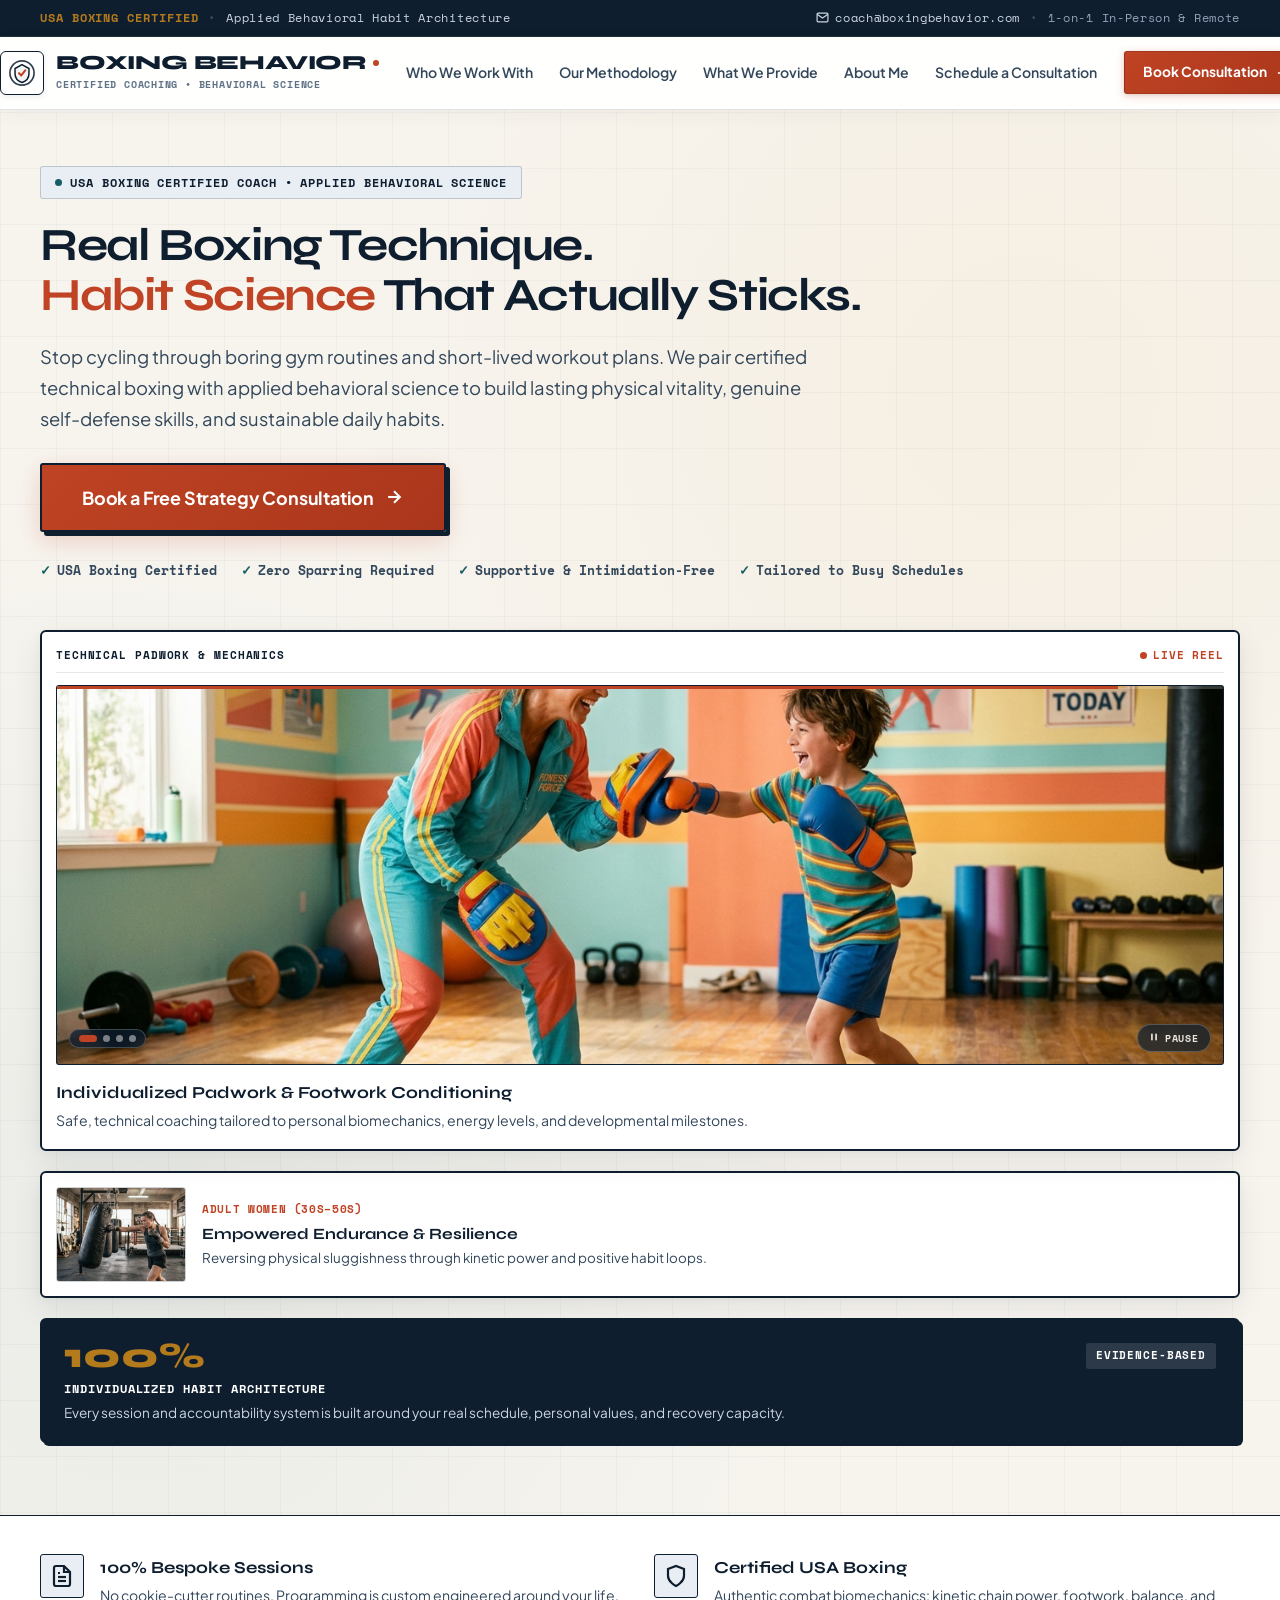
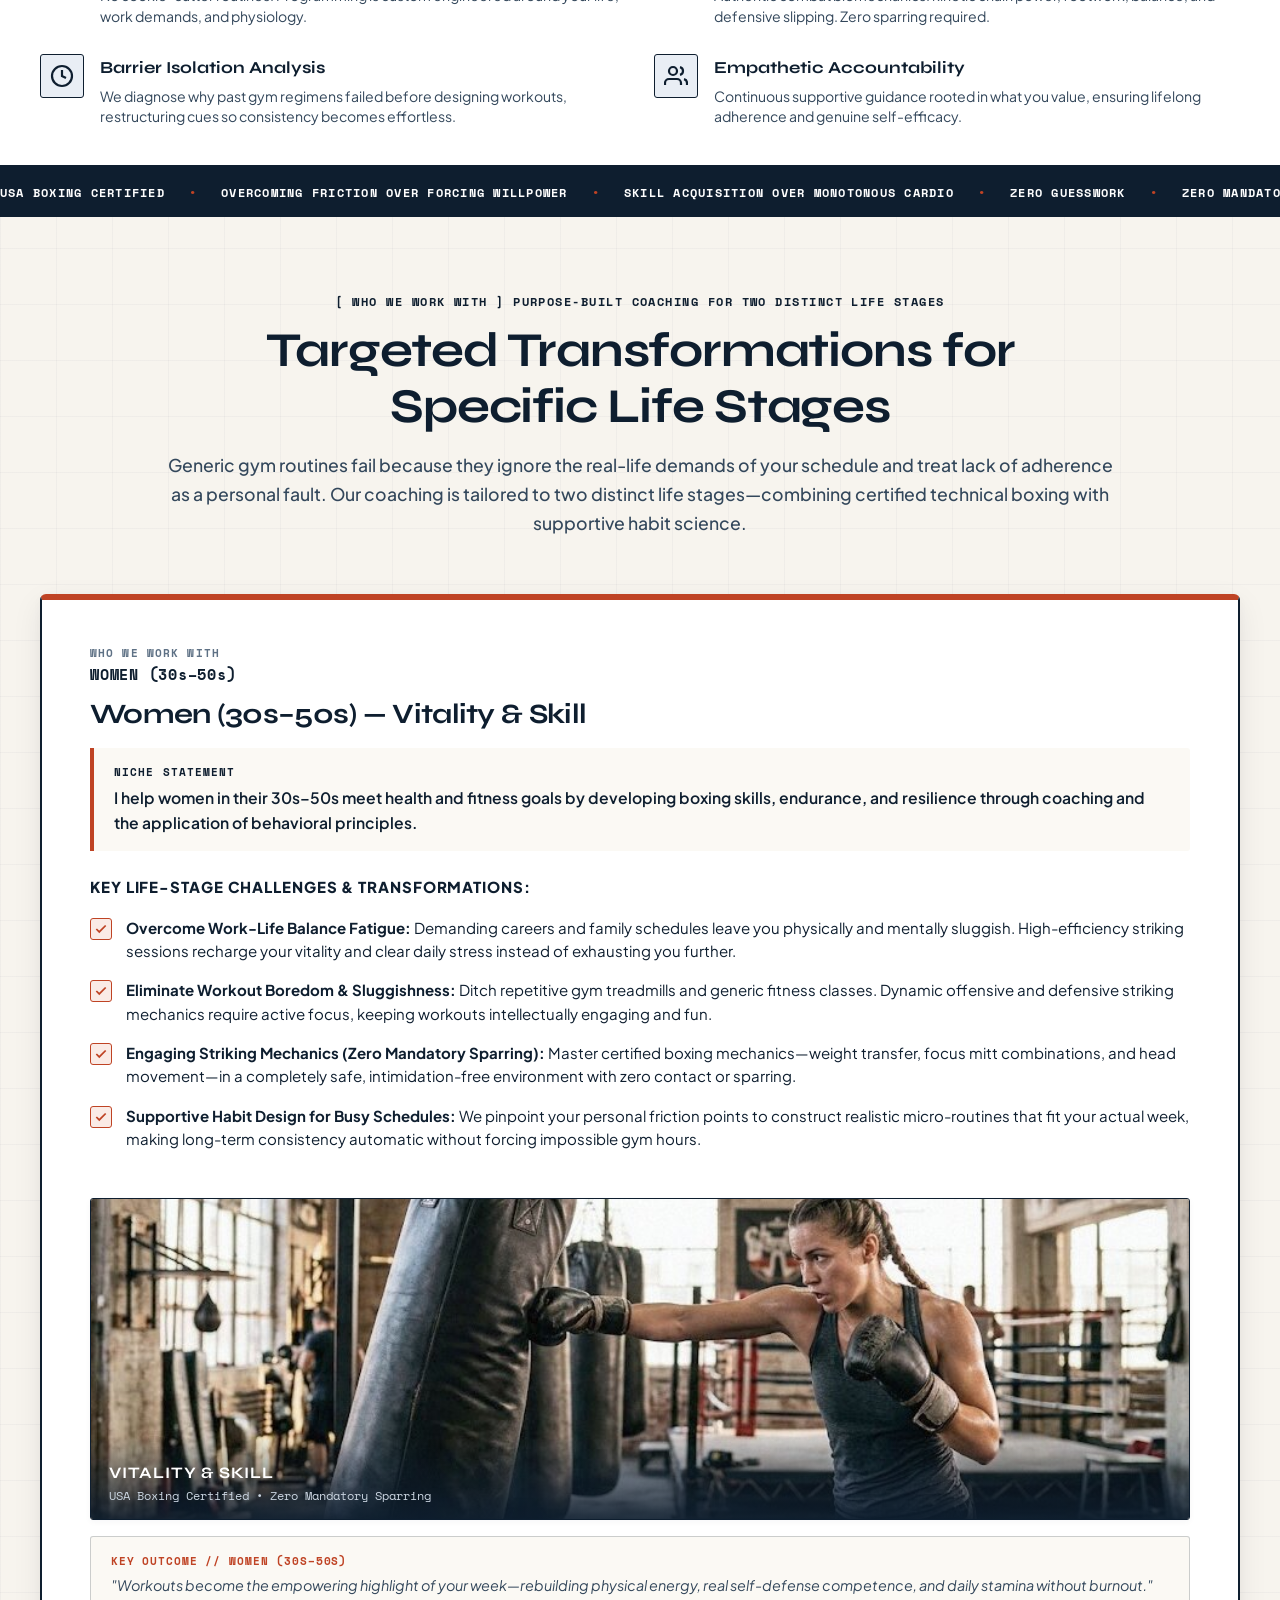
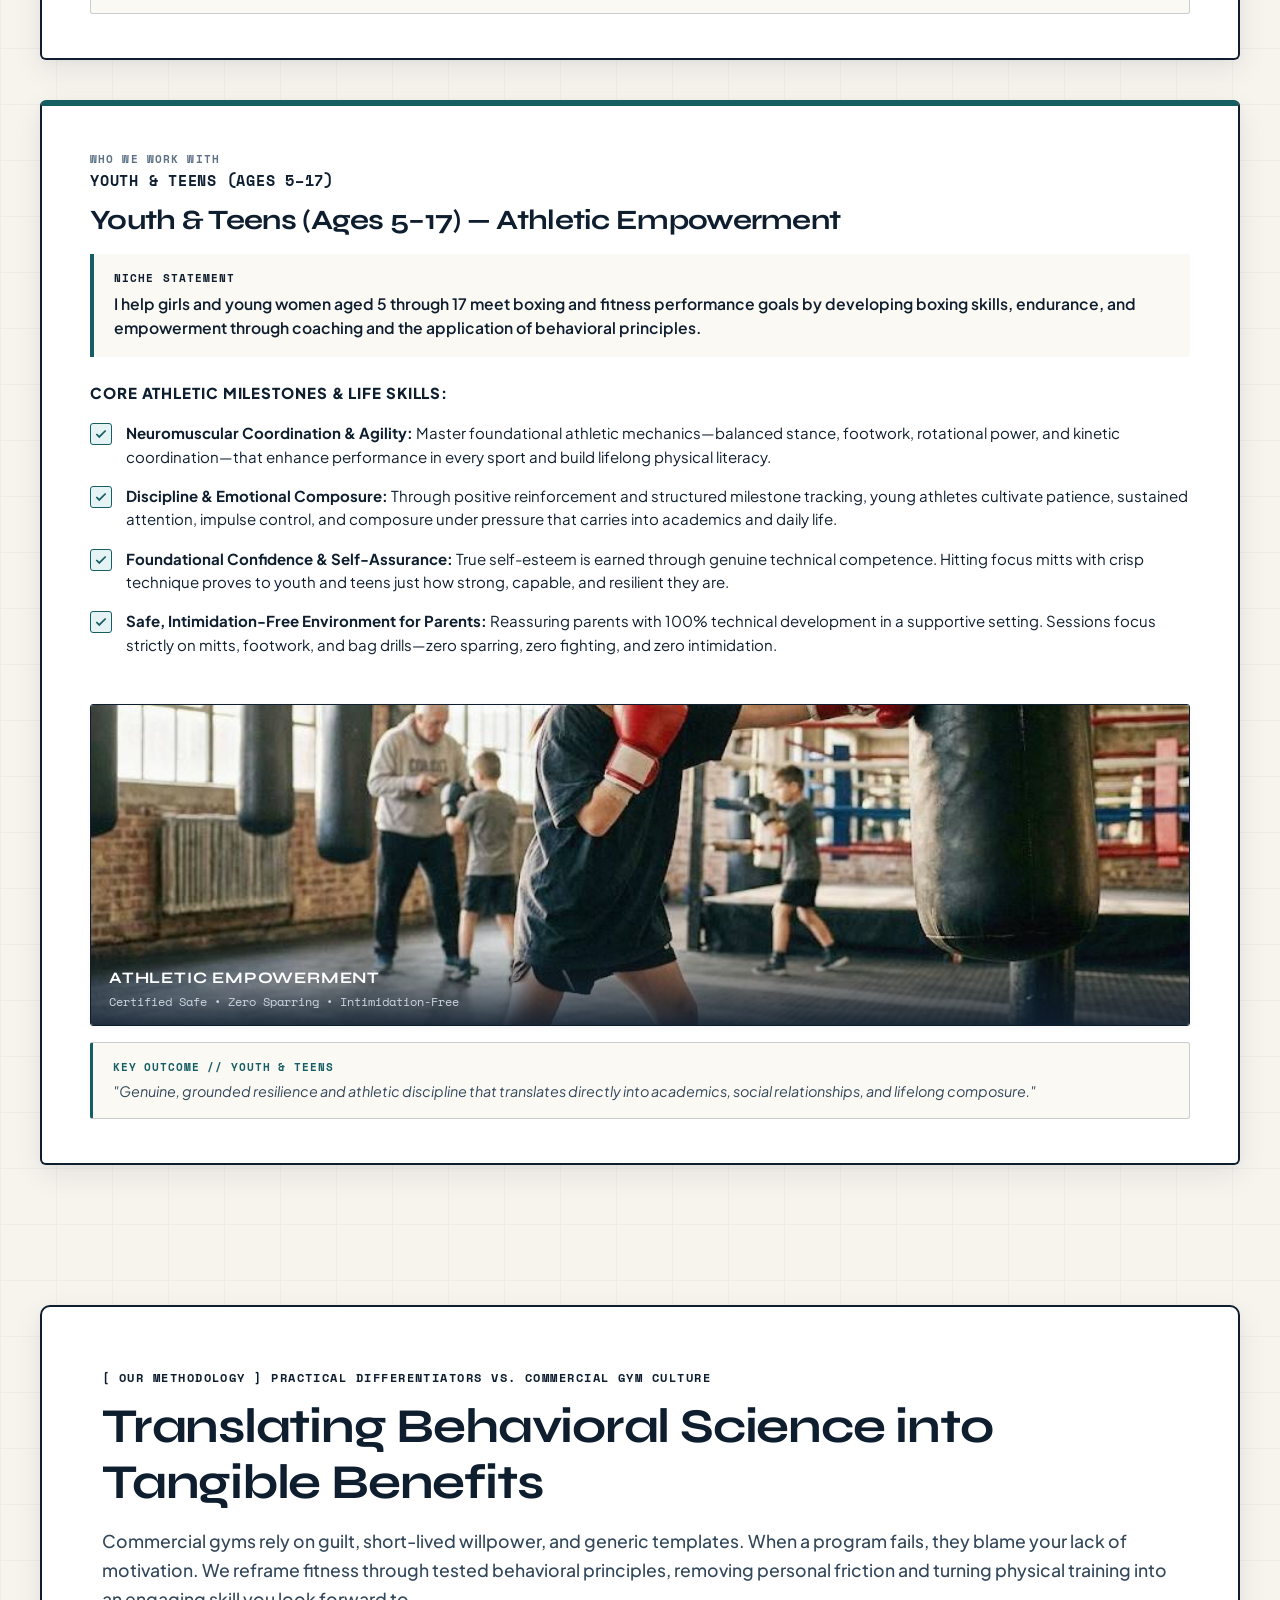
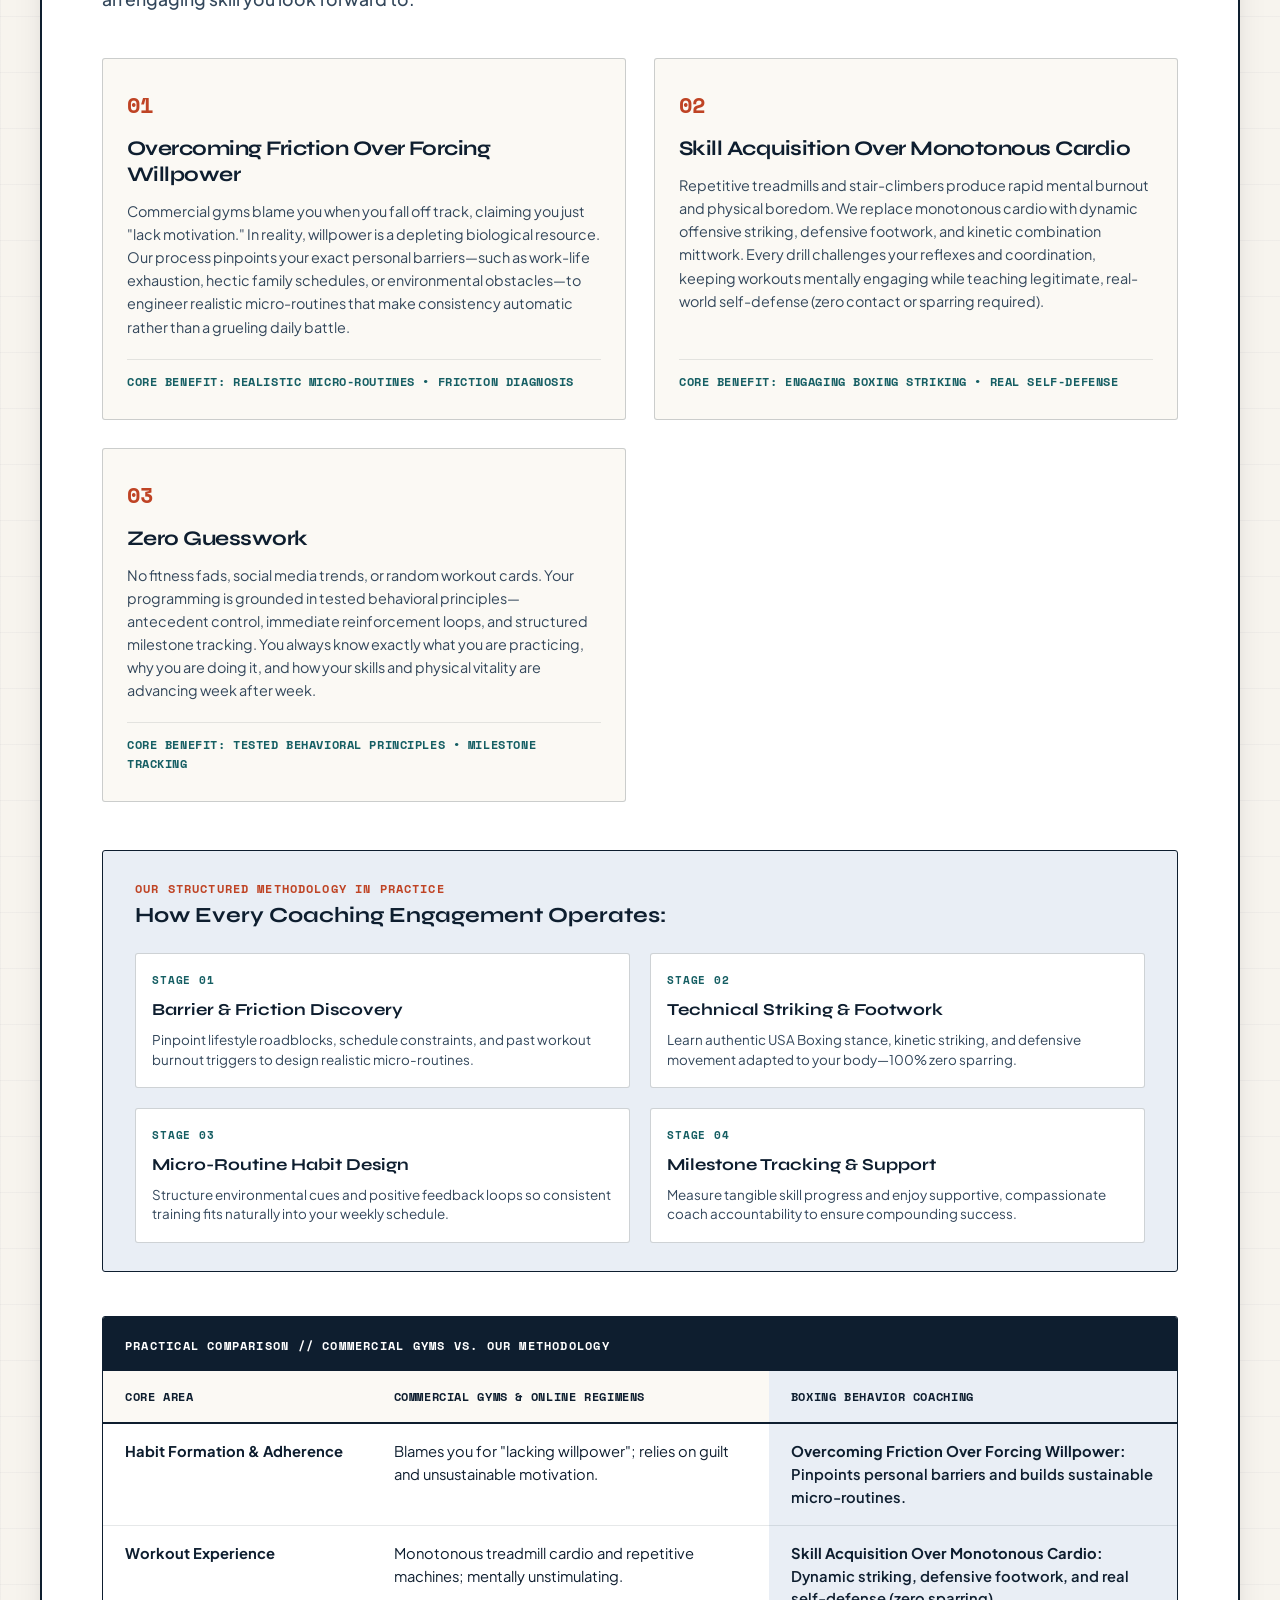
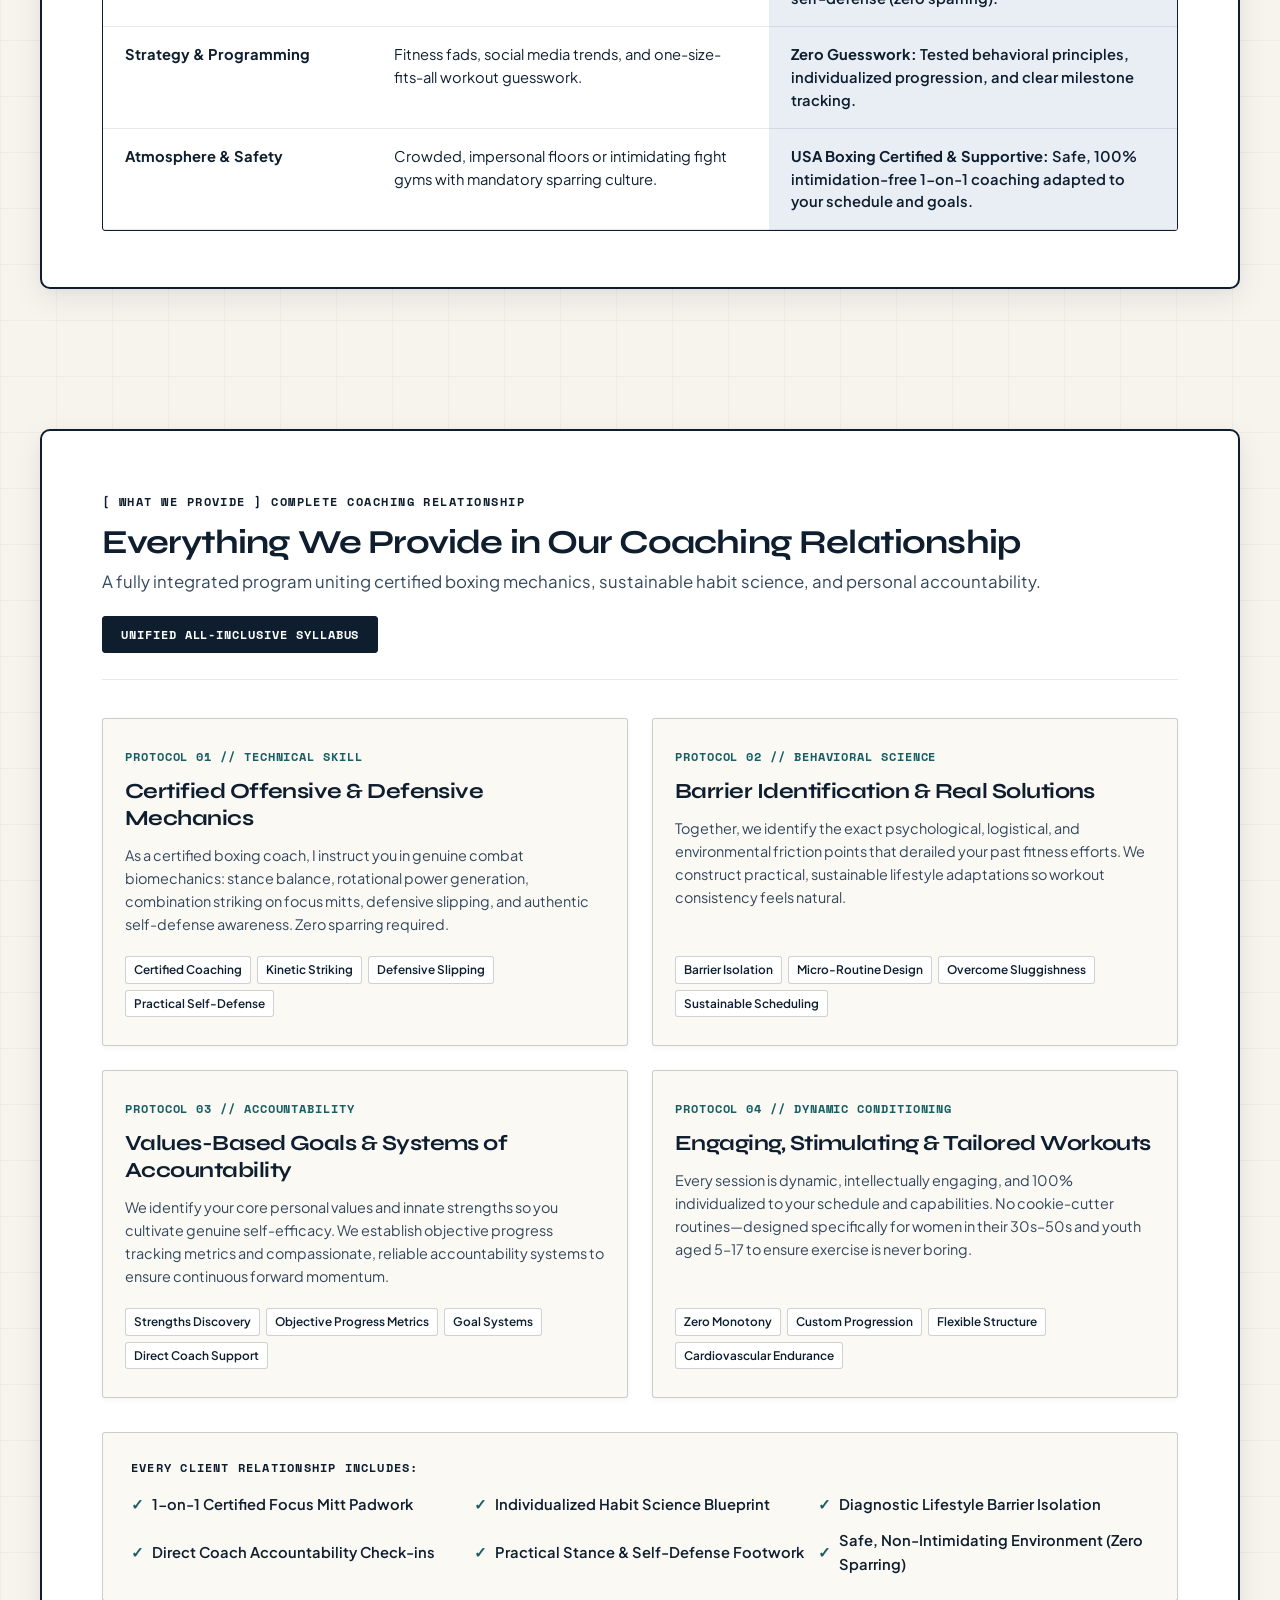
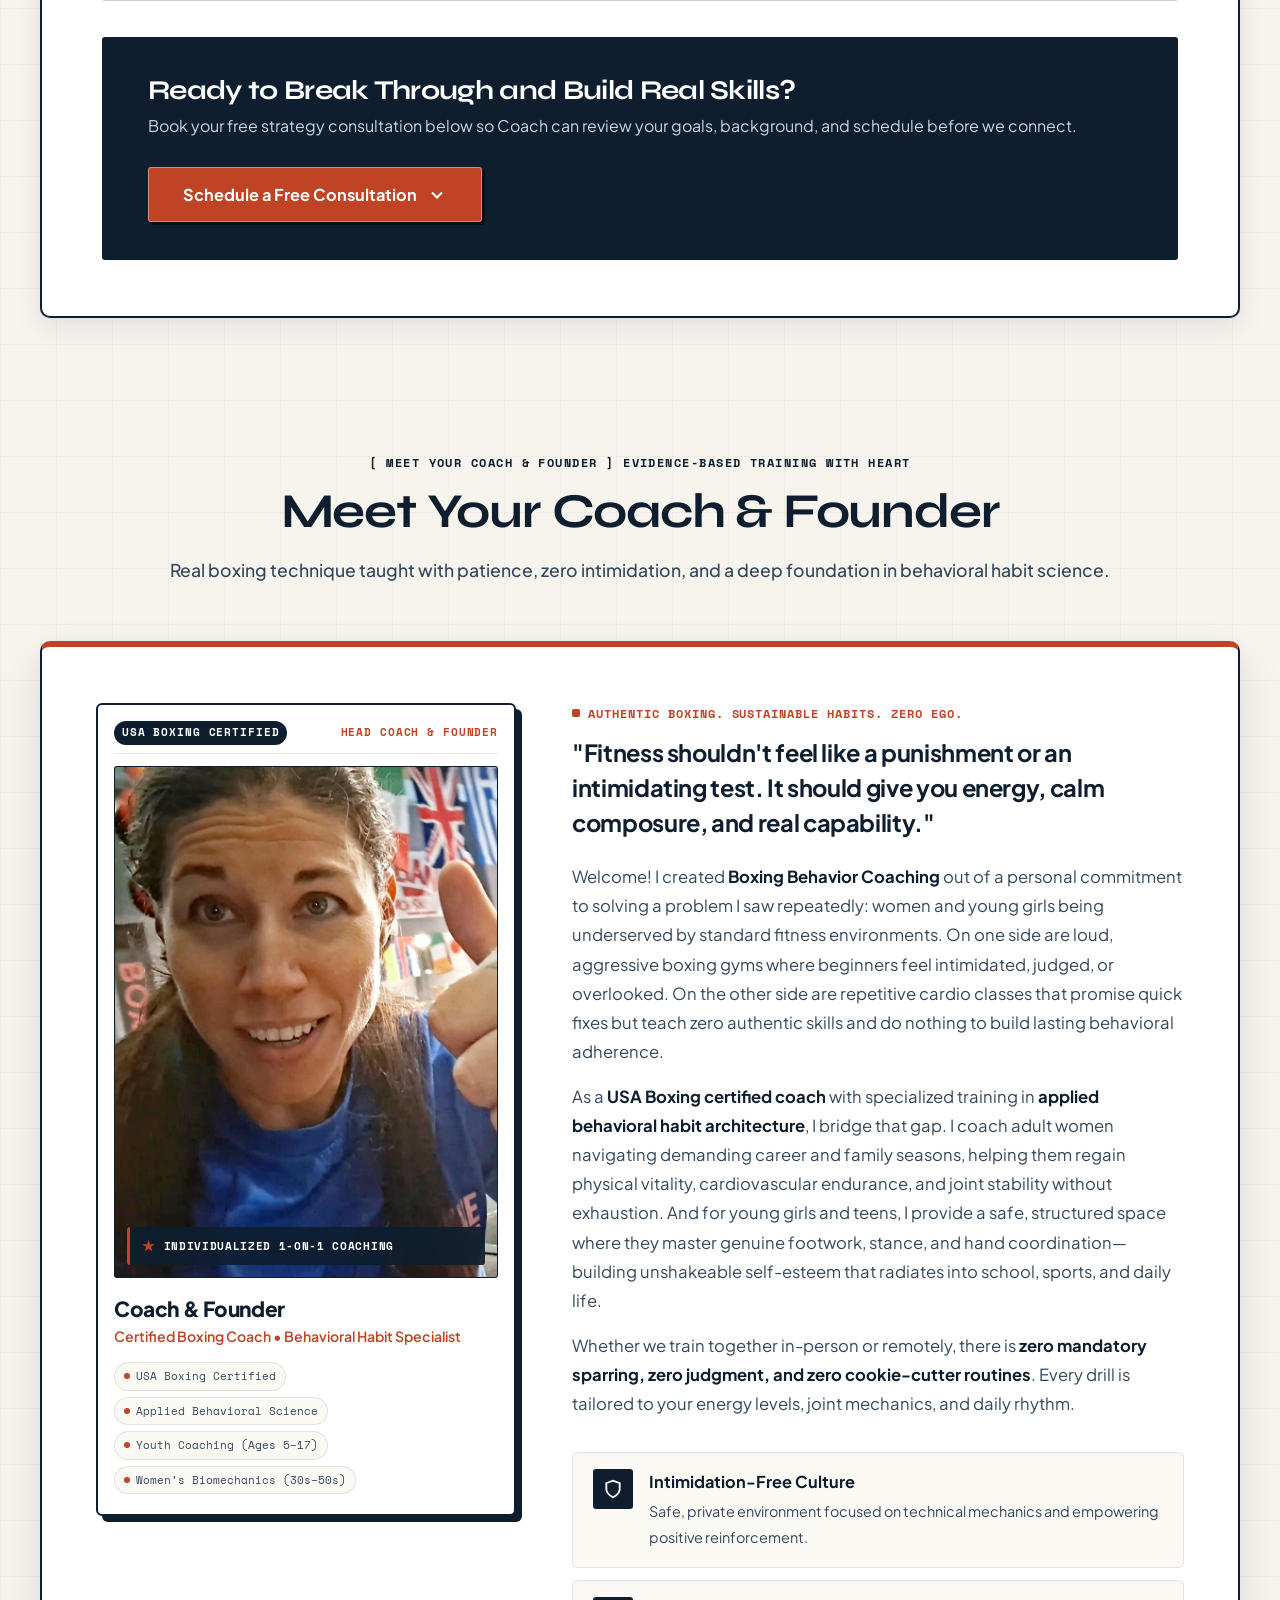
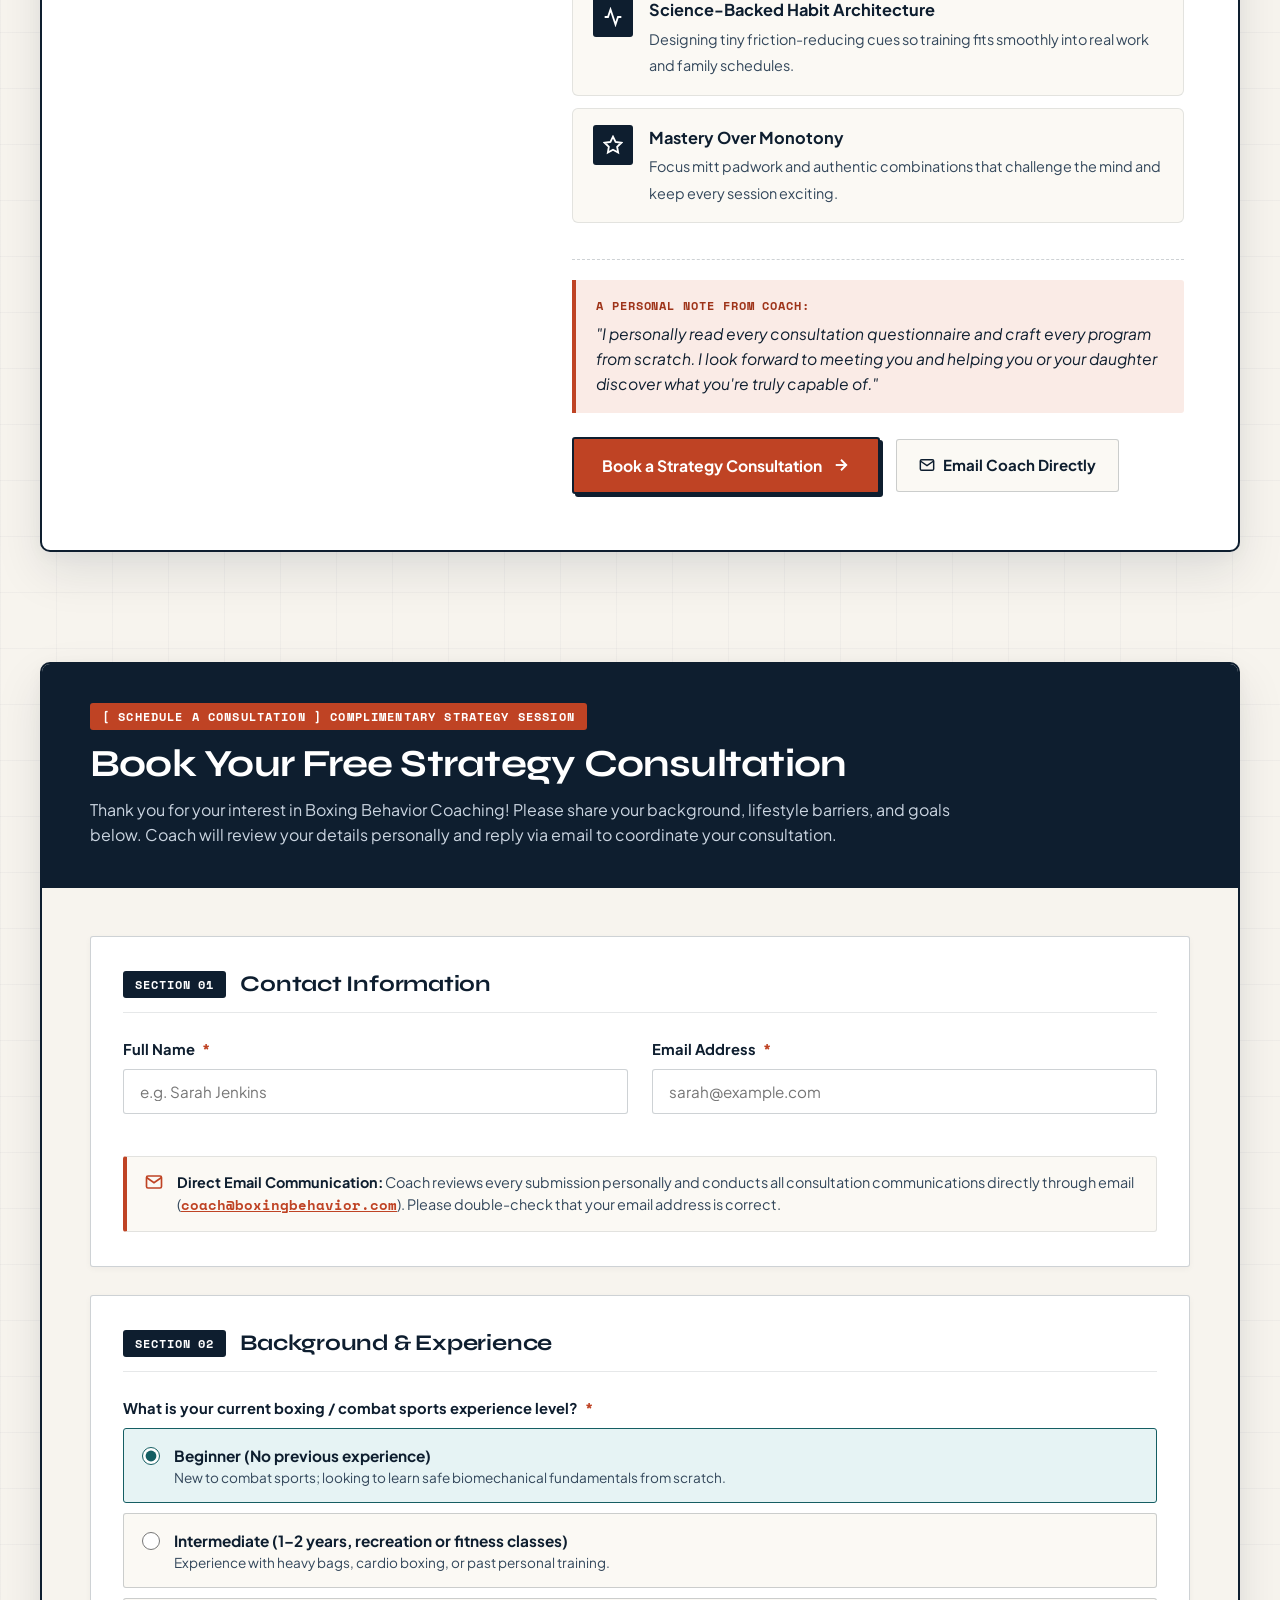
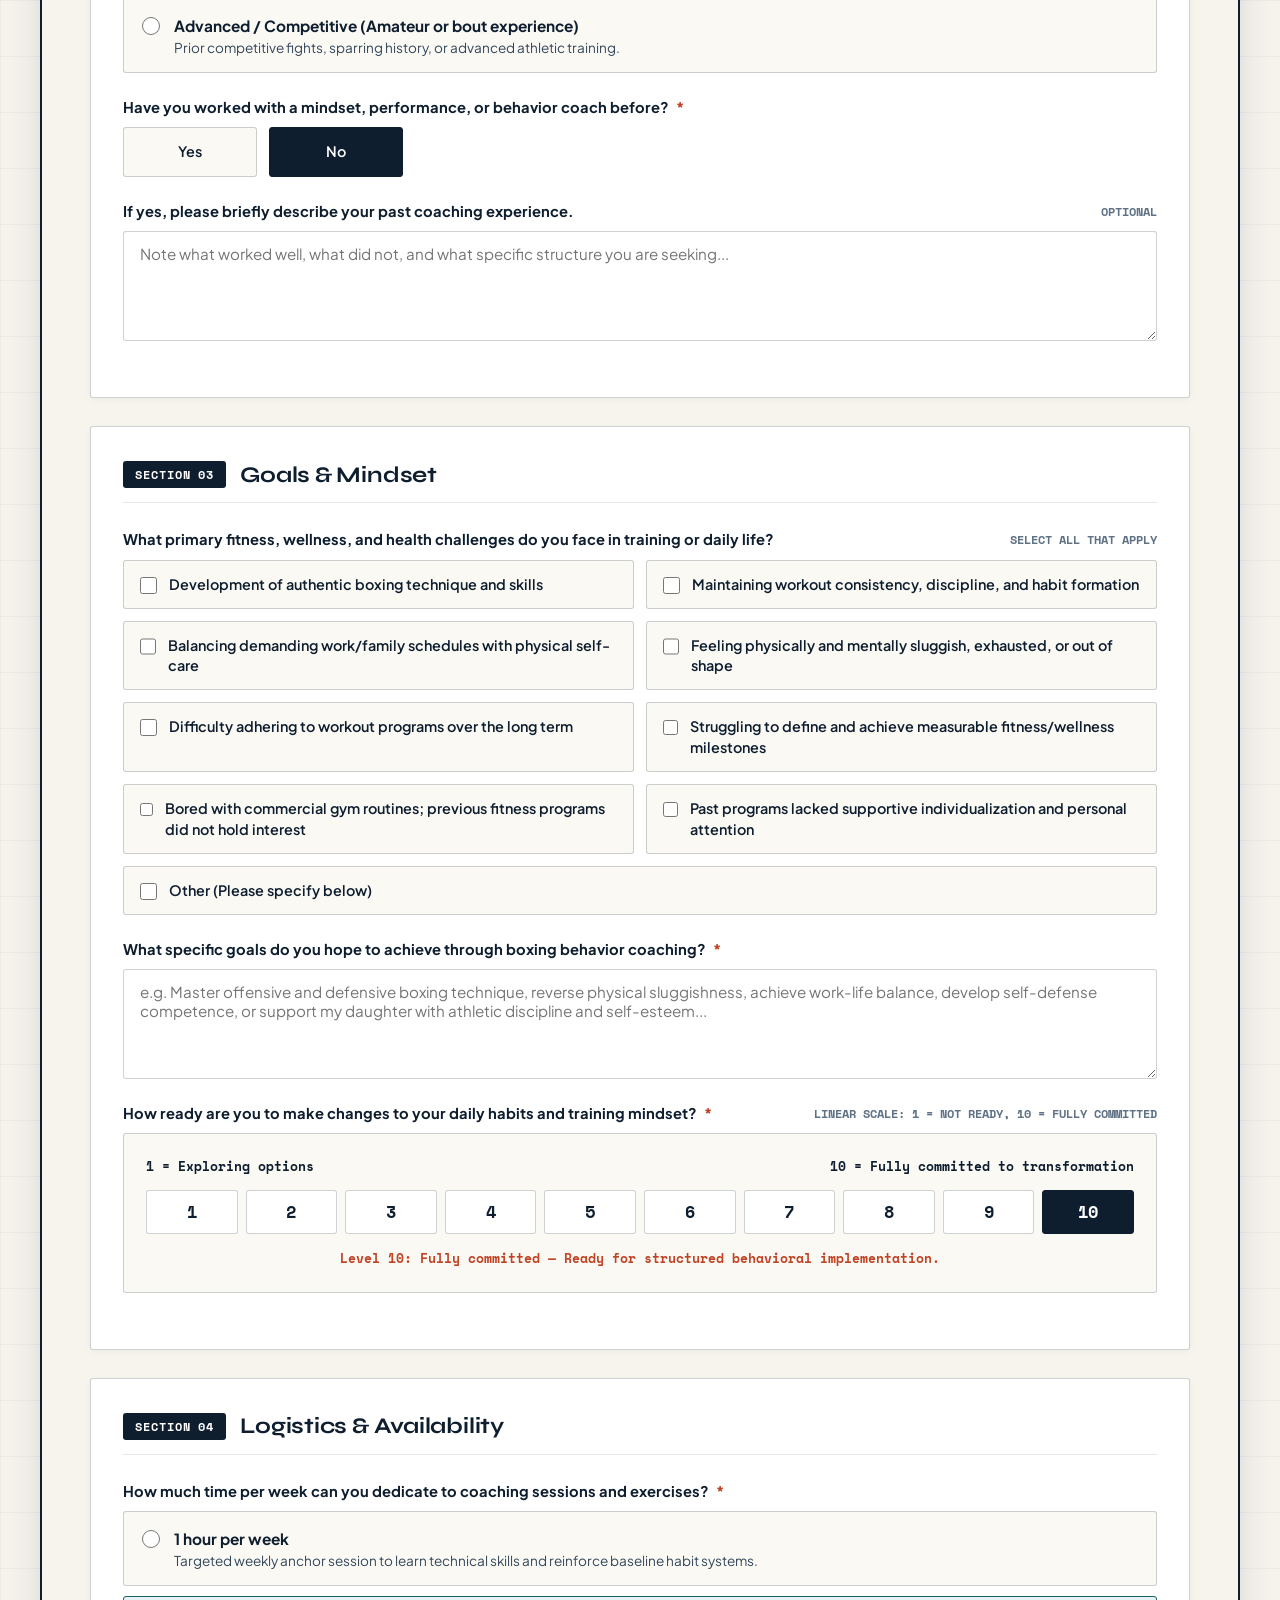
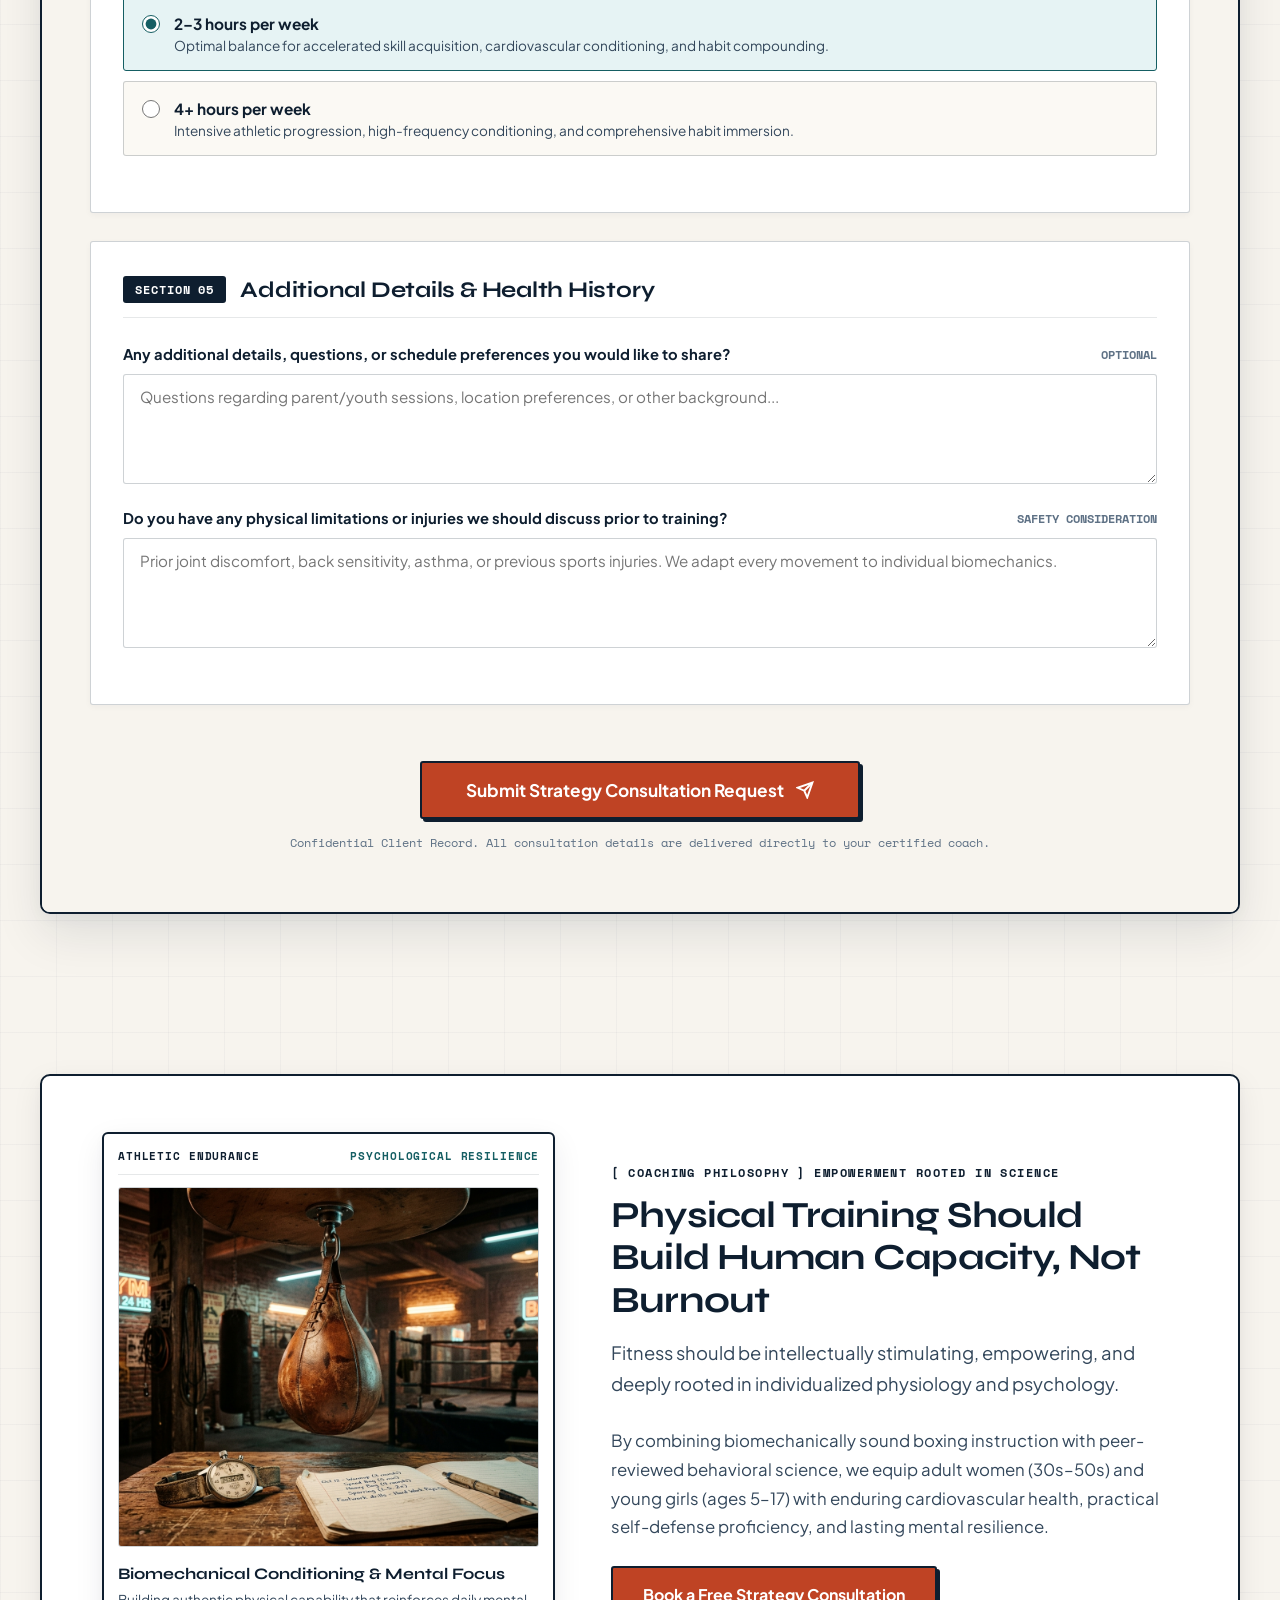
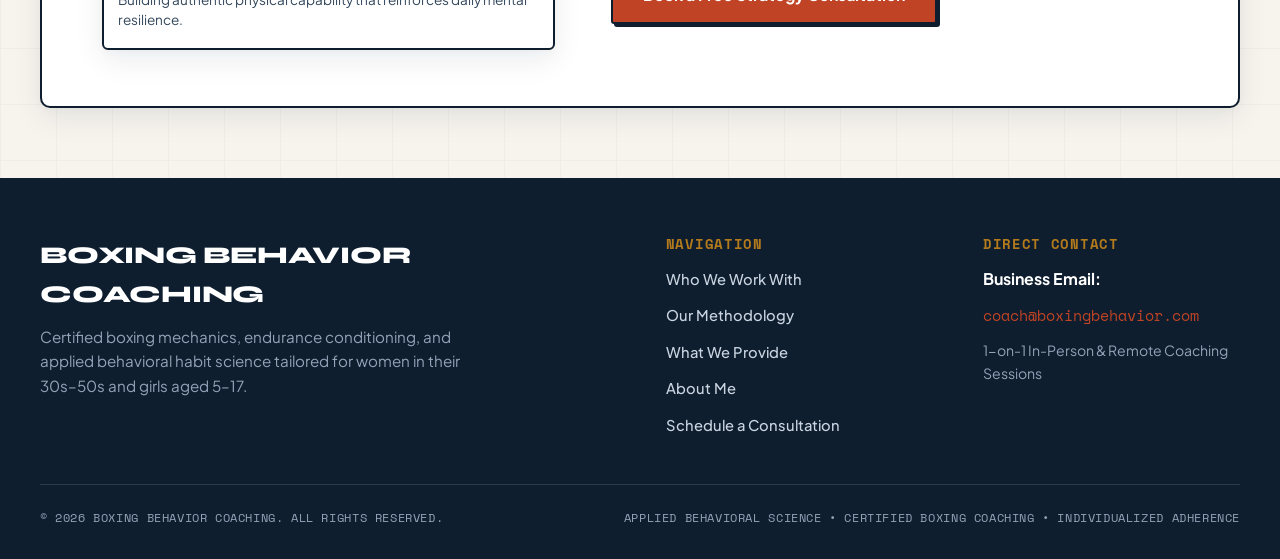
==== index.html @ 4d0643a0 "Initial commit" ====
<!DOCTYPE html>
<html lang="en">

<head>
  <meta charset="UTF-8">
  <meta name="viewport" content="width=device-width, initial-scale=1.0">
  <title>Boxing Behavior Coaching | Applied Behavioral Science & Certified Boxing</title>
  <meta name="description"
    content="Certified boxing coaching and applied behavioral habit science tailored for women (30s-50s) and girls (ages 5-17). Build authentic boxing technique, physical endurance, self-defense, and lasting behavioral resilience.">
  <meta name="keywords"
    content="boxing behavior coaching, women boxing 30s 40s 50s, girls boxing coaching, youth boxing performance, behavioral fitness, habit architecture, certified boxing coach">

  <!-- Open Graph -->
  <meta property="og:title" content="Boxing Behavior Coaching | Evidence-Based Boxing & Habit Architecture">
  <meta property="og:description"
    content="Individualized boxing skills, endurance, and behavioral habit science for women in their 30s-50s and girls aged 5-17.">
  <meta property="og:image" content="assets/images/retro_mom_kid.jpg">

  <!-- Google Fonts: Syne (Authoritative Modern Display), Plus Jakarta Sans (Editorial Body), Space Mono (Scientific Data/Labels) -->
  <link rel="preconnect" href="https://fonts.googleapis.com">
  <link rel="preconnect" href="https://fonts.gstatic.com" crossorigin>
  <link
    href="https://fonts.googleapis.com/css2?family=Plus+Jakarta+Sans:wght@400;500;600;700;800&family=Space+Mono:ital,wght@0,400;0,700;1,400&family=Syne:wght@700;800&display=swap"
    rel="stylesheet">

  <link rel="stylesheet" href="css/styles.css">
</head>

<body>

  <!-- Top Credential & Utility Strip -->
  <div class="top-credential-strip" aria-label="Official Practice Credentials">
    <div class="container top-strip-inner">
      <div class="top-strip-left">
        <span class="strip-badge-pill">USA BOXING CERTIFIED</span>
        <span class="strip-divider">&bull;</span>
        <span class="strip-text">Applied Behavioral Habit Architecture</span>
        <span class="strip-divider strip-detail-hide">&bull;</span>
        <span class="strip-text strip-detail-hide">Adult Women (30s–50s) &amp; Youth (5–17)</span>
      </div>
      <div class="top-strip-right">
        <a href="mailto:coach@boxingbehavior.com" class="top-strip-link">
          <svg width="13" height="13" viewBox="0 0 24 24" fill="none" stroke="currentColor" stroke-width="2.2">
            <path d="M4 4h16c1.1 0 2 .9 2 2v12c0 1.1-.9 2-2 2H4c-1.1 0-2-.9-2-2V6c0-1.1.9-2 2-2z" />
            <polyline points="22,6 12,13 2,6" />
          </svg>
          <span>coach@boxingbehavior.com</span>
        </a>
        <span class="strip-divider">&bull;</span>
        <span class="top-strip-format">1-on-1 In-Person &amp; Remote</span>
      </div>
    </div>
  </div>

  <!-- Main Site Navigation -->
  <header class="site-header">
    <div class="container nav-wrap">
      <a href="#hero" class="brand-badge-link" aria-label="Boxing Behavior Coaching Home">
        <div class="brand-insignia">
          <svg width="26" height="26" viewBox="0 0 28 28" fill="none">
            <circle cx="14" cy="14" r="13" stroke="currentColor" stroke-width="1.8" opacity="0.85" />
            <path d="M14 5L21.5 9.2V14.8C21.5 19.4 18.2 22.8 14 24.2C9.8 22.8 6.5 19.4 6.5 14.8V9.2L14 5Z"
              stroke="currentColor" stroke-width="1.6" fill="rgba(14, 30, 47, 0.05)" />
            <path d="M10.8 14.2L13.2 16.6L17.5 11.2" stroke="#bf4324" stroke-width="2.2" stroke-linecap="round"
              stroke-linejoin="round" />
          </svg>
        </div>
        <div class="brand-text-group">
          <div class="brand-primary-name">
            <span>BOXING BEHAVIOR</span>
            <span class="brand-tag-dot"></span>
          </div>
          <div class="brand-credential-caption">CERTIFIED COACHING &bull; BEHAVIORAL SCIENCE</div>
        </div>
      </a>

      <nav aria-label="Main Navigation" class="nav-container-box">
        <ul class="nav-menu" id="nav-menu">
          <li><a href="#who-we-work-with" class="nav-item-link">Who We Work With</a></li>
          <li><a href="#our-methodology" class="nav-item-link">Our Methodology</a></li>
          <li><a href="#everything-we-offer" class="nav-item-link">What We Provide</a></li>
          <li><a href="#about-me" class="nav-item-link">About Me</a></li>
          <li><a href="#consultation-questionnaire-section" class="nav-item-link">Schedule a Consultation</a></li>
        </ul>
      </nav>

      <div class="nav-right-actions">
        <div class="nav-status-badge">
          <span class="live-dot-pulse"></span>
          <span class="status-badge-text">ACCEPTING CONSULTATIONS</span>
        </div>
        <a href="#consultation-questionnaire-section" class="nav-cta-btn" id="nav-consultation-btn">
          <span>Book Consultation</span>
          <svg width="14" height="14" viewBox="0 0 24 24" fill="none" stroke="currentColor" stroke-width="2.5">
            <line x1="5" y1="12" x2="19" y2="12"></line>
            <polyline points="12 5 19 12 12 19"></polyline>
          </svg>
        </a>
        <button class="nav-mobile-toggle" id="nav-mobile-toggle" aria-label="Toggle navigation menu"
          aria-expanded="false">
          <span class="hamburger-bar"></span>
          <span class="hamburger-bar"></span>
          <span class="hamburger-bar"></span>
        </button>
      </div>
    </div>
  </header>

  <main>
    <!-- HERO SECTION (IMMERSIVE FULL-WIDTH EDITORIAL PRESENTATION) -->
    <section class="hero-retro-section" id="hero">
      <div class="container">
        <div class="hero-main-layout">

          <!-- Left Content Block -->
          <div class="hero-text-block">
            <div class="hero-status-tag">
              <span class="status-indicator-dot"></span>
              <span>USA BOXING CERTIFIED COACH &bull; APPLIED BEHAVIORAL SCIENCE</span>
            </div>

            <h1 class="hero-title-main">
              Real Boxing Technique.<br>
              <span class="hero-title-highlight">Habit Science</span> That Actually Sticks.
            </h1>

            <p class="hero-lead-text">
              Stop cycling through boring gym routines and short-lived workout plans. We pair certified technical boxing
              with applied behavioral science to build lasting physical vitality, genuine self-defense skills, and
              sustainable daily habits.
            </p>

            <!-- Unified Primary CTA -->
            <div class="hero-actions-row">
              <a href="#consultation-questionnaire-section" class="btn-retro-main btn-hero-primary" id="hero-btn-start">
                <span>Book a Free Strategy Consultation</span>
                <svg width="20" height="20" viewBox="0 0 24 24" fill="none" stroke="currentColor" stroke-width="2.5">
                  <line x1="5" y1="12" x2="19" y2="12"></line>
                  <polyline points="12 5 19 12 12 19"></polyline>
                </svg>
              </a>
            </div>

            <!-- Micro-Reassurance Indicators Disarming Intimidation -->
            <div class="hero-reassurance-bar">
              <span class="reassurance-item"><span class="check-icon">✓</span> USA Boxing Certified</span>
              <span class="reassurance-item"><span class="check-icon">✓</span> Zero Sparring Required</span>
              <span class="reassurance-item"><span class="check-icon">✓</span> Supportive &amp; Intimidation-Free</span>
              <span class="reassurance-item"><span class="check-icon">✓</span> Tailored to Busy Schedules</span>
            </div>
          </div>

          <!-- Right Visual Composition (Rich, Multi-Layered Showcase) -->
          <div class="hero-visual-composition">

            <!-- Primary Action Cinematic Showcase Card -->
            <div class="hero-primary-photo-card" id="hero-action-card">
              <div class="photo-card-top-bar">
                <span class="photo-tag-badge" id="hero-slide-tag">TECHNICAL PADWORK &amp; MECHANICS</span>
                <span class="photo-cred-badge photo-motion-badge">
                  <span class="motion-pulse-dot"></span>
                  <span>LIVE REEL</span>
                </span>
              </div>
              <div class="photo-wrapper hero-slideshow-wrapper">
                <!-- Smooth Crossfading Slides with Cinematic Ken-Burns Motion -->
                <div class="hero-slideshow" id="hero-slideshow" aria-label="Live coaching reel">
                  <div class="hero-slide is-active" data-title="Individualized Padwork &amp; Footwork Conditioning"
                    data-desc="Safe, technical coaching tailored to personal biomechanics, energy levels, and developmental milestones."
                    data-tag="TECHNICAL PADWORK &amp; MECHANICS">
                    <img src="assets/images/retro_mom_kid.jpg"
                      alt="Certified boxing coach training a woman and young girl with focus mitts in an athletic studio"
                      width="700" height="525" fetchpriority="high">
                  </div>
                  <div class="hero-slide" data-title="Precision Biomechanics &amp; Stance Architecture"
                    data-desc="Step-by-step guidance ensuring safe joint alignment, balanced weight transfer, and injury prevention."
                    data-tag="STANCE &amp; BIOMECHANICS">
                    <img src="assets/images/coaching.jpg" alt="1-on-1 technical boxing coaching mechanics session"
                      width="700" height="525" loading="lazy">
                  </div>
                  <div class="hero-slide" data-title="Empowered Heavy Bag Endurance"
                    data-desc="High-efficiency striking combinations that melt work-week fatigue and build cardiovascular vitality."
                    data-tag="ENDURANCE &amp; VITALITY">
                    <img src="assets/images/retro_empowerment.jpg"
                      alt="Woman training on heavy bag with athletic focus and confidence" width="700" height="525"
                      loading="lazy">
                  </div>
                  <div class="hero-slide" data-title="Mindset Composure &amp; Habit Conditioning"
                    data-desc="Calm focus and scientific behavioral reinforcement building habits that endure for years."
                    data-tag="MINDSET &amp; COMPOSURE">
                    <img src="assets/images/mindset.jpg"
                      alt="Woman preparing handwraps with athletic focus and composure" width="700" height="525"
                      loading="lazy">
                  </div>
                </div>

                <!-- Slim Cinematic Progress Bar -->
                <div class="slideshow-progress-track">
                  <div class="slideshow-progress-bar" id="slide-progress-bar"></div>
                </div>

                <!-- Bottom Indicator Strip & Pause/Resume Control -->
                <div class="slideshow-controls-overlay">
                  <div class="slide-dots-strip" id="hero-slide-dots" aria-label="Slideshow navigation">
                    <button type="button" class="slide-dot is-active" data-index="0"
                      aria-label="View slide 1: Padwork &amp; Mechanics"></button>
                    <button type="button" class="slide-dot" data-index="1"
                      aria-label="View slide 2: Stance &amp; Biomechanics"></button>
                    <button type="button" class="slide-dot" data-index="2"
                      aria-label="View slide 3: Heavy Bag Endurance"></button>
                    <button type="button" class="slide-dot" data-index="3"
                      aria-label="View slide 4: Mindset &amp; Composure"></button>
                  </div>

                  <button type="button" class="video-control-pill" id="slideshow-toggle-btn"
                    aria-label="Pause slideshow reel" title="Pause or resume auto-motion">
                    <span class="control-icon icon-pause" aria-hidden="true">
                      <svg width="10" height="10" viewBox="0 0 24 24" fill="currentColor">
                        <rect x="5" y="4" width="4" height="16" />
                        <rect x="15" y="4" width="4" height="16" />
                      </svg>
                    </span>
                    <span class="control-icon icon-play" aria-hidden="true" style="display:none;">
                      <svg width="10" height="10" viewBox="0 0 24 24" fill="currentColor">
                        <polygon points="6 4 20 12 6 20 6 4" />
                      </svg>
                    </span>
                    <span class="control-text">PAUSE</span>
                  </button>
                </div>
              </div>

              <!-- Synced Animated Captions -->
              <div class="photo-card-bottom-info" id="hero-slide-info">
                <div class="bottom-title" id="hero-slide-title">Individualized Padwork &amp; Footwork Conditioning</div>
                <div class="bottom-desc" id="hero-slide-desc">Safe, technical coaching tailored to personal
                  biomechanics, energy levels, and developmental milestones.</div>
              </div>
            </div>

            <!-- Secondary Layered Visual Card (Women's Conditioning) -->
            <div class="hero-secondary-card">
              <div class="secondary-card-img">
                <img src="assets/images/retro_empowerment.jpg"
                  alt="Woman training on heavy bag with athletic focus and confidence" width="300" height="225">
              </div>
              <div class="secondary-card-content">
                <span class="secondary-tag">ADULT WOMEN (30s–50s)</span>
                <div class="secondary-title">Empowered Endurance &amp; Resilience</div>
                <p class="secondary-text">Reversing physical sluggishness through kinetic power and positive habit
                  loops.</p>
              </div>
            </div>

            <!-- Floating Data Proof Badge -->
            <div class="hero-floating-stat-card">
              <div class="stat-number-row">
                <span class="stat-big-number">100%</span>
                <span class="stat-badge-pill">EVIDENCE-BASED</span>
              </div>
              <div class="stat-label">INDIVIDUALIZED HABIT ARCHITECTURE</div>
              <p class="stat-subtext">Every session and accountability system is built around your real schedule,
                personal values, and recovery capacity.</p>
            </div>

          </div>

        </div>
      </div>
    </section>

    <!-- FULL-WIDTH ATHLETIC CREDIBILITY STRIP -->
    <section class="credibility-strip-section" aria-label="Key Program Highlights">
      <div class="container">
        <div class="credibility-grid">

          <div class="credibility-item">
            <div class="credibility-icon-box">
              <svg width="24" height="24" viewBox="0 0 24 24" fill="none" stroke="currentColor" stroke-width="2.2">
                <path d="M14 2H6a2 2 0 0 0-2 2v16a2 2 0 0 0 2 2h12a2 2 0 0 0 2-2V8z" />
                <polyline points="14 2 14 8 20 8" />
                <line x1="16" y1="13" x2="8" y2="13" />
                <line x1="16" y1="17" x2="8" y2="17" />
                <polyline points="10 9 9 9 8 9" />
              </svg>
            </div>
            <div class="credibility-text">
              <span class="credibility-title">100% Bespoke Sessions</span>
              <p class="credibility-desc">No cookie-cutter routines. Programming is custom engineered around your life,
                work demands, and physiology.</p>
            </div>
          </div>

          <div class="credibility-item">
            <div class="credibility-icon-box">
              <svg width="24" height="24" viewBox="0 0 24 24" fill="none" stroke="currentColor" stroke-width="2.2">
                <path d="M12 22s8-4 8-10V5l-8-3-8 3v7c0 6 8 10 8 10z" />
              </svg>
            </div>
            <div class="credibility-text">
              <span class="credibility-title">Certified USA Boxing</span>
              <p class="credibility-desc">Authentic combat biomechanics: kinetic chain power, footwork, balance, and
                defensive slipping. Zero sparring required.</p>
            </div>
          </div>

          <div class="credibility-item">
            <div class="credibility-icon-box">
              <svg width="24" height="24" viewBox="0 0 24 24" fill="none" stroke="currentColor" stroke-width="2.2">
                <circle cx="12" cy="12" r="10" />
                <path d="M12 6v6l4 2" />
              </svg>
            </div>
            <div class="credibility-text">
              <span class="credibility-title">Barrier Isolation Analysis</span>
              <p class="credibility-desc">We diagnose why past gym regimens failed before designing workouts,
                restructuring cues so consistency becomes effortless.</p>
            </div>
          </div>

          <div class="credibility-item">
            <div class="credibility-icon-box">
              <svg width="24" height="24" viewBox="0 0 24 24" fill="none" stroke="currentColor" stroke-width="2.2">
                <path d="M17 21v-2a4 4 0 0 0-4-4H5a4 4 0 0 0-4 4v2" />
                <circle cx="9" cy="7" r="4" />
                <path d="M23 21v-2a4 4 0 0 0-3-3.87" />
                <path d="M16 3.13a4 4 0 0 1 0 7.75" />
              </svg>
            </div>
            <div class="credibility-text">
              <span class="credibility-title">Empathetic Accountability</span>
              <p class="credibility-desc">Continuous supportive guidance rooted in what you value, ensuring lifelong
                adherence and genuine self-efficacy.</p>
            </div>
          </div>

        </div>
      </div>
    </section>

    <!-- ATHLETIC RUNNING MARQUEE TICKER -->
    <div class="athletic-marquee-wrap" aria-hidden="true">
      <div class="marquee-track">
        <span>USA BOXING CERTIFIED</span>
        <span class="marquee-sep">&bull;</span>
        <span>OVERCOMING FRICTION OVER FORCING WILLPOWER</span>
        <span class="marquee-sep">&bull;</span>
        <span>SKILL ACQUISITION OVER MONOTONOUS CARDIO</span>
        <span class="marquee-sep">&bull;</span>
        <span>ZERO GUESSWORK</span>
        <span class="marquee-sep">&bull;</span>
        <span>ZERO MANDATORY SPARRING</span>
        <span class="marquee-sep">&bull;</span>
        <span>WOMEN (30s–50s) VITALITY</span>
        <span class="marquee-sep">&bull;</span>
        <span>YOUTH &amp; TEENS (5–17) EMPOWERMENT</span>
        <span class="marquee-sep">&bull;</span>
        <span>SUSTAINABLE HABIT SCIENCE</span>
        <span class="marquee-sep">&bull;</span>
        <span>USA BOXING CERTIFIED</span>
        <span class="marquee-sep">&bull;</span>
        <span>OVERCOMING FRICTION OVER FORCING WILLPOWER</span>
        <span class="marquee-sep">&bull;</span>
        <span>SKILL ACQUISITION OVER MONOTONOUS CARDIO</span>
        <span class="marquee-sep">&bull;</span>
        <span>ZERO GUESSWORK</span>
        <span class="marquee-sep">&bull;</span>
        <span>ZERO MANDATORY SPARRING</span>
        <span class="marquee-sep">&bull;</span>
        <span>WOMEN (30s–50s) VITALITY</span>
        <span class="marquee-sep">&bull;</span>
        <span>YOUTH &amp; TEENS (5–17) EMPOWERMENT</span>
        <span class="marquee-sep">&bull;</span>
        <span>SUSTAINABLE HABIT SCIENCE</span>
      </div>
    </div>

    <!-- WHO WE WORK WITH & SPECIFIC LIFE-STAGE TRANSFORMATIONS -->
    <section class="section-poster" id="who-we-work-with">
      <span id="who-we-help" class="section-anchor-compat"></span>
      <div class="container">
        <div class="section-poster-header">
          <span class="section-kicker-tag">[ WHO WE WORK WITH ] PURPOSE-BUILT COACHING FOR TWO DISTINCT LIFE
            STAGES</span>
          <h2 class="section-title-retro">Targeted Transformations for Specific Life Stages</h2>
          <p class="section-subtitle-retro">
            Generic gym routines fail because they ignore the real-life demands of your schedule and treat lack of
            adherence as a personal fault. Our coaching is tailored to two distinct life stages—combining certified
            technical boxing with supportive habit science.
          </p>
        </div>

        <div class="duo-focus-grid-expanded">

          <!-- Women (30s-50s) Card with Embedded Photography -->
          <div class="editorial-focus-card women" id="focus-women-card">
            <div class="focus-card-inner-grid">

              <div class="focus-card-text-col">
                <div class="card-demographic-header">
                  <span class="demographic-indicator">WHO WE WORK WITH</span>
                  <span class="demographic-title">WOMEN (30s–50s)</span>
                </div>

                <h3 class="focus-card-title">Women (30s–50s) &mdash; Vitality &amp; Skill</h3>

                <div class="niche-statement-box">
                  <span class="niche-box-label">NICHE STATEMENT</span>
                  <p>
                    I help women in their 30s–50s meet health and fitness goals by developing boxing skills, endurance,
                    and resilience through coaching and the application of behavioral principles.
                  </p>
                </div>

                <div class="challenges-block-title">
                  Key Life-Stage Challenges &amp; Transformations:
                </div>

                <ul class="editorial-checklist">
                  <li>
                    <span class="editorial-check-icon">
                      <svg width="14" height="14" viewBox="0 0 24 24" fill="none" stroke="currentColor"
                        stroke-width="3">
                        <polyline points="20 6 9 17 4 12" />
                      </svg>
                    </span>
                    <div>
                      <strong>Overcome Work-Life Balance Fatigue:</strong> Demanding careers and family schedules leave
                      you physically and mentally sluggish. High-efficiency striking sessions recharge your vitality and
                      clear daily stress instead of exhausting you further.
                    </div>
                  </li>
                  <li>
                    <span class="editorial-check-icon">
                      <svg width="14" height="14" viewBox="0 0 24 24" fill="none" stroke="currentColor"
                        stroke-width="3">
                        <polyline points="20 6 9 17 4 12" />
                      </svg>
                    </span>
                    <div>
                      <strong>Eliminate Workout Boredom &amp; Sluggishness:</strong> Ditch repetitive gym treadmills and
                      generic fitness classes. Dynamic offensive and defensive striking mechanics require active focus,
                      keeping workouts intellectually engaging and fun.
                    </div>
                  </li>
                  <li>
                    <span class="editorial-check-icon">
                      <svg width="14" height="14" viewBox="0 0 24 24" fill="none" stroke="currentColor"
                        stroke-width="3">
                        <polyline points="20 6 9 17 4 12" />
                      </svg>
                    </span>
                    <div>
                      <strong>Engaging Striking Mechanics (Zero Mandatory Sparring):</strong> Master certified boxing
                      mechanics—weight transfer, focus mitt combinations, and head movement—in a completely safe,
                      intimidation-free environment with zero contact or sparring.
                    </div>
                  </li>
                  <li>
                    <span class="editorial-check-icon">
                      <svg width="14" height="14" viewBox="0 0 24 24" fill="none" stroke="currentColor"
                        stroke-width="3">
                        <polyline points="20 6 9 17 4 12" />
                      </svg>
                    </span>
                    <div>
                      <strong>Supportive Habit Design for Busy Schedules:</strong> We pinpoint your personal friction
                      points to construct realistic micro-routines that fit your actual week, making long-term
                      consistency automatic without forcing impossible gym hours.
                    </div>
                  </li>
                </ul>
              </div>

              <!-- Media Side Block -->
              <div class="focus-card-media-col">
                <div class="media-frame">
                  <img src="assets/images/retro_empowerment.jpg"
                    alt="Woman training on heavy bag with empowered athletic form" width="450" height="550">
                  <div class="media-overlay-badge">
                    <span class="badge-title">VITALITY &amp; SKILL</span>
                    <span class="badge-sub">USA Boxing Certified &bull; Zero Mandatory Sparring</span>
                  </div>
                </div>
                <div class="outcome-quote-box">
                  <span class="quote-kicker">KEY OUTCOME // WOMEN (30s–50s)</span>
                  <p>"Workouts become the empowering highlight of your week—rebuilding physical energy, real
                    self-defense competence, and daily stamina without burnout."</p>
                </div>
              </div>

            </div>
          </div>

          <!-- Youth & Teens (Ages 5–17) Card with Embedded Photography -->
          <div class="editorial-focus-card youth" id="focus-kids-card">
            <div class="focus-card-inner-grid">

              <div class="focus-card-text-col">
                <div class="card-demographic-header">
                  <span class="demographic-indicator">WHO WE WORK WITH</span>
                  <span class="demographic-title">YOUTH &amp; TEENS (AGES 5–17)</span>
                </div>

                <h3 class="focus-card-title">Youth &amp; Teens (Ages 5–17) &mdash; Athletic Empowerment</h3>

                <div class="niche-statement-box teal">
                  <span class="niche-box-label">NICHE STATEMENT</span>
                  <p>
                    I help girls and young women aged 5 through 17 meet boxing and fitness performance goals by
                    developing boxing skills, endurance, and empowerment through coaching and the application of
                    behavioral principles.
                  </p>
                </div>

                <div class="challenges-block-title">
                  Core Athletic Milestones &amp; Life Skills:
                </div>

                <ul class="editorial-checklist">
                  <li>
                    <span class="editorial-check-icon teal">
                      <svg width="14" height="14" viewBox="0 0 24 24" fill="none" stroke="currentColor"
                        stroke-width="3">
                        <polyline points="20 6 9 17 4 12" />
                      </svg>
                    </span>
                    <div>
                      <strong>Neuromuscular Coordination &amp; Agility:</strong> Master foundational athletic
                      mechanics—balanced stance, footwork, rotational power, and kinetic coordination—that enhance
                      performance in every sport and build lifelong physical literacy.
                    </div>
                  </li>
                  <li>
                    <span class="editorial-check-icon teal">
                      <svg width="14" height="14" viewBox="0 0 24 24" fill="none" stroke="currentColor"
                        stroke-width="3">
                        <polyline points="20 6 9 17 4 12" />
                      </svg>
                    </span>
                    <div>
                      <strong>Discipline &amp; Emotional Composure:</strong> Through positive reinforcement and
                      structured milestone tracking, young athletes cultivate patience, sustained attention, impulse
                      control, and composure under pressure that carries into academics and daily life.
                    </div>
                  </li>
                  <li>
                    <span class="editorial-check-icon teal">
                      <svg width="14" height="14" viewBox="0 0 24 24" fill="none" stroke="currentColor"
                        stroke-width="3">
                        <polyline points="20 6 9 17 4 12" />
                      </svg>
                    </span>
                    <div>
                      <strong>Foundational Confidence &amp; Self-Assurance:</strong> True self-esteem is earned through
                      genuine technical competence. Hitting focus mitts with crisp technique proves to youth and teens
                      just how strong, capable, and resilient they are.
                    </div>
                  </li>
                  <li>
                    <span class="editorial-check-icon teal">
                      <svg width="14" height="14" viewBox="0 0 24 24" fill="none" stroke="currentColor"
                        stroke-width="3">
                        <polyline points="20 6 9 17 4 12" />
                      </svg>
                    </span>
                    <div>
                      <strong>Safe, Intimidation-Free Environment for Parents:</strong> Reassuring parents with 100%
                      technical development in a supportive setting. Sessions focus strictly on mitts, footwork, and bag
                      drills—zero sparring, zero fighting, and zero intimidation.
                    </div>
                  </li>
                </ul>
              </div>

              <!-- Media Side Block -->
              <div class="focus-card-media-col">
                <div class="media-frame">
                  <img src="assets/images/coaching.jpg" alt="Boxing coach working focus mitts with student" width="450"
                    height="550">
                  <div class="media-overlay-badge teal">
                    <span class="badge-title">ATHLETIC EMPOWERMENT</span>
                    <span class="badge-sub">Certified Safe &bull; Zero Sparring &bull; Intimidation-Free</span>
                  </div>
                </div>
                <div class="outcome-quote-box teal">
                  <span class="quote-kicker">KEY OUTCOME // YOUTH &amp; TEENS</span>
                  <p>"Genuine, grounded resilience and athletic discipline that translates directly into academics,
                    social relationships, and lifelong composure."</p>
                </div>
              </div>

            </div>
          </div>

        </div>
      </div>
    </section>

    <!-- OUR METHODOLOGY: TRANSLATING BEHAVIORAL SCIENCE INTO TANGIBLE RESULTS -->
    <section class="section-poster" id="our-methodology">
      <span id="scientific-advantage" class="section-anchor-compat"></span>
      <div class="container">
        <div class="methodology-wrapper">

          <div class="methodology-header-block">
            <span class="section-kicker-tag">[ OUR METHODOLOGY ] PRACTICAL DIFFERENTIATORS VS. COMMERCIAL GYM
              CULTURE</span>
            <h2 class="section-title-retro">Translating Behavioral Science into Tangible Benefits</h2>
            <p class="section-subtitle-retro">
              Commercial gyms rely on guilt, short-lived willpower, and generic templates. When a program fails, they
              blame your lack of motivation. We reframe fitness through tested behavioral principles, removing personal
              friction and turning physical training into an engaging skill you look forward to.
            </p>
          </div>

          <!-- 3 Core Practical Differentiator Pillars -->
          <div class="pillars-grid methodology-3col">
            <div class="pillar-card">
              <span class="pillar-number">01</span>
              <h4 class="pillar-title">Overcoming Friction Over Forcing Willpower</h4>
              <p class="pillar-desc">
                Commercial gyms blame you when you fall off track, claiming you just "lack motivation." In reality,
                willpower is a depleting biological resource. Our process pinpoints your exact personal barriers—such as
                work-life exhaustion, hectic family schedules, or environmental obstacles—to engineer realistic
                micro-routines that make consistency automatic rather than a grueling daily battle.
              </p>
              <div class="pillar-meta">Core Benefit: Realistic Micro-Routines &bull; Friction Diagnosis</div>
            </div>

            <div class="pillar-card">
              <span class="pillar-number">02</span>
              <h4 class="pillar-title">Skill Acquisition Over Monotonous Cardio</h4>
              <p class="pillar-desc">
                Repetitive treadmills and stair-climbers produce rapid mental burnout and physical boredom. We replace
                monotonous cardio with dynamic offensive striking, defensive footwork, and kinetic combination mittwork.
                Every drill challenges your reflexes and coordination, keeping workouts mentally engaging while teaching
                legitimate, real-world self-defense (zero contact or sparring required).
              </p>
              <div class="pillar-meta">Core Benefit: Engaging Boxing Striking &bull; Real Self-Defense</div>
            </div>

            <div class="pillar-card">
              <span class="pillar-number">03</span>
              <h4 class="pillar-title">Zero Guesswork</h4>
              <p class="pillar-desc">
                No fitness fads, social media trends, or random workout cards. Your programming is grounded in tested
                behavioral principles—antecedent control, immediate reinforcement loops, and structured milestone
                tracking. You always know exactly what you are practicing, why you are doing it, and how your skills and
                physical vitality are advancing week after week.
              </p>
              <div class="pillar-meta">Core Benefit: Tested Behavioral Principles &bull; Milestone Tracking</div>
            </div>
          </div>

          <!-- 4-Stage Progressive Workflow -->
          <div class="session-protocol-strip">
            <div class="protocol-strip-header">
              <span class="strip-header-tag">OUR STRUCTURED METHODOLOGY IN PRACTICE</span>
              <span class="strip-header-title">How Every Coaching Engagement Operates:</span>
            </div>
            <div class="protocol-steps-grid">
              <div class="protocol-step-item">
                <div class="step-badge-node">STAGE 01</div>
                <div class="step-name">Barrier &amp; Friction Discovery</div>
                <div class="step-desc">Pinpoint lifestyle roadblocks, schedule constraints, and past workout burnout
                  triggers to design realistic micro-routines.</div>
              </div>
              <div class="protocol-step-item">
                <div class="step-badge-node">STAGE 02</div>
                <div class="step-name">Technical Striking &amp; Footwork</div>
                <div class="step-desc">Learn authentic USA Boxing stance, kinetic striking, and defensive movement
                  adapted to your body—100% zero sparring.</div>
              </div>
              <div class="protocol-step-item">
                <div class="step-badge-node">STAGE 03</div>
                <div class="step-name">Micro-Routine Habit Design</div>
                <div class="step-desc">Structure environmental cues and positive feedback loops so consistent training
                  fits naturally into your weekly schedule.</div>
              </div>
              <div class="protocol-step-item">
                <div class="step-badge-node">STAGE 04</div>
                <div class="step-name">Milestone Tracking &amp; Support</div>
                <div class="step-desc">Measure tangible skill progress and enjoy supportive, compassionate coach
                  accountability to ensure compounding success.</div>
              </div>
            </div>
          </div>

          <!-- Comparison Table: Commercial Gyms vs Our Methodology -->
          <div class="scientific-matrix-card">
            <div class="matrix-card-header">
              <span class="matrix-title">PRACTICAL COMPARISON // COMMERCIAL GYMS VS. OUR METHODOLOGY</span>
            </div>
            <div class="matrix-table-wrap">
              <table class="comparison-table">
                <thead>
                  <tr>
                    <th scope="col" style="width: 25%;">Core Area</th>
                    <th scope="col" style="width: 37%;">Commercial Gyms &amp; Online Regimens</th>
                    <th scope="col"
                      style="width: 38%; background: var(--accent-navy-subtle); color: var(--accent-navy);">Boxing
                      Behavior Coaching</th>
                  </tr>
                </thead>
                <tbody>
                  <tr>
                    <td><strong>Habit Formation &amp; Adherence</strong></td>
                    <td>Blames you for "lacking willpower"; relies on guilt and unsustainable motivation.</td>
                    <td class="matrix-highlight"><strong>Overcoming Friction Over Forcing Willpower:</strong> Pinpoints
                      personal barriers and builds sustainable micro-routines.</td>
                  </tr>
                  <tr>
                    <td><strong>Workout Experience</strong></td>
                    <td>Monotonous treadmill cardio and repetitive machines; mentally unstimulating.</td>
                    <td class="matrix-highlight"><strong>Skill Acquisition Over Monotonous Cardio:</strong> Dynamic
                      striking, defensive footwork, and real self-defense (zero sparring).</td>
                  </tr>
                  <tr>
                    <td><strong>Strategy &amp; Programming</strong></td>
                    <td>Fitness fads, social media trends, and one-size-fits-all workout guesswork.</td>
                    <td class="matrix-highlight"><strong>Zero Guesswork:</strong> Tested behavioral principles,
                      individualized progression, and clear milestone tracking.</td>
                  </tr>
                  <tr>
                    <td><strong>Atmosphere &amp; Safety</strong></td>
                    <td>Crowded, impersonal floors or intimidating fight gyms with mandatory sparring culture.</td>
                    <td class="matrix-highlight"><strong>USA Boxing Certified &amp; Supportive:</strong> Safe, 100%
                      intimidation-free 1-on-1 coaching adapted to your schedule and goals.</td>
                  </tr>
                </tbody>
              </table>
            </div>
          </div>

        </div>
      </div>
    </section>

    <!-- EVERYTHING WE PROVIDE (UNIFIED ALL-IN-ONE SHOWCASE) -->
    <section class="section-poster" id="everything-we-offer">
      <div class="container">

        <div class="all-in-one-wrapper">
          <div class="syllabus-header">
            <div>
              <span class="section-kicker-tag">[ WHAT WE PROVIDE ] COMPLETE COACHING RELATIONSHIP</span>
              <h3 class="syllabus-main-title">Everything We Provide in Our Coaching Relationship</h3>
              <p class="syllabus-subtitle">A fully integrated program uniting certified boxing mechanics, sustainable
                habit science, and personal accountability.</p>
            </div>
            <div class="syllabus-status-badge">
              <span>UNIFIED ALL-INCLUSIVE SYLLABUS</span>
            </div>
          </div>

          <!-- 4 Feature Boxes -->
          <div class="provide-boxes-grid">
            <div class="editorial-feature-box">
              <span class="feature-box-number">PROTOCOL 01 // TECHNICAL SKILL</span>
              <h4 class="feature-box-title">Certified Offensive &amp; Defensive Mechanics</h4>
              <p class="feature-box-desc">
                As a certified boxing coach, I instruct you in genuine combat biomechanics: stance balance, rotational
                power generation, combination striking on focus mitts, defensive slipping, and authentic self-defense
                awareness. Zero sparring required.
              </p>
              <div class="feature-pill-tags">
                <span class="feature-mini-pill">Certified Coaching</span>
                <span class="feature-mini-pill">Kinetic Striking</span>
                <span class="feature-mini-pill">Defensive Slipping</span>
                <span class="feature-mini-pill">Practical Self-Defense</span>
              </div>
            </div>

            <div class="editorial-feature-box">
              <span class="feature-box-number">PROTOCOL 02 // BEHAVIORAL SCIENCE</span>
              <h4 class="feature-box-title">Barrier Identification &amp; Real Solutions</h4>
              <p class="feature-box-desc">
                Together, we identify the exact psychological, logistical, and environmental friction points that
                derailed your past fitness efforts. We construct practical, sustainable lifestyle adaptations so workout
                consistency feels natural.
              </p>
              <div class="feature-pill-tags">
                <span class="feature-mini-pill">Barrier Isolation</span>
                <span class="feature-mini-pill">Micro-Routine Design</span>
                <span class="feature-mini-pill">Overcome Sluggishness</span>
                <span class="feature-mini-pill">Sustainable Scheduling</span>
              </div>
            </div>

            <div class="editorial-feature-box">
              <span class="feature-box-number">PROTOCOL 03 // ACCOUNTABILITY</span>
              <h4 class="feature-box-title">Values-Based Goals &amp; Systems of Accountability</h4>
              <p class="feature-box-desc">
                We identify your core personal values and innate strengths so you cultivate genuine self-efficacy. We
                establish objective progress tracking metrics and compassionate, reliable accountability systems to
                ensure continuous forward momentum.
              </p>
              <div class="feature-pill-tags">
                <span class="feature-mini-pill">Strengths Discovery</span>
                <span class="feature-mini-pill">Objective Progress Metrics</span>
                <span class="feature-mini-pill">Goal Systems</span>
                <span class="feature-mini-pill">Direct Coach Support</span>
              </div>
            </div>

            <div class="editorial-feature-box">
              <span class="feature-box-number">PROTOCOL 04 // DYNAMIC CONDITIONING</span>
              <h4 class="feature-box-title">Engaging, Stimulating &amp; Tailored Workouts</h4>
              <p class="feature-box-desc">
                Every session is dynamic, intellectually engaging, and 100% individualized to your schedule and
                capabilities. No cookie-cutter routines—designed specifically for women in their 30s–50s and youth aged
                5–17 to ensure exercise is never boring.
              </p>
              <div class="feature-pill-tags">
                <span class="feature-mini-pill">Zero Monotony</span>
                <span class="feature-mini-pill">Custom Progression</span>
                <span class="feature-mini-pill">Flexible Structure</span>
                <span class="feature-mini-pill">Cardiovascular Endurance</span>
              </div>
            </div>
          </div>

          <!-- Summary Checklist of All Inclusions -->
          <div class="inclusions-check-strip">
            <div class="inclusions-check-title">EVERY CLIENT RELATIONSHIP INCLUDES:</div>
            <div class="inclusions-grid">
              <div class="inc-item"><span class="inc-check">✓</span> 1-on-1 Certified Focus Mitt Padwork</div>
              <div class="inc-item"><span class="inc-check">✓</span> Individualized Habit Science Blueprint</div>
              <div class="inc-item"><span class="inc-check">✓</span> Diagnostic Lifestyle Barrier Isolation</div>
              <div class="inc-item"><span class="inc-check">✓</span> Direct Coach Accountability Check-ins</div>
              <div class="inc-item"><span class="inc-check">✓</span> Practical Stance &amp; Self-Defense Footwork</div>
              <div class="inc-item"><span class="inc-check">✓</span> Safe, Non-Intimidating Environment (Zero Sparring)
              </div>
            </div>
          </div>

          <!-- THE CALL TO ACTION BANNER THAT TRIGGERS THE QUESTIONNAIRE -->
          <div class="consultation-cta-banner">
            <div class="cta-banner-text">
              <h4>Ready to Break Through and Build Real Skills?</h4>
              <p>Book your free strategy consultation below so Coach can review your goals, background, and schedule
                before we connect.</p>
            </div>
            <div>
              <button class="btn-consultation-pulse" id="btn-trigger-questionnaire">
                <span>Schedule a Free Consultation</span>
                <svg width="20" height="20" viewBox="0 0 24 24" fill="none" stroke="currentColor" stroke-width="2.5">
                  <polyline points="6 9 12 15 18 9"></polyline>
                </svg>
              </button>
            </div>
          </div>

        </div>

      </div>
    </section>

    <!-- ABOUT ME / MEET YOUR COACH SECTION -->
    <section class="section-poster about-me-section" id="about-me">
      <span id="about-coach" class="section-anchor-compat"></span>
      <div class="container">

        <!-- Section Header -->
        <div class="section-poster-header">
          <span class="section-kicker-tag">[ MEET YOUR COACH &amp; FOUNDER ] EVIDENCE-BASED TRAINING WITH HEART</span>
          <h2 class="section-title-retro">Meet Your Coach &amp; Founder</h2>
          <p class="section-subtitle-retro">
            Real boxing technique taught with patience, zero intimidation, and a deep foundation in behavioral habit
            science.
          </p>
        </div>

        <div class="about-me-card">
          <div class="about-me-grid">

            <!-- Visual Column: Business Owner Portrait & Badges -->
            <div class="about-visual-col">
              <div class="owner-portrait-frame">
                <!-- Top Badge Strip -->
                <div class="portrait-header-bar">
                  <span class="portrait-pill-badge">USA BOXING CERTIFIED</span>
                  <span class="portrait-status-code">HEAD COACH &amp; FOUNDER</span>
                </div>

                <!-- Portrait Photo Box (Easy to customize) -->
                <div class="owner-photo-wrapper">
                  <!-- ============================================================== -->
                  <!-- BUSINESS OWNER PICTURE: Replace the src attribute below with   -->
                  <!-- your own photo file path (e.g. assets/images/my_photo.jpg)      -->
                  <!-- ============================================================== -->
                  <img src="assets/images/coach_portrait.jpg"
                    alt="Certified boxing coach and founder smiling warmly in athletic coaching apparel in a boutique studio"
                    class="owner-portrait-img" id="business-owner-photo" width="600" height="800" loading="lazy">
                  <div class="photo-overlay-stamp">
                    <span class="stamp-icon">★</span>
                    <span class="stamp-text">INDIVIDUALIZED 1-ON-1 COACHING</span>
                  </div>
                </div>

                <!-- Caption / Credentials Card -->
                <div class="portrait-caption-box">
                  <div class="owner-name-title">
                    <h3 class="owner-name">Coach &amp; Founder</h3>
                    <span class="owner-credential-title">Certified Boxing Coach &bull; Behavioral Habit
                      Specialist</span>
                  </div>

                  <div class="owner-credentials-pills">
                    <span class="cred-chip"><span class="chip-dot"></span> USA Boxing Certified</span>
                    <span class="cred-chip"><span class="chip-dot"></span> Applied Behavioral Science</span>
                    <span class="cred-chip"><span class="chip-dot"></span> Youth Coaching (Ages 5–17)</span>
                    <span class="cred-chip"><span class="chip-dot"></span> Women’s Biomechanics (30s–50s)</span>
                  </div>
                </div>
              </div>
            </div>

            <!-- Content Column: Bio, Story, Philosophy & Actions -->
            <div class="about-content-col">

              <div class="about-lead-kicker">
                <span class="kicker-bullet"></span>
                <span>AUTHENTIC BOXING. SUSTAINABLE HABITS. ZERO EGO.</span>
              </div>

              <h3 class="about-story-headline">
                "Fitness shouldn't feel like a punishment or an intimidating test. It should give you energy, calm
                composure, and real capability."
              </h3>

              <div class="about-bio-text">
                <p>
                  Welcome! I created <strong>Boxing Behavior Coaching</strong> out of a personal commitment to solving a
                  problem I saw repeatedly: women and young girls being underserved by standard fitness environments. On
                  one side are loud, aggressive boxing gyms where beginners feel intimidated, judged, or overlooked. On
                  the other side are repetitive cardio classes that promise quick fixes but teach zero authentic skills
                  and do nothing to build lasting behavioral adherence.
                </p>
                <p>
                  As a <strong>USA Boxing certified coach</strong> with specialized training in <strong>applied
                    behavioral habit architecture</strong>, I bridge that gap. I coach adult women navigating demanding
                  career and family seasons, helping them regain physical vitality, cardiovascular endurance, and joint
                  stability without exhaustion. And for young girls and teens, I provide a safe, structured space where
                  they master genuine footwork, stance, and hand coordination—building unshakeable self-esteem that
                  radiates into school, sports, and daily life.
                </p>
                <p>
                  Whether we train together in-person or remotely, there is <strong>zero mandatory sparring, zero
                    judgment, and zero cookie-cutter routines</strong>. Every drill is tailored to your energy levels,
                  joint mechanics, and daily rhythm.
                </p>
              </div>

              <!-- 3 Core Coaching Commitments -->
              <div class="about-commitments-grid">
                <div class="commitment-card">
                  <div class="commitment-icon" aria-hidden="true">
                    <svg width="20" height="20" viewBox="0 0 24 24" fill="none" stroke="currentColor"
                      stroke-width="2.2">
                      <path d="M12 22s8-4 8-10V5l-8-3-8 3v7c0 6 8 10 8 10z" />
                    </svg>
                  </div>
                  <div class="commitment-details">
                    <span class="commitment-title">Intimidation-Free Culture</span>
                    <span class="commitment-desc">Safe, private environment focused on technical mechanics and
                      empowering positive reinforcement.</span>
                  </div>
                </div>

                <div class="commitment-card">
                  <div class="commitment-icon" aria-hidden="true">
                    <svg width="20" height="20" viewBox="0 0 24 24" fill="none" stroke="currentColor"
                      stroke-width="2.2">
                      <path d="M22 12h-4l-3 9L9 3l-3 9H2" />
                    </svg>
                  </div>
                  <div class="commitment-details">
                    <span class="commitment-title">Science-Backed Habit Architecture</span>
                    <span class="commitment-desc">Designing tiny friction-reducing cues so training fits smoothly into
                      real work and family schedules.</span>
                  </div>
                </div>

                <div class="commitment-card">
                  <div class="commitment-icon" aria-hidden="true">
                    <svg width="20" height="20" viewBox="0 0 24 24" fill="none" stroke="currentColor"
                      stroke-width="2.2">
                      <polygon
                        points="12 2 15.09 8.26 22 9.27 17 14.14 18.18 21.02 12 17.77 5.82 21.02 7 14.14 2 9.27 8.91 8.26 12 2" />
                    </svg>
                  </div>
                  <div class="commitment-details">
                    <span class="commitment-title">Mastery Over Monotony</span>
                    <span class="commitment-desc">Focus mitt padwork and authentic combinations that challenge the mind
                      and keep every session exciting.</span>
                  </div>
                </div>
              </div>

              <!-- Coach Personal Note & Action Strip -->
              <div class="about-action-panel">
                <div class="coach-personal-note">
                  <span class="note-label">A PERSONAL NOTE FROM COACH:</span>
                  <p class="note-quote">
                    "I personally read every consultation questionnaire and craft every program from scratch. I look
                    forward to meeting you and helping you or your daughter discover what you're truly capable of."
                  </p>
                </div>

                <div class="about-action-buttons">
                  <a href="#consultation-questionnaire-section" class="btn-retro-main btn-about-cta">
                    <span>Book a Strategy Consultation</span>
                    <svg width="18" height="18" viewBox="0 0 24 24" fill="none" stroke="currentColor"
                      stroke-width="2.5">
                      <line x1="5" y1="12" x2="19" y2="12"></line>
                      <polyline points="12 5 19 12 12 19"></polyline>
                    </svg>
                  </a>
                  <a href="mailto:coach@boxingbehavior.com" class="btn-about-email">
                    <svg width="16" height="16" viewBox="0 0 24 24" fill="none" stroke="currentColor"
                      stroke-width="2.2">
                      <path d="M4 4h16c1.1 0 2 .9 2 2v12c0 1.1-.9 2-2 2H4c-1.1 0-2-.9-2-2V6c0-1.1.9-2 2-2z" />
                      <polyline points="22,6 12,13 2,6" />
                    </svg>
                    <span>Email Coach Directly</span>
                  </a>
                </div>
              </div>

            </div>

          </div>
        </div>

      </div>
    </section>

    <!-- CONSULTATION QUESTIONNAIRE SECTION -->
    <section class="questionnaire-section" id="consultation-questionnaire-section">
      <div class="container">

        <div class="intake-paper-card">
          <!-- Form Header -->
          <div class="intake-header-banner">
            <div class="intake-header-meta">
              <span class="form-tag-title">[ SCHEDULE A CONSULTATION ] COMPLIMENTARY STRATEGY SESSION</span>
            </div>
            <h2 class="form-title-h2">Book Your Free Strategy Consultation</h2>
            <p class="form-desc-p">
              Thank you for your interest in Boxing Behavior Coaching! Please share your background, lifestyle barriers,
              and goals below. Coach will review your details personally and reply via email to coordinate your
              consultation.
            </p>
          </div>

          <!-- Form Element -->
          <form id="retro-intake-form" class="intake-form-inner" novalidate>

            <!-- SECTION 1: Contact Information -->
            <div class="form-step-block">
              <div class="step-legend-bar">
                <span class="step-badge">SECTION 01</span>
                <h3 class="step-legend-title">Contact Information</h3>
              </div>

              <div class="input-row-duo">
                <div class="field-group">
                  <label for="client-name" class="field-label">
                    <span>Full Name <span class="req-star">*</span></span>
                  </label>
                  <input type="text" id="client-name" name="client_name" class="retro-input"
                    placeholder="e.g. Sarah Jenkins" required autocomplete="name">
                </div>

                <div class="field-group">
                  <label for="client-email" class="field-label">
                    <span>Email Address <span class="req-star">*</span></span>
                  </label>
                  <input type="email" id="client-email" name="client_email" class="retro-input"
                    placeholder="sarah@example.com" required autocomplete="email">
                </div>
              </div>

              <div class="contact-email-note-box">
                <div class="note-box-icon" aria-hidden="true">
                  <svg width="18" height="18" viewBox="0 0 24 24" fill="none" stroke="currentColor" stroke-width="2.2">
                    <path d="M4 4h16c1.1 0 2 .9 2 2v12c0 1.1-.9 2-2 2H4c-1.1 0-2-.9-2-2V6c0-1.1.9-2 2-2z" />
                    <polyline points="22,6 12,13 2,6" />
                  </svg>
                </div>
                <div class="note-box-text">
                  <strong>Direct Email Communication:</strong> Coach reviews every submission personally and conducts
                  all consultation communications directly through email (<a href="mailto:coach@boxingbehavior.com"
                    class="note-email-link">coach@boxingbehavior.com</a>). Please double-check that your email address
                  is correct.
                </div>
              </div>
            </div>

            <!-- SECTION 2: Background & Experience -->
            <div class="form-step-block">
              <div class="step-legend-bar">
                <span class="step-badge">SECTION 02</span>
                <h3 class="step-legend-title">Background &amp; Experience</h3>
              </div>

              <div class="field-group">
                <label class="field-label">
                  <span>What is your current boxing / combat sports experience level? <span
                      class="req-star">*</span></span>
                </label>
                <div class="retro-card-radios">
                  <label class="radio-card-choice">
                    <input type="radio" name="experience_level" value="Beginner (No experience)" checked>
                    <div>
                      <div class="radio-opt-title">Beginner (No previous experience)</div>
                      <div class="radio-opt-desc">New to combat sports; looking to learn safe biomechanical fundamentals
                        from scratch.</div>
                    </div>
                  </label>
                  <label class="radio-card-choice">
                    <input type="radio" name="experience_level" value="Intermediate (1–2 years, recreation/fitness)">
                    <div>
                      <div class="radio-opt-title">Intermediate (1–2 years, recreation or fitness classes)</div>
                      <div class="radio-opt-desc">Experience with heavy bags, cardio boxing, or past personal training.
                      </div>
                    </div>
                  </label>
                  <label class="radio-card-choice">
                    <input type="radio" name="experience_level" value="Advanced / Competitive (Bout experience)">
                    <div>
                      <div class="radio-opt-title">Advanced / Competitive (Amateur or bout experience)</div>
                      <div class="radio-opt-desc">Prior competitive fights, sparring history, or advanced athletic
                        training.</div>
                    </div>
                  </label>
                </div>
              </div>

              <div class="field-group">
                <label class="field-label">
                  <span>Have you worked with a mindset, performance, or behavior coach before? <span
                      class="req-star">*</span></span>
                </label>
                <div class="retro-pill-radios" style="max-width: 280px;">
                  <label class="radio-box-label">
                    <input type="radio" name="worked_with_coach" value="Yes" id="coach-before-yes">
                    <span>Yes</span>
                  </label>
                  <label class="radio-box-label">
                    <input type="radio" name="worked_with_coach" value="No" id="coach-before-no" checked>
                    <span>No</span>
                  </label>
                </div>
              </div>

              <div class="field-group" id="past-coach-desc-wrap">
                <label for="past-coach-desc" class="field-label">
                  <span>If yes, please briefly describe your past coaching experience.</span>
                  <span class="opt-pill">Optional</span>
                </label>
                <textarea id="past-coach-desc" name="past_coach_description" class="retro-textarea"
                  placeholder="Note what worked well, what did not, and what specific structure you are seeking..."></textarea>
              </div>
            </div>

            <!-- SECTION 3: Goals & Mindset -->
            <div class="form-step-block">
              <div class="step-legend-bar">
                <span class="step-badge">SECTION 03</span>
                <h3 class="step-legend-title">Goals &amp; Mindset</h3>
              </div>

              <div class="field-group">
                <label class="field-label">
                  <span>What primary fitness, wellness, and health challenges do you face in training or daily
                    life?</span>
                  <span class="opt-pill">Select all that apply</span>
                </label>
                <div class="challenges-checkbox-grid">
                  <label class="challenge-checkbox-item">
                    <input type="checkbox" name="challenges" value="Development of high level boxing skills">
                    <span class="challenge-text">Development of authentic boxing technique and skills</span>
                  </label>
                  <label class="challenge-checkbox-item">
                    <input type="checkbox" name="challenges"
                      value="Maintaining consistency, discipline, and habit building">
                    <span class="challenge-text">Maintaining workout consistency, discipline, and habit formation</span>
                  </label>
                  <label class="challenge-checkbox-item">
                    <input type="checkbox" name="challenges" value="Maintaining a work-life balance">
                    <span class="challenge-text">Balancing demanding work/family schedules with physical
                      self-care</span>
                  </label>
                  <label class="challenge-checkbox-item">
                    <input type="checkbox" name="challenges"
                      value="Feeling physically and mentally sluggish and out of shape">
                    <span class="challenge-text">Feeling physically and mentally sluggish, exhausted, or out of
                      shape</span>
                  </label>
                  <label class="challenge-checkbox-item">
                    <input type="checkbox" name="challenges"
                      value="Struggling to stick to a workout or wellness routine">
                    <span class="challenge-text">Difficulty adhering to workout programs over the long term</span>
                  </label>
                  <label class="challenge-checkbox-item">
                    <input type="checkbox" name="challenges" value="Struggling to meet fitness and wellness goals">
                    <span class="challenge-text">Struggling to define and achieve measurable fitness/wellness
                      milestones</span>
                  </label>
                  <label class="challenge-checkbox-item">
                    <input type="checkbox" name="challenges"
                      value="Bored with commercial gym workouts or failed at other fitness regiments">
                    <span class="challenge-text">Bored with commercial gym routines; previous fitness programs did not
                      hold interest</span>
                  </label>
                  <label class="challenge-checkbox-item">
                    <input type="checkbox" name="challenges"
                      value="Feeling that other fitness programs were not individualized to your personal needs">
                    <span class="challenge-text">Past programs lacked supportive individualization and personal
                      attention</span>
                  </label>
                  <label class="challenge-checkbox-item" id="other-checkbox-item">
                    <input type="checkbox" name="challenges" value="Other" id="challenge-other-cb">
                    <span class="challenge-text">Other (Please specify below)</span>
                  </label>
                  <div class="other-field-wrap" id="other-field-wrap">
                    <input type="text" id="other-challenge-input" class="retro-input"
                      placeholder="Specify your primary challenge here...">
                  </div>
                </div>
              </div>

              <div class="field-group">
                <label for="specific-goals" class="field-label">
                  <span>What specific goals do you hope to achieve through boxing behavior coaching? <span
                      class="req-star">*</span></span>
                </label>
                <textarea id="specific-goals" name="specific_goals" class="retro-textarea"
                  placeholder="e.g. Master offensive and defensive boxing technique, reverse physical sluggishness, achieve work-life balance, develop self-defense competence, or support my daughter with athletic discipline and self-esteem..."
                  required></textarea>
              </div>

              <div class="field-group">
                <label class="field-label">
                  <span>How ready are you to make changes to your daily habits and training mindset? <span
                      class="req-star">*</span></span>
                  <span class="opt-pill">Linear scale: 1 = Not ready, 10 = Fully committed</span>
                </label>
                <div class="scale-poster-box">
                  <div class="scale-legend-ends">
                    <span>1 = Exploring options</span>
                    <span>10 = Fully committed to transformation</span>
                  </div>
                  <div class="scale-buttons-strip" role="radiogroup" aria-label="Commitment Scale from 1 to 10">
                    <button type="button" class="scale-digit-btn" data-val="1">1</button>
                    <button type="button" class="scale-digit-btn" data-val="2">2</button>
                    <button type="button" class="scale-digit-btn" data-val="3">3</button>
                    <button type="button" class="scale-digit-btn" data-val="4">4</button>
                    <button type="button" class="scale-digit-btn" data-val="5">5</button>
                    <button type="button" class="scale-digit-btn" data-val="6">6</button>
                    <button type="button" class="scale-digit-btn" data-val="7">7</button>
                    <button type="button" class="scale-digit-btn" data-val="8">8</button>
                    <button type="button" class="scale-digit-btn" data-val="9">9</button>
                    <button type="button" class="scale-digit-btn selected" data-val="10">10</button>
                  </div>
                  <input type="hidden" name="readiness_scale" id="readiness-scale-val" value="10">
                  <div class="scale-feedback-text" id="scale-feedback-text">Level 10: Fully committed &mdash; Ready for
                    structured behavioral implementation.</div>
                </div>
              </div>
            </div>

            <!-- SECTION 4: Logistics & Availability -->
            <div class="form-step-block">
              <div class="step-legend-bar">
                <span class="step-badge">SECTION 04</span>
                <h3 class="step-legend-title">Logistics &amp; Availability</h3>
              </div>

              <div class="field-group">
                <label class="field-label">
                  <span>How much time per week can you dedicate to coaching sessions and exercises? <span
                      class="req-star">*</span></span>
                </label>
                <div class="retro-card-radios">
                  <label class="radio-card-choice">
                    <input type="radio" name="time_dedication" value="1 hour / week">
                    <div>
                      <div class="radio-opt-title">1 hour per week</div>
                      <div class="radio-opt-desc">Targeted weekly anchor session to learn technical skills and reinforce
                        baseline habit systems.</div>
                    </div>
                  </label>
                  <label class="radio-card-choice">
                    <input type="radio" name="time_dedication" value="2–3 hours / week" checked>
                    <div>
                      <div class="radio-opt-title">2–3 hours per week</div>
                      <div class="radio-opt-desc">Optimal balance for accelerated skill acquisition, cardiovascular
                        conditioning, and habit compounding.</div>
                    </div>
                  </label>
                  <label class="radio-card-choice">
                    <input type="radio" name="time_dedication" value="4+ hours / week">
                    <div>
                      <div class="radio-opt-title">4+ hours per week</div>
                      <div class="radio-opt-desc">Intensive athletic progression, high-frequency conditioning, and
                        comprehensive habit immersion.</div>
                    </div>
                  </label>
                </div>
              </div>
            </div>

            <!-- SECTION 5: Additional Details -->
            <div class="form-step-block">
              <div class="step-legend-bar">
                <span class="step-badge">SECTION 05</span>
                <h3 class="step-legend-title">Additional Details &amp; Health History</h3>
              </div>

              <div class="field-group">
                <label for="additional-details" class="field-label">
                  <span>Any additional details, questions, or schedule preferences you would like to share?</span>
                  <span class="opt-pill">Optional</span>
                </label>
                <textarea id="additional-details" name="additional_details" class="retro-textarea"
                  placeholder="Questions regarding parent/youth sessions, location preferences, or other background..."></textarea>
              </div>

              <div class="field-group">
                <label for="physical-limitations" class="field-label">
                  <span>Do you have any physical limitations or injuries we should discuss prior to training?</span>
                  <span class="opt-pill">Safety Consideration</span>
                </label>
                <textarea id="physical-limitations" name="physical_limitations" class="retro-textarea"
                  placeholder="Prior joint discomfort, back sensitivity, asthma, or previous sports injuries. We adapt every movement to individual biomechanics."></textarea>
              </div>
            </div>

            <!-- Submit Button Area -->
            <div class="form-submit-panel">
              <button type="submit" class="btn-send-questionnaire" id="btn-submit-questionnaire">
                <span>Submit Strategy Consultation Request</span>
                <svg width="18" height="18" viewBox="0 0 24 24" fill="none" stroke="currentColor" stroke-width="2.5">
                  <line x1="22" y1="2" x2="11" y2="13"></line>
                  <polygon points="22 2 15 22 11 13 2 9 22 2"></polygon>
                </svg>
              </button>
              <div class="privacy-stamp">
                Confidential Client Record. All consultation details are delivered directly to your certified coach.
              </div>
            </div>

          </form>
        </div>

      </div>
    </section>

    <!-- PHILOSOPHY SHOWCASE -->
    <section class="section-poster" id="about-philosophy">
      <div class="container">
        <div class="philosophy-layout-box">
          <div class="philosophy-grid">

            <div class="philosophy-visual-col">
              <div class="hero-editorial-frame">
                <div class="frame-credential-bar">
                  <span class="credential-pill">ATHLETIC ENDURANCE</span>
                  <span class="credential-code">PSYCHOLOGICAL RESILIENCE</span>
                </div>
                <img src="assets/images/mindset.jpg" alt="Woman preparing handwraps with athletic focus and composure"
                  width="700" height="525">
                <div class="frame-caption-box">
                  <span class="caption-title">Biomechanical Conditioning &amp; Mental Focus</span>
                  <p class="caption-sub">Building authentic physical capability that reinforces daily mental resilience.
                  </p>
                </div>
              </div>
            </div>

            <div class="philosophy-text-col">
              <span class="section-kicker-tag">[ COACHING PHILOSOPHY ] EMPOWERMENT ROOTED IN SCIENCE</span>
              <h2 class="section-title-retro" style="font-size: 2.3rem;">Physical Training Should Build Human Capacity,
                Not Burnout</h2>
              <p class="hero-lead-text">
                Fitness should be intellectually stimulating, empowering, and deeply rooted in individualized physiology
                and psychology.
              </p>
              <p style="margin-bottom: 24px; color: var(--ink-secondary); font-size: 1.05rem; line-height: 1.7;">
                By combining biomechanically sound boxing instruction with peer-reviewed behavioral science, we equip
                adult women (30s–50s) and young girls (ages 5–17) with enduring cardiovascular health, practical
                self-defense proficiency, and lasting mental resilience.
              </p>
              <a href="#consultation-questionnaire-section" class="btn-retro-main"
                style="font-size: 1rem; padding: 14px 30px;">
                <span>Book a Free Strategy Consultation</span>
              </a>
            </div>

          </div>
        </div>
      </div>
    </section>

  </main>

  <!-- FOOTER -->
  <footer class="retro-footer">
    <div class="container">
      <div class="footer-inner-grid">
        <div>
          <div class="footer-brand-title">BOXING BEHAVIOR COACHING</div>
          <p style="color: #94a3b8; font-size: 0.95rem; line-height: 1.6; max-width: 440px;">
            Certified boxing mechanics, endurance conditioning, and applied behavioral habit science tailored for women
            in their 30s–50s and girls aged 5–17.
          </p>
        </div>

        <div>
          <h4 class="footer-col-title">Navigation</h4>
          <ul class="footer-links-list">
            <li><a href="#who-we-work-with">Who We Work With</a></li>
            <li><a href="#our-methodology">Our Methodology</a></li>
            <li><a href="#everything-we-offer">What We Provide</a></li>
            <li><a href="#about-me">About Me</a></li>
            <li><a href="#consultation-questionnaire-section">Schedule a Consultation</a></li>
          </ul>
        </div>

        <div>
          <h4 class="footer-col-title">Direct Contact</h4>
          <ul class="footer-links-list">
            <li><strong style="color: #ffffff;">Business Email:</strong></li>
            <li><a href="mailto:coach@boxingbehavior.com"
                style="color: var(--accent-terracotta); font-family: var(--font-mono);">coach@boxingbehavior.com</a>
            </li>
            <li style="margin-top: 10px; color: #94a3b8; font-size: 0.88rem;">1-on-1 In-Person &amp; Remote Coaching
              Sessions</li>
          </ul>
        </div>
      </div>

      <div class="footer-bottom-bar">
        <span>&copy; 2026 BOXING BEHAVIOR COACHING. ALL RIGHTS RESERVED.</span>
        <span>APPLIED BEHAVIORAL SCIENCE &bull; CERTIFIED BOXING COACHING &bull; INDIVIDUALIZED ADHERENCE</span>
      </div>
    </div>
  </footer>

  <!-- SUBMISSION CONFIRMATION MODAL -->
  <div class="modal-backdrop-retro" id="retro-modal" role="dialog" aria-modal="true" aria-labelledby="modal-head-title">
    <div class="modal-poster-card">
      <div class="modal-header-retro">
        <h3 id="modal-head-title">Strategy Consultation Request Prepared</h3>
        <button class="modal-close-x" id="modal-close-x" aria-label="Close dialog">&times;</button>
      </div>

      <div class="modal-body-retro">
        <p style="font-size: 1rem; color: var(--ink-primary); font-weight: 600;">
          Your consultation request has been formatted into an official client dossier ready for transmission to:
          <span style="color: var(--accent-terracotta); font-family: var(--font-mono);">coach@boxingbehavior.com</span>
        </p>
        <p style="font-size: 0.9rem; color: var(--ink-secondary); margin-top: 6px;">
          Click below to open your email client with all responses pre-filled, or copy the formatted text to your
          clipboard.
        </p>

        <div class="email-body-preview" id="email-preview-area" tabindex="0"></div>

        <div class="modal-button-strip">
          <a href="#" class="btn-open-email" id="btn-open-email-client">
            <span>Open Email Client to Send</span>
            <svg width="16" height="16" viewBox="0 0 24 24" fill="none" stroke="currentColor" stroke-width="2.5">
              <line x1="22" y1="2" x2="11" y2="13"></line>
              <polygon points="22 2 15 22 11 13 2 9 22 2"></polygon>
            </svg>
          </a>
          <button type="button" class="btn-copy-clip" id="btn-copy-questionnaire">
            <span>Copy Consultation Request to Clipboard</span>
          </button>
        </div>
      </div>
    </div>
  </div>

  <!-- TOAST -->
  <div class="retro-toast" id="retro-toast" role="status">
    <span>Consultation request copied to clipboard.</span>
  </div>

  <script src="js/app.js"></script>
</body>

</html>
---- css/styles.css ----
/* ==========================================================================
   BOXING BEHAVIOR COACHING — EXPANSIVE EDITORIAL ATHLETIC SYSTEM
   Rigorous, Evidence-Based, Authoritative, Dynamic & Visually Rich
   Engineered for Adult Women (30s–50s) & Youth (5–17)
   ========================================================================== */

:root {
  /* Warm Professional Editorial Canvas */
  --bg-cream: #f7f4ee;
  --bg-canvas: #ede7dc;
  --bg-card: #ffffff;
  --bg-card-muted: #fbf9f4;
  --bg-card-alt: #f3eee3;

  /* Sophisticated Athletic Discipline Palette */
  --accent-navy: #0e1e2f;
  --accent-navy-dark: #07101a;
  --accent-navy-subtle: #e9eef5;

  --accent-terracotta: #bf4324;
  --accent-terracotta-dark: #9e3319;
  --accent-terracotta-subtle: #faebe6;

  --accent-teal: #155e63;
  --accent-teal-dark: #0d4246;
  --accent-teal-subtle: #e6f3f4;

  --accent-ochre: #b47b1c;
  --accent-ochre-dark: #8c5d10;
  --accent-ochre-subtle: #fcf4e3;

  /* Editorial Inks */
  --ink-primary: #0e1e2f;
  --ink-secondary: #33475b;
  --ink-muted: #5e7185;
  --ink-subtle: #899cb0;
  --ink-white: #ffffff;

  /* Crisp Architectural Borders */
  --border-strong: #0e1e2f;
  --border-medium: rgba(14, 30, 47, 0.2);
  --border-subtle: rgba(14, 30, 47, 0.1);

  /* Typography Tokens */
  --font-display: 'Syne', 'Plus Jakarta Sans', -apple-system, sans-serif;
  --font-body: 'Plus Jakarta Sans', -apple-system, sans-serif;
  --font-mono: 'Space Mono', monospace;

  /* Measured Elevation Shadows */
  --shadow-sm: 0 2px 6px rgba(14, 30, 47, 0.04);
  --shadow-md: 0 10px 30px rgba(14, 30, 47, 0.08), 0 2px 8px rgba(14, 30, 47, 0.03);
  --shadow-lg: 0 20px 48px rgba(14, 30, 47, 0.1), 0 4px 16px rgba(14, 30, 47, 0.04);
  --shadow-tactile: 3px 3px 0px var(--border-strong);

  --radius-xs: 3px;
  --radius-sm: 6px;
  --radius-md: 10px;
  --radius-lg: 14px;
  --radius-pill: 999px;

  --transition: all 0.22s cubic-bezier(0.16, 1, 0.3, 1);
}

/* ==========================================================================
   BASE & RESET
   ========================================================================== */
*,
*::before,
*::after {
  box-sizing: border-box;
  margin: 0;
  padding: 0;
}

html {
  scroll-behavior: smooth;
  font-size: 16px;
  overflow-x: hidden;
}

img,
picture,
video {
  max-width: 100%;
  height: auto;
}

body {
  background-color: var(--bg-cream);
  color: var(--ink-primary);
  font-family: var(--font-body);
  line-height: 1.65;
  position: relative;
  overflow-x: hidden;
  background-image:
    linear-gradient(to right, rgba(14, 30, 47, 0.03) 1px, transparent 1px),
    linear-gradient(to bottom, rgba(14, 30, 47, 0.03) 1px, transparent 1px);
  background-size: 56px 56px;
}

/* Typography Defaults */
h1,
h2,
h3,
h4,
h5 {
  font-family: var(--font-display);
  color: var(--ink-primary);
  font-weight: 700;
  letter-spacing: -0.025em;
  line-height: 1.15;
}

p {
  color: var(--ink-secondary);
}

/* Master Centered Layout Container with Safe Margins */
.container {
  max-width: 1360px;
  width: 100%;
  margin: 0 auto;
  padding: 0 40px;
  position: relative;
  box-sizing: border-box;
}

.section-kicker-tag {
  display: inline-block;
  font-family: var(--font-mono);
  font-size: 0.76rem;
  font-weight: 700;
  letter-spacing: 0.12em;
  text-transform: uppercase;
  color: var(--accent-navy);
  margin-bottom: 12px;
}

/* ==========================================================================
   TOP CREDENTIAL & UTILITY STRIP
   ========================================================================== */
.top-credential-strip {
  background: var(--accent-navy);
  color: #94a3b8;
  font-family: var(--font-mono);
  font-size: 0.72rem;
  letter-spacing: 0.06em;
  border-bottom: 1px solid rgba(255, 255, 255, 0.08);
  padding: 8px 0;
}

.top-strip-inner {
  display: flex;
  align-items: center;
  justify-content: space-between;
  flex-wrap: nowrap;
  gap: 16px;
}

.top-strip-left,
.top-strip-right {
  display: flex;
  align-items: center;
  gap: 10px;
  white-space: nowrap;
  flex-shrink: 0;
}

.strip-badge-pill {
  color: var(--accent-ochre);
  font-weight: 700;
  letter-spacing: 0.08em;
}

.strip-divider {
  color: rgba(255, 255, 255, 0.2);
  font-size: 0.75rem;
}

.strip-text {
  color: #cbd5e1;
}

.top-strip-link {
  color: #cbd5e1;
  text-decoration: none;
  display: inline-flex;
  align-items: center;
  gap: 6px;
  transition: var(--transition);
}

.top-strip-link:hover {
  color: var(--accent-terracotta);
}

.top-strip-format {
  color: #94a3b8;
}

/* ==========================================================================
   MAIN SITE NAVIGATION (EXECUTIVE EDITORIAL AESTHETIC)
   ========================================================================== */
.site-header {
  background: rgba(255, 255, 255, 0.94);
  backdrop-filter: blur(14px);
  -webkit-backdrop-filter: blur(14px);
  border-bottom: 1px solid rgba(14, 30, 47, 0.12);
  position: sticky;
  top: 0;
  z-index: 1000;
  box-shadow: 0 4px 20px rgba(14, 30, 47, 0.04);
  transition: var(--transition);
}

.nav-wrap {
  display: flex;
  align-items: center;
  justify-content: space-between;
  padding: 14px 0;
  gap: 16px;
}

/* Brand Insignia & Typographic Lockup */
.brand-badge-link {
  display: flex;
  align-items: center;
  gap: 12px;
  text-decoration: none;
  color: var(--ink-primary);
  transition: opacity 0.2s ease;
  flex-shrink: 0;
  white-space: nowrap;
}

.brand-badge-link:hover {
  opacity: 0.92;
}

.brand-insignia {
  width: 44px;
  height: 44px;
  background: #ffffff;
  border: 1.5px solid var(--border-strong);
  border-radius: var(--radius-sm);
  display: flex;
  align-items: center;
  justify-content: center;
  color: var(--accent-navy);
  box-shadow: 0 2px 6px rgba(14, 30, 47, 0.08);
  flex-shrink: 0;
  transition: var(--transition);
}

.brand-badge-link:hover .brand-insignia {
  border-color: var(--accent-terracotta);
  box-shadow: 0 3px 10px rgba(191, 67, 36, 0.18);
}

.brand-text-group {
  display: flex;
  flex-direction: column;
  white-space: nowrap;
  flex-shrink: 0;
}

.brand-primary-name {
  font-family: var(--font-display);
  font-size: 1.25rem;
  font-weight: 800;
  color: var(--accent-navy);
  letter-spacing: -0.01em;
  line-height: 1.1;
  display: flex;
  align-items: center;
  gap: 6px;
  white-space: nowrap;
}

.brand-tag-dot {
  width: 6px;
  height: 6px;
  border-radius: 50%;
  background: var(--accent-terracotta);
  display: inline-block;
}

.brand-credential-caption {
  font-family: var(--font-mono);
  font-size: 0.62rem;
  letter-spacing: 0.08em;
  color: var(--ink-muted);
  font-weight: 700;
  text-transform: uppercase;
  margin-top: 3px;
  white-space: nowrap;
}

/* Nav Menu Links */
.nav-container-box {
  display: flex;
  align-items: center;
}

.nav-menu {
  display: flex;
  align-items: center;
  gap: 4px;
  list-style: none;
  white-space: nowrap;
}

.nav-item-link {
  font-family: var(--font-body);
  font-size: 0.88rem;
  font-weight: 600;
  color: var(--ink-secondary);
  text-decoration: none;
  padding: 8px 11px;
  border-radius: var(--radius-xs);
  position: relative;
  transition: var(--transition);
  white-space: nowrap;
  display: inline-block;
}

.nav-item-link:hover {
  color: var(--accent-navy);
  background: rgba(14, 30, 47, 0.04);
}

.nav-item-link::after {
  content: '';
  position: absolute;
  bottom: 2px;
  left: 11px;
  right: 11px;
  height: 2px;
  background: var(--accent-terracotta);
  transform: scaleX(0);
  transform-origin: center;
  transition: transform 0.22s cubic-bezier(0.16, 1, 0.3, 1);
}

.nav-item-link:hover::after {
  transform: scaleX(1);
}

/* Right Actions Area */
.nav-right-actions {
  display: flex;
  align-items: center;
  gap: 10px;
  flex-shrink: 0;
  white-space: nowrap;
}

.nav-status-badge {
  display: inline-flex;
  align-items: center;
  gap: 8px;
  background: rgba(16, 185, 129, 0.08);
  border: 1px solid rgba(16, 185, 129, 0.25);
  border-radius: 999px;
  padding: 6px 12px;
  white-space: nowrap;
  flex-shrink: 0;
}

.live-dot-pulse {
  width: 7px;
  height: 7px;
  background: #10b981;
  border-radius: 50%;
  display: inline-block;
  box-shadow: 0 0 0 2px rgba(16, 185, 129, 0.2);
  animation: beaconPulse 2s infinite ease-in-out;
}

@keyframes beaconPulse {

  0%,
  100% {
    opacity: 1;
    transform: scale(1);
    box-shadow: 0 0 0 2px rgba(16, 185, 129, 0.25);
  }

  50% {
    opacity: 0.4;
    transform: scale(1.2);
    box-shadow: 0 0 0 5px rgba(16, 185, 129, 0.05);
  }
}

.status-badge-text {
  font-family: var(--font-mono);
  font-size: 0.65rem;
  font-weight: 700;
  letter-spacing: 0.06em;
  color: #065f46;
  white-space: nowrap;
}

.nav-cta-btn {
  display: inline-flex;
  align-items: center;
  gap: 8px;
  background: linear-gradient(135deg, var(--accent-terracotta) 0%, #aa361b 100%);
  color: #ffffff;
  font-family: var(--font-body);
  font-size: 0.86rem;
  font-weight: 700;
  text-decoration: none;
  padding: 9px 18px;
  border-radius: var(--radius-xs);
  border: 1px solid rgba(0, 0, 0, 0.12);
  box-shadow: 0 2px 8px rgba(191, 67, 36, 0.25), 0 1px 3px rgba(14, 30, 47, 0.08);
  transition: var(--transition);
  white-space: nowrap;
  flex-shrink: 0;
}

.nav-cta-btn:hover {
  background: linear-gradient(135deg, #cc4927 0%, var(--accent-terracotta) 100%);
  transform: translateY(-1px);
  box-shadow: 0 4px 14px rgba(191, 67, 36, 0.35), 0 2px 6px rgba(14, 30, 47, 0.1);
}

.nav-cta-btn svg {
  transition: transform 0.2s ease;
}

.nav-cta-btn:hover svg {
  transform: translateX(2px);
}

/* Mobile Navigation Hamburger Toggle */
.nav-mobile-toggle {
  display: none;
  flex-direction: column;
  justify-content: center;
  align-items: center;
  gap: 4px;
  width: 38px;
  height: 38px;
  background: var(--bg-card-muted);
  border: 1.5px solid var(--border-medium);
  border-radius: var(--radius-xs);
  cursor: pointer;
  padding: 0;
  transition: var(--transition);
  flex-shrink: 0;
}

.nav-mobile-toggle:hover {
  background: var(--accent-navy-subtle);
  border-color: var(--accent-navy);
}

.hamburger-bar {
  width: 18px;
  height: 2px;
  background: var(--accent-navy);
  border-radius: 2px;
  transition: transform 0.25s ease, opacity 0.25s ease;
}

.nav-mobile-toggle.is-active .hamburger-bar:nth-child(1) {
  transform: translateY(6px) rotate(45deg);
}

.nav-mobile-toggle.is-active .hamburger-bar:nth-child(2) {
  opacity: 0;
}

.nav-mobile-toggle.is-active .hamburger-bar:nth-child(3) {
  transform: translateY(-6px) rotate(-45deg);
}

/* ==========================================================================
   EXPANSIVE HERO SECTION
   ========================================================================== */
.hero-retro-section {
  padding: 56px 0 72px;
  position: relative;
  background: radial-gradient(circle at 80% 20%, rgba(223, 151, 36, 0.06), transparent 45%),
    radial-gradient(circle at 10% 80%, rgba(26, 111, 118, 0.06), transparent 45%);
}

.hero-main-layout {
  display: grid;
  grid-template-columns: 1.15fr 1fr;
  gap: 48px;
  align-items: center;
}

.hero-text-block {
  display: flex;
  flex-direction: column;
}

.hero-status-tag {
  display: inline-flex;
  align-items: center;
  gap: 8px;
  background: var(--accent-navy-subtle);
  color: var(--accent-navy);
  border: 1px solid var(--border-medium);
  border-radius: var(--radius-xs);
  padding: 6px 14px;
  font-family: var(--font-mono);
  font-size: 0.74rem;
  font-weight: 700;
  letter-spacing: 0.08em;
  text-transform: uppercase;
  margin-bottom: 22px;
  width: fit-content;
  max-width: 100%;
  flex-wrap: wrap;
}

.status-indicator-dot {
  width: 7px;
  height: 7px;
  background: var(--accent-teal);
  border-radius: 50%;
  display: inline-block;
}

.hero-title-main {
  font-size: clamp(2.2rem, 3.6vw, 4.2rem);
  color: var(--accent-navy);
  line-height: 1.08;
  margin-bottom: 20px;
  letter-spacing: -0.03em;
}

.hero-title-highlight {
  color: var(--accent-terracotta);
  position: relative;
  display: inline-block;
}

.hero-lead-text {
  font-size: 1.15rem;
  color: var(--ink-secondary);
  line-height: 1.7;
  margin-bottom: 28px;
  max-width: 780px;
}

/* Audience Cohort Selection Cards */
.audience-pill-row {
  display: flex;
  flex-direction: column;
  gap: 14px;
  margin-bottom: 30px;
}

.audience-badge {
  background: var(--bg-card);
  border: 1.5px solid var(--border-strong);
  border-radius: var(--radius-xs);
  padding: 16px 22px;
  display: flex;
  flex-direction: column;
  gap: 6px;
  box-shadow: var(--shadow-sm);
  transition: var(--transition);
}

.audience-badge:hover {
  transform: translateX(4px);
  box-shadow: var(--shadow-md);
}

.audience-badge.women {
  border-left: 6px solid var(--accent-terracotta);
}

.audience-badge.youth {
  border-left: 6px solid var(--accent-teal);
}

.cohort-header {
  display: flex;
  align-items: center;
  justify-content: space-between;
}

.cohort-tag {
  font-family: var(--font-mono);
  font-size: 0.72rem;
  font-weight: 700;
  letter-spacing: 0.1em;
  text-transform: uppercase;
  color: var(--ink-muted);
}

.cohort-range {
  font-family: var(--font-mono);
  font-size: 0.72rem;
  font-weight: 700;
  color: var(--accent-navy);
  background: var(--bg-card-muted);
  padding: 2px 8px;
  border-radius: var(--radius-xs);
  border: 1px solid var(--border-subtle);
}

.cohort-body {
  font-size: 0.95rem;
  line-height: 1.55;
  color: var(--ink-primary);
}

.cohort-body strong {
  color: var(--accent-navy);
}

/* Hero Actions & Reassurance */
.hero-actions-row {
  display: flex;
  flex-wrap: wrap;
  gap: 16px;
  align-items: center;
  margin-bottom: 22px;
}

.btn-retro-main {
  display: inline-flex;
  align-items: center;
  justify-content: center;
  gap: 10px;
  background: var(--accent-terracotta);
  color: #ffffff;
  font-family: var(--font-body);
  font-size: 1.02rem;
  font-weight: 700;
  padding: 16px 34px;
  border: 2px solid var(--border-strong);
  border-radius: var(--radius-xs);
  box-shadow: 3px 3px 0 var(--border-strong);
  text-decoration: none;
  cursor: pointer;
  transition: var(--transition);
}

.btn-retro-main:hover {
  background: var(--accent-terracotta-dark);
  transform: translate(-1px, -1px);
  box-shadow: 4px 4px 0 var(--border-strong);
}

.btn-hero-primary {
  font-size: 1.12rem;
  padding: 18px 40px;
  background: linear-gradient(135deg, var(--accent-terracotta) 0%, #aa361b 100%);
  border: 2px solid var(--border-strong);
  box-shadow: 4px 4px 0 var(--border-strong), 0 8px 24px rgba(191, 67, 36, 0.22);
  letter-spacing: -0.01em;
}

.btn-hero-primary:hover {
  background: linear-gradient(135deg, #cc4927 0%, var(--accent-terracotta) 100%);
  transform: translate(-2px, -2px);
  box-shadow: 6px 6px 0 var(--border-strong), 0 12px 28px rgba(191, 67, 36, 0.32);
}

.btn-hero-primary svg {
  transition: transform 0.2s ease;
}

.btn-hero-primary:hover svg {
  transform: translateX(4px);
}

.btn-retro-secondary {
  display: inline-flex;
  align-items: center;
  gap: 10px;
  background: var(--bg-card);
  color: var(--accent-navy);
  font-family: var(--font-body);
  font-size: 1rem;
  font-weight: 700;
  padding: 16px 28px;
  border: 2px solid var(--border-strong);
  border-radius: var(--radius-xs);
  text-decoration: none;
  cursor: pointer;
  transition: var(--transition);
}

.btn-retro-secondary:hover {
  background: var(--bg-canvas);
  color: var(--accent-teal);
}

.hero-reassurance-bar {
  display: flex;
  flex-wrap: wrap;
  gap: 14px 24px;
  font-family: var(--font-mono);
  font-size: 0.82rem;
  font-weight: 600;
  color: var(--ink-secondary);
  padding-top: 6px;
}

.reassurance-item {
  display: inline-flex;
  align-items: center;
  gap: 6px;
}

.reassurance-item .check-icon {
  color: var(--accent-teal);
  font-weight: 800;
}

/* ==========================================================================
   HERO MULTI-LAYERED VISUAL COMPOSITION (RIGHT COLUMN)
   ========================================================================== */
.hero-visual-composition {
  position: relative;
  display: flex;
  flex-direction: column;
  gap: 20px;
}

.hero-primary-photo-card {
  background: #ffffff;
  border: 2px solid var(--border-strong);
  border-radius: var(--radius-sm);
  padding: 14px 14px 18px;
  box-shadow: var(--shadow-md);
  position: relative;
}

.photo-card-top-bar {
  display: flex;
  justify-content: space-between;
  align-items: center;
  margin-bottom: 12px;
  padding-bottom: 8px;
  border-bottom: 1px solid var(--border-subtle);
}

.photo-tag-badge {
  font-family: var(--font-mono);
  font-size: 0.7rem;
  font-weight: 700;
  letter-spacing: 0.08em;
  color: var(--accent-navy);
  text-transform: uppercase;
}

.photo-cred-badge {
  font-family: var(--font-mono);
  font-size: 0.7rem;
  font-weight: 700;
  letter-spacing: 0.08em;
  color: var(--accent-teal);
  text-transform: uppercase;
}

.photo-motion-badge {
  display: inline-flex;
  align-items: center;
  gap: 6px;
  color: var(--accent-terracotta);
}

.motion-pulse-dot {
  width: 7px;
  height: 7px;
  border-radius: 50%;
  background: var(--accent-terracotta);
  display: inline-block;
  animation: beaconPulse 2s infinite ease-in-out;
}

.photo-wrapper {
  position: relative;
  overflow: hidden;
  border-radius: var(--radius-xs);
  border: 1px solid var(--border-medium);
  background: #0e1e2f;
}

/* Hero Slideshow & Moving Image Reel */
.hero-slideshow-wrapper {
  height: 380px;
}

.hero-slideshow {
  position: relative;
  width: 100%;
  height: 100%;
}

.hero-slide {
  position: absolute;
  inset: 0;
  opacity: 0;
  visibility: hidden;
  transition: opacity 1.2s cubic-bezier(0.4, 0, 0.2, 1), visibility 1.2s;
  z-index: 1;
}

.hero-slide.is-active {
  opacity: 1;
  visibility: visible;
  z-index: 2;
}

.hero-slide img {
  width: 100%;
  height: 100%;
  object-fit: cover;
  display: block;
  transform: scale(1.05);
  transition: transform 6s cubic-bezier(0.25, 1, 0.5, 1);
}

.hero-slide.is-active img {
  transform: scale(1);
}

/* Slim Cinematic Progress Bar */
.slideshow-progress-track {
  position: absolute;
  top: 0;
  left: 0;
  right: 0;
  height: 3px;
  background: rgba(255, 255, 255, 0.2);
  z-index: 10;
  overflow: hidden;
}

.slideshow-progress-bar {
  height: 100%;
  width: 0%;
  background: var(--accent-terracotta);
  transition: width 0.08s linear;
}

/* Bottom Controls Overlay (Dots + Pause Pill) */
.slideshow-controls-overlay {
  position: absolute;
  bottom: 12px;
  left: 12px;
  right: 12px;
  display: flex;
  justify-content: space-between;
  align-items: center;
  z-index: 10;
  pointer-events: none;
}

.slide-dots-strip {
  display: flex;
  align-items: center;
  gap: 6px;
  background: rgba(14, 30, 47, 0.75);
  backdrop-filter: blur(6px);
  -webkit-backdrop-filter: blur(6px);
  padding: 5px 9px;
  border-radius: var(--radius-pill);
  border: 1px solid rgba(255, 255, 255, 0.2);
  pointer-events: auto;
}

.slide-dot {
  width: 7px;
  height: 7px;
  border-radius: 50%;
  border: none;
  background: rgba(255, 255, 255, 0.45);
  cursor: pointer;
  padding: 0;
  transition: all 0.3s ease;
}

.slide-dot:hover {
  background: #ffffff;
  transform: scale(1.25);
}

.slide-dot.is-active {
  background: var(--accent-terracotta);
  width: 18px;
  border-radius: var(--radius-pill);
}

.slideshow-controls-overlay .video-control-pill {
  position: static;
  pointer-events: auto;
}

/* Subtle Floating Video/Slideshow Control Pill */
.video-control-pill {
  background: rgba(14, 30, 47, 0.85);
  backdrop-filter: blur(6px);
  -webkit-backdrop-filter: blur(6px);
  border: 1px solid rgba(255, 255, 255, 0.25);
  color: #ffffff;
  font-family: var(--font-mono);
  font-size: 0.65rem;
  font-weight: 700;
  letter-spacing: 0.08em;
  padding: 5px 11px;
  border-radius: var(--radius-pill);
  cursor: pointer;
  display: inline-flex;
  align-items: center;
  gap: 6px;
  transition: var(--transition);
  z-index: 5;
  opacity: 0.85;
}

.video-control-pill:hover {
  background: var(--accent-navy);
  opacity: 1;
  border-color: rgba(255, 255, 255, 0.5);
  transform: translateY(-1px);
}

.video-control-pill:focus-visible {
  outline: 2px solid var(--accent-terracotta);
  outline-offset: 2px;
}

.photo-card-bottom-info {
  margin-top: 14px;
}

.bottom-title {
  font-family: var(--font-display);
  font-size: 1.05rem;
  font-weight: 700;
  color: var(--accent-navy);
  transition: opacity 0.35s ease, transform 0.35s ease;
}

.bottom-desc {
  font-size: 0.88rem;
  color: var(--ink-secondary);
  line-height: 1.5;
  margin-top: 3px;
  transition: opacity 0.35s ease, transform 0.35s ease;
}

.photo-card-bottom-info.is-fading .bottom-title,
.photo-card-bottom-info.is-fading .bottom-desc {
  opacity: 0;
  transform: translateY(3px);
}

/* Secondary Floating Layered Card */
.hero-secondary-card {
  display: flex;
  gap: 16px;
  background: #ffffff;
  border: 2px solid var(--border-strong);
  border-radius: var(--radius-sm);
  padding: 14px;
  box-shadow: var(--shadow-md);
  align-items: center;
  transition: var(--transition);
}

.hero-secondary-card:hover {
  transform: translateY(-2px);
  box-shadow: var(--shadow-lg);
}

.secondary-card-img {
  width: 130px;
  height: 95px;
  flex-shrink: 0;
  border-radius: var(--radius-xs);
  overflow: hidden;
  border: 1px solid var(--border-medium);
}

.secondary-card-img img {
  width: 100%;
  height: 100%;
  object-fit: cover;
  display: block;
}

.secondary-card-content {
  display: flex;
  flex-direction: column;
  justify-content: center;
}

.secondary-tag {
  font-family: var(--font-mono);
  font-size: 0.68rem;
  font-weight: 700;
  color: var(--accent-terracotta);
  letter-spacing: 0.06em;
  text-transform: uppercase;
}

.secondary-title {
  font-family: var(--font-display);
  font-size: 0.98rem;
  font-weight: 700;
  color: var(--accent-navy);
  margin: 2px 0;
}

.secondary-text {
  font-size: 0.84rem;
  color: var(--ink-secondary);
  line-height: 1.4;
}

/* Floating Stat Proof Card */
.hero-floating-stat-card {
  background: var(--accent-navy);
  color: #ffffff;
  border: 2px solid var(--border-strong);
  border-radius: var(--radius-sm);
  padding: 18px 22px;
  box-shadow: var(--shadow-tactile);
}

.stat-number-row {
  display: flex;
  align-items: center;
  justify-content: space-between;
  margin-bottom: 6px;
}

.stat-big-number {
  font-family: var(--font-display);
  font-size: 2.2rem;
  font-weight: 800;
  color: var(--accent-ochre);
  line-height: 1;
}

.stat-badge-pill {
  font-family: var(--font-mono);
  font-size: 0.68rem;
  font-weight: 700;
  letter-spacing: 0.08em;
  background: rgba(255, 255, 255, 0.12);
  padding: 4px 10px;
  border-radius: var(--radius-xs);
}

.stat-label {
  font-family: var(--font-mono);
  font-size: 0.74rem;
  font-weight: 700;
  letter-spacing: 0.08em;
  color: #ffffff;
  margin-bottom: 4px;
}

.stat-subtext {
  font-size: 0.85rem;
  color: #cbd5e1;
  line-height: 1.45;
}

/* ==========================================================================
   FULL-WIDTH CREDIBILITY STRIP
   ========================================================================== */
.credibility-strip-section {
  background: var(--bg-card);
  border-top: 1.5px solid var(--border-strong);
  border-bottom: 1.5px solid var(--border-strong);
  padding: 38px 0;
}

.credibility-grid {
  display: grid;
  grid-template-columns: repeat(4, 1fr);
  gap: 36px;
}

.credibility-item {
  display: flex;
  gap: 16px;
  align-items: flex-start;
}

.credibility-icon-box {
  width: 44px;
  height: 44px;
  background: var(--accent-navy-subtle);
  border: 1.5px solid var(--border-strong);
  border-radius: var(--radius-xs);
  display: flex;
  align-items: center;
  justify-content: center;
  color: var(--accent-navy);
  flex-shrink: 0;
}

.credibility-text {
  display: flex;
  flex-direction: column;
  gap: 4px;
}

.credibility-title {
  font-family: var(--font-display);
  font-size: 1.05rem;
  font-weight: 700;
  color: var(--accent-navy);
}

.credibility-desc {
  font-size: 0.88rem;
  color: var(--ink-secondary);
  line-height: 1.45;
}

/* ==========================================================================
   ATHLETIC RUNNING MARQUEE
   ========================================================================== */
.athletic-marquee-wrap {
  background: var(--accent-navy);
  color: #ffffff;
  padding: 12px 0;
  overflow: hidden;
  white-space: nowrap;
  border-bottom: 1.5px solid var(--border-strong);
  user-select: none;
}

.marquee-track {
  display: inline-flex;
  align-items: center;
  gap: 24px;
  font-family: var(--font-mono);
  font-size: 0.78rem;
  font-weight: 700;
  letter-spacing: 0.1em;
  text-transform: uppercase;
  animation: marqueeScroll 36s linear infinite;
}

.marquee-sep {
  color: var(--accent-terracotta);
  font-weight: 800;
}

@keyframes marqueeScroll {
  from {
    transform: translateX(0);
  }

  to {
    transform: translateX(-50%);
  }
}

/* ==========================================================================
   WHO WE HELP (EXPANDED DUAL CARDS WITH INTEGRATED MEDIA)
   ========================================================================== */
.section-poster {
  padding: 70px 0;
}

.section-poster-header {
  text-align: center;
  max-width: 960px;
  margin: 0 auto 56px;
}

.section-title-retro {
  font-size: clamp(2.2rem, 3.8vw, 3.4rem);
  color: var(--accent-navy);
  margin-bottom: 16px;
  letter-spacing: -0.025em;
}

.section-subtitle-retro {
  font-size: 1.1rem;
  color: var(--ink-secondary);
  font-weight: 500;
  line-height: 1.65;
}

.duo-focus-grid-expanded {
  display: flex;
  flex-direction: column;
  gap: 40px;
}

.editorial-focus-card {
  background: var(--bg-card);
  border: 2px solid var(--border-strong);
  border-radius: var(--radius-sm);
  padding: 44px 48px;
  box-shadow: var(--shadow-md);
}

.editorial-focus-card.women {
  border-top: 6px solid var(--accent-terracotta);
}

.editorial-focus-card.youth {
  border-top: 6px solid var(--accent-teal);
}

.focus-card-inner-grid {
  display: grid;
  grid-template-columns: 1.4fr 1fr;
  gap: 48px;
  align-items: center;
}

.card-demographic-header {
  display: flex;
  flex-direction: column;
  margin-bottom: 10px;
}

.demographic-indicator {
  font-family: var(--font-mono);
  font-size: 0.7rem;
  font-weight: 700;
  letter-spacing: 0.1em;
  color: var(--ink-muted);
}

.demographic-title {
  font-family: var(--font-mono);
  font-size: 0.94rem;
  font-weight: 700;
  letter-spacing: 0.05em;
  color: var(--accent-navy);
}

.focus-card-title {
  font-size: 1.75rem;
  color: var(--accent-navy);
  margin-bottom: 16px;
  line-height: 1.25;
}

.niche-statement-box {
  background: var(--bg-card-muted);
  border-left: 4px solid var(--accent-terracotta);
  border-radius: 0 var(--radius-xs) var(--radius-xs) 0;
  padding: 16px 20px;
  margin-bottom: 24px;
}

.niche-statement-box.teal {
  border-left-color: var(--accent-teal);
}

.niche-box-label {
  font-family: var(--font-mono);
  font-size: 0.68rem;
  font-weight: 700;
  letter-spacing: 0.1em;
  text-transform: uppercase;
  color: var(--accent-navy);
  display: block;
  margin-bottom: 4px;
}

.niche-statement-box p {
  font-size: 0.98rem;
  color: var(--ink-primary);
  line-height: 1.55;
  font-weight: 600;
}

.challenges-block-title {
  font-size: 0.94rem;
  font-weight: 800;
  text-transform: uppercase;
  letter-spacing: 0.06em;
  color: var(--accent-navy);
  margin-bottom: 16px;
}

.editorial-checklist {
  list-style: none;
  display: flex;
  flex-direction: column;
  gap: 16px;
}

.editorial-checklist li {
  display: flex;
  align-items: flex-start;
  gap: 14px;
  font-size: 0.94rem;
  line-height: 1.55;
  color: var(--ink-primary);
}

.editorial-check-icon {
  width: 22px;
  height: 22px;
  background: var(--accent-terracotta-subtle);
  border: 1px solid var(--accent-terracotta);
  border-radius: var(--radius-xs);
  display: flex;
  align-items: center;
  justify-content: center;
  color: var(--accent-terracotta);
  flex-shrink: 0;
  margin-top: 2px;
}

.editorial-check-icon.teal {
  background: var(--accent-teal-subtle);
  border-color: var(--accent-teal);
  color: var(--accent-teal);
}

/* Media Side Column */
.focus-card-media-col {
  display: flex;
  flex-direction: column;
  gap: 16px;
}

.media-frame {
  position: relative;
  border: 1.5px solid var(--border-strong);
  border-radius: var(--radius-xs);
  overflow: hidden;
  box-shadow: var(--shadow-sm);
}

.media-frame img {
  width: 100%;
  height: 320px;
  object-fit: cover;
  display: block;
}

.media-overlay-badge {
  position: absolute;
  bottom: 0;
  left: 0;
  right: 0;
  background: linear-gradient(180deg, transparent 0%, rgba(14, 30, 47, 0.9) 100%);
  color: #ffffff;
  padding: 24px 18px 14px;
  display: flex;
  flex-direction: column;
}

.media-overlay-badge .badge-title {
  font-family: var(--font-display);
  font-size: 1rem;
  font-weight: 700;
  letter-spacing: 0.05em;
}

.media-overlay-badge .badge-sub {
  font-family: var(--font-mono);
  font-size: 0.72rem;
  color: #cbd5e1;
}

.outcome-quote-box {
  background: var(--bg-card-muted);
  border: 1px solid var(--border-medium);
  border-radius: var(--radius-xs);
  padding: 16px 20px;
}

.outcome-quote-box.teal {
  border-left: 3px solid var(--accent-teal);
}

.quote-kicker {
  font-family: var(--font-mono);
  font-size: 0.68rem;
  font-weight: 700;
  color: var(--accent-terracotta);
  letter-spacing: 0.08em;
  text-transform: uppercase;
  display: block;
  margin-bottom: 4px;
}

.outcome-quote-box.teal .quote-kicker {
  color: var(--accent-teal);
}

.outcome-quote-box p {
  font-size: 0.9rem;
  font-style: italic;
  color: var(--ink-secondary);
  line-height: 1.5;
}

/* ==========================================================================
   SCIENTIFIC METHODOLOGY SECTION
   ========================================================================== */
.methodology-wrapper {
  background: var(--bg-card);
  border: 2px solid var(--border-strong);
  border-radius: var(--radius-md);
  box-shadow: var(--shadow-md);
  padding: 56px 60px;
}

.methodology-header-block {
  margin-bottom: 44px;
}

.section-anchor-compat {
  display: block;
  position: relative;
  top: -90px;
  visibility: hidden;
}

.pillars-grid {
  display: grid;
  grid-template-columns: repeat(4, 1fr);
  gap: 24px;
  margin-bottom: 48px;
}

.pillars-grid.methodology-3col {
  grid-template-columns: repeat(3, 1fr);
  gap: 28px;
}

.pillar-card {
  background: var(--bg-card-muted);
  border: 1.5px solid var(--border-medium);
  border-radius: var(--radius-xs);
  padding: 28px 24px;
  display: flex;
  flex-direction: column;
  transition: var(--transition);
}

.pillar-card:hover {
  transform: translateY(-2px);
  box-shadow: var(--shadow-md);
  border-color: var(--accent-navy);
}

.pillar-number {
  font-family: var(--font-mono);
  font-size: 1.4rem;
  font-weight: 800;
  color: var(--accent-terracotta);
  margin-bottom: 12px;
}

.pillar-title {
  font-size: 1.3rem;
  color: var(--accent-navy);
  margin-bottom: 12px;
  line-height: 1.25;
}

.pillar-desc {
  font-size: 0.9rem;
  color: var(--ink-secondary);
  line-height: 1.6;
  margin-bottom: 20px;
  flex-grow: 1;
}

.pillar-meta {
  font-family: var(--font-mono);
  font-size: 0.72rem;
  font-weight: 700;
  color: var(--accent-teal);
  text-transform: uppercase;
  letter-spacing: 0.05em;
  border-top: 1px solid var(--border-subtle);
  padding-top: 12px;
}

/* Session Protocol Strip */
.session-protocol-strip {
  background: var(--accent-navy-subtle);
  border: 1.5px solid var(--border-strong);
  border-radius: var(--radius-xs);
  padding: 28px 32px;
  margin-bottom: 44px;
}

.protocol-strip-header {
  display: flex;
  flex-direction: column;
  margin-bottom: 20px;
}

.strip-header-tag {
  font-family: var(--font-mono);
  font-size: 0.72rem;
  font-weight: 700;
  letter-spacing: 0.1em;
  color: var(--accent-terracotta);
  text-transform: uppercase;
}

.strip-header-title {
  font-family: var(--font-display);
  font-size: 1.35rem;
  font-weight: 700;
  color: var(--accent-navy);
}

.protocol-steps-grid {
  display: grid;
  grid-template-columns: repeat(4, 1fr);
  gap: 20px;
}

.protocol-step-item {
  background: #ffffff;
  border: 1px solid var(--border-medium);
  border-radius: var(--radius-xs);
  padding: 18px 16px;
  display: flex;
  flex-direction: column;
}

.step-badge-node {
  font-family: var(--font-mono);
  font-size: 0.68rem;
  font-weight: 800;
  color: var(--accent-teal);
  letter-spacing: 0.08em;
  margin-bottom: 6px;
}

.step-name {
  font-family: var(--font-display);
  font-size: 1.05rem;
  font-weight: 700;
  color: var(--accent-navy);
  margin-bottom: 6px;
}

.step-desc {
  font-size: 0.84rem;
  color: var(--ink-secondary);
  line-height: 1.45;
}

/* Scientific Comparison Matrix */
.scientific-matrix-card {
  border: 1.5px solid var(--border-strong);
  border-radius: var(--radius-xs);
  overflow: hidden;
  background: #ffffff;
}

.matrix-card-header {
  background: var(--accent-navy);
  padding: 14px 22px;
}

.matrix-title {
  font-family: var(--font-mono);
  font-size: 0.76rem;
  font-weight: 700;
  letter-spacing: 0.1em;
  color: #ffffff;
  text-transform: uppercase;
}

.matrix-table-wrap {
  overflow-x: auto;
}

.comparison-table {
  width: 100%;
  border-collapse: collapse;
  text-align: left;
}

.comparison-table th,
.comparison-table td {
  padding: 16px 22px;
  font-size: 0.92rem;
  border-bottom: 1px solid var(--border-subtle);
  vertical-align: top;
  line-height: 1.55;
}

.comparison-table th {
  background: var(--bg-card-muted);
  font-family: var(--font-mono);
  font-size: 0.78rem;
  font-weight: 700;
  letter-spacing: 0.05em;
  text-transform: uppercase;
  color: var(--ink-primary);
  border-bottom: 2px solid var(--border-strong);
}

.matrix-highlight {
  background: var(--accent-navy-subtle);
  font-weight: 600;
  color: var(--accent-navy);
}

/* ==========================================================================
   ALL-INCLUSIVE SYLLABUS: "EVERYTHING WE PROVIDE"
   ========================================================================== */
.all-in-one-wrapper {
  background: var(--bg-card);
  border: 2px solid var(--border-strong);
  border-radius: var(--radius-md);
  box-shadow: var(--shadow-md);
  padding: 56px 60px;
}

.syllabus-header {
  display: flex;
  align-items: flex-start;
  justify-content: space-between;
  border-bottom: 1.5px solid var(--border-subtle);
  padding-bottom: 26px;
  margin-bottom: 38px;
  flex-wrap: wrap;
  gap: 20px;
}

.syllabus-main-title {
  font-size: 2.1rem;
  color: var(--accent-navy);
  margin-bottom: 6px;
}

.syllabus-subtitle {
  font-size: 1.05rem;
  color: var(--ink-secondary);
}

.syllabus-status-badge {
  background: var(--accent-navy);
  color: #ffffff;
  border: 1px solid var(--border-strong);
  border-radius: var(--radius-xs);
  padding: 8px 18px;
  font-family: var(--font-mono);
  font-size: 0.74rem;
  font-weight: 700;
  letter-spacing: 0.08em;
  text-transform: uppercase;
}

.provide-boxes-grid {
  display: grid;
  grid-template-columns: repeat(4, 1fr);
  gap: 24px;
  margin-bottom: 34px;
}

.editorial-feature-box {
  background: var(--bg-card-muted);
  border: 1.5px solid var(--border-medium);
  border-radius: var(--radius-xs);
  padding: 28px 22px;
  box-shadow: var(--shadow-sm);
  display: flex;
  flex-direction: column;
  transition: var(--transition);
}

.editorial-feature-box:hover {
  transform: translateY(-2px);
  box-shadow: var(--shadow-md);
  border-color: var(--accent-navy);
}

.feature-box-number {
  font-family: var(--font-mono);
  font-size: 0.72rem;
  font-weight: 700;
  color: var(--accent-teal);
  letter-spacing: 0.08em;
  margin-bottom: 12px;
  display: inline-block;
}

.feature-box-title {
  font-size: 1.35rem;
  color: var(--accent-navy);
  margin-bottom: 12px;
  line-height: 1.25;
}

.feature-box-desc {
  font-size: 0.9rem;
  color: var(--ink-secondary);
  line-height: 1.6;
  margin-bottom: 20px;
  flex-grow: 1;
}

.feature-pill-tags {
  display: flex;
  flex-wrap: wrap;
  gap: 6px;
}

.feature-mini-pill {
  font-size: 0.74rem;
  font-weight: 600;
  color: var(--accent-navy);
  background: #ffffff;
  border: 1px solid var(--border-medium);
  border-radius: var(--radius-xs);
  padding: 3px 8px;
}

/* Inclusions Check Strip */
.inclusions-check-strip {
  background: var(--bg-card-muted);
  border: 1.5px solid var(--border-medium);
  border-radius: var(--radius-xs);
  padding: 24px 28px;
  margin-bottom: 36px;
}

.inclusions-check-title {
  font-family: var(--font-mono);
  font-size: 0.76rem;
  font-weight: 800;
  letter-spacing: 0.1em;
  color: var(--accent-navy);
  text-transform: uppercase;
  margin-bottom: 14px;
}

.inclusions-grid {
  display: grid;
  grid-template-columns: repeat(3, 1fr);
  gap: 12px;
}

.inc-item {
  font-size: 0.92rem;
  font-weight: 600;
  color: var(--ink-primary);
  display: flex;
  align-items: center;
  gap: 8px;
}

.inc-check {
  color: var(--accent-teal);
  font-weight: 800;
}

/* Consultation Callout Banner */
.consultation-cta-banner {
  background: var(--accent-navy);
  border: 2px solid var(--border-strong);
  border-radius: var(--radius-xs);
  padding: 36px 44px;
  display: flex;
  align-items: center;
  justify-content: space-between;
  gap: 28px;
  color: #ffffff;
  flex-wrap: wrap;
}

.cta-banner-text h4 {
  font-size: 1.7rem;
  color: #ffffff;
  margin-bottom: 6px;
}

.cta-banner-text p {
  color: #cbd5e1;
  font-size: 1rem;
}

.btn-consultation-pulse {
  background: var(--accent-terracotta);
  color: #ffffff;
  border: 1.5px solid rgba(255, 255, 255, 0.4);
  font-family: var(--font-body);
  font-weight: 700;
  font-size: 1.02rem;
  padding: 16px 34px;
  border-radius: var(--radius-xs);
  cursor: pointer;
  text-decoration: none;
  box-shadow: 3px 3px 0 rgba(0, 0, 0, 0.5);
  transition: var(--transition);
  display: inline-flex;
  align-items: center;
  gap: 10px;
  white-space: nowrap;
}

.btn-consultation-pulse:hover {
  background: var(--accent-terracotta-dark);
  transform: translateY(-1px);
  box-shadow: 4px 4px 0 rgba(0, 0, 0, 0.5);
}

/* ==========================================================================
   ABOUT ME / MEET YOUR COACH SECTION
   ========================================================================== */
.about-me-section {
  padding: 60px 0 70px;
  scroll-margin-top: 80px;
}

.about-me-card {
  background: var(--bg-card);
  border: 2px solid var(--border-strong);
  border-top: 6px solid var(--accent-terracotta);
  border-radius: var(--radius-md);
  box-shadow: var(--shadow-lg);
  padding: 56px 54px;
  position: relative;
}

.about-me-grid {
  display: grid;
  grid-template-columns: minmax(320px, 420px) 1fr;
  gap: 56px;
  align-items: start;
}

/* Portrait & Visual Card */
.about-visual-col {
  position: relative;
}

.owner-portrait-frame {
  background: #ffffff;
  border: 2px solid var(--border-strong);
  border-radius: var(--radius-sm);
  padding: 16px 16px 20px;
  box-shadow: 6px 6px 0 var(--border-strong);
  transition: var(--transition);
}

.owner-portrait-frame:hover {
  transform: translateY(-2px);
  box-shadow: 8px 8px 0 var(--border-strong);
}

.portrait-header-bar {
  display: flex;
  justify-content: space-between;
  align-items: center;
  margin-bottom: 12px;
  padding-bottom: 8px;
  border-bottom: 1px solid var(--border-subtle);
}

.portrait-pill-badge {
  font-family: var(--font-mono);
  font-size: 0.68rem;
  font-weight: 700;
  letter-spacing: 0.08em;
  color: #ffffff;
  background: var(--accent-navy);
  padding: 3px 8px;
  border-radius: var(--radius-pill);
}

.portrait-status-code {
  font-family: var(--font-mono);
  font-size: 0.68rem;
  font-weight: 700;
  letter-spacing: 0.08em;
  color: var(--accent-terracotta);
}

.owner-photo-wrapper {
  position: relative;
  overflow: hidden;
  border-radius: var(--radius-xs);
  border: 1px solid var(--border-medium);
  background: #0e1e2f;
  aspect-ratio: 3 / 4;
}

.owner-portrait-img {
  width: 100%;
  height: 100%;
  object-fit: cover;
  object-position: center 20%;
  display: block;
  transition: transform 0.4s ease;
}

.owner-portrait-frame:hover .owner-portrait-img {
  transform: scale(1.02);
}

.photo-overlay-stamp {
  position: absolute;
  bottom: 12px;
  left: 12px;
  right: 12px;
  background: rgba(14, 30, 47, 0.9);
  backdrop-filter: blur(8px);
  -webkit-backdrop-filter: blur(8px);
  color: #ffffff;
  padding: 8px 12px;
  border-radius: var(--radius-xs);
  border-left: 3px solid var(--accent-terracotta);
  display: flex;
  align-items: center;
  gap: 8px;
  font-family: var(--font-mono);
  font-size: 0.7rem;
  font-weight: 700;
  letter-spacing: 0.06em;
}

.stamp-icon {
  color: var(--accent-terracotta);
  font-size: 0.85rem;
}

.portrait-caption-box {
  margin-top: 18px;
}

.owner-name-title .owner-name {
  font-family: var(--font-body);
  font-size: 1.3rem;
  font-weight: 800;
  letter-spacing: -0.02em;
  color: var(--accent-navy);
  line-height: 1.25;
}

.owner-credential-title {
  font-size: 0.88rem;
  font-weight: 600;
  color: var(--accent-terracotta);
  display: block;
  margin-top: 3px;
}

.owner-credentials-pills {
  display: flex;
  flex-wrap: wrap;
  gap: 6px;
  margin-top: 14px;
}

.cred-chip {
  font-family: var(--font-mono);
  font-size: 0.7rem;
  background: var(--bg-card-muted);
  border: 1px solid var(--border-subtle);
  color: var(--ink-secondary);
  padding: 4px 9px;
  border-radius: var(--radius-pill);
  display: inline-flex;
  align-items: center;
  gap: 6px;
}

.chip-dot {
  width: 6px;
  height: 6px;
  border-radius: 50%;
  background: var(--accent-terracotta);
}

/* About Content Column */
.about-content-col {
  display: flex;
  flex-direction: column;
}

.about-lead-kicker {
  font-family: var(--font-mono);
  font-size: 0.76rem;
  font-weight: 700;
  letter-spacing: 0.08em;
  color: var(--accent-terracotta);
  display: inline-flex;
  align-items: center;
  gap: 8px;
  margin-bottom: 12px;
}

.kicker-bullet {
  width: 8px;
  height: 8px;
  background: var(--accent-terracotta);
  border-radius: 2px;
  display: inline-block;
}

.about-story-headline {
  font-family: var(--font-body);
  font-size: clamp(1.25rem, 1.85vw, 1.6rem);
  color: var(--accent-navy);
  line-height: 1.48;
  font-weight: 700;
  letter-spacing: -0.015em;
  margin-bottom: 22px;
  position: relative;
}

.about-bio-text p {
  color: var(--ink-secondary);
  font-size: 1.04rem;
  line-height: 1.75;
  margin-bottom: 16px;
}

.about-bio-text strong {
  color: var(--accent-navy);
  font-weight: 700;
}

/* Commitments Cards */
.about-commitments-grid {
  display: grid;
  grid-template-columns: 1fr;
  gap: 12px;
  margin: 18px 0 24px;
}

.commitment-card {
  display: flex;
  align-items: flex-start;
  gap: 16px;
  background: var(--bg-card-muted);
  border: 1.5px solid var(--border-subtle);
  border-radius: var(--radius-sm);
  padding: 16px 20px;
  transition: var(--transition);
}

.commitment-card:hover {
  border-color: var(--border-strong);
  background: #ffffff;
  transform: translateX(4px);
  box-shadow: 2px 2px 0 var(--border-strong);
}

.commitment-icon {
  width: 40px;
  height: 40px;
  border-radius: var(--radius-xs);
  background: var(--accent-navy);
  color: #ffffff;
  display: flex;
  align-items: center;
  justify-content: center;
  flex-shrink: 0;
}

.commitment-title {
  display: block;
  font-family: var(--font-body);
  font-size: 1.02rem;
  font-weight: 700;
  color: var(--accent-navy);
  margin-bottom: 2px;
}

.commitment-desc {
  font-size: 0.9rem;
  color: var(--ink-secondary);
  line-height: 1.5;
}

/* Coach Personal Note & Action Strip */
.about-action-panel {
  margin-top: 12px;
  padding-top: 20px;
  border-top: 1px dashed var(--border-medium);
}

.coach-personal-note {
  background: var(--accent-terracotta-subtle);
  border-left: 4px solid var(--accent-terracotta);
  border-radius: 0 var(--radius-xs) var(--radius-xs) 0;
  padding: 16px 20px;
  margin-bottom: 24px;
}

.note-label {
  font-family: var(--font-mono);
  font-size: 0.72rem;
  font-weight: 700;
  letter-spacing: 0.08em;
  color: var(--accent-terracotta-dark);
  display: block;
  margin-bottom: 6px;
}

.note-quote {
  font-size: 0.98rem;
  font-style: italic;
  color: var(--accent-navy);
  line-height: 1.6;
}

.about-action-buttons {
  display: flex;
  align-items: center;
  gap: 16px;
  flex-wrap: wrap;
}

.btn-about-cta {
  font-size: 0.98rem;
  padding: 14px 28px;
}

.btn-about-email {
  display: inline-flex;
  align-items: center;
  gap: 8px;
  font-family: var(--font-body);
  font-size: 0.94rem;
  font-weight: 700;
  color: var(--accent-navy);
  padding: 13px 22px;
  background: var(--bg-card-muted);
  border: 1.5px solid var(--border-medium);
  border-radius: var(--radius-xs);
  text-decoration: none;
  transition: var(--transition);
}

.btn-about-email:hover {
  border-color: var(--accent-navy);
  background: var(--accent-navy-subtle);
  color: var(--accent-navy-dark);
  transform: translateY(-1px);
}

/* ==========================================================================
   INTAKE QUESTIONNAIRE SECTION
   ========================================================================== */
.questionnaire-section {
  padding: 40px 0 90px;
  scroll-margin-top: 80px;
}

.intake-paper-card {
  max-width: 1400px;
  margin: 0 auto;
  background: var(--bg-card);
  border: 2px solid var(--border-strong);
  border-radius: var(--radius-md);
  box-shadow: var(--shadow-lg);
  overflow: hidden;
  position: relative;
}

.intake-header-banner {
  background: var(--accent-navy);
  border-bottom: 2px solid var(--border-strong);
  padding: 38px 48px;
  color: #ffffff;
}

.form-tag-title {
  background: var(--accent-terracotta);
  color: #ffffff;
  font-family: var(--font-mono);
  font-size: 0.72rem;
  font-weight: 700;
  letter-spacing: 0.1em;
  padding: 4px 12px;
  border-radius: var(--radius-xs);
  display: inline-block;
  margin-bottom: 12px;
  text-transform: uppercase;
}

.form-title-h2 {
  font-size: clamp(1.8rem, 3vw, 2.4rem);
  color: #ffffff;
  margin-bottom: 10px;
  letter-spacing: -0.02em;
}

.form-desc-p {
  color: #cbd5e1;
  font-size: 1rem;
  max-width: 900px;
  line-height: 1.6;
}

/* Form Body */
.intake-form-inner {
  padding: 48px;
  background: var(--bg-cream);
}

.form-step-block {
  background: #ffffff;
  border: 1.5px solid var(--border-medium);
  border-radius: var(--radius-xs);
  padding: 34px 32px;
  margin-bottom: 28px;
  box-shadow: var(--shadow-sm);
}

.step-legend-bar {
  display: flex;
  align-items: center;
  gap: 14px;
  margin-bottom: 24px;
  border-bottom: 1.5px solid var(--border-subtle);
  padding-bottom: 14px;
}

.step-badge {
  background: var(--accent-navy);
  color: #ffffff;
  font-family: var(--font-mono);
  font-size: 0.72rem;
  font-weight: 700;
  letter-spacing: 0.08em;
  padding: 4px 12px;
  border-radius: var(--radius-xs);
  text-transform: uppercase;
}

.step-legend-title {
  font-size: 1.4rem;
  color: var(--accent-navy);
  letter-spacing: -0.01em;
}

.input-row-duo {
  display: grid;
  grid-template-columns: 1fr 1fr;
  gap: 24px;
  margin-bottom: 20px;
}

.field-group {
  display: flex;
  flex-direction: column;
  gap: 8px;
  margin-bottom: 22px;
}

.contact-email-note-box {
  display: flex;
  align-items: flex-start;
  gap: 14px;
  background: var(--bg-card-muted);
  border: 1.5px solid var(--border-subtle);
  border-left: 4px solid var(--accent-terracotta);
  border-radius: var(--radius-xs);
  padding: 14px 18px;
  margin-top: 4px;
}

.note-box-icon {
  color: var(--accent-terracotta);
  flex-shrink: 0;
  display: flex;
  align-items: center;
  justify-content: center;
  margin-top: 2px;
}

.note-box-text {
  font-size: 0.9rem;
  color: var(--ink-secondary);
  line-height: 1.55;
}

.note-box-text strong {
  color: var(--accent-navy);
}

.note-email-link {
  color: var(--accent-terracotta);
  font-weight: 700;
  font-family: var(--font-mono);
  text-decoration: underline;
  word-break: break-all;
}

.note-email-link:hover {
  color: var(--accent-terracotta-dark);
}

.field-label {
  font-weight: 700;
  font-size: 0.92rem;
  color: var(--ink-primary);
  display: flex;
  align-items: center;
  justify-content: space-between;
}

.req-star {
  color: var(--accent-terracotta);
  font-weight: 800;
  margin-left: 4px;
}

.opt-pill {
  font-family: var(--font-mono);
  font-size: 0.72rem;
  color: var(--ink-muted);
  text-transform: uppercase;
}

.retro-input,
.retro-textarea {
  width: 100%;
  background: #ffffff;
  border: 1.5px solid var(--border-medium);
  border-radius: var(--radius-xs);
  padding: 12px 16px;
  font-family: var(--font-body);
  font-size: 0.95rem;
  color: var(--ink-primary);
  transition: var(--transition);
}

.retro-input:focus,
.retro-textarea:focus {
  outline: none;
  border-color: var(--accent-teal);
  box-shadow: 0 0 0 3px var(--accent-teal-subtle);
}

.retro-textarea {
  min-height: 110px;
  resize: vertical;
}

/* Radio Pill Group */
.retro-pill-radios {
  display: grid;
  grid-template-columns: repeat(auto-fit, minmax(130px, 1fr));
  gap: 12px;
}

.radio-box-label {
  display: flex;
  align-items: center;
  justify-content: center;
  background: var(--bg-card-muted);
  border: 1.5px solid var(--border-medium);
  border-radius: var(--radius-xs);
  padding: 12px 14px;
  cursor: pointer;
  font-weight: 600;
  font-size: 0.9rem;
  color: var(--ink-primary);
  transition: var(--transition);
  text-align: center;
  user-select: none;
}

.radio-box-label input[type="radio"] {
  display: none;
}

.radio-box-label:hover {
  background: var(--bg-canvas);
}

.radio-box-label:has(input[type="radio"]:checked) {
  background: var(--accent-navy);
  color: #ffffff;
  border-color: var(--accent-navy);
}

/* Radio Cards */
.retro-card-radios {
  display: flex;
  flex-direction: column;
  gap: 10px;
}

.radio-card-choice {
  display: flex;
  align-items: flex-start;
  gap: 14px;
  background: var(--bg-card-muted);
  border: 1.5px solid var(--border-medium);
  border-radius: var(--radius-xs);
  padding: 14px 18px;
  cursor: pointer;
  transition: var(--transition);
  user-select: none;
}

.radio-card-choice input[type="radio"] {
  margin-top: 4px;
  accent-color: var(--accent-teal);
  width: 18px;
  height: 18px;
}

.radio-card-choice:hover {
  background: var(--bg-canvas);
}

.radio-card-choice:has(input[type="radio"]:checked) {
  background: var(--accent-teal-subtle);
  border-color: var(--accent-teal);
}

.radio-opt-title {
  font-weight: 700;
  font-size: 0.96rem;
  color: var(--accent-navy);
}

.radio-opt-desc {
  font-size: 0.85rem;
  color: var(--ink-secondary);
  line-height: 1.45;
}

/* Checkboxes (2-Column Grid) */
.challenges-checkbox-grid {
  display: grid;
  grid-template-columns: repeat(2, 1fr);
  gap: 12px;
}

#other-checkbox-item,
.other-field-wrap {
  grid-column: 1 / -1;
}

.challenge-checkbox-item {
  display: flex;
  align-items: flex-start;
  gap: 12px;
  background: var(--bg-card-muted);
  border: 1.5px solid var(--border-medium);
  border-radius: var(--radius-xs);
  padding: 13px 16px;
  cursor: pointer;
  transition: var(--transition);
  user-select: none;
}

.challenge-checkbox-item input[type="checkbox"] {
  margin-top: 3px;
  accent-color: var(--accent-terracotta);
  width: 17px;
  height: 17px;
}

.challenge-checkbox-item:hover {
  background: var(--bg-canvas);
}

.challenge-checkbox-item:has(input[type="checkbox"]:checked) {
  background: var(--accent-terracotta-subtle);
  border-color: var(--accent-terracotta);
}

.challenge-text {
  font-size: 0.9rem;
  font-weight: 600;
  color: var(--ink-primary);
  line-height: 1.45;
}

.other-field-wrap {
  margin-top: 8px;
  display: none;
}

.other-field-wrap.visible {
  display: block;
}

/* Linear Scale 1-10 */
.scale-poster-box {
  background: var(--bg-card-muted);
  border: 1.5px solid var(--border-medium);
  border-radius: var(--radius-xs);
  padding: 22px;
}

.scale-legend-ends {
  display: flex;
  justify-content: space-between;
  margin-bottom: 12px;
  font-family: var(--font-mono);
  font-size: 0.82rem;
  font-weight: 700;
  color: var(--accent-navy);
}

.scale-buttons-strip {
  display: grid;
  grid-template-columns: repeat(10, 1fr);
  gap: 8px;
}

.scale-digit-btn {
  background: #ffffff;
  border: 1.5px solid var(--border-medium);
  border-radius: var(--radius-xs);
  height: 44px;
  font-family: var(--font-mono);
  font-size: 1.05rem;
  font-weight: 700;
  color: var(--ink-primary);
  cursor: pointer;
  transition: var(--transition);
}

.scale-digit-btn:hover {
  background: var(--bg-canvas);
  border-color: var(--accent-navy);
}

.scale-digit-btn.selected {
  background: var(--accent-navy);
  color: #ffffff;
  border-color: var(--accent-navy);
}

.scale-feedback-text {
  text-align: center;
  margin-top: 14px;
  font-family: var(--font-mono);
  font-size: 0.82rem;
  font-weight: 700;
  color: var(--accent-terracotta);
}

/* Submit Panel */
.form-submit-panel {
  text-align: center;
  padding: 28px 0 10px;
}

.btn-send-questionnaire {
  display: inline-flex;
  align-items: center;
  gap: 12px;
  background: var(--accent-terracotta);
  color: #ffffff;
  font-family: var(--font-body);
  font-weight: 700;
  font-size: 1.08rem;
  padding: 16px 44px;
  border: 2px solid var(--border-strong);
  border-radius: var(--radius-xs);
  box-shadow: 3px 3px 0 var(--border-strong);
  cursor: pointer;
  transition: var(--transition);
}

.btn-send-questionnaire:hover {
  background: var(--accent-terracotta-dark);
  transform: translate(-1px, -1px);
  box-shadow: 4px 4px 0 var(--border-strong);
}

.privacy-stamp {
  margin-top: 14px;
  font-family: var(--font-mono);
  font-size: 0.78rem;
  color: var(--ink-muted);
}

/* ==========================================================================
   PHILOSOPHY SHOWCASE
   ========================================================================== */
.philosophy-layout-box {
  background: var(--bg-card);
  border: 2px solid var(--border-strong);
  border-radius: var(--radius-md);
  box-shadow: var(--shadow-md);
  padding: 56px 60px;
}

.philosophy-grid {
  display: grid;
  grid-template-columns: 1fr 1.25fr;
  gap: 56px;
  align-items: center;
}

.hero-editorial-frame {
  background: #ffffff;
  border: 2px solid var(--border-strong);
  border-radius: var(--radius-sm);
  padding: 14px 14px 18px;
  box-shadow: var(--shadow-md);
}

.frame-credential-bar {
  display: flex;
  justify-content: space-between;
  align-items: center;
  margin-bottom: 12px;
  padding-bottom: 8px;
  border-bottom: 1px solid var(--border-subtle);
}

.credential-pill {
  font-family: var(--font-mono);
  font-size: 0.68rem;
  font-weight: 700;
  letter-spacing: 0.08em;
  color: var(--accent-navy);
  text-transform: uppercase;
}

.credential-code {
  font-family: var(--font-mono);
  font-size: 0.68rem;
  font-weight: 700;
  letter-spacing: 0.08em;
  color: var(--accent-teal);
  text-transform: uppercase;
}

.hero-editorial-frame img {
  width: 100%;
  height: 360px;
  object-fit: cover;
  border: 1px solid var(--border-medium);
  border-radius: var(--radius-xs);
  display: block;
}

.frame-caption-box {
  margin-top: 14px;
}

.caption-title {
  display: block;
  font-family: var(--font-display);
  font-size: 1rem;
  font-weight: 700;
  color: var(--accent-navy);
}

.caption-sub {
  font-size: 0.85rem;
  color: var(--ink-secondary);
  line-height: 1.45;
  margin-top: 3px;
}

/* ==========================================================================
   MODAL / EMAIL DISPATCH PREVIEW
   ========================================================================== */
.modal-backdrop-retro {
  position: fixed;
  inset: 0;
  background: rgba(14, 30, 47, 0.75);
  backdrop-filter: blur(4px);
  z-index: 2000;
  display: flex;
  align-items: center;
  justify-content: center;
  padding: 20px;
  opacity: 0;
  pointer-events: none;
  transition: opacity 0.2s ease;
}

.modal-backdrop-retro.open {
  opacity: 1;
  pointer-events: auto;
}

.modal-poster-card {
  background: #ffffff;
  border: 2px solid var(--border-strong);
  border-radius: var(--radius-sm);
  width: 100%;
  max-width: 680px;
  max-height: 90vh;
  box-shadow: var(--shadow-lg);
  display: flex;
  flex-direction: column;
}

.modal-header-retro {
  background: var(--accent-navy);
  color: #ffffff;
  padding: 20px 28px;
  display: flex;
  align-items: center;
  justify-content: space-between;
}

.modal-header-retro h3 {
  font-size: 1.3rem;
  color: #ffffff;
}

.modal-close-x {
  background: none;
  border: 1px solid rgba(255, 255, 255, 0.3);
  color: #ffffff;
  width: 32px;
  height: 32px;
  border-radius: var(--radius-xs);
  font-size: 1.2rem;
  cursor: pointer;
  line-height: 1;
  transition: var(--transition);
}

.modal-close-x:hover {
  background: rgba(255, 255, 255, 0.2);
}

.modal-body-retro {
  padding: 26px 28px;
  overflow-y: auto;
}

.email-body-preview {
  background: var(--bg-card-muted);
  border: 1.5px solid var(--border-medium);
  border-radius: var(--radius-xs);
  padding: 16px;
  font-family: var(--font-mono);
  font-size: 0.82rem;
  color: var(--ink-primary);
  max-height: 230px;
  overflow-y: auto;
  white-space: pre-wrap;
  margin: 16px 0;
}

.modal-button-strip {
  display: flex;
  gap: 14px;
  flex-wrap: wrap;
}

.btn-open-email {
  flex: 1 1 220px;
  background: var(--accent-terracotta);
  color: #ffffff;
  font-family: var(--font-body);
  font-weight: 700;
  font-size: 0.95rem;
  padding: 13px 22px;
  border: 1.5px solid var(--border-strong);
  border-radius: var(--radius-xs);
  box-shadow: 2px 2px 0 var(--border-strong);
  cursor: pointer;
  text-decoration: none;
  display: inline-flex;
  align-items: center;
  justify-content: center;
  gap: 8px;
  transition: var(--transition);
}

.btn-open-email:hover {
  background: var(--accent-terracotta-dark);
}

.btn-copy-clip {
  flex: 1 1 200px;
  background: var(--bg-card);
  color: var(--accent-navy);
  font-family: var(--font-body);
  font-weight: 700;
  font-size: 0.95rem;
  padding: 13px 22px;
  border: 1.5px solid var(--border-strong);
  border-radius: var(--radius-xs);
  box-shadow: 2px 2px 0 var(--border-strong);
  cursor: pointer;
  display: inline-flex;
  align-items: center;
  justify-content: center;
  gap: 8px;
  transition: var(--transition);
}

.btn-copy-clip:hover {
  background: var(--bg-canvas);
}

/* Toast */
.retro-toast {
  position: fixed;
  bottom: 24px;
  right: 24px;
  background: var(--accent-navy);
  border: 2px solid var(--border-strong);
  border-radius: var(--radius-xs);
  padding: 12px 22px;
  font-family: var(--font-mono);
  font-size: 0.85rem;
  font-weight: 700;
  color: #ffffff;
  box-shadow: var(--shadow-md);
  z-index: 3000;
  transform: translateY(100px);
  opacity: 0;
  transition: all 0.25s ease;
  pointer-events: none;
}

.retro-toast.show {
  transform: translateY(0);
  opacity: 1;
  pointer-events: auto;
}

/* ==========================================================================
   FOOTER
   ========================================================================== */
.retro-footer {
  background: var(--accent-navy);
  color: #ffffff;
  border-top: 2px solid var(--border-strong);
  padding: 56px 0 32px;
}

.footer-inner-grid {
  display: grid;
  grid-template-columns: 2.2fr 1fr 1fr;
  gap: 60px;
  margin-bottom: 36px;
}

.footer-brand-title {
  font-family: var(--font-display);
  font-size: 1.5rem;
  font-weight: 800;
  color: #ffffff;
  margin-bottom: 10px;
  letter-spacing: -0.01em;
}

.footer-col-title {
  font-family: var(--font-mono);
  font-size: 0.88rem;
  color: var(--accent-ochre);
  margin-bottom: 14px;
  letter-spacing: 0.05em;
  text-transform: uppercase;
}

.footer-links-list {
  list-style: none;
}

.footer-links-list li {
  margin-bottom: 10px;
}

.footer-links-list a {
  color: #cbd5e1;
  text-decoration: none;
  font-size: 0.92rem;
  font-weight: 500;
  transition: var(--transition);
}

.footer-links-list a:hover {
  color: #ffffff;
  text-decoration: underline;
}

.footer-bottom-bar {
  border-top: 1px solid rgba(255, 255, 255, 0.12);
  padding-top: 22px;
  display: flex;
  justify-content: space-between;
  font-size: 0.76rem;
  color: #94a3b8;
  font-family: var(--font-mono);
  letter-spacing: 0.05em;
}

/* ==========================================================================
   RESPONSIVE DESIGN
   ========================================================================== */
@media (max-width: 1300px) {
  .hero-main-layout {
    grid-template-columns: 1fr;
    gap: 48px;
  }

  .credibility-grid {
    grid-template-columns: repeat(2, 1fr);
    gap: 28px;
  }

  .focus-card-inner-grid {
    grid-template-columns: 1fr;
  }

  .pillars-grid,
  .pillars-grid.methodology-3col,
  .protocol-steps-grid,
  .provide-boxes-grid {
    grid-template-columns: repeat(2, 1fr);
  }
}

@media (max-width: 1360px) {
  .nav-status-badge {
    display: none;
  }

  .strip-detail-hide {
    display: none;
  }
}

@media (max-width: 1060px) {
  .top-strip-inner {
    justify-content: center;
    text-align: center;
    font-size: 0.68rem;
  }

  .top-strip-right {
    display: none;
  }

  .brand-credential-caption {
    display: none;
  }

  .nav-mobile-toggle {
    display: flex;
  }

  .nav-menu {
    position: absolute;
    top: 100%;
    left: 0;
    right: 0;
    background: #ffffff;
    border-bottom: 2px solid var(--border-strong);
    box-shadow: 0 16px 36px rgba(14, 30, 47, 0.12);
    flex-direction: column;
    align-items: stretch;
    padding: 18px 24px;
    gap: 8px;
    display: none;
    z-index: 999;
  }

  .nav-menu.is-active {
    display: flex;
  }

  .nav-item-link {
    padding: 12px 16px;
    font-size: 0.95rem;
    border-radius: var(--radius-sm);
    background: var(--bg-card-muted);
    border: 1px solid var(--border-subtle);
  }

  .nav-item-link:hover {
    background: var(--accent-navy-subtle);
  }

  .nav-item-link::after {
    display: none;
  }

  .brand-primary-name {
    font-size: 1.15rem;
  }
}

@media (max-width: 992px) {
  .pillars-grid.methodology-3col {
    grid-template-columns: 1fr;
  }

  .container {
    padding: 0 28px;
  }

  .editorial-focus-card {
    padding: 32px 28px;
  }

  .methodology-wrapper,
  .all-in-one-wrapper,
  .philosophy-layout-box,
  .about-me-card,
  .intake-form-inner {
    padding: 36px 28px;
  }

  .about-me-grid {
    grid-template-columns: 1fr;
    gap: 40px;
  }

  .philosophy-grid {
    grid-template-columns: 1fr;
    gap: 36px;
  }

  .inclusions-grid {
    grid-template-columns: repeat(2, 1fr);
  }

  .challenges-checkbox-grid {
    grid-template-columns: 1fr;
  }

  .consultation-cta-banner {
    flex-direction: column;
    text-align: center;
  }

  .footer-inner-grid {
    grid-template-columns: 1fr;
    gap: 30px;
  }
}

@media (max-width: 768px) {
  .top-credential-strip {
    display: none;
  }

  .nav-status-badge {
    display: none;
  }

  .brand-credential-caption {
    display: none;
  }

  .about-me-card {
    padding: 28px 18px;
  }

  .about-action-buttons {
    flex-direction: column;
    align-items: stretch;
  }

  .btn-about-cta,
  .btn-about-email {
    justify-content: center;
    width: 100%;
    text-align: center;
  }

  .container {
    padding: 0 18px;
  }

  .credibility-grid {
    grid-template-columns: 1fr;
  }

  .pillars-grid,
  .protocol-steps-grid,
  .provide-boxes-grid,
  .inclusions-grid {
    grid-template-columns: 1fr;
  }

  .input-row-duo {
    grid-template-columns: 1fr;
  }

  .scale-buttons-strip {
    grid-template-columns: repeat(5, 1fr);
  }

  .footer-bottom-bar {
    flex-direction: column;
    gap: 8px;
  }
}

@media (max-width: 600px) {
  .container {
    padding: 0 14px;
  }

  .nav-wrap {
    gap: 8px;
    padding: 10px 0;
  }

  .nav-cta-btn {
    display: none;
  }

  .brand-badge-link {
    gap: 8px;
    flex-shrink: 1;
    min-width: 0;
  }

  .brand-primary-name {
    font-size: clamp(0.85rem, 4.2vw, 1rem);
    letter-spacing: -0.02em;
  }

  .brand-insignia {
    width: 34px;
    height: 34px;
  }

  .nav-mobile-toggle {
    width: 36px;
    height: 36px;
  }

  .hero-status-tag {
    font-size: 0.62rem;
    letter-spacing: 0.04em;
    padding: 5px 10px;
  }
}
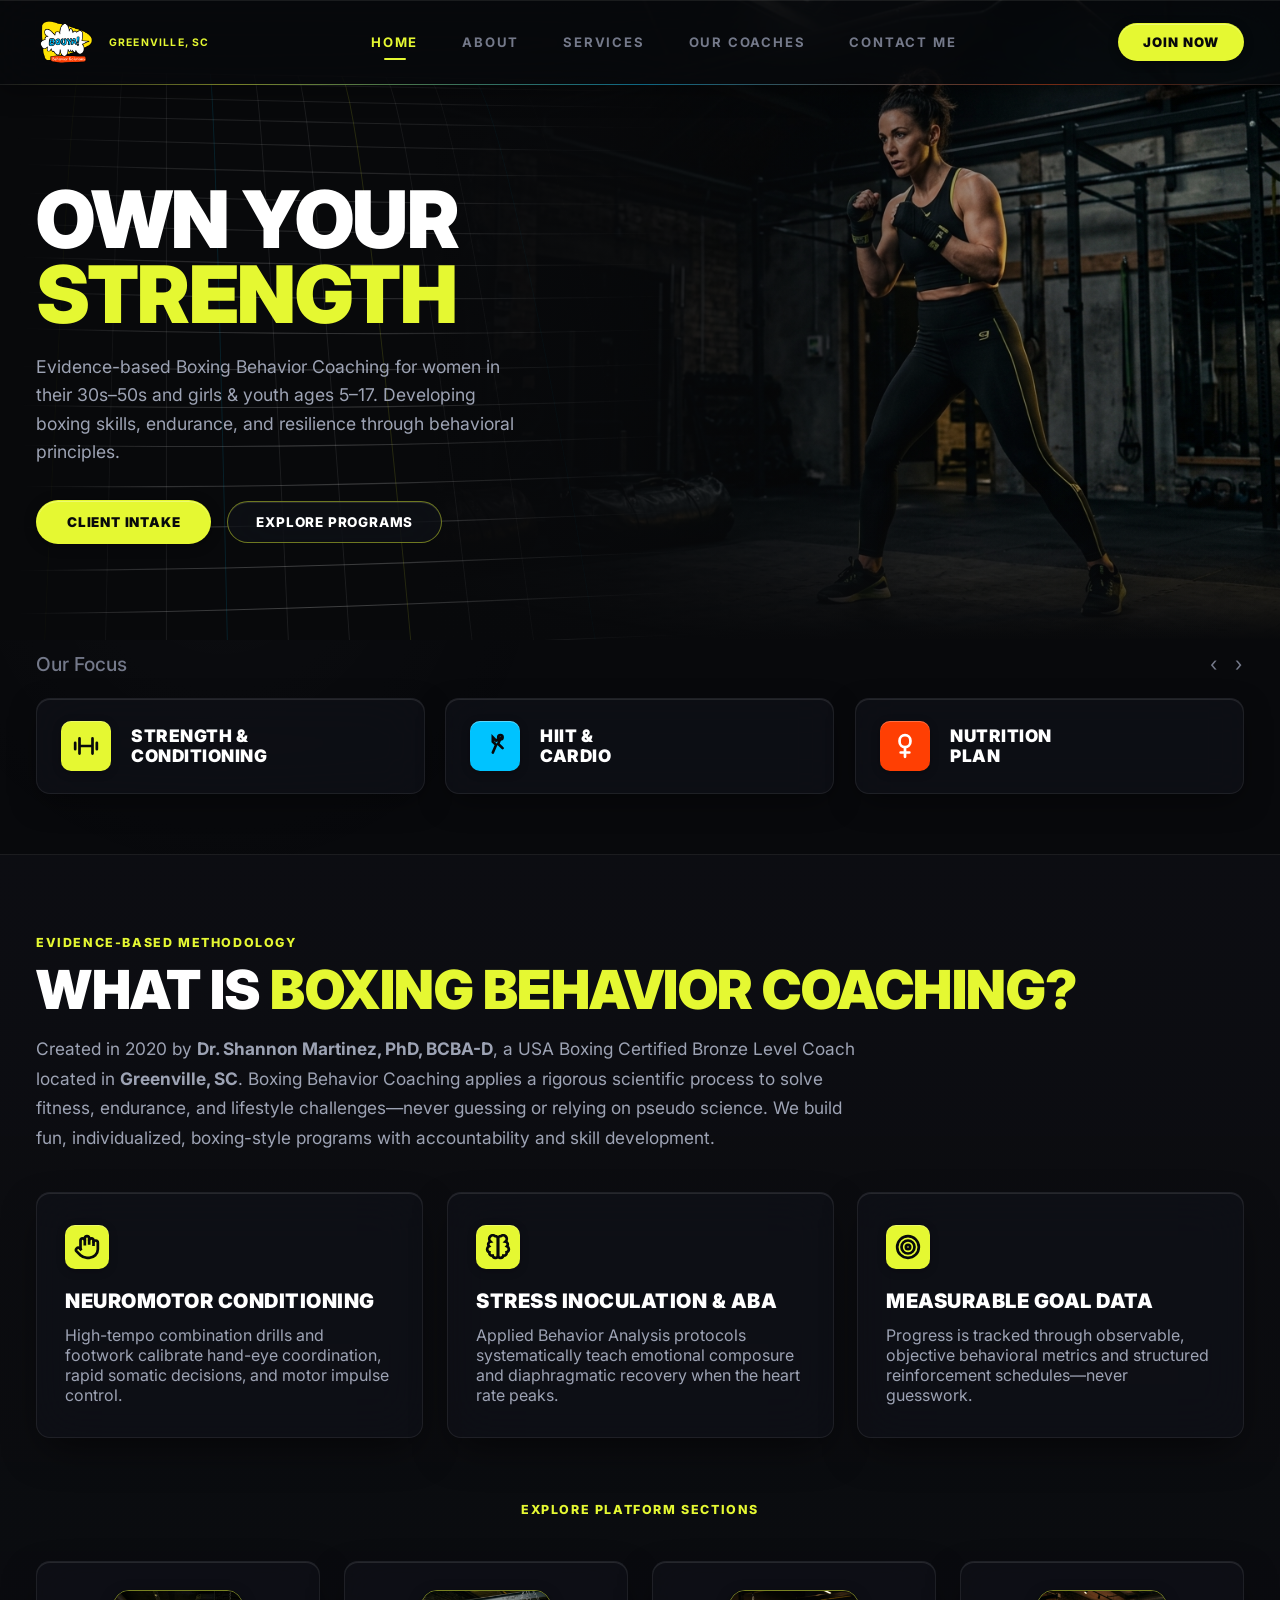
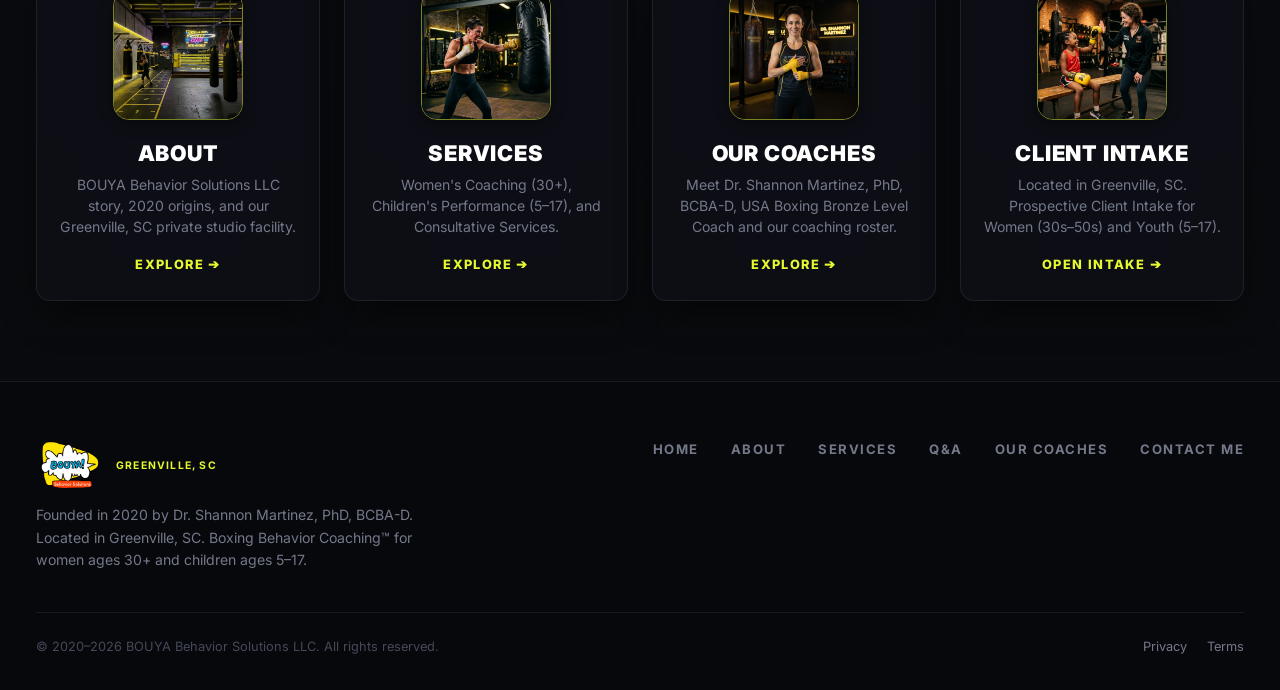
==== commit f5243d4f: "Initial commit (full overwrite)" ====
--- a/index.html
+++ b/index.html
@@ -1,1498 +1,336 @@
 <!DOCTYPE html>
 <html lang="en">
-
 <head>
   <meta charset="UTF-8">
   <meta name="viewport" content="width=device-width, initial-scale=1.0">
-  <title>Boxing Behavior Coaching | Applied Behavioral Science & Certified Boxing</title>
-  <meta name="description"
-    content="Certified boxing coaching and applied behavioral habit science tailored for women (30s-50s) and girls (ages 5-17). Build authentic boxing technique, physical endurance, self-defense, and lasting behavioral resilience.">
-  <meta name="keywords"
-    content="boxing behavior coaching, women boxing 30s 40s 50s, girls boxing coaching, youth boxing performance, behavioral fitness, habit architecture, certified boxing coach">
-
-  <!-- Open Graph -->
-  <meta property="og:title" content="Boxing Behavior Coaching | Evidence-Based Boxing & Habit Architecture">
-  <meta property="og:description"
-    content="Individualized boxing skills, endurance, and behavioral habit science for women in their 30s-50s and girls aged 5-17.">
-  <meta property="og:image" content="assets/images/retro_mom_kid.jpg">
-
-  <!-- Google Fonts: Syne (Authoritative Modern Display), Plus Jakarta Sans (Editorial Body), Space Mono (Scientific Data/Labels) -->
-  <link rel="preconnect" href="https://fonts.googleapis.com">
-  <link rel="preconnect" href="https://fonts.gstatic.com" crossorigin>
-  <link
-    href="https://fonts.googleapis.com/css2?family=Plus+Jakarta+Sans:wght@400;500;600;700;800&family=Space+Mono:ital,wght@0,400;0,700;1,400&family=Syne:wght@700;800&display=swap"
-    rel="stylesheet">
-
-  <link rel="stylesheet" href="css/styles.css">
+  <title>BOUYA | Boxing Behavior Coaching - Dr. Shannon Martinez</title>
+  <meta name="description" content="Own your strength with BOUYA Boxing Behavior Coaching. Founded by Dr. Shannon Martinez, PhD, BCBA-D. Clinical behavioral psychology meets pugilistic discipline.">
+  <link rel="icon" type="image/png" href="assets/icons/logo.png">
+  <link rel="stylesheet" href="css/style.css?v=3.2">
 </head>
-
 <body>
-
-  <!-- Top Credential & Utility Strip -->
-  <div class="top-credential-strip" aria-label="Official Practice Credentials">
-    <div class="container top-strip-inner">
-      <div class="top-strip-left">
-        <span class="strip-badge-pill">USA BOXING CERTIFIED</span>
-        <span class="strip-divider">&bull;</span>
-        <span class="strip-text">Applied Behavioral Habit Architecture</span>
-        <span class="strip-divider strip-detail-hide">&bull;</span>
-        <span class="strip-text strip-detail-hide">Adult Women (30s–50s) &amp; Youth (5–17)</span>
-      </div>
-      <div class="top-strip-right">
-        <a href="mailto:coach@boxingbehavior.com" class="top-strip-link">
-          <svg width="13" height="13" viewBox="0 0 24 24" fill="none" stroke="currentColor" stroke-width="2.2">
-            <path d="M4 4h16c1.1 0 2 .9 2 2v12c0 1.1-.9 2-2 2H4c-1.1 0-2-.9-2-2V6c0-1.1.9-2 2-2z" />
-            <polyline points="22,6 12,13 2,6" />
-          </svg>
-          <span>coach@boxingbehavior.com</span>
+  <!-- Google AI Procedural Mathematical Grid Background -->
+  <div class="procedural-grid-bg" aria-hidden="true"></div>
+
+  <!-- ================= Apple-Style Acrylic Header (Edge-to-Edge) ================= -->
+  <header class="site-header" id="siteHeader">
+    <div class="content-container">
+      <div class="header-inner">
+        <!-- Logo: Official BOUYA! Emblem -->
+        <a href="index.html" class="brand-logo" aria-label="BOUYA Homepage">
+          <img src="assets/icons/logo.png" alt="BOUYA! Behavior Solutions" class="brand-logo-img">
+          <span class="brand-badge-sub">GREENVILLE, SC</span>
         </a>
-        <span class="strip-divider">&bull;</span>
-        <span class="top-strip-format">1-on-1 In-Person &amp; Remote</span>
-      </div>
+
+        <!-- Navigation Tabs (Home, About, Services, Our Coaches, Contact Me) -->
+        <nav aria-label="Primary Navigation">
+          <ul class="nav-tabs" id="navTabs">
+            <li><a href="index.html" class="nav-link active">Home</a></li>
+            <li><a href="about.html" class="nav-link">About</a></li>
+            <li><a href="services.html" class="nav-link">Services</a></li>
+            <li><a href="coaches.html" class="nav-link">Our Coaches</a></li>
+            <li><a href="contact.html" class="nav-link">Contact Me</a></li>
+          </ul>
+        </nav>
+
+        <!-- Right Action Button & Mobile Toggle -->
+        <div style="display: flex; align-items: center; gap: 16px;">
+          <a href="contact.html" class="btn-join-pill">JOIN NOW</a>
+          <button class="mobile-toggle" id="mobileToggle" aria-label="Toggle navigation menu" aria-expanded="false">
+            <svg viewBox="0 0 24 24" fill="none" stroke="currentColor" stroke-width="2">
+              <line x1="3" y1="12" x2="21" y2="12"></line>
+              <line x1="3" y1="6" x2="21" y2="6"></line>
+              <line x1="3" y1="18" x2="21" y2="18"></line>
+            </svg>
+          </button>
+        </div>
+      </div>
+    </div>
+  </header>
+
+  <main class="site-content">
+    <!-- ================= Edge-to-Edge Hero Section ================= -->
+    <section class="hero-section-full" aria-label="Hero Introduction">
+      <!-- High-res background image extending to the right screen edge -->
+      <div class="hero-full-bg-media" style="background-image: url('assets/images/hero-athlete-headroom.jpg?v=3.2');"></div>
+      <div class="hero-full-gradient"></div>
+      <!-- Subtle Procedural Interactive Mesh Canvas -->
+      <canvas id="proceduralMeshCanvas" class="procedural-mesh-canvas" aria-hidden="true"></canvas>
+
+      <div class="content-container" style="width: 100%;">
+        <div class="hero-full-content">
+          <div class="hero-content-box">
+            <!-- Massive Headline: OWN YOUR STRENGTH -->
+            <h1 class="hero-display-title">
+              OWN YOUR
+              <span class="text-yellow">STRENGTH</span>
+            </h1>
+
+            <!-- Lead Subtitle -->
+            <p class="hero-lead-text">
+              Evidence-based Boxing Behavior Coaching for women in their 30s–50s and girls &amp; youth ages 5–17. Developing boxing skills, endurance, and resilience through behavioral principles.
+            </p>
+
+            <!-- Buttons: Solid Yellow Pill + Acrylic Glass Outlined Pill -->
+            <div class="hero-buttons-group">
+              <a href="contact.html?form=women" class="btn-start-today">CLIENT INTAKE</a>
+              <a href="services.html" class="btn-explore-outline">EXPLORE PROGRAMS</a>
+            </div>
+          </div>
+        </div>
+      </div>
+    </section>
+
+    <!-- ================= "Our Focus" Acrylic Glass Cards Section ================= -->
+    <section class="our-focus-full-section" aria-label="Our Focus Areas">
+      <div class="content-container">
+        <div class="focus-top-bar">
+          <h2 class="focus-heading-text">Our Focus</h2>
+          <div class="focus-chevrons" aria-hidden="true">
+            <button class="focus-chevron-btn" aria-label="Previous focus slide">‹</button>
+            <button class="focus-chevron-btn" aria-label="Next focus slide">›</button>
+          </div>
+        </div>
+
+        <div class="focus-cards-trio">
+          <!-- Card 1: Strength & Conditioning (Brand Yellow) -->
+          <div class="focus-card-acrylic">
+            <div class="focus-yellow-badge">
+              <svg viewBox="0 0 24 24" fill="none" stroke="currentColor" stroke-width="2.5" stroke-linecap="round">
+                <path d="M6 5v14M18 5v14M2 9v6M22 9v6M6 12h12"></path>
+              </svg>
+            </div>
+            <div class="focus-card-label">
+              STRENGTH &amp;<br>CONDITIONING
+            </div>
+          </div>
+
+          <!-- Card 2: HIIT & Cardio (Logo Cyan/Blue Accent) -->
+          <div class="focus-card-acrylic card-accent-blue">
+            <div class="focus-blue-badge">
+              <svg viewBox="0 0 24 24" fill="none" stroke="currentColor" stroke-width="2.5" stroke-linecap="round">
+                <path d="M19 14l-4-4 2-5-4 2-3-3v4l3 3-3 7"></path>
+                <circle cx="17" cy="4" r="2"></circle>
+              </svg>
+            </div>
+            <div class="focus-card-label">
+              HIIT &amp;<br>CARDIO
+            </div>
+          </div>
+
+          <!-- Card 3: Nutrition / Behavioral Action Plan (Logo Reddish-Orange Accent) -->
+          <div class="focus-card-acrylic card-accent-orange">
+            <div class="focus-orange-badge">
+              <svg viewBox="0 0 24 24" fill="none" stroke="currentColor" stroke-width="2.5" stroke-linecap="round">
+                <path d="M12 2a5 5 0 0 0-5 5v1a5 5 0 0 0 10 0V7a5 5 0 0 0-5-5z"></path>
+                <path d="M12 14v8M8 18h8"></path>
+              </svg>
+            </div>
+            <div class="focus-card-label">
+              NUTRITION<br>PLAN
+            </div>
+          </div>
+        </div>
+      </div>
+    </section>
+
+    <!-- ================= Section: What is Boxing Behavior Coaching? (PDF Requirement 2.e) ================= -->
+    <section class="secondary-section-full" id="concept">
+      <div class="content-container">
+        <div class="section-tag-header">
+          <span class="tag-label">EVIDENCE-BASED METHODOLOGY</span>
+          <h2 class="section-bold-title">
+            WHAT IS <span style="color: var(--yellow-pulse);">BOXING BEHAVIOR COACHING?</span>
+          </h2>
+          <p class="section-lead-paragraph">
+            Created in 2020 by <strong>Dr. Shannon Martinez, PhD, BCBA-D</strong>, a USA Boxing Certified Bronze Level Coach located in <strong>Greenville, SC</strong>. Boxing Behavior Coaching applies a rigorous scientific process to solve fitness, endurance, and lifestyle challenges—never guessing or relying on pseudo science. We build fun, individualized, boxing-style programs with accountability and skill development.
+          </p>
+        </div>
+
+        <!-- 3 Behavioral Pillars in Frosted Acrylic Glass Cards -->
+        <div class="pillars-trio-grid">
+          <div class="pillar-acrylic-card">
+            <div class="pillar-icon-header">
+              <div class="focus-yellow-badge" style="width: 44px; height: 44px;">
+                <svg viewBox="0 0 24 24" fill="none" stroke="currentColor" stroke-width="2.5">
+                  <path d="M18 11V6a2 2 0 0 0-2-2v0a2 2 0 0 0-2 2v0"></path>
+                  <path d="M14 10V4a2 2 0 0 0-2-2v0a2 2 0 0 0-2 2v2"></path>
+                  <path d="M10 10.5V6a2 2 0 0 0-2-2v0a2 2 0 0 0-2 2v8"></path>
+                  <path d="M18 8a2 2 0 1 1 4 0v6a8 8 0 0 1-8 8h-2c-2.8 0-4.5-.86-5.99-2.34l-3.6-3.6a2 2 0 0 1 2.83-2.82L7 15"></path>
+                </svg>
+              </div>
+            </div>
+            <h3 class="pillar-card-title">Neuromotor Conditioning</h3>
+            <p class="pillar-desc">
+              High-tempo combination drills and footwork calibrate hand-eye coordination, rapid somatic decisions, and motor impulse control.
+            </p>
+          </div>
+
+          <div class="pillar-acrylic-card">
+            <div class="pillar-icon-header">
+              <div class="focus-yellow-badge" style="width: 44px; height: 44px;">
+                <svg viewBox="0 0 24 24" fill="none" stroke="currentColor" stroke-width="2.5">
+                  <path d="M9.5 2A2.5 2.5 0 0 1 12 4.5v15a2.5 2.5 0 0 1-4.96.44 2.5 2.5 0 0 1-2.96-3.08 3 3 0 0 1-.34-5.58 2.5 2.5 0 0 1 1.32-4.24 2.5 2.5 0 0 1 4.44-5.04z"></path>
+                  <path d="M14.5 2A2.5 2.5 0 0 0 12 4.5v15a2.5 2.5 0 0 0 4.96.44 2.5 2.5 0 0 0 2.96-3.08 3 3 0 0 0 .34-5.58 2.5 2.5 0 0 0-1.32-4.24 2.5 2.5 0 0 0-4.44-5.04z"></path>
+                </svg>
+              </div>
+            </div>
+            <h3 class="pillar-card-title">Stress Inoculation &amp; ABA</h3>
+            <p class="pillar-desc">
+              Applied Behavior Analysis protocols systematically teach emotional composure and diaphragmatic recovery when the heart rate peaks.
+            </p>
+          </div>
+
+          <div class="pillar-acrylic-card">
+            <div class="pillar-icon-header">
+              <div class="focus-yellow-badge" style="width: 44px; height: 44px;">
+                <svg viewBox="0 0 24 24" fill="none" stroke="currentColor" stroke-width="2.5">
+                  <circle cx="12" cy="12" r="10"></circle>
+                  <circle cx="12" cy="12" r="6"></circle>
+                  <circle cx="12" cy="12" r="2"></circle>
+                </svg>
+              </div>
+            </div>
+            <h3 class="pillar-card-title">Measurable Goal Data</h3>
+            <p class="pillar-desc">
+              Progress is tracked through observable, objective behavioral metrics and structured reinforcement schedules—never guesswork.
+            </p>
+          </div>
+        </div>
+
+        <!-- ================= 4 Subpage Acrylic Links (PDF Requirement 2.f) ================= -->
+        <div style="margin-top: 64px;">
+          <span class="tag-label" style="text-align: center; display: block;">EXPLORE PLATFORM SECTIONS</span>
+
+          <div class="four-links-grid">
+            <!-- Link 1: About -->
+            <a href="about.html" class="four-link-acrylic-card">
+              <div class="four-link-photo-frame">
+                <img src="assets/images/gym-facility.jpg" alt="About BOUYA Studio Facility">
+              </div>
+              <h3 class="four-link-title">ABOUT</h3>
+              <p class="four-link-caption">
+                BOUYA Behavior Solutions LLC story, 2020 origins, and our Greenville, SC private studio facility.
+              </p>
+              <span class="four-link-btn">EXPLORE ➔</span>
+            </a>
+
+            <!-- Link 2: Services -->
+            <a href="services.html" class="four-link-acrylic-card">
+              <div class="four-link-photo-frame">
+                <img src="assets/images/woman-heavy-bag.jpg" alt="Services and Coaching Programs">
+              </div>
+              <h3 class="four-link-title">SERVICES</h3>
+              <p class="four-link-caption">
+                Women's Coaching (30+), Children's Performance (5–17), and Consultative Services.
+              </p>
+              <span class="four-link-btn">EXPLORE ➔</span>
+            </a>
+
+            <!-- Link 3: Our Coaches -->
+            <a href="coaches.html" class="four-link-acrylic-card">
+              <div class="four-link-photo-frame">
+                <img src="assets/images/dr-shannon-martinez.jpg" alt="Dr. Shannon Martinez, Founder & Coach">
+              </div>
+              <h3 class="four-link-title">OUR COACHES</h3>
+              <p class="four-link-caption">
+                Meet Dr. Shannon Martinez, PhD, BCBA-D, USA Boxing Bronze Level Coach and our coaching roster.
+              </p>
+              <span class="four-link-btn">EXPLORE ➔</span>
+            </a>
+
+            <!-- Link 4: Contact Me -->
+            <a href="contact.html" class="four-link-acrylic-card">
+              <div class="four-link-photo-frame">
+                <img src="assets/images/child-athlete-gym.jpg" alt="Contact Dr. Shannon Martinez">
+              </div>
+              <h3 class="four-link-title">CLIENT INTAKE</h3>
+              <p class="four-link-caption">
+                Located in Greenville, SC. Prospective Client Intake for Women (30s–50s) and Youth (5–17).
+              </p>
+              <span class="four-link-btn">OPEN INTAKE ➔</span>
+            </a>
+          </div>
+        </div>
+      </div>
+    </section>
+  </main>
+
+  <!-- ================= Full-Width Edge-to-Edge Acrylic Footer ================= -->
+  <footer class="site-footer-full">
+    <div class="content-container">
+      <div class="footer-top-layout">
+        <div>
+          <a href="index.html" class="brand-logo" style="margin-bottom: 12px;">
+            <img src="assets/icons/logo.png" alt="BOUYA! Behavior Solutions" class="brand-logo-img" style="height: 54px;">
+            <span class="brand-badge-sub">GREENVILLE, SC</span>
+          </a>
+          <p style="font-size: 0.88rem; color: var(--text-muted); max-width: 380px; line-height: 1.6;">
+            Founded in 2020 by Dr. Shannon Martinez, PhD, BCBA-D. Located in Greenville, SC. Boxing Behavior Coaching™ for women ages 30+ and children ages 5–17.
+          </p>
+        </div>
+
+        <ul class="footer-nav-links">
+          <li><a href="index.html">Home</a></li>
+          <li><a href="about.html">About</a></li>
+          <li><a href="services.html">Services</a></li>
+          <li><a href="services.html#faq">Q&amp;A</a></li>
+          <li><a href="coaches.html">Our Coaches</a></li>
+          <li><a href="contact.html">Contact Me</a></li>
+        </ul>
+      </div>
+
+      <div class="footer-bottom-bar">
+        <div>
+          © 2020–2026 BOUYA Behavior Solutions LLC. All rights reserved.
+        </div>
+        <div style="display: flex; gap: 20px;">
+          <a href="contact.html" style="color: var(--text-muted);">Privacy</a>
+          <a href="contact.html" style="color: var(--text-muted);">Terms</a>
+        </div>
+      </div>
+    </div>
+  </footer>
+
+  <!-- ================= Apple-Style Frosted Acrylic Consultation Modal ================= -->
+  <div class="modal-overlay" id="consultationModal" role="dialog" aria-modal="true" aria-labelledby="modalHeading">
+    <div class="modal-acrylic-content">
+      <button class="modal-close-btn" data-close-modal aria-label="Close dialog">✕</button>
+      <span class="tag-label" style="margin-bottom: 8px;">DIRECT CONSULTATION</span>
+      <h3 id="modalHeading" style="font-size: 1.7rem; font-weight: 900; color: #fff; margin-bottom: 8px;">
+        BOOK WITH <span style="color: var(--yellow-pulse);">DR. SHANNON MARTINEZ</span>
+      </h3>
+      <p style="color: var(--text-desc); font-size: 0.88rem; margin-bottom: 22px;">
+        Take control of your focus, physical resilience, and daily habits. We will review your inquiry within 24 hours.
+      </p>
+
+      <form class="contact-form-handler">
+        <div class="form-group-item">
+          <label class="form-field-label" for="modalName">Full Name <span class="req-star">*</span></label>
+          <input type="text" id="modalName" class="form-input-element" required placeholder="Alex Hunter">
+        </div>
+        <div class="form-group-item">
+          <label class="form-field-label" for="modalEmail">Email Address <span class="req-star">*</span></label>
+          <input type="email" id="modalEmail" class="form-input-element" required placeholder="alex@example.com">
+        </div>
+        <div class="form-group-item">
+          <label class="form-field-label" for="modalService">Program of Interest</label>
+          <select id="modalService" class="form-select-element">
+            <option value="women">Boxing Behavior Coaching for Women (30+)</option>
+            <option value="children">Boxing Behavior Coaching for Children (5–17)</option>
+            <option value="consultative">Consultative Services (Strategy & Troubleshooting)</option>
+            <option value="general">General Inquiries / Greenville, SC Studio</option>
+          </select>
+        </div>
+        <div class="form-group-item">
+          <label class="form-field-label" for="modalNotes">Your Goals</label>
+          <textarea id="modalNotes" rows="3" class="form-textarea-element" placeholder="What habits or goals do you want to conquer?"></textarea>
+        </div>
+        <button type="submit" class="btn-start-today" style="width: 100%; border: none; margin-top: 6px;">SUBMIT CONSULTATION REQUEST</button>
+      </form>
     </div>
   </div>
 
-  <!-- Main Site Navigation -->
-  <header class="site-header">
-    <div class="container nav-wrap">
-      <a href="#hero" class="brand-badge-link" aria-label="Boxing Behavior Coaching Home">
-        <div class="brand-insignia">
-          <svg width="26" height="26" viewBox="0 0 28 28" fill="none">
-            <circle cx="14" cy="14" r="13" stroke="currentColor" stroke-width="1.8" opacity="0.85" />
-            <path d="M14 5L21.5 9.2V14.8C21.5 19.4 18.2 22.8 14 24.2C9.8 22.8 6.5 19.4 6.5 14.8V9.2L14 5Z"
-              stroke="currentColor" stroke-width="1.6" fill="rgba(14, 30, 47, 0.05)" />
-            <path d="M10.8 14.2L13.2 16.6L17.5 11.2" stroke="#bf4324" stroke-width="2.2" stroke-linecap="round"
-              stroke-linejoin="round" />
-          </svg>
-        </div>
-        <div class="brand-text-group">
-          <div class="brand-primary-name">
-            <span>BOXING BEHAVIOR</span>
-            <span class="brand-tag-dot"></span>
-          </div>
-          <div class="brand-credential-caption">CERTIFIED COACHING &bull; BEHAVIORAL SCIENCE</div>
-        </div>
-      </a>
-
-      <nav aria-label="Main Navigation" class="nav-container-box">
-        <ul class="nav-menu" id="nav-menu">
-          <li><a href="#who-we-work-with" class="nav-item-link">Who We Work With</a></li>
-          <li><a href="#our-methodology" class="nav-item-link">Our Methodology</a></li>
-          <li><a href="#everything-we-offer" class="nav-item-link">What We Provide</a></li>
-          <li><a href="#about-me" class="nav-item-link">About Me</a></li>
-          <li><a href="#consultation-questionnaire-section" class="nav-item-link">Schedule a Consultation</a></li>
-        </ul>
-      </nav>
-
-      <div class="nav-right-actions">
-        <div class="nav-status-badge">
-          <span class="live-dot-pulse"></span>
-          <span class="status-badge-text">ACCEPTING CONSULTATIONS</span>
-        </div>
-        <a href="#consultation-questionnaire-section" class="nav-cta-btn" id="nav-consultation-btn">
-          <span>Book Consultation</span>
-          <svg width="14" height="14" viewBox="0 0 24 24" fill="none" stroke="currentColor" stroke-width="2.5">
-            <line x1="5" y1="12" x2="19" y2="12"></line>
-            <polyline points="12 5 19 12 12 19"></polyline>
-          </svg>
-        </a>
-        <button class="nav-mobile-toggle" id="nav-mobile-toggle" aria-label="Toggle navigation menu"
-          aria-expanded="false">
-          <span class="hamburger-bar"></span>
-          <span class="hamburger-bar"></span>
-          <span class="hamburger-bar"></span>
-        </button>
-      </div>
-    </div>
-  </header>
-
-  <main>
-    <!-- HERO SECTION (IMMERSIVE FULL-WIDTH EDITORIAL PRESENTATION) -->
-    <section class="hero-retro-section" id="hero">
-      <div class="container">
-        <div class="hero-main-layout">
-
-          <!-- Left Content Block -->
-          <div class="hero-text-block">
-            <div class="hero-status-tag">
-              <span class="status-indicator-dot"></span>
-              <span>USA BOXING CERTIFIED COACH &bull; APPLIED BEHAVIORAL SCIENCE</span>
-            </div>
-
-            <h1 class="hero-title-main">
-              Real Boxing Technique.<br>
-              <span class="hero-title-highlight">Habit Science</span> That Actually Sticks.
-            </h1>
-
-            <p class="hero-lead-text">
-              Stop cycling through boring gym routines and short-lived workout plans. We pair certified technical boxing
-              with applied behavioral science to build lasting physical vitality, genuine self-defense skills, and
-              sustainable daily habits.
-            </p>
-
-            <!-- Unified Primary CTA -->
-            <div class="hero-actions-row">
-              <a href="#consultation-questionnaire-section" class="btn-retro-main btn-hero-primary" id="hero-btn-start">
-                <span>Book a Free Strategy Consultation</span>
-                <svg width="20" height="20" viewBox="0 0 24 24" fill="none" stroke="currentColor" stroke-width="2.5">
-                  <line x1="5" y1="12" x2="19" y2="12"></line>
-                  <polyline points="12 5 19 12 12 19"></polyline>
-                </svg>
-              </a>
-            </div>
-
-            <!-- Micro-Reassurance Indicators Disarming Intimidation -->
-            <div class="hero-reassurance-bar">
-              <span class="reassurance-item"><span class="check-icon">✓</span> USA Boxing Certified</span>
-              <span class="reassurance-item"><span class="check-icon">✓</span> Zero Sparring Required</span>
-              <span class="reassurance-item"><span class="check-icon">✓</span> Supportive &amp; Intimidation-Free</span>
-              <span class="reassurance-item"><span class="check-icon">✓</span> Tailored to Busy Schedules</span>
-            </div>
-          </div>
-
-          <!-- Right Visual Composition (Rich, Multi-Layered Showcase) -->
-          <div class="hero-visual-composition">
-
-            <!-- Primary Action Cinematic Showcase Card -->
-            <div class="hero-primary-photo-card" id="hero-action-card">
-              <div class="photo-card-top-bar">
-                <span class="photo-tag-badge" id="hero-slide-tag">TECHNICAL PADWORK &amp; MECHANICS</span>
-                <span class="photo-cred-badge photo-motion-badge">
-                  <span class="motion-pulse-dot"></span>
-                  <span>LIVE REEL</span>
-                </span>
-              </div>
-              <div class="photo-wrapper hero-slideshow-wrapper">
-                <!-- Smooth Crossfading Slides with Cinematic Ken-Burns Motion -->
-                <div class="hero-slideshow" id="hero-slideshow" aria-label="Live coaching reel">
-                  <div class="hero-slide is-active" data-title="Individualized Padwork &amp; Footwork Conditioning"
-                    data-desc="Safe, technical coaching tailored to personal biomechanics, energy levels, and developmental milestones."
-                    data-tag="TECHNICAL PADWORK &amp; MECHANICS">
-                    <img src="assets/images/retro_mom_kid.jpg"
-                      alt="Certified boxing coach training a woman and young girl with focus mitts in an athletic studio"
-                      width="700" height="525" fetchpriority="high">
-                  </div>
-                  <div class="hero-slide" data-title="Precision Biomechanics &amp; Stance Architecture"
-                    data-desc="Step-by-step guidance ensuring safe joint alignment, balanced weight transfer, and injury prevention."
-                    data-tag="STANCE &amp; BIOMECHANICS">
-                    <img src="assets/images/coaching.jpg" alt="1-on-1 technical boxing coaching mechanics session"
-                      width="700" height="525" loading="lazy">
-                  </div>
-                  <div class="hero-slide" data-title="Empowered Heavy Bag Endurance"
-                    data-desc="High-efficiency striking combinations that melt work-week fatigue and build cardiovascular vitality."
-                    data-tag="ENDURANCE &amp; VITALITY">
-                    <img src="assets/images/retro_empowerment.jpg"
-                      alt="Woman training on heavy bag with athletic focus and confidence" width="700" height="525"
-                      loading="lazy">
-                  </div>
-                  <div class="hero-slide" data-title="Mindset Composure &amp; Habit Conditioning"
-                    data-desc="Calm focus and scientific behavioral reinforcement building habits that endure for years."
-                    data-tag="MINDSET &amp; COMPOSURE">
-                    <img src="assets/images/mindset.jpg"
-                      alt="Woman preparing handwraps with athletic focus and composure" width="700" height="525"
-                      loading="lazy">
-                  </div>
-                </div>
-
-                <!-- Slim Cinematic Progress Bar -->
-                <div class="slideshow-progress-track">
-                  <div class="slideshow-progress-bar" id="slide-progress-bar"></div>
-                </div>
-
-                <!-- Bottom Indicator Strip & Pause/Resume Control -->
-                <div class="slideshow-controls-overlay">
-                  <div class="slide-dots-strip" id="hero-slide-dots" aria-label="Slideshow navigation">
-                    <button type="button" class="slide-dot is-active" data-index="0"
-                      aria-label="View slide 1: Padwork &amp; Mechanics"></button>
-                    <button type="button" class="slide-dot" data-index="1"
-                      aria-label="View slide 2: Stance &amp; Biomechanics"></button>
-                    <button type="button" class="slide-dot" data-index="2"
-                      aria-label="View slide 3: Heavy Bag Endurance"></button>
-                    <button type="button" class="slide-dot" data-index="3"
-                      aria-label="View slide 4: Mindset &amp; Composure"></button>
-                  </div>
-
-                  <button type="button" class="video-control-pill" id="slideshow-toggle-btn"
-                    aria-label="Pause slideshow reel" title="Pause or resume auto-motion">
-                    <span class="control-icon icon-pause" aria-hidden="true">
-                      <svg width="10" height="10" viewBox="0 0 24 24" fill="currentColor">
-                        <rect x="5" y="4" width="4" height="16" />
-                        <rect x="15" y="4" width="4" height="16" />
-                      </svg>
-                    </span>
-                    <span class="control-icon icon-play" aria-hidden="true" style="display:none;">
-                      <svg width="10" height="10" viewBox="0 0 24 24" fill="currentColor">
-                        <polygon points="6 4 20 12 6 20 6 4" />
-                      </svg>
-                    </span>
-                    <span class="control-text">PAUSE</span>
-                  </button>
-                </div>
-              </div>
-
-              <!-- Synced Animated Captions -->
-              <div class="photo-card-bottom-info" id="hero-slide-info">
-                <div class="bottom-title" id="hero-slide-title">Individualized Padwork &amp; Footwork Conditioning</div>
-                <div class="bottom-desc" id="hero-slide-desc">Safe, technical coaching tailored to personal
-                  biomechanics, energy levels, and developmental milestones.</div>
-              </div>
-            </div>
-
-            <!-- Secondary Layered Visual Card (Women's Conditioning) -->
-            <div class="hero-secondary-card">
-              <div class="secondary-card-img">
-                <img src="assets/images/retro_empowerment.jpg"
-                  alt="Woman training on heavy bag with athletic focus and confidence" width="300" height="225">
-              </div>
-              <div class="secondary-card-content">
-                <span class="secondary-tag">ADULT WOMEN (30s–50s)</span>
-                <div class="secondary-title">Empowered Endurance &amp; Resilience</div>
-                <p class="secondary-text">Reversing physical sluggishness through kinetic power and positive habit
-                  loops.</p>
-              </div>
-            </div>
-
-            <!-- Floating Data Proof Badge -->
-            <div class="hero-floating-stat-card">
-              <div class="stat-number-row">
-                <span class="stat-big-number">100%</span>
-                <span class="stat-badge-pill">EVIDENCE-BASED</span>
-              </div>
-              <div class="stat-label">INDIVIDUALIZED HABIT ARCHITECTURE</div>
-              <p class="stat-subtext">Every session and accountability system is built around your real schedule,
-                personal values, and recovery capacity.</p>
-            </div>
-
-          </div>
-
-        </div>
-      </div>
-    </section>
-
-    <!-- FULL-WIDTH ATHLETIC CREDIBILITY STRIP -->
-    <section class="credibility-strip-section" aria-label="Key Program Highlights">
-      <div class="container">
-        <div class="credibility-grid">
-
-          <div class="credibility-item">
-            <div class="credibility-icon-box">
-              <svg width="24" height="24" viewBox="0 0 24 24" fill="none" stroke="currentColor" stroke-width="2.2">
-                <path d="M14 2H6a2 2 0 0 0-2 2v16a2 2 0 0 0 2 2h12a2 2 0 0 0 2-2V8z" />
-                <polyline points="14 2 14 8 20 8" />
-                <line x1="16" y1="13" x2="8" y2="13" />
-                <line x1="16" y1="17" x2="8" y2="17" />
-                <polyline points="10 9 9 9 8 9" />
-              </svg>
-            </div>
-            <div class="credibility-text">
-              <span class="credibility-title">100% Bespoke Sessions</span>
-              <p class="credibility-desc">No cookie-cutter routines. Programming is custom engineered around your life,
-                work demands, and physiology.</p>
-            </div>
-          </div>
-
-          <div class="credibility-item">
-            <div class="credibility-icon-box">
-              <svg width="24" height="24" viewBox="0 0 24 24" fill="none" stroke="currentColor" stroke-width="2.2">
-                <path d="M12 22s8-4 8-10V5l-8-3-8 3v7c0 6 8 10 8 10z" />
-              </svg>
-            </div>
-            <div class="credibility-text">
-              <span class="credibility-title">Certified USA Boxing</span>
-              <p class="credibility-desc">Authentic combat biomechanics: kinetic chain power, footwork, balance, and
-                defensive slipping. Zero sparring required.</p>
-            </div>
-          </div>
-
-          <div class="credibility-item">
-            <div class="credibility-icon-box">
-              <svg width="24" height="24" viewBox="0 0 24 24" fill="none" stroke="currentColor" stroke-width="2.2">
-                <circle cx="12" cy="12" r="10" />
-                <path d="M12 6v6l4 2" />
-              </svg>
-            </div>
-            <div class="credibility-text">
-              <span class="credibility-title">Barrier Isolation Analysis</span>
-              <p class="credibility-desc">We diagnose why past gym regimens failed before designing workouts,
-                restructuring cues so consistency becomes effortless.</p>
-            </div>
-          </div>
-
-          <div class="credibility-item">
-            <div class="credibility-icon-box">
-              <svg width="24" height="24" viewBox="0 0 24 24" fill="none" stroke="currentColor" stroke-width="2.2">
-                <path d="M17 21v-2a4 4 0 0 0-4-4H5a4 4 0 0 0-4 4v2" />
-                <circle cx="9" cy="7" r="4" />
-                <path d="M23 21v-2a4 4 0 0 0-3-3.87" />
-                <path d="M16 3.13a4 4 0 0 1 0 7.75" />
-              </svg>
-            </div>
-            <div class="credibility-text">
-              <span class="credibility-title">Empathetic Accountability</span>
-              <p class="credibility-desc">Continuous supportive guidance rooted in what you value, ensuring lifelong
-                adherence and genuine self-efficacy.</p>
-            </div>
-          </div>
-
-        </div>
-      </div>
-    </section>
-
-    <!-- ATHLETIC RUNNING MARQUEE TICKER -->
-    <div class="athletic-marquee-wrap" aria-hidden="true">
-      <div class="marquee-track">
-        <span>USA BOXING CERTIFIED</span>
-        <span class="marquee-sep">&bull;</span>
-        <span>OVERCOMING FRICTION OVER FORCING WILLPOWER</span>
-        <span class="marquee-sep">&bull;</span>
-        <span>SKILL ACQUISITION OVER MONOTONOUS CARDIO</span>
-        <span class="marquee-sep">&bull;</span>
-        <span>ZERO GUESSWORK</span>
-        <span class="marquee-sep">&bull;</span>
-        <span>ZERO MANDATORY SPARRING</span>
-        <span class="marquee-sep">&bull;</span>
-        <span>WOMEN (30s–50s) VITALITY</span>
-        <span class="marquee-sep">&bull;</span>
-        <span>YOUTH &amp; TEENS (5–17) EMPOWERMENT</span>
-        <span class="marquee-sep">&bull;</span>
-        <span>SUSTAINABLE HABIT SCIENCE</span>
-        <span class="marquee-sep">&bull;</span>
-        <span>USA BOXING CERTIFIED</span>
-        <span class="marquee-sep">&bull;</span>
-        <span>OVERCOMING FRICTION OVER FORCING WILLPOWER</span>
-        <span class="marquee-sep">&bull;</span>
-        <span>SKILL ACQUISITION OVER MONOTONOUS CARDIO</span>
-        <span class="marquee-sep">&bull;</span>
-        <span>ZERO GUESSWORK</span>
-        <span class="marquee-sep">&bull;</span>
-        <span>ZERO MANDATORY SPARRING</span>
-        <span class="marquee-sep">&bull;</span>
-        <span>WOMEN (30s–50s) VITALITY</span>
-        <span class="marquee-sep">&bull;</span>
-        <span>YOUTH &amp; TEENS (5–17) EMPOWERMENT</span>
-        <span class="marquee-sep">&bull;</span>
-        <span>SUSTAINABLE HABIT SCIENCE</span>
-      </div>
-    </div>
-
-    <!-- WHO WE WORK WITH & SPECIFIC LIFE-STAGE TRANSFORMATIONS -->
-    <section class="section-poster" id="who-we-work-with">
-      <span id="who-we-help" class="section-anchor-compat"></span>
-      <div class="container">
-        <div class="section-poster-header">
-          <span class="section-kicker-tag">[ WHO WE WORK WITH ] PURPOSE-BUILT COACHING FOR TWO DISTINCT LIFE
-            STAGES</span>
-          <h2 class="section-title-retro">Targeted Transformations for Specific Life Stages</h2>
-          <p class="section-subtitle-retro">
-            Generic gym routines fail because they ignore the real-life demands of your schedule and treat lack of
-            adherence as a personal fault. Our coaching is tailored to two distinct life stages—combining certified
-            technical boxing with supportive habit science.
-          </p>
-        </div>
-
-        <div class="duo-focus-grid-expanded">
-
-          <!-- Women (30s-50s) Card with Embedded Photography -->
-          <div class="editorial-focus-card women" id="focus-women-card">
-            <div class="focus-card-inner-grid">
-
-              <div class="focus-card-text-col">
-                <div class="card-demographic-header">
-                  <span class="demographic-indicator">WHO WE WORK WITH</span>
-                  <span class="demographic-title">WOMEN (30s–50s)</span>
-                </div>
-
-                <h3 class="focus-card-title">Women (30s–50s) &mdash; Vitality &amp; Skill</h3>
-
-                <div class="niche-statement-box">
-                  <span class="niche-box-label">NICHE STATEMENT</span>
-                  <p>
-                    I help women in their 30s–50s meet health and fitness goals by developing boxing skills, endurance,
-                    and resilience through coaching and the application of behavioral principles.
-                  </p>
-                </div>
-
-                <div class="challenges-block-title">
-                  Key Life-Stage Challenges &amp; Transformations:
-                </div>
-
-                <ul class="editorial-checklist">
-                  <li>
-                    <span class="editorial-check-icon">
-                      <svg width="14" height="14" viewBox="0 0 24 24" fill="none" stroke="currentColor"
-                        stroke-width="3">
-                        <polyline points="20 6 9 17 4 12" />
-                      </svg>
-                    </span>
-                    <div>
-                      <strong>Overcome Work-Life Balance Fatigue:</strong> Demanding careers and family schedules leave
-                      you physically and mentally sluggish. High-efficiency striking sessions recharge your vitality and
-                      clear daily stress instead of exhausting you further.
-                    </div>
-                  </li>
-                  <li>
-                    <span class="editorial-check-icon">
-                      <svg width="14" height="14" viewBox="0 0 24 24" fill="none" stroke="currentColor"
-                        stroke-width="3">
-                        <polyline points="20 6 9 17 4 12" />
-                      </svg>
-                    </span>
-                    <div>
-                      <strong>Eliminate Workout Boredom &amp; Sluggishness:</strong> Ditch repetitive gym treadmills and
-                      generic fitness classes. Dynamic offensive and defensive striking mechanics require active focus,
-                      keeping workouts intellectually engaging and fun.
-                    </div>
-                  </li>
-                  <li>
-                    <span class="editorial-check-icon">
-                      <svg width="14" height="14" viewBox="0 0 24 24" fill="none" stroke="currentColor"
-                        stroke-width="3">
-                        <polyline points="20 6 9 17 4 12" />
-                      </svg>
-                    </span>
-                    <div>
-                      <strong>Engaging Striking Mechanics (Zero Mandatory Sparring):</strong> Master certified boxing
-                      mechanics—weight transfer, focus mitt combinations, and head movement—in a completely safe,
-                      intimidation-free environment with zero contact or sparring.
-                    </div>
-                  </li>
-                  <li>
-                    <span class="editorial-check-icon">
-                      <svg width="14" height="14" viewBox="0 0 24 24" fill="none" stroke="currentColor"
-                        stroke-width="3">
-                        <polyline points="20 6 9 17 4 12" />
-                      </svg>
-                    </span>
-                    <div>
-                      <strong>Supportive Habit Design for Busy Schedules:</strong> We pinpoint your personal friction
-                      points to construct realistic micro-routines that fit your actual week, making long-term
-                      consistency automatic without forcing impossible gym hours.
-                    </div>
-                  </li>
-                </ul>
-              </div>
-
-              <!-- Media Side Block -->
-              <div class="focus-card-media-col">
-                <div class="media-frame">
-                  <img src="assets/images/retro_empowerment.jpg"
-                    alt="Woman training on heavy bag with empowered athletic form" width="450" height="550">
-                  <div class="media-overlay-badge">
-                    <span class="badge-title">VITALITY &amp; SKILL</span>
-                    <span class="badge-sub">USA Boxing Certified &bull; Zero Mandatory Sparring</span>
-                  </div>
-                </div>
-                <div class="outcome-quote-box">
-                  <span class="quote-kicker">KEY OUTCOME // WOMEN (30s–50s)</span>
-                  <p>"Workouts become the empowering highlight of your week—rebuilding physical energy, real
-                    self-defense competence, and daily stamina without burnout."</p>
-                </div>
-              </div>
-
-            </div>
-          </div>
-
-          <!-- Youth & Teens (Ages 5–17) Card with Embedded Photography -->
-          <div class="editorial-focus-card youth" id="focus-kids-card">
-            <div class="focus-card-inner-grid">
-
-              <div class="focus-card-text-col">
-                <div class="card-demographic-header">
-                  <span class="demographic-indicator">WHO WE WORK WITH</span>
-                  <span class="demographic-title">YOUTH &amp; TEENS (AGES 5–17)</span>
-                </div>
-
-                <h3 class="focus-card-title">Youth &amp; Teens (Ages 5–17) &mdash; Athletic Empowerment</h3>
-
-                <div class="niche-statement-box teal">
-                  <span class="niche-box-label">NICHE STATEMENT</span>
-                  <p>
-                    I help girls and young women aged 5 through 17 meet boxing and fitness performance goals by
-                    developing boxing skills, endurance, and empowerment through coaching and the application of
-                    behavioral principles.
-                  </p>
-                </div>
-
-                <div class="challenges-block-title">
-                  Core Athletic Milestones &amp; Life Skills:
-                </div>
-
-                <ul class="editorial-checklist">
-                  <li>
-                    <span class="editorial-check-icon teal">
-                      <svg width="14" height="14" viewBox="0 0 24 24" fill="none" stroke="currentColor"
-                        stroke-width="3">
-                        <polyline points="20 6 9 17 4 12" />
-                      </svg>
-                    </span>
-                    <div>
-                      <strong>Neuromuscular Coordination &amp; Agility:</strong> Master foundational athletic
-                      mechanics—balanced stance, footwork, rotational power, and kinetic coordination—that enhance
-                      performance in every sport and build lifelong physical literacy.
-                    </div>
-                  </li>
-                  <li>
-                    <span class="editorial-check-icon teal">
-                      <svg width="14" height="14" viewBox="0 0 24 24" fill="none" stroke="currentColor"
-                        stroke-width="3">
-                        <polyline points="20 6 9 17 4 12" />
-                      </svg>
-                    </span>
-                    <div>
-                      <strong>Discipline &amp; Emotional Composure:</strong> Through positive reinforcement and
-                      structured milestone tracking, young athletes cultivate patience, sustained attention, impulse
-                      control, and composure under pressure that carries into academics and daily life.
-                    </div>
-                  </li>
-                  <li>
-                    <span class="editorial-check-icon teal">
-                      <svg width="14" height="14" viewBox="0 0 24 24" fill="none" stroke="currentColor"
-                        stroke-width="3">
-                        <polyline points="20 6 9 17 4 12" />
-                      </svg>
-                    </span>
-                    <div>
-                      <strong>Foundational Confidence &amp; Self-Assurance:</strong> True self-esteem is earned through
-                      genuine technical competence. Hitting focus mitts with crisp technique proves to youth and teens
-                      just how strong, capable, and resilient they are.
-                    </div>
-                  </li>
-                  <li>
-                    <span class="editorial-check-icon teal">
-                      <svg width="14" height="14" viewBox="0 0 24 24" fill="none" stroke="currentColor"
-                        stroke-width="3">
-                        <polyline points="20 6 9 17 4 12" />
-                      </svg>
-                    </span>
-                    <div>
-                      <strong>Safe, Intimidation-Free Environment for Parents:</strong> Reassuring parents with 100%
-                      technical development in a supportive setting. Sessions focus strictly on mitts, footwork, and bag
-                      drills—zero sparring, zero fighting, and zero intimidation.
-                    </div>
-                  </li>
-                </ul>
-              </div>
-
-              <!-- Media Side Block -->
-              <div class="focus-card-media-col">
-                <div class="media-frame">
-                  <img src="assets/images/coaching.jpg" alt="Boxing coach working focus mitts with student" width="450"
-                    height="550">
-                  <div class="media-overlay-badge teal">
-                    <span class="badge-title">ATHLETIC EMPOWERMENT</span>
-                    <span class="badge-sub">Certified Safe &bull; Zero Sparring &bull; Intimidation-Free</span>
-                  </div>
-                </div>
-                <div class="outcome-quote-box teal">
-                  <span class="quote-kicker">KEY OUTCOME // YOUTH &amp; TEENS</span>
-                  <p>"Genuine, grounded resilience and athletic discipline that translates directly into academics,
-                    social relationships, and lifelong composure."</p>
-                </div>
-              </div>
-
-            </div>
-          </div>
-
-        </div>
-      </div>
-    </section>
-
-    <!-- OUR METHODOLOGY: TRANSLATING BEHAVIORAL SCIENCE INTO TANGIBLE RESULTS -->
-    <section class="section-poster" id="our-methodology">
-      <span id="scientific-advantage" class="section-anchor-compat"></span>
-      <div class="container">
-        <div class="methodology-wrapper">
-
-          <div class="methodology-header-block">
-            <span class="section-kicker-tag">[ OUR METHODOLOGY ] PRACTICAL DIFFERENTIATORS VS. COMMERCIAL GYM
-              CULTURE</span>
-            <h2 class="section-title-retro">Translating Behavioral Science into Tangible Benefits</h2>
-            <p class="section-subtitle-retro">
-              Commercial gyms rely on guilt, short-lived willpower, and generic templates. When a program fails, they
-              blame your lack of motivation. We reframe fitness through tested behavioral principles, removing personal
-              friction and turning physical training into an engaging skill you look forward to.
-            </p>
-          </div>
-
-          <!-- 3 Core Practical Differentiator Pillars -->
-          <div class="pillars-grid methodology-3col">
-            <div class="pillar-card">
-              <span class="pillar-number">01</span>
-              <h4 class="pillar-title">Overcoming Friction Over Forcing Willpower</h4>
-              <p class="pillar-desc">
-                Commercial gyms blame you when you fall off track, claiming you just "lack motivation." In reality,
-                willpower is a depleting biological resource. Our process pinpoints your exact personal barriers—such as
-                work-life exhaustion, hectic family schedules, or environmental obstacles—to engineer realistic
-                micro-routines that make consistency automatic rather than a grueling daily battle.
-              </p>
-              <div class="pillar-meta">Core Benefit: Realistic Micro-Routines &bull; Friction Diagnosis</div>
-            </div>
-
-            <div class="pillar-card">
-              <span class="pillar-number">02</span>
-              <h4 class="pillar-title">Skill Acquisition Over Monotonous Cardio</h4>
-              <p class="pillar-desc">
-                Repetitive treadmills and stair-climbers produce rapid mental burnout and physical boredom. We replace
-                monotonous cardio with dynamic offensive striking, defensive footwork, and kinetic combination mittwork.
-                Every drill challenges your reflexes and coordination, keeping workouts mentally engaging while teaching
-                legitimate, real-world self-defense (zero contact or sparring required).
-              </p>
-              <div class="pillar-meta">Core Benefit: Engaging Boxing Striking &bull; Real Self-Defense</div>
-            </div>
-
-            <div class="pillar-card">
-              <span class="pillar-number">03</span>
-              <h4 class="pillar-title">Zero Guesswork</h4>
-              <p class="pillar-desc">
-                No fitness fads, social media trends, or random workout cards. Your programming is grounded in tested
-                behavioral principles—antecedent control, immediate reinforcement loops, and structured milestone
-                tracking. You always know exactly what you are practicing, why you are doing it, and how your skills and
-                physical vitality are advancing week after week.
-              </p>
-              <div class="pillar-meta">Core Benefit: Tested Behavioral Principles &bull; Milestone Tracking</div>
-            </div>
-          </div>
-
-          <!-- 4-Stage Progressive Workflow -->
-          <div class="session-protocol-strip">
-            <div class="protocol-strip-header">
-              <span class="strip-header-tag">OUR STRUCTURED METHODOLOGY IN PRACTICE</span>
-              <span class="strip-header-title">How Every Coaching Engagement Operates:</span>
-            </div>
-            <div class="protocol-steps-grid">
-              <div class="protocol-step-item">
-                <div class="step-badge-node">STAGE 01</div>
-                <div class="step-name">Barrier &amp; Friction Discovery</div>
-                <div class="step-desc">Pinpoint lifestyle roadblocks, schedule constraints, and past workout burnout
-                  triggers to design realistic micro-routines.</div>
-              </div>
-              <div class="protocol-step-item">
-                <div class="step-badge-node">STAGE 02</div>
-                <div class="step-name">Technical Striking &amp; Footwork</div>
-                <div class="step-desc">Learn authentic USA Boxing stance, kinetic striking, and defensive movement
-                  adapted to your body—100% zero sparring.</div>
-              </div>
-              <div class="protocol-step-item">
-                <div class="step-badge-node">STAGE 03</div>
-                <div class="step-name">Micro-Routine Habit Design</div>
-                <div class="step-desc">Structure environmental cues and positive feedback loops so consistent training
-                  fits naturally into your weekly schedule.</div>
-              </div>
-              <div class="protocol-step-item">
-                <div class="step-badge-node">STAGE 04</div>
-                <div class="step-name">Milestone Tracking &amp; Support</div>
-                <div class="step-desc">Measure tangible skill progress and enjoy supportive, compassionate coach
-                  accountability to ensure compounding success.</div>
-              </div>
-            </div>
-          </div>
-
-          <!-- Comparison Table: Commercial Gyms vs Our Methodology -->
-          <div class="scientific-matrix-card">
-            <div class="matrix-card-header">
-              <span class="matrix-title">PRACTICAL COMPARISON // COMMERCIAL GYMS VS. OUR METHODOLOGY</span>
-            </div>
-            <div class="matrix-table-wrap">
-              <table class="comparison-table">
-                <thead>
-                  <tr>
-                    <th scope="col" style="width: 25%;">Core Area</th>
-                    <th scope="col" style="width: 37%;">Commercial Gyms &amp; Online Regimens</th>
-                    <th scope="col"
-                      style="width: 38%; background: var(--accent-navy-subtle); color: var(--accent-navy);">Boxing
-                      Behavior Coaching</th>
-                  </tr>
-                </thead>
-                <tbody>
-                  <tr>
-                    <td><strong>Habit Formation &amp; Adherence</strong></td>
-                    <td>Blames you for "lacking willpower"; relies on guilt and unsustainable motivation.</td>
-                    <td class="matrix-highlight"><strong>Overcoming Friction Over Forcing Willpower:</strong> Pinpoints
-                      personal barriers and builds sustainable micro-routines.</td>
-                  </tr>
-                  <tr>
-                    <td><strong>Workout Experience</strong></td>
-                    <td>Monotonous treadmill cardio and repetitive machines; mentally unstimulating.</td>
-                    <td class="matrix-highlight"><strong>Skill Acquisition Over Monotonous Cardio:</strong> Dynamic
-                      striking, defensive footwork, and real self-defense (zero sparring).</td>
-                  </tr>
-                  <tr>
-                    <td><strong>Strategy &amp; Programming</strong></td>
-                    <td>Fitness fads, social media trends, and one-size-fits-all workout guesswork.</td>
-                    <td class="matrix-highlight"><strong>Zero Guesswork:</strong> Tested behavioral principles,
-                      individualized progression, and clear milestone tracking.</td>
-                  </tr>
-                  <tr>
-                    <td><strong>Atmosphere &amp; Safety</strong></td>
-                    <td>Crowded, impersonal floors or intimidating fight gyms with mandatory sparring culture.</td>
-                    <td class="matrix-highlight"><strong>USA Boxing Certified &amp; Supportive:</strong> Safe, 100%
-                      intimidation-free 1-on-1 coaching adapted to your schedule and goals.</td>
-                  </tr>
-                </tbody>
-              </table>
-            </div>
-          </div>
-
-        </div>
-      </div>
-    </section>
-
-    <!-- EVERYTHING WE PROVIDE (UNIFIED ALL-IN-ONE SHOWCASE) -->
-    <section class="section-poster" id="everything-we-offer">
-      <div class="container">
-
-        <div class="all-in-one-wrapper">
-          <div class="syllabus-header">
-            <div>
-              <span class="section-kicker-tag">[ WHAT WE PROVIDE ] COMPLETE COACHING RELATIONSHIP</span>
-              <h3 class="syllabus-main-title">Everything We Provide in Our Coaching Relationship</h3>
-              <p class="syllabus-subtitle">A fully integrated program uniting certified boxing mechanics, sustainable
-                habit science, and personal accountability.</p>
-            </div>
-            <div class="syllabus-status-badge">
-              <span>UNIFIED ALL-INCLUSIVE SYLLABUS</span>
-            </div>
-          </div>
-
-          <!-- 4 Feature Boxes -->
-          <div class="provide-boxes-grid">
-            <div class="editorial-feature-box">
-              <span class="feature-box-number">PROTOCOL 01 // TECHNICAL SKILL</span>
-              <h4 class="feature-box-title">Certified Offensive &amp; Defensive Mechanics</h4>
-              <p class="feature-box-desc">
-                As a certified boxing coach, I instruct you in genuine combat biomechanics: stance balance, rotational
-                power generation, combination striking on focus mitts, defensive slipping, and authentic self-defense
-                awareness. Zero sparring required.
-              </p>
-              <div class="feature-pill-tags">
-                <span class="feature-mini-pill">Certified Coaching</span>
-                <span class="feature-mini-pill">Kinetic Striking</span>
-                <span class="feature-mini-pill">Defensive Slipping</span>
-                <span class="feature-mini-pill">Practical Self-Defense</span>
-              </div>
-            </div>
-
-            <div class="editorial-feature-box">
-              <span class="feature-box-number">PROTOCOL 02 // BEHAVIORAL SCIENCE</span>
-              <h4 class="feature-box-title">Barrier Identification &amp; Real Solutions</h4>
-              <p class="feature-box-desc">
-                Together, we identify the exact psychological, logistical, and environmental friction points that
-                derailed your past fitness efforts. We construct practical, sustainable lifestyle adaptations so workout
-                consistency feels natural.
-              </p>
-              <div class="feature-pill-tags">
-                <span class="feature-mini-pill">Barrier Isolation</span>
-                <span class="feature-mini-pill">Micro-Routine Design</span>
-                <span class="feature-mini-pill">Overcome Sluggishness</span>
-                <span class="feature-mini-pill">Sustainable Scheduling</span>
-              </div>
-            </div>
-
-            <div class="editorial-feature-box">
-              <span class="feature-box-number">PROTOCOL 03 // ACCOUNTABILITY</span>
-              <h4 class="feature-box-title">Values-Based Goals &amp; Systems of Accountability</h4>
-              <p class="feature-box-desc">
-                We identify your core personal values and innate strengths so you cultivate genuine self-efficacy. We
-                establish objective progress tracking metrics and compassionate, reliable accountability systems to
-                ensure continuous forward momentum.
-              </p>
-              <div class="feature-pill-tags">
-                <span class="feature-mini-pill">Strengths Discovery</span>
-                <span class="feature-mini-pill">Objective Progress Metrics</span>
-                <span class="feature-mini-pill">Goal Systems</span>
-                <span class="feature-mini-pill">Direct Coach Support</span>
-              </div>
-            </div>
-
-            <div class="editorial-feature-box">
-              <span class="feature-box-number">PROTOCOL 04 // DYNAMIC CONDITIONING</span>
-              <h4 class="feature-box-title">Engaging, Stimulating &amp; Tailored Workouts</h4>
-              <p class="feature-box-desc">
-                Every session is dynamic, intellectually engaging, and 100% individualized to your schedule and
-                capabilities. No cookie-cutter routines—designed specifically for women in their 30s–50s and youth aged
-                5–17 to ensure exercise is never boring.
-              </p>
-              <div class="feature-pill-tags">
-                <span class="feature-mini-pill">Zero Monotony</span>
-                <span class="feature-mini-pill">Custom Progression</span>
-                <span class="feature-mini-pill">Flexible Structure</span>
-                <span class="feature-mini-pill">Cardiovascular Endurance</span>
-              </div>
-            </div>
-          </div>
-
-          <!-- Summary Checklist of All Inclusions -->
-          <div class="inclusions-check-strip">
-            <div class="inclusions-check-title">EVERY CLIENT RELATIONSHIP INCLUDES:</div>
-            <div class="inclusions-grid">
-              <div class="inc-item"><span class="inc-check">✓</span> 1-on-1 Certified Focus Mitt Padwork</div>
-              <div class="inc-item"><span class="inc-check">✓</span> Individualized Habit Science Blueprint</div>
-              <div class="inc-item"><span class="inc-check">✓</span> Diagnostic Lifestyle Barrier Isolation</div>
-              <div class="inc-item"><span class="inc-check">✓</span> Direct Coach Accountability Check-ins</div>
-              <div class="inc-item"><span class="inc-check">✓</span> Practical Stance &amp; Self-Defense Footwork</div>
-              <div class="inc-item"><span class="inc-check">✓</span> Safe, Non-Intimidating Environment (Zero Sparring)
-              </div>
-            </div>
-          </div>
-
-          <!-- THE CALL TO ACTION BANNER THAT TRIGGERS THE QUESTIONNAIRE -->
-          <div class="consultation-cta-banner">
-            <div class="cta-banner-text">
-              <h4>Ready to Break Through and Build Real Skills?</h4>
-              <p>Book your free strategy consultation below so Coach can review your goals, background, and schedule
-                before we connect.</p>
-            </div>
-            <div>
-              <button class="btn-consultation-pulse" id="btn-trigger-questionnaire">
-                <span>Schedule a Free Consultation</span>
-                <svg width="20" height="20" viewBox="0 0 24 24" fill="none" stroke="currentColor" stroke-width="2.5">
-                  <polyline points="6 9 12 15 18 9"></polyline>
-                </svg>
-              </button>
-            </div>
-          </div>
-
-        </div>
-
-      </div>
-    </section>
-
-    <!-- ABOUT ME / MEET YOUR COACH SECTION -->
-    <section class="section-poster about-me-section" id="about-me">
-      <span id="about-coach" class="section-anchor-compat"></span>
-      <div class="container">
-
-        <!-- Section Header -->
-        <div class="section-poster-header">
-          <span class="section-kicker-tag">[ MEET YOUR COACH &amp; FOUNDER ] EVIDENCE-BASED TRAINING WITH HEART</span>
-          <h2 class="section-title-retro">Meet Your Coach &amp; Founder</h2>
-          <p class="section-subtitle-retro">
-            Real boxing technique taught with patience, zero intimidation, and a deep foundation in behavioral habit
-            science.
-          </p>
-        </div>
-
-        <div class="about-me-card">
-          <div class="about-me-grid">
-
-            <!-- Visual Column: Business Owner Portrait & Badges -->
-            <div class="about-visual-col">
-              <div class="owner-portrait-frame">
-                <!-- Top Badge Strip -->
-                <div class="portrait-header-bar">
-                  <span class="portrait-pill-badge">USA BOXING CERTIFIED</span>
-                  <span class="portrait-status-code">HEAD COACH &amp; FOUNDER</span>
-                </div>
-
-                <!-- Portrait Photo Box (Easy to customize) -->
-                <div class="owner-photo-wrapper">
-                  <!-- ============================================================== -->
-                  <!-- BUSINESS OWNER PICTURE: Replace the src attribute below with   -->
-                  <!-- your own photo file path (e.g. assets/images/my_photo.jpg)      -->
-                  <!-- ============================================================== -->
-                  <img src="assets/images/coach_portrait.jpg"
-                    alt="Certified boxing coach and founder smiling warmly in athletic coaching apparel in a boutique studio"
-                    class="owner-portrait-img" id="business-owner-photo" width="600" height="800" loading="lazy">
-                  <div class="photo-overlay-stamp">
-                    <span class="stamp-icon">★</span>
-                    <span class="stamp-text">INDIVIDUALIZED 1-ON-1 COACHING</span>
-                  </div>
-                </div>
-
-                <!-- Caption / Credentials Card -->
-                <div class="portrait-caption-box">
-                  <div class="owner-name-title">
-                    <h3 class="owner-name">Coach &amp; Founder</h3>
-                    <span class="owner-credential-title">Certified Boxing Coach &bull; Behavioral Habit
-                      Specialist</span>
-                  </div>
-
-                  <div class="owner-credentials-pills">
-                    <span class="cred-chip"><span class="chip-dot"></span> USA Boxing Certified</span>
-                    <span class="cred-chip"><span class="chip-dot"></span> Applied Behavioral Science</span>
-                    <span class="cred-chip"><span class="chip-dot"></span> Youth Coaching (Ages 5–17)</span>
-                    <span class="cred-chip"><span class="chip-dot"></span> Women’s Biomechanics (30s–50s)</span>
-                  </div>
-                </div>
-              </div>
-            </div>
-
-            <!-- Content Column: Bio, Story, Philosophy & Actions -->
-            <div class="about-content-col">
-
-              <div class="about-lead-kicker">
-                <span class="kicker-bullet"></span>
-                <span>AUTHENTIC BOXING. SUSTAINABLE HABITS. ZERO EGO.</span>
-              </div>
-
-              <h3 class="about-story-headline">
-                "Fitness shouldn't feel like a punishment or an intimidating test. It should give you energy, calm
-                composure, and real capability."
-              </h3>
-
-              <div class="about-bio-text">
-                <p>
-                  Welcome! I created <strong>Boxing Behavior Coaching</strong> out of a personal commitment to solving a
-                  problem I saw repeatedly: women and young girls being underserved by standard fitness environments. On
-                  one side are loud, aggressive boxing gyms where beginners feel intimidated, judged, or overlooked. On
-                  the other side are repetitive cardio classes that promise quick fixes but teach zero authentic skills
-                  and do nothing to build lasting behavioral adherence.
-                </p>
-                <p>
-                  As a <strong>USA Boxing certified coach</strong> with specialized training in <strong>applied
-                    behavioral habit architecture</strong>, I bridge that gap. I coach adult women navigating demanding
-                  career and family seasons, helping them regain physical vitality, cardiovascular endurance, and joint
-                  stability without exhaustion. And for young girls and teens, I provide a safe, structured space where
-                  they master genuine footwork, stance, and hand coordination—building unshakeable self-esteem that
-                  radiates into school, sports, and daily life.
-                </p>
-                <p>
-                  Whether we train together in-person or remotely, there is <strong>zero mandatory sparring, zero
-                    judgment, and zero cookie-cutter routines</strong>. Every drill is tailored to your energy levels,
-                  joint mechanics, and daily rhythm.
-                </p>
-              </div>
-
-              <!-- 3 Core Coaching Commitments -->
-              <div class="about-commitments-grid">
-                <div class="commitment-card">
-                  <div class="commitment-icon" aria-hidden="true">
-                    <svg width="20" height="20" viewBox="0 0 24 24" fill="none" stroke="currentColor"
-                      stroke-width="2.2">
-                      <path d="M12 22s8-4 8-10V5l-8-3-8 3v7c0 6 8 10 8 10z" />
-                    </svg>
-                  </div>
-                  <div class="commitment-details">
-                    <span class="commitment-title">Intimidation-Free Culture</span>
-                    <span class="commitment-desc">Safe, private environment focused on technical mechanics and
-                      empowering positive reinforcement.</span>
-                  </div>
-                </div>
-
-                <div class="commitment-card">
-                  <div class="commitment-icon" aria-hidden="true">
-                    <svg width="20" height="20" viewBox="0 0 24 24" fill="none" stroke="currentColor"
-                      stroke-width="2.2">
-                      <path d="M22 12h-4l-3 9L9 3l-3 9H2" />
-                    </svg>
-                  </div>
-                  <div class="commitment-details">
-                    <span class="commitment-title">Science-Backed Habit Architecture</span>
-                    <span class="commitment-desc">Designing tiny friction-reducing cues so training fits smoothly into
-                      real work and family schedules.</span>
-                  </div>
-                </div>
-
-                <div class="commitment-card">
-                  <div class="commitment-icon" aria-hidden="true">
-                    <svg width="20" height="20" viewBox="0 0 24 24" fill="none" stroke="currentColor"
-                      stroke-width="2.2">
-                      <polygon
-                        points="12 2 15.09 8.26 22 9.27 17 14.14 18.18 21.02 12 17.77 5.82 21.02 7 14.14 2 9.27 8.91 8.26 12 2" />
-                    </svg>
-                  </div>
-                  <div class="commitment-details">
-                    <span class="commitment-title">Mastery Over Monotony</span>
-                    <span class="commitment-desc">Focus mitt padwork and authentic combinations that challenge the mind
-                      and keep every session exciting.</span>
-                  </div>
-                </div>
-              </div>
-
-              <!-- Coach Personal Note & Action Strip -->
-              <div class="about-action-panel">
-                <div class="coach-personal-note">
-                  <span class="note-label">A PERSONAL NOTE FROM COACH:</span>
-                  <p class="note-quote">
-                    "I personally read every consultation questionnaire and craft every program from scratch. I look
-                    forward to meeting you and helping you or your daughter discover what you're truly capable of."
-                  </p>
-                </div>
-
-                <div class="about-action-buttons">
-                  <a href="#consultation-questionnaire-section" class="btn-retro-main btn-about-cta">
-                    <span>Book a Strategy Consultation</span>
-                    <svg width="18" height="18" viewBox="0 0 24 24" fill="none" stroke="currentColor"
-                      stroke-width="2.5">
-                      <line x1="5" y1="12" x2="19" y2="12"></line>
-                      <polyline points="12 5 19 12 12 19"></polyline>
-                    </svg>
-                  </a>
-                  <a href="mailto:coach@boxingbehavior.com" class="btn-about-email">
-                    <svg width="16" height="16" viewBox="0 0 24 24" fill="none" stroke="currentColor"
-                      stroke-width="2.2">
-                      <path d="M4 4h16c1.1 0 2 .9 2 2v12c0 1.1-.9 2-2 2H4c-1.1 0-2-.9-2-2V6c0-1.1.9-2 2-2z" />
-                      <polyline points="22,6 12,13 2,6" />
-                    </svg>
-                    <span>Email Coach Directly</span>
-                  </a>
-                </div>
-              </div>
-
-            </div>
-
-          </div>
-        </div>
-
-      </div>
-    </section>
-
-    <!-- CONSULTATION QUESTIONNAIRE SECTION -->
-    <section class="questionnaire-section" id="consultation-questionnaire-section">
-      <div class="container">
-
-        <div class="intake-paper-card">
-          <!-- Form Header -->
-          <div class="intake-header-banner">
-            <div class="intake-header-meta">
-              <span class="form-tag-title">[ SCHEDULE A CONSULTATION ] COMPLIMENTARY STRATEGY SESSION</span>
-            </div>
-            <h2 class="form-title-h2">Book Your Free Strategy Consultation</h2>
-            <p class="form-desc-p">
-              Thank you for your interest in Boxing Behavior Coaching! Please share your background, lifestyle barriers,
-              and goals below. Coach will review your details personally and reply via email to coordinate your
-              consultation.
-            </p>
-          </div>
-
-          <!-- Form Element -->
-          <form id="retro-intake-form" class="intake-form-inner" novalidate>
-
-            <!-- SECTION 1: Contact Information -->
-            <div class="form-step-block">
-              <div class="step-legend-bar">
-                <span class="step-badge">SECTION 01</span>
-                <h3 class="step-legend-title">Contact Information</h3>
-              </div>
-
-              <div class="input-row-duo">
-                <div class="field-group">
-                  <label for="client-name" class="field-label">
-                    <span>Full Name <span class="req-star">*</span></span>
-                  </label>
-                  <input type="text" id="client-name" name="client_name" class="retro-input"
-                    placeholder="e.g. Sarah Jenkins" required autocomplete="name">
-                </div>
-
-                <div class="field-group">
-                  <label for="client-email" class="field-label">
-                    <span>Email Address <span class="req-star">*</span></span>
-                  </label>
-                  <input type="email" id="client-email" name="client_email" class="retro-input"
-                    placeholder="sarah@example.com" required autocomplete="email">
-                </div>
-              </div>
-
-              <div class="contact-email-note-box">
-                <div class="note-box-icon" aria-hidden="true">
-                  <svg width="18" height="18" viewBox="0 0 24 24" fill="none" stroke="currentColor" stroke-width="2.2">
-                    <path d="M4 4h16c1.1 0 2 .9 2 2v12c0 1.1-.9 2-2 2H4c-1.1 0-2-.9-2-2V6c0-1.1.9-2 2-2z" />
-                    <polyline points="22,6 12,13 2,6" />
-                  </svg>
-                </div>
-                <div class="note-box-text">
-                  <strong>Direct Email Communication:</strong> Coach reviews every submission personally and conducts
-                  all consultation communications directly through email (<a href="mailto:coach@boxingbehavior.com"
-                    class="note-email-link">coach@boxingbehavior.com</a>). Please double-check that your email address
-                  is correct.
-                </div>
-              </div>
-            </div>
-
-            <!-- SECTION 2: Background & Experience -->
-            <div class="form-step-block">
-              <div class="step-legend-bar">
-                <span class="step-badge">SECTION 02</span>
-                <h3 class="step-legend-title">Background &amp; Experience</h3>
-              </div>
-
-              <div class="field-group">
-                <label class="field-label">
-                  <span>What is your current boxing / combat sports experience level? <span
-                      class="req-star">*</span></span>
-                </label>
-                <div class="retro-card-radios">
-                  <label class="radio-card-choice">
-                    <input type="radio" name="experience_level" value="Beginner (No experience)" checked>
-                    <div>
-                      <div class="radio-opt-title">Beginner (No previous experience)</div>
-                      <div class="radio-opt-desc">New to combat sports; looking to learn safe biomechanical fundamentals
-                        from scratch.</div>
-                    </div>
-                  </label>
-                  <label class="radio-card-choice">
-                    <input type="radio" name="experience_level" value="Intermediate (1–2 years, recreation/fitness)">
-                    <div>
-                      <div class="radio-opt-title">Intermediate (1–2 years, recreation or fitness classes)</div>
-                      <div class="radio-opt-desc">Experience with heavy bags, cardio boxing, or past personal training.
-                      </div>
-                    </div>
-                  </label>
-                  <label class="radio-card-choice">
-                    <input type="radio" name="experience_level" value="Advanced / Competitive (Bout experience)">
-                    <div>
-                      <div class="radio-opt-title">Advanced / Competitive (Amateur or bout experience)</div>
-                      <div class="radio-opt-desc">Prior competitive fights, sparring history, or advanced athletic
-                        training.</div>
-                    </div>
-                  </label>
-                </div>
-              </div>
-
-              <div class="field-group">
-                <label class="field-label">
-                  <span>Have you worked with a mindset, performance, or behavior coach before? <span
-                      class="req-star">*</span></span>
-                </label>
-                <div class="retro-pill-radios" style="max-width: 280px;">
-                  <label class="radio-box-label">
-                    <input type="radio" name="worked_with_coach" value="Yes" id="coach-before-yes">
-                    <span>Yes</span>
-                  </label>
-                  <label class="radio-box-label">
-                    <input type="radio" name="worked_with_coach" value="No" id="coach-before-no" checked>
-                    <span>No</span>
-                  </label>
-                </div>
-              </div>
-
-              <div class="field-group" id="past-coach-desc-wrap">
-                <label for="past-coach-desc" class="field-label">
-                  <span>If yes, please briefly describe your past coaching experience.</span>
-                  <span class="opt-pill">Optional</span>
-                </label>
-                <textarea id="past-coach-desc" name="past_coach_description" class="retro-textarea"
-                  placeholder="Note what worked well, what did not, and what specific structure you are seeking..."></textarea>
-              </div>
-            </div>
-
-            <!-- SECTION 3: Goals & Mindset -->
-            <div class="form-step-block">
-              <div class="step-legend-bar">
-                <span class="step-badge">SECTION 03</span>
-                <h3 class="step-legend-title">Goals &amp; Mindset</h3>
-              </div>
-
-              <div class="field-group">
-                <label class="field-label">
-                  <span>What primary fitness, wellness, and health challenges do you face in training or daily
-                    life?</span>
-                  <span class="opt-pill">Select all that apply</span>
-                </label>
-                <div class="challenges-checkbox-grid">
-                  <label class="challenge-checkbox-item">
-                    <input type="checkbox" name="challenges" value="Development of high level boxing skills">
-                    <span class="challenge-text">Development of authentic boxing technique and skills</span>
-                  </label>
-                  <label class="challenge-checkbox-item">
-                    <input type="checkbox" name="challenges"
-                      value="Maintaining consistency, discipline, and habit building">
-                    <span class="challenge-text">Maintaining workout consistency, discipline, and habit formation</span>
-                  </label>
-                  <label class="challenge-checkbox-item">
-                    <input type="checkbox" name="challenges" value="Maintaining a work-life balance">
-                    <span class="challenge-text">Balancing demanding work/family schedules with physical
-                      self-care</span>
-                  </label>
-                  <label class="challenge-checkbox-item">
-                    <input type="checkbox" name="challenges"
-                      value="Feeling physically and mentally sluggish and out of shape">
-                    <span class="challenge-text">Feeling physically and mentally sluggish, exhausted, or out of
-                      shape</span>
-                  </label>
-                  <label class="challenge-checkbox-item">
-                    <input type="checkbox" name="challenges"
-                      value="Struggling to stick to a workout or wellness routine">
-                    <span class="challenge-text">Difficulty adhering to workout programs over the long term</span>
-                  </label>
-                  <label class="challenge-checkbox-item">
-                    <input type="checkbox" name="challenges" value="Struggling to meet fitness and wellness goals">
-                    <span class="challenge-text">Struggling to define and achieve measurable fitness/wellness
-                      milestones</span>
-                  </label>
-                  <label class="challenge-checkbox-item">
-                    <input type="checkbox" name="challenges"
-                      value="Bored with commercial gym workouts or failed at other fitness regiments">
-                    <span class="challenge-text">Bored with commercial gym routines; previous fitness programs did not
-                      hold interest</span>
-                  </label>
-                  <label class="challenge-checkbox-item">
-                    <input type="checkbox" name="challenges"
-                      value="Feeling that other fitness programs were not individualized to your personal needs">
-                    <span class="challenge-text">Past programs lacked supportive individualization and personal
-                      attention</span>
-                  </label>
-                  <label class="challenge-checkbox-item" id="other-checkbox-item">
-                    <input type="checkbox" name="challenges" value="Other" id="challenge-other-cb">
-                    <span class="challenge-text">Other (Please specify below)</span>
-                  </label>
-                  <div class="other-field-wrap" id="other-field-wrap">
-                    <input type="text" id="other-challenge-input" class="retro-input"
-                      placeholder="Specify your primary challenge here...">
-                  </div>
-                </div>
-              </div>
-
-              <div class="field-group">
-                <label for="specific-goals" class="field-label">
-                  <span>What specific goals do you hope to achieve through boxing behavior coaching? <span
-                      class="req-star">*</span></span>
-                </label>
-                <textarea id="specific-goals" name="specific_goals" class="retro-textarea"
-                  placeholder="e.g. Master offensive and defensive boxing technique, reverse physical sluggishness, achieve work-life balance, develop self-defense competence, or support my daughter with athletic discipline and self-esteem..."
-                  required></textarea>
-              </div>
-
-              <div class="field-group">
-                <label class="field-label">
-                  <span>How ready are you to make changes to your daily habits and training mindset? <span
-                      class="req-star">*</span></span>
-                  <span class="opt-pill">Linear scale: 1 = Not ready, 10 = Fully committed</span>
-                </label>
-                <div class="scale-poster-box">
-                  <div class="scale-legend-ends">
-                    <span>1 = Exploring options</span>
-                    <span>10 = Fully committed to transformation</span>
-                  </div>
-                  <div class="scale-buttons-strip" role="radiogroup" aria-label="Commitment Scale from 1 to 10">
-                    <button type="button" class="scale-digit-btn" data-val="1">1</button>
-                    <button type="button" class="scale-digit-btn" data-val="2">2</button>
-                    <button type="button" class="scale-digit-btn" data-val="3">3</button>
-                    <button type="button" class="scale-digit-btn" data-val="4">4</button>
-                    <button type="button" class="scale-digit-btn" data-val="5">5</button>
-                    <button type="button" class="scale-digit-btn" data-val="6">6</button>
-                    <button type="button" class="scale-digit-btn" data-val="7">7</button>
-                    <button type="button" class="scale-digit-btn" data-val="8">8</button>
-                    <button type="button" class="scale-digit-btn" data-val="9">9</button>
-                    <button type="button" class="scale-digit-btn selected" data-val="10">10</button>
-                  </div>
-                  <input type="hidden" name="readiness_scale" id="readiness-scale-val" value="10">
-                  <div class="scale-feedback-text" id="scale-feedback-text">Level 10: Fully committed &mdash; Ready for
-                    structured behavioral implementation.</div>
-                </div>
-              </div>
-            </div>
-
-            <!-- SECTION 4: Logistics & Availability -->
-            <div class="form-step-block">
-              <div class="step-legend-bar">
-                <span class="step-badge">SECTION 04</span>
-                <h3 class="step-legend-title">Logistics &amp; Availability</h3>
-              </div>
-
-              <div class="field-group">
-                <label class="field-label">
-                  <span>How much time per week can you dedicate to coaching sessions and exercises? <span
-                      class="req-star">*</span></span>
-                </label>
-                <div class="retro-card-radios">
-                  <label class="radio-card-choice">
-                    <input type="radio" name="time_dedication" value="1 hour / week">
-                    <div>
-                      <div class="radio-opt-title">1 hour per week</div>
-                      <div class="radio-opt-desc">Targeted weekly anchor session to learn technical skills and reinforce
-                        baseline habit systems.</div>
-                    </div>
-                  </label>
-                  <label class="radio-card-choice">
-                    <input type="radio" name="time_dedication" value="2–3 hours / week" checked>
-                    <div>
-                      <div class="radio-opt-title">2–3 hours per week</div>
-                      <div class="radio-opt-desc">Optimal balance for accelerated skill acquisition, cardiovascular
-                        conditioning, and habit compounding.</div>
-                    </div>
-                  </label>
-                  <label class="radio-card-choice">
-                    <input type="radio" name="time_dedication" value="4+ hours / week">
-                    <div>
-                      <div class="radio-opt-title">4+ hours per week</div>
-                      <div class="radio-opt-desc">Intensive athletic progression, high-frequency conditioning, and
-                        comprehensive habit immersion.</div>
-                    </div>
-                  </label>
-                </div>
-              </div>
-            </div>
-
-            <!-- SECTION 5: Additional Details -->
-            <div class="form-step-block">
-              <div class="step-legend-bar">
-                <span class="step-badge">SECTION 05</span>
-                <h3 class="step-legend-title">Additional Details &amp; Health History</h3>
-              </div>
-
-              <div class="field-group">
-                <label for="additional-details" class="field-label">
-                  <span>Any additional details, questions, or schedule preferences you would like to share?</span>
-                  <span class="opt-pill">Optional</span>
-                </label>
-                <textarea id="additional-details" name="additional_details" class="retro-textarea"
-                  placeholder="Questions regarding parent/youth sessions, location preferences, or other background..."></textarea>
-              </div>
-
-              <div class="field-group">
-                <label for="physical-limitations" class="field-label">
-                  <span>Do you have any physical limitations or injuries we should discuss prior to training?</span>
-                  <span class="opt-pill">Safety Consideration</span>
-                </label>
-                <textarea id="physical-limitations" name="physical_limitations" class="retro-textarea"
-                  placeholder="Prior joint discomfort, back sensitivity, asthma, or previous sports injuries. We adapt every movement to individual biomechanics."></textarea>
-              </div>
-            </div>
-
-            <!-- Submit Button Area -->
-            <div class="form-submit-panel">
-              <button type="submit" class="btn-send-questionnaire" id="btn-submit-questionnaire">
-                <span>Submit Strategy Consultation Request</span>
-                <svg width="18" height="18" viewBox="0 0 24 24" fill="none" stroke="currentColor" stroke-width="2.5">
-                  <line x1="22" y1="2" x2="11" y2="13"></line>
-                  <polygon points="22 2 15 22 11 13 2 9 22 2"></polygon>
-                </svg>
-              </button>
-              <div class="privacy-stamp">
-                Confidential Client Record. All consultation details are delivered directly to your certified coach.
-              </div>
-            </div>
-
-          </form>
-        </div>
-
-      </div>
-    </section>
-
-    <!-- PHILOSOPHY SHOWCASE -->
-    <section class="section-poster" id="about-philosophy">
-      <div class="container">
-        <div class="philosophy-layout-box">
-          <div class="philosophy-grid">
-
-            <div class="philosophy-visual-col">
-              <div class="hero-editorial-frame">
-                <div class="frame-credential-bar">
-                  <span class="credential-pill">ATHLETIC ENDURANCE</span>
-                  <span class="credential-code">PSYCHOLOGICAL RESILIENCE</span>
-                </div>
-                <img src="assets/images/mindset.jpg" alt="Woman preparing handwraps with athletic focus and composure"
-                  width="700" height="525">
-                <div class="frame-caption-box">
-                  <span class="caption-title">Biomechanical Conditioning &amp; Mental Focus</span>
-                  <p class="caption-sub">Building authentic physical capability that reinforces daily mental resilience.
-                  </p>
-                </div>
-              </div>
-            </div>
-
-            <div class="philosophy-text-col">
-              <span class="section-kicker-tag">[ COACHING PHILOSOPHY ] EMPOWERMENT ROOTED IN SCIENCE</span>
-              <h2 class="section-title-retro" style="font-size: 2.3rem;">Physical Training Should Build Human Capacity,
-                Not Burnout</h2>
-              <p class="hero-lead-text">
-                Fitness should be intellectually stimulating, empowering, and deeply rooted in individualized physiology
-                and psychology.
-              </p>
-              <p style="margin-bottom: 24px; color: var(--ink-secondary); font-size: 1.05rem; line-height: 1.7;">
-                By combining biomechanically sound boxing instruction with peer-reviewed behavioral science, we equip
-                adult women (30s–50s) and young girls (ages 5–17) with enduring cardiovascular health, practical
-                self-defense proficiency, and lasting mental resilience.
-              </p>
-              <a href="#consultation-questionnaire-section" class="btn-retro-main"
-                style="font-size: 1rem; padding: 14px 30px;">
-                <span>Book a Free Strategy Consultation</span>
-              </a>
-            </div>
-
-          </div>
-        </div>
-      </div>
-    </section>
-
-  </main>
-
-  <!-- FOOTER -->
-  <footer class="retro-footer">
-    <div class="container">
-      <div class="footer-inner-grid">
-        <div>
-          <div class="footer-brand-title">BOXING BEHAVIOR COACHING</div>
-          <p style="color: #94a3b8; font-size: 0.95rem; line-height: 1.6; max-width: 440px;">
-            Certified boxing mechanics, endurance conditioning, and applied behavioral habit science tailored for women
-            in their 30s–50s and girls aged 5–17.
-          </p>
-        </div>
-
-        <div>
-          <h4 class="footer-col-title">Navigation</h4>
-          <ul class="footer-links-list">
-            <li><a href="#who-we-work-with">Who We Work With</a></li>
-            <li><a href="#our-methodology">Our Methodology</a></li>
-            <li><a href="#everything-we-offer">What We Provide</a></li>
-            <li><a href="#about-me">About Me</a></li>
-            <li><a href="#consultation-questionnaire-section">Schedule a Consultation</a></li>
-          </ul>
-        </div>
-
-        <div>
-          <h4 class="footer-col-title">Direct Contact</h4>
-          <ul class="footer-links-list">
-            <li><strong style="color: #ffffff;">Business Email:</strong></li>
-            <li><a href="mailto:coach@boxingbehavior.com"
-                style="color: var(--accent-terracotta); font-family: var(--font-mono);">coach@boxingbehavior.com</a>
-            </li>
-            <li style="margin-top: 10px; color: #94a3b8; font-size: 0.88rem;">1-on-1 In-Person &amp; Remote Coaching
-              Sessions</li>
-          </ul>
-        </div>
-      </div>
-
-      <div class="footer-bottom-bar">
-        <span>&copy; 2026 BOXING BEHAVIOR COACHING. ALL RIGHTS RESERVED.</span>
-        <span>APPLIED BEHAVIORAL SCIENCE &bull; CERTIFIED BOXING COACHING &bull; INDIVIDUALIZED ADHERENCE</span>
-      </div>
-    </div>
-  </footer>
-
-  <!-- SUBMISSION CONFIRMATION MODAL -->
-  <div class="modal-backdrop-retro" id="retro-modal" role="dialog" aria-modal="true" aria-labelledby="modal-head-title">
-    <div class="modal-poster-card">
-      <div class="modal-header-retro">
-        <h3 id="modal-head-title">Strategy Consultation Request Prepared</h3>
-        <button class="modal-close-x" id="modal-close-x" aria-label="Close dialog">&times;</button>
-      </div>
-
-      <div class="modal-body-retro">
-        <p style="font-size: 1rem; color: var(--ink-primary); font-weight: 600;">
-          Your consultation request has been formatted into an official client dossier ready for transmission to:
-          <span style="color: var(--accent-terracotta); font-family: var(--font-mono);">coach@boxingbehavior.com</span>
-        </p>
-        <p style="font-size: 0.9rem; color: var(--ink-secondary); margin-top: 6px;">
-          Click below to open your email client with all responses pre-filled, or copy the formatted text to your
-          clipboard.
-        </p>
-
-        <div class="email-body-preview" id="email-preview-area" tabindex="0"></div>
-
-        <div class="modal-button-strip">
-          <a href="#" class="btn-open-email" id="btn-open-email-client">
-            <span>Open Email Client to Send</span>
-            <svg width="16" height="16" viewBox="0 0 24 24" fill="none" stroke="currentColor" stroke-width="2.5">
-              <line x1="22" y1="2" x2="11" y2="13"></line>
-              <polygon points="22 2 15 22 11 13 2 9 22 2"></polygon>
-            </svg>
-          </a>
-          <button type="button" class="btn-copy-clip" id="btn-copy-questionnaire">
-            <span>Copy Consultation Request to Clipboard</span>
-          </button>
-        </div>
-      </div>
-    </div>
-  </div>
-
-  <!-- TOAST -->
-  <div class="retro-toast" id="retro-toast" role="status">
-    <span>Consultation request copied to clipboard.</span>
-  </div>
-
-  <script src="js/app.js"></script>
+  <script src="js/main.js?v=3.2"></script>
 </body>
-
-</html>+</html>
--- a/css/style.css
+++ b/css/style.css
@@ -0,0 +1,1799 @@
+/* ==========================================================================
+   BOUYA BEHAVIOR SOLUTIONS - GOOGLE AI MINIMALIST PRECISION & PROCEDURAL SYSTEM
+   Electric Chartreuse (#E5F832) + Matte Obsidian + Hairline Specular Precision
+   ========================================================================== */
+
+@import url('https://fonts.googleapis.com/css2?family=Inter:wght@400;500;600;700;800;900&display=swap');
+
+:root {
+  /* Brand Yellow & High-Precision Accents */
+  --yellow-pulse: #e5f832;         /* Signature electric chartreuse */
+  --yellow-hover: #d6e828;
+  --yellow-subtle: rgba(229, 248, 50, 0.08);
+  --yellow-hairline: rgba(229, 248, 50, 0.45);
+  --yellow-border: rgba(229, 248, 50, 0.25);
+
+  /* Brand Cohesive Logo Accents */
+  --logo-blue: #00c3ff;            /* BOUYA! electric cyan/blue from logo */
+  --logo-blue-hover: #00abdf;
+  --logo-blue-subtle: rgba(0, 195, 255, 0.10);
+  --logo-blue-hairline: rgba(0, 195, 255, 0.45);
+  --logo-blue-border: rgba(0, 195, 255, 0.25);
+
+  --logo-orange: #ff3f03;          /* Behavior Solutions reddish-orange from logo */
+  --logo-orange-hover: #e63702;
+  --logo-orange-subtle: rgba(255, 63, 3, 0.10);
+  --logo-orange-hairline: rgba(255, 63, 3, 0.45);
+  --logo-orange-border: rgba(255, 63, 3, 0.25);
+
+  /* Deep Backgrounds (Obsidian & Titanium Charcoal) */
+  --bg-page: #08090c;
+  --bg-section: #0c0d12;
+  --bg-card: rgba(14, 16, 23, 0.76);
+
+  /* Google AI Clean Precision Glass Tokens (Zero Cheap Muddy Glow) */
+  --glass-bg: rgba(16, 18, 25, 0.68);
+  --glass-bg-hover: rgba(22, 25, 36, 0.82);
+  --glass-card: rgba(15, 17, 24, 0.74);
+  --glass-card-hover: rgba(22, 25, 36, 0.88);
+  --glass-header: rgba(8, 9, 12, 0.72);
+  --glass-header-scrolled: rgba(8, 9, 12, 0.92);
+  --glass-border: rgba(255, 255, 255, 0.075);
+  --glass-border-hover: rgba(229, 248, 50, 0.4);
+  --glass-specular: inset 0 1px 0 0 rgba(255, 255, 255, 0.1);
+  --glass-shadow: 0 16px 40px -10px rgba(0, 0, 0, 0.6);
+  --glass-blur: blur(24px) saturate(160%);
+
+  /* Typography Colors */
+  --text-white: #ffffff;
+  --text-desc: #9da3b4;
+  --text-muted: #74798a;
+  --text-dim: #454958;
+  --text-black: #08090b;
+
+  /* Typography */
+  --font-main: 'Inter', -apple-system, BlinkMacSystemFont, 'Segoe UI', Roboto, sans-serif;
+
+  /* Layout Max Width */
+  --content-max: 1380px;
+
+  /* Radius & Curves */
+  --radius-sm: 8px;
+  --radius-card: 14px;
+  --radius-pill: 9999px;
+
+  /* Google Signature Fluid Cubic-Bezier Curves */
+  --transition-fast: 0.2s cubic-bezier(0.16, 1, 0.3, 1);
+  --transition-normal: 0.32s cubic-bezier(0.16, 1, 0.3, 1);
+  --transition-smooth: 0.55s cubic-bezier(0.16, 1, 0.3, 1);
+}
+
+/* ----------------- Reset & Base ----------------- */
+*, *::before, *::after {
+  box-sizing: border-box;
+  margin: 0;
+  padding: 0;
+}
+
+html {
+  scroll-behavior: smooth;
+  background-color: var(--bg-page);
+  color: var(--text-white);
+  font-family: var(--font-main);
+  -webkit-font-smoothing: antialiased;
+  width: 100%;
+  overflow-x: hidden;
+}
+
+body {
+  background-color: var(--bg-page);
+  color: var(--text-desc);
+  min-height: 100vh;
+  width: 100%;
+  display: flex;
+  flex-direction: column;
+  overflow-x: hidden;
+  position: relative;
+}
+
+/* ----------------- Google AI Procedural Background Elements ----------------- */
+/* Subtle Mathematical Coordinate Dot Grid (Masked radially) */
+.procedural-grid-bg {
+  position: fixed;
+  inset: 0;
+  background-image: radial-gradient(rgba(255, 255, 255, 0.055) 1px, transparent 1px);
+  background-size: 28px 28px;
+  mask-image: radial-gradient(ellipse 75% 60% at 50% 28%, black 20%, transparent 80%);
+  -webkit-mask-image: radial-gradient(ellipse 75% 60% at 50% 28%, black 20%, transparent 80%);
+  pointer-events: none;
+  z-index: 0;
+}
+
+/* Ambient Subtle Lighting Washes (Delicate, not harsh) */
+body::before {
+  content: '';
+  position: fixed;
+  top: -20%;
+  right: -5%;
+  width: 750px;
+  height: 750px;
+  background: radial-gradient(circle, rgba(229, 248, 50, 0.035) 0%, transparent 68%);
+  pointer-events: none;
+  z-index: 0;
+}
+
+body::after {
+  content: '';
+  position: fixed;
+  bottom: 0%;
+  left: -10%;
+  width: 700px;
+  height: 700px;
+  background: radial-gradient(circle, rgba(255, 255, 255, 0.02) 0%, transparent 70%);
+  pointer-events: none;
+  z-index: 0;
+}
+
+a {
+  color: inherit;
+  text-decoration: none;
+  transition: var(--transition-fast);
+}
+
+button {
+  font-family: inherit;
+  cursor: pointer;
+  border: none;
+  background: none;
+  transition: var(--transition-fast);
+}
+
+img {
+  max-width: 100%;
+  height: auto;
+  display: block;
+}
+
+/* ----------------- Edge-to-Edge Layout Containers ----------------- */
+.site-content {
+  width: 100%;
+  flex: 1 0 auto;
+  display: flex;
+  flex-direction: column;
+  position: relative;
+  z-index: 1;
+}
+
+.content-container {
+  width: 100%;
+  max-width: var(--content-max);
+  margin-left: auto;
+  margin-right: auto;
+  padding-left: 36px;
+  padding-right: 36px;
+  position: relative;
+}
+
+/* ----------------- Google AI Minimalist Header (Fixed & Frosted) ----------------- */
+.site-header {
+  position: fixed;
+  top: 0;
+  left: 0;
+  width: 100%;
+  z-index: 100;
+  background: var(--glass-header);
+  backdrop-filter: var(--glass-blur);
+  -webkit-backdrop-filter: var(--glass-blur);
+  border-bottom: 1px solid var(--glass-border);
+  box-shadow: 0 4px 24px rgba(0, 0, 0, 0.4), inset 0 1px 0 0 rgba(255, 255, 255, 0.08);
+  transition: background 0.3s ease, border-color 0.3s ease, box-shadow 0.3s ease;
+}
+
+/* Subtle Cohesive Logo Tri-Color Hairline Accent (Yellow -> Cyan Blue -> Reddish Orange) */
+.site-header::after {
+  content: '';
+  position: absolute;
+  bottom: -1px;
+  left: 0;
+  right: 0;
+  height: 1px;
+  background: linear-gradient(90deg, 
+    transparent 0%, 
+    rgba(229, 248, 50, 0.45) 18%, 
+    rgba(0, 195, 255, 0.45) 50%, 
+    rgba(255, 63, 3, 0.40) 82%, 
+    transparent 100%
+  );
+  pointer-events: none;
+}
+
+.site-header.scrolled {
+  background: var(--glass-header-scrolled);
+  box-shadow: 0 8px 32px rgba(0, 0, 0, 0.65), inset 0 1px 0 0 rgba(255, 255, 255, 0.1);
+  border-bottom: 1px solid rgba(255, 255, 255, 0.1);
+}
+
+.header-inner {
+  height: 84px;
+  display: flex;
+  align-items: center;
+  justify-content: space-between;
+}
+
+/* Brand Logo (Official BOUYA! Emblem) */
+.brand-logo {
+  display: flex;
+  align-items: center;
+  gap: 12px;
+  text-decoration: none;
+}
+
+.brand-logo-img {
+  height: 48px;
+  width: auto;
+  max-width: 150px;
+  object-fit: contain;
+  transition: transform var(--transition-fast);
+}
+
+.brand-logo:hover .brand-logo-img {
+  transform: scale(1.05);
+}
+
+.brand-name {
+  font-size: 1.4rem;
+  font-weight: 900;
+  letter-spacing: 1.5px;
+  text-transform: uppercase;
+  color: var(--text-white);
+  line-height: 1;
+}
+
+.brand-badge-sub {
+  font-size: 0.65rem;
+  font-weight: 700;
+  color: var(--yellow-pulse);
+  letter-spacing: 1.2px;
+  text-transform: uppercase;
+  margin-left: 2px;
+}
+
+/* Nav Tabs */
+.nav-tabs {
+  display: flex;
+  align-items: center;
+  gap: 36px;
+  list-style: none;
+}
+
+.nav-link {
+  font-size: 0.82rem;
+  font-weight: 700;
+  letter-spacing: 1.8px;
+  text-transform: uppercase;
+  color: var(--text-muted);
+  display: flex;
+  flex-direction: column;
+  align-items: center;
+  position: relative;
+  padding: 10px 4px;
+  transition: var(--transition-fast);
+}
+
+.nav-link:hover {
+  color: var(--text-white);
+}
+
+.nav-link.active {
+  color: var(--yellow-pulse);
+}
+
+.nav-link.active::after {
+  content: '';
+  position: absolute;
+  bottom: 0;
+  width: 22px;
+  height: 2px;
+  background-color: var(--yellow-pulse);
+  border-radius: 2px;
+  box-shadow: none; /* Clean precision line, no neon glow */
+}
+
+/* Join Now Pill Button - Crisp Elevation & Specular Edge */
+.btn-join-pill {
+  background-color: var(--yellow-pulse);
+  color: var(--text-black);
+  font-size: 0.82rem;
+  font-weight: 900;
+  letter-spacing: 1px;
+  text-transform: uppercase;
+  padding: 10px 24px;
+  border-radius: var(--radius-pill);
+  box-shadow: 0 2px 10px rgba(0, 0, 0, 0.35), inset 0 1px 0 rgba(255, 255, 255, 0.3);
+  border: 1px solid rgba(229, 248, 50, 0.8);
+  transition: var(--transition-fast);
+  display: inline-flex;
+  align-items: center;
+  justify-content: center;
+}
+
+.btn-join-pill:hover {
+  background-color: var(--yellow-hover);
+  transform: translateY(-1px);
+  box-shadow: 0 4px 16px rgba(0, 0, 0, 0.45), inset 0 1px 0 rgba(255, 255, 255, 0.35);
+}
+
+.mobile-toggle {
+  display: none;
+  color: var(--yellow-pulse);
+  padding: 6px;
+}
+
+.mobile-toggle svg {
+  width: 26px;
+  height: 26px;
+}
+
+/* ----------------- Edge-to-Edge Hero Section ----------------- */
+.hero-section-full {
+  position: relative;
+  width: 100%;
+  min-height: 640px;
+  display: flex;
+  align-items: center;
+  overflow: hidden;
+  background-color: #08090b;
+}
+
+/* Background image on the right spanning to edge */
+.hero-full-bg-media {
+  position: absolute;
+  top: 0;
+  right: 0;
+  bottom: 0;
+  width: 66%;
+  background-size: cover;
+  background-position: center right;
+  z-index: 1;
+  pointer-events: none;
+}
+
+/* Seamless edge gradient blend */
+.hero-full-gradient {
+  position: absolute;
+  inset: 0;
+  background: 
+    linear-gradient(90deg, #08090b 0%, #08090b 32%, rgba(8, 9, 11, 0.88) 48%, rgba(8, 9, 11, 0.35) 75%, transparent 100%),
+    linear-gradient(180deg, transparent 75%, #08090b 100%);
+  z-index: 2;
+  pointer-events: none;
+}
+
+.hero-full-content {
+  position: relative;
+  z-index: 5;
+  padding-top: 136px; /* Accounts for fixed 84px header + spacing */
+  padding-bottom: 50px;
+}
+
+.hero-content-box {
+  max-width: 600px;
+}
+
+/* Subtle Google AI Precision Founder Tag */
+.hero-clinical-tag {
+  display: inline-flex;
+  align-items: center;
+  gap: 10px;
+  font-size: 0.76rem;
+  font-weight: 800;
+  letter-spacing: 1.4px;
+  text-transform: uppercase;
+  color: var(--yellow-pulse);
+  background: var(--glass-bg);
+  backdrop-filter: var(--glass-blur);
+  -webkit-backdrop-filter: var(--glass-blur);
+  border: 1px solid var(--glass-border);
+  box-shadow: var(--glass-specular);
+  padding: 6px 16px;
+  border-radius: var(--radius-pill);
+  margin-bottom: 24px;
+}
+
+/* Procedural Radar Live Status Dot */
+.hero-clinical-tag .dot {
+  position: relative;
+  width: 7px;
+  height: 7px;
+  border-radius: 50%;
+  background-color: var(--yellow-pulse);
+  display: inline-block;
+  box-shadow: none;
+}
+
+.hero-clinical-tag .dot::after {
+  content: '';
+  position: absolute;
+  inset: -3px;
+  border-radius: 50%;
+  border: 1.5px solid var(--yellow-pulse);
+  animation: google-radar 2.4s cubic-bezier(0.16, 1, 0.3, 1) infinite;
+  pointer-events: none;
+}
+
+@keyframes google-radar {
+  0% { transform: scale(0.9); opacity: 0.85; }
+  100% { transform: scale(2.6); opacity: 0; }
+}
+
+/* Headline: OWN YOUR STRENGTH */
+.hero-display-title {
+  font-size: clamp(3.6rem, 6.2vw, 5.8rem);
+  font-weight: 900;
+  line-height: 0.94;
+  letter-spacing: -1.5px;
+  text-transform: uppercase;
+  color: var(--text-white);
+  margin-bottom: 22px;
+}
+
+.hero-display-title .text-yellow {
+  color: var(--yellow-pulse);
+  display: block;
+}
+
+.hero-lead-text {
+  font-size: 1.1rem;
+  font-weight: 400;
+  line-height: 1.6;
+  color: var(--text-desc);
+  max-width: 480px;
+  margin-bottom: 34px;
+}
+
+.hero-buttons-group {
+  display: flex;
+  align-items: center;
+  gap: 16px;
+  flex-wrap: wrap;
+}
+
+/* Google-Style Precision Solid Action Button */
+.btn-start-today {
+  background-color: var(--yellow-pulse);
+  color: var(--text-black);
+  font-size: 0.84rem;
+  font-weight: 900;
+  letter-spacing: 0.8px;
+  text-transform: uppercase;
+  padding: 13px 30px;
+  border-radius: var(--radius-pill);
+  border: 1px solid rgba(229, 248, 50, 0.85);
+  box-shadow: 0 2px 12px rgba(0, 0, 0, 0.4), inset 0 1px 0 rgba(255, 255, 255, 0.3);
+  transition: var(--transition-fast);
+}
+
+.btn-start-today:hover {
+  background-color: var(--yellow-hover);
+  transform: translateY(-2px);
+  box-shadow: 0 6px 20px rgba(0, 0, 0, 0.55), inset 0 1px 0 rgba(255, 255, 255, 0.35);
+}
+
+/* Acrylic Glass Outlined Button */
+.btn-explore-outline {
+  background: var(--glass-bg);
+  backdrop-filter: var(--glass-blur);
+  -webkit-backdrop-filter: var(--glass-blur);
+  color: var(--text-white);
+  border: 1px solid var(--yellow-hairline);
+  box-shadow: var(--glass-specular);
+  font-size: 0.84rem;
+  font-weight: 800;
+  letter-spacing: 0.8px;
+  text-transform: uppercase;
+  padding: 12px 28px;
+  border-radius: var(--radius-pill);
+  transition: var(--transition-fast);
+}
+
+.btn-explore-outline:hover {
+  background-color: var(--yellow-subtle);
+  border-color: var(--yellow-pulse);
+  color: #fff;
+  transform: translateY(-2px);
+}
+
+/* Subtle Procedural Interactive Mesh Background */
+.procedural-mesh-canvas {
+  position: absolute;
+  inset: 0;
+  width: 100%;
+  height: 100%;
+  pointer-events: none;
+  z-index: 3;
+  /* Seamless horizontal gradient mask: soft feather from far-left edge and fades out before the athlete image */
+  -webkit-mask-image: linear-gradient(90deg, transparent 0%, rgba(0, 0, 0, 0.4) 4%, rgba(0, 0, 0, 1) 12%, rgba(0, 0, 0, 1) 30%, rgba(0, 0, 0, 0.45) 45%, rgba(0, 0, 0, 0.1) 56%, transparent 66%);
+  mask-image: linear-gradient(90deg, transparent 0%, rgba(0, 0, 0, 0.4) 4%, rgba(0, 0, 0, 1) 12%, rgba(0, 0, 0, 1) 30%, rgba(0, 0, 0, 0.45) 45%, rgba(0, 0, 0, 0.1) 56%, transparent 66%);
+}
+
+/* Google-Style Interactive Card Spotlight Framework */
+.google-card-spotlight {
+  position: relative;
+  overflow: hidden;
+}
+
+.google-card-spotlight::before {
+  content: '';
+  position: absolute;
+  inset: 0;
+  border-radius: inherit;
+  padding: 1px;
+  background: radial-gradient(
+    320px circle at var(--mouse-x, -999px) var(--mouse-y, -999px),
+    rgba(229, 248, 50, 0.45),
+    rgba(255, 255, 255, 0.08) 45%,
+    transparent 70%
+  );
+  -webkit-mask: linear-gradient(#fff 0 0) content-box, linear-gradient(#fff 0 0);
+  -webkit-mask-composite: xor;
+  mask-composite: exclude;
+  pointer-events: none;
+  opacity: 0;
+  transition: opacity 0.35s ease;
+  z-index: 2;
+}
+
+.google-card-spotlight:hover::before {
+  opacity: 1;
+}
+
+/* ----------------- "Our Focus" Clean Precision Cards ----------------- */
+.our-focus-full-section {
+  width: 100%;
+  padding-top: 10px;
+  padding-bottom: 60px;
+  position: relative;
+  z-index: 10;
+}
+
+.focus-top-bar {
+  display: flex;
+  align-items: center;
+  justify-content: space-between;
+  margin-bottom: 20px;
+}
+
+.focus-heading-text {
+  font-size: 1.2rem;
+  font-weight: 500;
+  color: var(--text-muted);
+}
+
+.focus-chevrons {
+  display: flex;
+  align-items: center;
+  gap: 14px;
+}
+
+.focus-chevron-btn {
+  color: var(--text-muted);
+  font-size: 1.25rem;
+  font-weight: 400;
+  cursor: pointer;
+  padding: 2px;
+  transition: var(--transition-fast);
+}
+
+.focus-chevron-btn:hover {
+  color: var(--yellow-pulse);
+}
+
+.focus-cards-trio {
+  display: grid;
+  grid-template-columns: repeat(3, 1fr);
+  gap: 20px;
+}
+
+/* Precision Cards */
+.focus-card-acrylic {
+  background: var(--glass-card);
+  backdrop-filter: var(--glass-blur);
+  -webkit-backdrop-filter: var(--glass-blur);
+  border: 1px solid var(--glass-border);
+  box-shadow: var(--glass-specular), 0 10px 30px -6px rgba(0, 0, 0, 0.5);
+  border-radius: var(--radius-card);
+  padding: 22px 24px;
+  display: flex;
+  align-items: center;
+  gap: 20px;
+  transition: var(--transition-normal);
+  text-decoration: none;
+  position: relative;
+  overflow: hidden;
+}
+
+.focus-card-acrylic:hover {
+  background: var(--glass-card-hover);
+  border-color: rgba(229, 248, 50, 0.35);
+  transform: translateY(-2px);
+  box-shadow: var(--glass-specular), 0 16px 36px -8px rgba(0, 0, 0, 0.65);
+}
+
+.focus-yellow-badge {
+  width: 50px;
+  height: 50px;
+  background-color: var(--yellow-pulse);
+  border-radius: 10px;
+  display: flex;
+  align-items: center;
+  justify-content: center;
+  color: var(--text-black);
+  flex-shrink: 0;
+  box-shadow: 0 2px 8px rgba(0, 0, 0, 0.25), inset 0 1px 0 rgba(255, 255, 255, 0.25);
+  transition: transform var(--transition-fast);
+}
+
+.focus-yellow-badge svg {
+  width: 26px;
+  height: 26px;
+}
+
+/* Blue Accent Badge (from BOUYA! logo lettering) */
+.focus-blue-badge {
+  width: 50px;
+  height: 50px;
+  background-color: var(--logo-blue);
+  border-radius: 10px;
+  display: flex;
+  align-items: center;
+  justify-content: center;
+  color: var(--text-black);
+  flex-shrink: 0;
+  box-shadow: 0 2px 8px rgba(0, 0, 0, 0.25), inset 0 1px 0 rgba(255, 255, 255, 0.35);
+  transition: transform var(--transition-fast);
+}
+
+.focus-blue-badge svg {
+  width: 26px;
+  height: 26px;
+}
+
+/* Reddish-Orange Accent Badge (from Behavior Solutions logo capsule) */
+.focus-orange-badge {
+  width: 50px;
+  height: 50px;
+  background-color: var(--logo-orange);
+  border-radius: 10px;
+  display: flex;
+  align-items: center;
+  justify-content: center;
+  color: #ffffff;
+  flex-shrink: 0;
+  box-shadow: 0 2px 8px rgba(0, 0, 0, 0.25), inset 0 1px 0 rgba(255, 255, 255, 0.25);
+  transition: transform var(--transition-fast);
+}
+
+.focus-orange-badge svg {
+  width: 26px;
+  height: 26px;
+}
+
+.focus-card-acrylic.card-accent-blue:hover {
+  border-color: rgba(0, 195, 255, 0.45);
+}
+
+.focus-card-acrylic.card-accent-orange:hover {
+  border-color: rgba(255, 63, 3, 0.45);
+}
+
+.focus-card-label {
+  font-size: 1.08rem;
+  font-weight: 900;
+  line-height: 1.15;
+  letter-spacing: 0.5px;
+  text-transform: uppercase;
+  color: var(--text-white);
+}
+
+/* ----------------- "What is Boxing Behavior Coaching?" Section ----------------- */
+.secondary-section-full {
+  width: 100%;
+  border-top: 1px solid var(--glass-border);
+  padding-top: 80px;
+  padding-bottom: 80px;
+  background: linear-gradient(180deg, rgba(14, 15, 20, 0.8) 0%, rgba(10, 11, 14, 0.95) 100%);
+  position: relative;
+  z-index: 10;
+}
+
+.section-tag-header {
+  margin-bottom: 40px;
+}
+
+.tag-label {
+  font-size: 0.78rem;
+  font-weight: 800;
+  letter-spacing: 1.6px;
+  text-transform: uppercase;
+  color: var(--yellow-pulse);
+  margin-bottom: 12px;
+  display: block;
+}
+
+.tag-label-blue {
+  color: var(--logo-blue) !important;
+}
+
+.tag-label-orange {
+  color: var(--logo-orange) !important;
+}
+
+.text-blue {
+  color: var(--logo-blue) !important;
+}
+
+.text-orange {
+  color: var(--logo-orange) !important;
+}
+
+.border-blue {
+  border-color: var(--logo-blue-hairline) !important;
+}
+
+.border-orange {
+  border-color: var(--logo-orange-hairline) !important;
+}
+
+/* Service Card Color Hover & Border Accents */
+.service-hero-card.accent-blue {
+  border-top: 2px solid var(--logo-blue);
+}
+
+.service-hero-card.accent-blue:hover {
+  border-color: rgba(0, 195, 255, 0.45);
+}
+
+.service-hero-card.accent-orange {
+  border-top: 2px solid var(--logo-orange);
+}
+
+.service-hero-card.accent-orange:hover {
+  border-color: rgba(255, 63, 3, 0.45);
+}
+
+/* Cohesive Pill Buttons */
+.btn-blue-pill {
+  background-color: var(--logo-blue);
+  color: var(--text-black);
+  font-size: 0.82rem;
+  font-weight: 900;
+  letter-spacing: 0.8px;
+  text-transform: uppercase;
+  padding: 11px 22px;
+  border-radius: var(--radius-pill);
+  border: 1px solid rgba(0, 195, 255, 0.85);
+  box-shadow: 0 2px 10px rgba(0, 0, 0, 0.35), inset 0 1px 0 rgba(255, 255, 255, 0.35);
+  transition: var(--transition-fast);
+  display: inline-flex;
+  align-items: center;
+  justify-content: center;
+}
+
+.btn-blue-pill:hover {
+  background-color: var(--logo-blue-hover);
+  transform: translateY(-2px);
+  box-shadow: 0 6px 18px rgba(0, 0, 0, 0.5), inset 0 1px 0 rgba(255, 255, 255, 0.4);
+}
+
+.btn-orange-pill {
+  background-color: var(--logo-orange);
+  color: #ffffff;
+  font-size: 0.82rem;
+  font-weight: 900;
+  letter-spacing: 0.8px;
+  text-transform: uppercase;
+  padding: 11px 22px;
+  border-radius: var(--radius-pill);
+  border: 1px solid rgba(255, 63, 3, 0.85);
+  box-shadow: 0 2px 10px rgba(0, 0, 0, 0.35), inset 0 1px 0 rgba(255, 255, 255, 0.25);
+  transition: var(--transition-fast);
+  display: inline-flex;
+  align-items: center;
+  justify-content: center;
+}
+
+.btn-orange-pill:hover {
+  background-color: var(--logo-orange-hover);
+  transform: translateY(-2px);
+  box-shadow: 0 6px 18px rgba(0, 0, 0, 0.5), inset 0 1px 0 rgba(255, 255, 255, 0.3);
+}
+
+/* Contact Tab & Section Accents */
+.form-section-num.num-blue {
+  background: var(--logo-blue);
+  color: #000;
+}
+
+.form-section-num.num-orange {
+  background: var(--logo-orange);
+  color: #fff;
+}
+
+.section-bold-title {
+  font-size: clamp(2.4rem, 4.2vw, 3.4rem);
+  font-weight: 900;
+  line-height: 1.05;
+  letter-spacing: -0.5px;
+  text-transform: uppercase;
+  color: var(--text-white);
+  margin-bottom: 16px;
+}
+
+.section-lead-paragraph {
+  font-size: 1.08rem;
+  color: var(--text-desc);
+  max-width: 820px;
+  line-height: 1.7;
+}
+
+/* 3 Pillars Acrylic Cards */
+.pillars-trio-grid {
+  display: grid;
+  grid-template-columns: repeat(3, 1fr);
+  gap: 24px;
+  margin-top: 36px;
+}
+
+.pillar-acrylic-card {
+  background: var(--glass-card);
+  backdrop-filter: var(--glass-blur);
+  -webkit-backdrop-filter: var(--glass-blur);
+  border: 1px solid var(--glass-border);
+  box-shadow: var(--glass-specular), var(--glass-shadow);
+  border-radius: var(--radius-card);
+  padding: 32px 28px;
+  transition: var(--transition-normal);
+}
+
+.pillar-acrylic-card:hover {
+  background: var(--glass-card-hover);
+  border-color: rgba(229, 248, 50, 0.35);
+  transform: translateY(-3px);
+  box-shadow: var(--glass-specular), 0 16px 36px -8px rgba(0, 0, 0, 0.65);
+}
+
+.pillar-icon-header {
+  margin-bottom: 20px;
+}
+
+.pillar-card-title {
+  font-size: 1.25rem;
+  font-weight: 900;
+  color: var(--text-white);
+  margin-bottom: 12px;
+  text-transform: uppercase;
+  letter-spacing: 0.5px;
+}
+
+.pillar-card-desc {
+  font-size: 0.94rem;
+  color: var(--text-desc);
+  line-height: 1.65;
+}
+
+/* ----------------- 4 Quick Links Precision Cards (PDF Requirement 2.f) ----------------- */
+.four-links-grid {
+  display: grid;
+  grid-template-columns: repeat(4, 1fr);
+  gap: 24px;
+  margin-top: 44px;
+}
+
+.four-link-acrylic-card {
+  background: var(--glass-card);
+  backdrop-filter: var(--glass-blur);
+  -webkit-backdrop-filter: var(--glass-blur);
+  border: 1px solid var(--glass-border);
+  box-shadow: var(--glass-specular), var(--glass-shadow);
+  border-radius: var(--radius-card);
+  padding: 28px 22px;
+  display: flex;
+  flex-direction: column;
+  align-items: center;
+  text-align: center;
+  transition: var(--transition-normal);
+  text-decoration: none;
+  position: relative;
+  overflow: hidden;
+}
+
+.four-link-acrylic-card:hover {
+  background: var(--glass-card-hover);
+  border-color: rgba(229, 248, 50, 0.4);
+  transform: translateY(-3px);
+  box-shadow: var(--glass-specular), 0 18px 40px -8px rgba(0, 0, 0, 0.7);
+}
+
+.four-link-photo-frame {
+  width: 130px;
+  height: 130px;
+  border-radius: 16px;
+  border: 1.5px solid rgba(229, 248, 50, 0.5);
+  overflow: hidden;
+  margin-bottom: 20px;
+  box-shadow: 0 4px 14px rgba(0, 0, 0, 0.4);
+}
+
+.four-link-photo-frame img {
+  width: 100%;
+  height: 100%;
+  object-fit: cover;
+  transition: transform 0.4s ease;
+}
+
+.four-link-acrylic-card:hover .four-link-photo-frame img {
+  transform: scale(1.05);
+}
+
+.four-link-title {
+  font-size: 1.35rem;
+  font-weight: 900;
+  letter-spacing: 0.8px;
+  text-transform: uppercase;
+  color: var(--text-white);
+  margin-bottom: 8px;
+}
+
+.four-link-caption {
+  font-size: 0.88rem;
+  color: var(--text-muted);
+  line-height: 1.5;
+  margin-bottom: 20px;
+  flex-grow: 1;
+}
+
+.four-link-btn {
+  font-size: 0.8rem;
+  font-weight: 800;
+  letter-spacing: 1.4px;
+  text-transform: uppercase;
+  color: var(--yellow-pulse);
+  display: inline-flex;
+  align-items: center;
+  gap: 6px;
+}
+
+/* ----------------- Subpage Specific Acrylic Layouts ----------------- */
+.page-intro-header-full {
+  width: 100%;
+  padding-top: 136px; /* Accounts for fixed 84px header + spacing */
+  padding-bottom: 40px;
+  border-bottom: 1px solid var(--glass-border);
+  background: linear-gradient(180deg, rgba(14, 15, 20, 0.7) 0%, transparent 100%);
+}
+
+.subpage-grid-2-full {
+  display: grid;
+  grid-template-columns: 1fr 1fr;
+  gap: 48px;
+  align-items: center;
+  padding-top: 60px;
+  padding-bottom: 60px;
+}
+
+.subpage-media-acrylic-frame {
+  border-radius: var(--radius-card);
+  border: 1px solid var(--glass-border);
+  overflow: hidden;
+  box-shadow: 0 20px 48px -10px rgba(0, 0, 0, 0.7);
+}
+
+.subpage-media-acrylic-frame img {
+  width: 100%;
+  height: 480px;
+  object-fit: cover;
+}
+
+.subpage-acrylic-card {
+  background: var(--glass-card);
+  backdrop-filter: var(--glass-blur);
+  -webkit-backdrop-filter: var(--glass-blur);
+  border: 1px solid var(--glass-border);
+  box-shadow: var(--glass-specular), var(--glass-shadow);
+  border-radius: var(--radius-card);
+  padding: 44px;
+}
+
+/* Services Catalog in Acrylic Glass */
+.services-acrylic-grid {
+  display: grid;
+  grid-template-columns: repeat(3, 1fr);
+  gap: 24px;
+  padding-top: 50px;
+  padding-bottom: 80px;
+}
+
+.service-acrylic-card {
+  background: var(--glass-card);
+  backdrop-filter: var(--glass-blur);
+  -webkit-backdrop-filter: var(--glass-blur);
+  border: 1px solid var(--glass-border);
+  box-shadow: var(--glass-specular), var(--glass-shadow);
+  border-radius: var(--radius-card);
+  overflow: hidden;
+  display: flex;
+  flex-direction: column;
+  transition: var(--transition-normal);
+  position: relative;
+}
+
+.service-acrylic-card:hover {
+  background: var(--glass-card-hover);
+  border-color: rgba(229, 248, 50, 0.4);
+  transform: translateY(-3px);
+  box-shadow: var(--glass-specular), 0 18px 40px -8px rgba(0, 0, 0, 0.7);
+}
+
+.service-card-banner {
+  height: 200px;
+  overflow: hidden;
+  position: relative;
+}
+
+.service-card-banner img {
+  width: 100%;
+  height: 100%;
+  object-fit: cover;
+  transition: transform 0.5s ease;
+}
+
+.service-acrylic-card:hover .service-card-banner img {
+  transform: scale(1.05);
+}
+
+.service-banner-tag {
+  position: absolute;
+  top: 14px;
+  left: 14px;
+  background-color: var(--yellow-pulse);
+  color: var(--text-black);
+  font-size: 0.72rem;
+  font-weight: 900;
+  letter-spacing: 1px;
+  text-transform: uppercase;
+  padding: 4px 12px;
+  border-radius: var(--radius-pill);
+}
+
+.service-acrylic-content {
+  padding: 28px;
+  display: flex;
+  flex-direction: column;
+  flex-grow: 1;
+}
+
+.service-card-heading {
+  font-size: 1.35rem;
+  font-weight: 900;
+  color: var(--text-white);
+  margin-bottom: 12px;
+  line-height: 1.2;
+}
+
+.service-card-summary {
+  font-size: 0.92rem;
+  color: var(--text-desc);
+  line-height: 1.6;
+  margin-bottom: 24px;
+  flex-grow: 1;
+}
+
+/* Coaches Grid in Precision Glass */
+.coaches-acrylic-grid {
+  display: grid;
+  grid-template-columns: repeat(3, 1fr);
+  gap: 24px;
+  padding-top: 50px;
+  padding-bottom: 80px;
+}
+
+.coach-acrylic-card {
+  background: var(--glass-card);
+  backdrop-filter: var(--glass-blur);
+  -webkit-backdrop-filter: var(--glass-blur);
+  border: 1px solid var(--glass-border);
+  box-shadow: var(--glass-specular), var(--glass-shadow);
+  border-radius: var(--radius-card);
+  overflow: hidden;
+  transition: var(--transition-normal);
+  position: relative;
+}
+
+.coach-acrylic-card:hover {
+  background: var(--glass-card-hover);
+  border-color: rgba(229, 248, 50, 0.4);
+  transform: translateY(-3px);
+  box-shadow: var(--glass-specular), 0 18px 40px -8px rgba(0, 0, 0, 0.7);
+}
+
+.coach-photo-box {
+  height: 350px;
+  overflow: hidden;
+}
+
+.coach-photo-box img {
+  width: 100%;
+  height: 100%;
+  object-fit: cover;
+  object-position: top center;
+  transition: transform 0.5s ease;
+}
+
+.coach-acrylic-card:hover .coach-photo-box img {
+  transform: scale(1.04);
+}
+
+.coach-meta-box {
+  padding: 28px;
+}
+
+.coach-card-name {
+  font-size: 1.45rem;
+  font-weight: 900;
+  color: var(--text-white);
+  margin-bottom: 6px;
+}
+
+.coach-card-role {
+  font-size: 0.82rem;
+  font-weight: 800;
+  letter-spacing: 1px;
+  text-transform: uppercase;
+  color: var(--yellow-pulse);
+  margin-bottom: 16px;
+}
+
+/* Contact Page in Precision Glass */
+.contact-acrylic-grid {
+  display: grid;
+  grid-template-columns: 1.25fr 0.75fr;
+  gap: 36px;
+  padding-top: 50px;
+  padding-bottom: 80px;
+}
+
+.contact-acrylic-box {
+  background: var(--glass-card);
+  backdrop-filter: var(--glass-blur);
+  -webkit-backdrop-filter: var(--glass-blur);
+  border: 1px solid var(--glass-border);
+  box-shadow: var(--glass-specular), var(--glass-shadow);
+  border-radius: var(--radius-card);
+  padding: 44px;
+  position: relative;
+}
+
+.form-group-item {
+  margin-bottom: 20px;
+}
+
+.form-field-label {
+  display: block;
+  font-size: 0.8rem;
+  font-weight: 800;
+  letter-spacing: 1px;
+  text-transform: uppercase;
+  color: var(--text-white);
+  margin-bottom: 8px;
+}
+
+/* Yellow Required Asterisk */
+.req-star {
+  color: var(--yellow-pulse);
+  font-weight: 900;
+  font-size: 1.15em;
+  margin-left: 3px;
+  line-height: 1;
+}
+
+.form-req-legend {
+  display: block;
+  font-size: 0.78rem;
+  font-weight: 700;
+  color: var(--text-desc);
+  margin-bottom: 24px;
+  letter-spacing: 0.8px;
+  text-transform: uppercase;
+}
+
+/* Submitted Intake Dossier Preview Box */
+.dossier-preview-box {
+  background: rgba(8, 9, 12, 0.95);
+  border: 1px solid var(--glass-border);
+  border-radius: var(--radius-sm);
+  padding: 20px;
+  max-height: 280px;
+  overflow-y: auto;
+  text-align: left;
+  font-family: 'SF Mono', Monaco, Consolas, 'Liberation Mono', 'Courier New', monospace;
+  font-size: 0.82rem;
+  line-height: 1.55;
+  color: #d1d5db;
+  white-space: pre-wrap;
+  word-break: break-word;
+  margin: 20px 0;
+  border-left: 3px solid var(--yellow-pulse);
+}
+
+.form-input-element, .form-select-element, .form-textarea-element {
+  width: 100%;
+  background: rgba(12, 13, 17, 0.75);
+  backdrop-filter: blur(12px);
+  border: 1px solid var(--glass-border);
+  border-radius: var(--radius-sm);
+  padding: 13px 18px;
+  color: var(--text-white);
+  font-family: var(--font-main);
+  font-size: 0.95rem;
+  transition: var(--transition-fast);
+}
+
+.form-input-element:focus, .form-select-element:focus, .form-textarea-element:focus {
+  outline: none;
+  border-color: var(--yellow-pulse);
+  box-shadow: 0 0 0 2px rgba(229, 248, 50, 0.25);
+  background: rgba(18, 20, 26, 0.9);
+}
+
+/* ----------------- Form Sections & Fieldset Styling ----------------- */
+.form-section-block {
+  margin-bottom: 30px;
+  padding-bottom: 24px;
+  border-bottom: 1px solid var(--glass-border);
+}
+
+.form-section-block:last-of-type {
+  border-bottom: none;
+  margin-bottom: 14px;
+  padding-bottom: 0;
+}
+
+.form-section-header {
+  display: flex;
+  align-items: center;
+  gap: 12px;
+  margin-bottom: 18px;
+}
+
+.form-section-num {
+  width: 28px;
+  height: 28px;
+  border-radius: 50%;
+  background: var(--yellow-pulse);
+  color: #000;
+  font-size: 0.8rem;
+  font-weight: 900;
+  display: flex;
+  align-items: center;
+  justify-content: center;
+  flex-shrink: 0;
+}
+
+.form-section-heading {
+  font-size: 1.12rem;
+  font-weight: 800;
+  color: var(--text-white);
+  letter-spacing: 0.5px;
+  text-transform: uppercase;
+}
+
+/* Choices, Radios & Checkboxes */
+.form-options-stack {
+  display: flex;
+  flex-direction: column;
+  gap: 10px;
+}
+
+.form-options-row {
+  display: flex;
+  gap: 14px;
+  flex-wrap: wrap;
+}
+
+.form-choice-card {
+  display: flex;
+  align-items: flex-start;
+  gap: 12px;
+  background: rgba(15, 17, 23, 0.7);
+  border: 1px solid var(--glass-border);
+  padding: 12px 16px;
+  border-radius: var(--radius-sm);
+  cursor: pointer;
+  transition: var(--transition-fast);
+  color: var(--text-desc);
+  font-size: 0.92rem;
+  line-height: 1.45;
+  user-select: none;
+}
+
+.form-choice-card:hover {
+  background: rgba(229, 248, 50, 0.06);
+  border-color: rgba(229, 248, 50, 0.4);
+  color: #fff;
+}
+
+.form-choice-card input[type="radio"],
+.form-choice-card input[type="checkbox"] {
+  accent-color: var(--yellow-pulse);
+  width: 18px;
+  height: 18px;
+  margin-top: 2px;
+  cursor: pointer;
+  flex-shrink: 0;
+}
+
+.form-choice-card:has(input:checked) {
+  background: rgba(229, 248, 50, 0.1);
+  border-color: var(--yellow-pulse);
+  color: #fff;
+  font-weight: 600;
+}
+
+/* Linear Scale 1 to 10 */
+.linear-scale-wrapper {
+  margin-top: 10px;
+  margin-bottom: 12px;
+}
+
+.linear-scale-bar {
+  display: grid;
+  grid-template-columns: repeat(10, 1fr);
+  gap: 6px;
+  margin-bottom: 8px;
+}
+
+.scale-label-radio {
+  display: flex;
+  flex-direction: column;
+  align-items: center;
+  justify-content: center;
+  background: rgba(14, 16, 22, 0.85);
+  border: 1px solid var(--glass-border);
+  border-radius: 8px;
+  padding: 10px 4px;
+  cursor: pointer;
+  transition: var(--transition-fast);
+  text-align: center;
+}
+
+.scale-label-radio:hover {
+  border-color: var(--yellow-pulse);
+  background: rgba(229, 248, 50, 0.08);
+}
+
+.scale-label-radio input[type="radio"] {
+  display: none;
+}
+
+.scale-label-radio .scale-num {
+  font-size: 1rem;
+  font-weight: 900;
+  color: var(--text-white);
+  transition: var(--transition-fast);
+}
+
+.scale-label-radio:has(input:checked) {
+  background: var(--yellow-pulse);
+  border-color: var(--yellow-pulse);
+  box-shadow: 0 2px 8px rgba(0, 0, 0, 0.35);
+}
+
+.scale-label-radio:has(input:checked) .scale-num {
+  color: #000;
+}
+
+.scale-legend-row {
+  display: flex;
+  justify-content: space-between;
+  font-size: 0.78rem;
+  font-weight: 700;
+  color: var(--text-muted);
+  text-transform: uppercase;
+  letter-spacing: 0.8px;
+}
+
+/* Problem-Solution & Scientific Process Grids */
+.problem-solution-grid {
+  display: grid;
+  grid-template-columns: 1fr 1fr;
+  gap: 24px;
+  margin-top: 24px;
+  margin-bottom: 24px;
+}
+
+.problem-card {
+  background: rgba(240, 60, 60, 0.05);
+  border: 1px solid rgba(240, 80, 80, 0.22);
+  border-radius: var(--radius-card);
+  padding: 28px;
+}
+
+.solution-card {
+  background: rgba(229, 248, 50, 0.06);
+  border: 1px solid rgba(229, 248, 50, 0.35);
+  border-radius: var(--radius-card);
+  padding: 28px;
+}
+
+@media (max-width: 680px) {
+  .linear-scale-bar {
+    grid-template-columns: repeat(5, 1fr);
+    gap: 8px;
+  }
+  .problem-solution-grid {
+    grid-template-columns: 1fr;
+  }
+}
+
+/* ----------------- Balanced Service Hero Cards & Photo Framing ----------------- */
+.service-hero-card {
+  background: var(--glass-card);
+  backdrop-filter: var(--glass-blur);
+  -webkit-backdrop-filter: var(--glass-blur);
+  border: 1px solid var(--glass-border);
+  box-shadow: var(--glass-specular), var(--glass-shadow);
+  border-radius: var(--radius-card);
+  overflow: hidden;
+  transition: var(--transition-normal);
+}
+
+.service-hero-card:hover {
+  border-color: rgba(229, 248, 50, 0.4);
+  box-shadow: var(--glass-specular), 0 20px 48px rgba(0, 0, 0, 0.7);
+}
+
+.service-card-split {
+  display: grid;
+  grid-template-columns: 45% 55%;
+  gap: 0;
+  align-items: stretch;
+}
+
+.service-card-split.reverse {
+  grid-template-columns: 55% 45%;
+}
+
+.service-photo-frame {
+  position: relative;
+  min-height: 320px;
+  max-height: 420px;
+  height: 100%;
+  overflow: hidden;
+  background: #090a0d;
+}
+
+.service-photo-frame img {
+  width: 100%;
+  height: 100%;
+  object-fit: cover;
+  object-position: center 38%;
+  transition: transform 0.6s cubic-bezier(0.16, 1, 0.3, 1);
+}
+
+.service-hero-card:hover .service-photo-frame img {
+  transform: scale(1.03);
+}
+
+.service-content-pane {
+  padding: 32px 38px;
+  display: flex;
+  flex-direction: column;
+  justify-content: center;
+}
+
+@media (max-width: 960px) {
+  .service-card-split, .service-card-split.reverse {
+    grid-template-columns: 1fr;
+  }
+  .service-photo-frame {
+    height: 300px;
+    max-height: 320px;
+  }
+  .service-content-pane {
+    padding: 28px 22px;
+  }
+}
+
+/* ----------------- Interactive Q&A (FAQ) Accordion ----------------- */
+.qa-full-section {
+  width: 100%;
+  padding-top: 40px;
+  padding-bottom: 90px;
+}
+
+.qa-accordion-container {
+  display: flex;
+  flex-direction: column;
+  gap: 14px;
+  max-width: 980px;
+  margin: 0 auto;
+}
+
+.qa-item {
+  background: rgba(14, 16, 22, 0.75);
+  backdrop-filter: var(--glass-blur);
+  -webkit-backdrop-filter: var(--glass-blur);
+  border: 1px solid var(--glass-border);
+  border-radius: var(--radius-card);
+  overflow: hidden;
+  transition: var(--transition-normal);
+}
+
+.qa-item:hover {
+  border-color: rgba(229, 248, 50, 0.35);
+  background: rgba(18, 20, 28, 0.85);
+}
+
+.qa-item.active {
+  border-color: rgba(229, 248, 50, 0.5);
+  background: rgba(18, 20, 28, 0.95);
+  box-shadow: 0 8px 30px -6px rgba(0, 0, 0, 0.65), var(--glass-specular);
+}
+
+.qa-trigger {
+  width: 100%;
+  padding: 22px 28px;
+  background: transparent;
+  border: none;
+  cursor: pointer;
+  display: flex;
+  align-items: center;
+  justify-content: space-between;
+  text-align: left;
+  gap: 16px;
+  color: var(--text-white);
+  transition: var(--transition-fast);
+}
+
+.qa-question-text {
+  font-size: 1.12rem;
+  font-weight: 800;
+  line-height: 1.4;
+  letter-spacing: 0.2px;
+}
+
+.qa-item.active .qa-question-text {
+  color: var(--yellow-pulse);
+}
+
+.qa-icon-pill {
+  width: 32px;
+  height: 32px;
+  border-radius: 50%;
+  background: rgba(229, 248, 50, 0.12);
+  border: 1px solid rgba(229, 248, 50, 0.3);
+  display: flex;
+  align-items: center;
+  justify-content: center;
+  color: var(--yellow-pulse);
+  flex-shrink: 0;
+  transition: transform 0.3s ease, background 0.3s ease;
+}
+
+.qa-item.active .qa-icon-pill {
+  background: var(--yellow-pulse);
+  color: #000;
+  transform: rotate(45deg);
+}
+
+.qa-content {
+  max-height: 0;
+  overflow: hidden;
+  transition: max-height 0.35s cubic-bezier(0.16, 1, 0.3, 1), padding 0.3s ease;
+  padding: 0 28px;
+}
+
+.qa-item.active .qa-content {
+  max-height: 400px;
+  padding: 0 28px 24px 28px;
+}
+
+.qa-answer-text {
+  font-size: 0.96rem;
+  line-height: 1.7;
+  color: var(--text-desc);
+  border-top: 1px solid rgba(255, 255, 255, 0.08);
+  padding-top: 16px;
+}
+
+/* ----------------- Edge-to-Edge Footer ----------------- */
+.site-footer-full {
+  width: 100%;
+  border-top: 1px solid var(--glass-border);
+  background: rgba(8, 9, 12, 0.92);
+  backdrop-filter: var(--glass-blur);
+  -webkit-backdrop-filter: var(--glass-blur);
+  padding-top: 56px;
+  padding-bottom: 36px;
+  margin-top: auto;
+}
+
+.footer-top-layout {
+  display: flex;
+  justify-content: space-between;
+  align-items: flex-start;
+  margin-bottom: 40px;
+  flex-wrap: wrap;
+  gap: 36px;
+}
+
+.footer-nav-links {
+  display: flex;
+  gap: 32px;
+  list-style: none;
+  flex-wrap: wrap;
+}
+
+.footer-nav-links a {
+  font-size: 0.82rem;
+  font-weight: 700;
+  letter-spacing: 1.5px;
+  text-transform: uppercase;
+  color: var(--text-muted);
+}
+
+.footer-nav-links a:hover {
+  color: var(--yellow-pulse);
+}
+
+.footer-bottom-bar {
+  display: flex;
+  justify-content: space-between;
+  align-items: center;
+  padding-top: 26px;
+  border-top: 1px solid var(--glass-border);
+  font-size: 0.8rem;
+  color: var(--text-dim);
+}
+
+/* ----------------- Precision Modal Popup ----------------- */
+.modal-overlay {
+  position: fixed;
+  inset: 0;
+  background: rgba(0, 0, 0, 0.85);
+  backdrop-filter: blur(16px);
+  -webkit-backdrop-filter: blur(16px);
+  z-index: 1000;
+  display: flex;
+  align-items: center;
+  justify-content: center;
+  opacity: 0;
+  pointer-events: none;
+  transition: opacity 0.25s ease;
+  padding: 20px;
+}
+
+.modal-overlay.active {
+  opacity: 1;
+  pointer-events: auto;
+}
+
+.modal-acrylic-content {
+  background: rgba(18, 20, 27, 0.92);
+  backdrop-filter: var(--glass-blur);
+  -webkit-backdrop-filter: var(--glass-blur);
+  border: 1px solid rgba(229, 248, 50, 0.35);
+  box-shadow: var(--glass-specular), 0 24px 60px -10px rgba(0, 0, 0, 0.85);
+  border-radius: var(--radius-card);
+  max-width: 520px;
+  width: 100%;
+  padding: 40px;
+  position: relative;
+  transform: translateY(16px);
+  transition: transform 0.25s ease;
+}
+
+.modal-overlay.active .modal-acrylic-content {
+  transform: translateY(0);
+}
+
+/* ----------------- Google AI Subtle Scroll Reveal Transitions ----------------- */
+.reveal-on-scroll {
+  opacity: 0;
+  transform: translateY(18px);
+  transition: opacity 0.65s cubic-bezier(0.16, 1, 0.3, 1), transform 0.65s cubic-bezier(0.16, 1, 0.3, 1);
+  will-change: opacity, transform;
+}
+
+.reveal-on-scroll.is-revealed {
+  opacity: 1;
+  transform: translateY(0);
+}
+
+.modal-close-btn {
+  position: absolute;
+  top: 18px;
+  right: 18px;
+  color: var(--text-muted);
+  font-size: 1.4rem;
+  cursor: pointer;
+  transition: var(--transition-fast);
+}
+
+.modal-close-btn:hover {
+  color: var(--yellow-pulse);
+}
+
+/* ----------------- Responsive Media Queries ----------------- */
+@media (max-width: 1120px) {
+  .content-container {
+    padding-left: 24px;
+    padding-right: 24px;
+  }
+  .hero-section-full {
+    min-height: 560px;
+  }
+  .focus-cards-trio {
+    grid-template-columns: 1fr;
+  }
+  .pillars-trio-grid {
+    grid-template-columns: 1fr;
+  }
+  .four-links-grid {
+    grid-template-columns: repeat(2, 1fr);
+  }
+  .subpage-grid-2-full, .contact-acrylic-grid {
+    grid-template-columns: 1fr;
+  }
+  .services-acrylic-grid, .coaches-acrylic-grid {
+    grid-template-columns: 1fr;
+  }
+}
+
+@media (max-width: 768px) {
+  .header-inner {
+    height: 72px;
+  }
+  .nav-tabs {
+    position: fixed;
+    top: 72px;
+    left: 0;
+    width: 100%;
+    background: rgba(10, 11, 14, 0.95);
+    backdrop-filter: blur(20px);
+    -webkit-backdrop-filter: blur(20px);
+    flex-direction: column;
+    padding: 24px;
+    border-bottom: 1px solid var(--glass-border);
+    transform: translateY(-120%);
+    transition: transform 0.3s ease;
+    z-index: 100;
+  }
+  .nav-tabs.open {
+    transform: translateY(0);
+  }
+  .mobile-toggle {
+    display: flex;
+  }
+  .hero-full-content {
+    padding-top: 106px;
+  }
+  .page-intro-header-full {
+    padding-top: 110px;
+  }
+  .hero-full-bg-media {
+    width: 100%;
+    opacity: 0.3;
+  }
+  .four-links-grid {
+    grid-template-columns: 1fr;
+  }
+  .footer-top-layout {
+    flex-direction: column;
+  }
+  .footer-bottom-bar {
+    flex-direction: column;
+    gap: 12px;
+    text-align: center;
+  }
+}
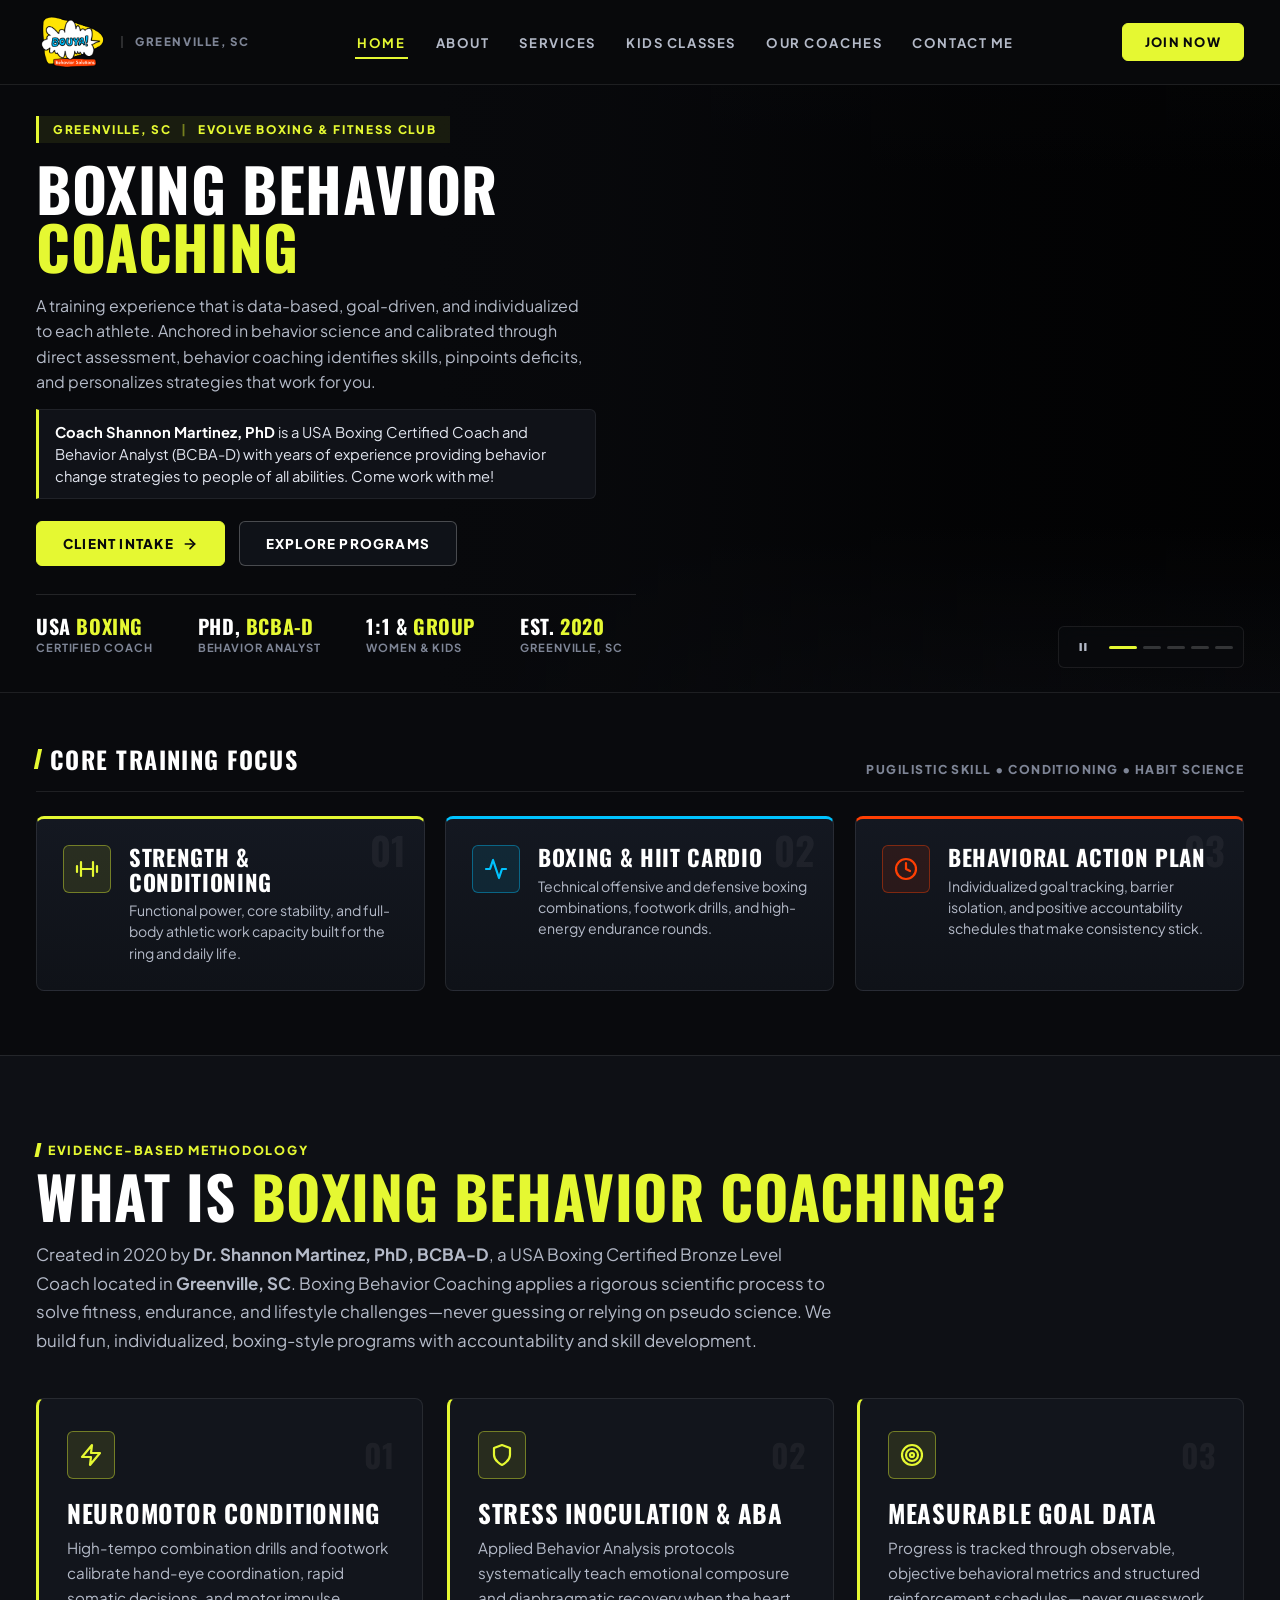
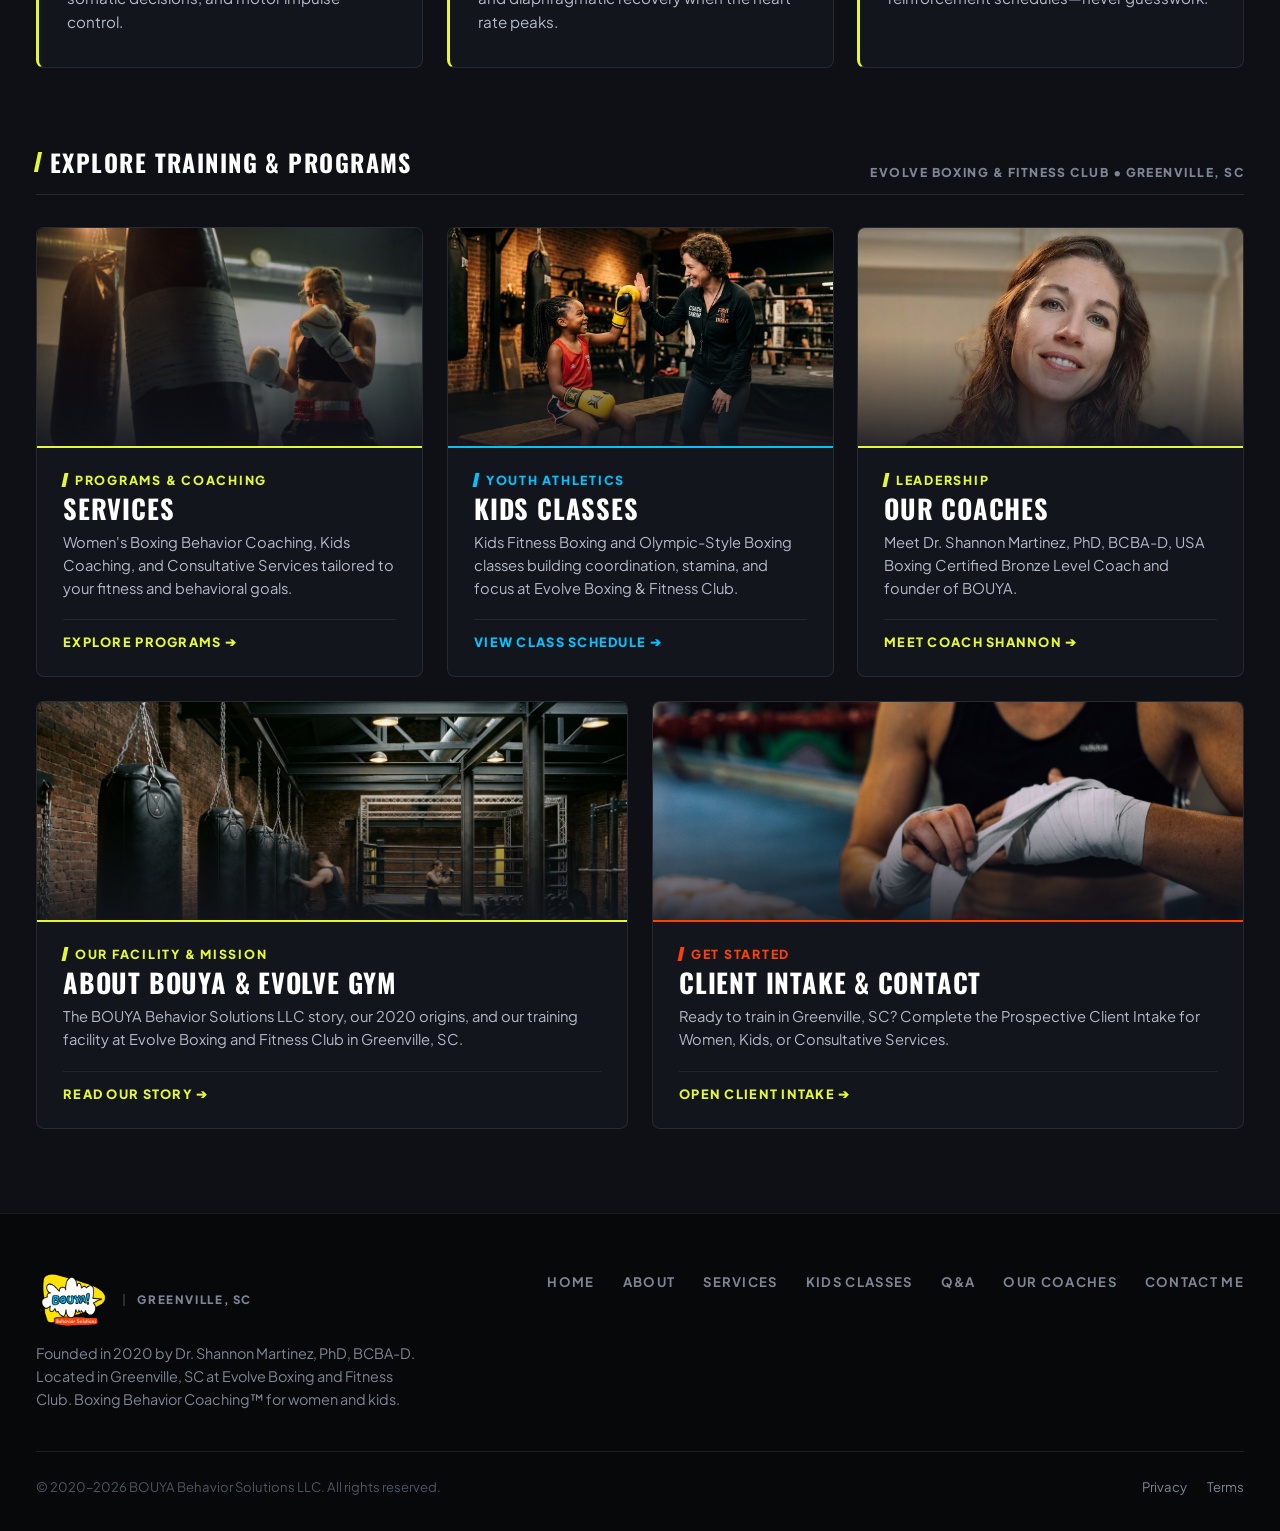
==== commit cfca2999: "Revamp athletic aesthetic, add dynamic video hero reel, new high-res photography, and kids classes p" ====
--- a/index.html
+++ b/index.html
@@ -4,36 +4,39 @@
   <meta charset="UTF-8">
   <meta name="viewport" content="width=device-width, initial-scale=1.0">
   <title>BOUYA | Boxing Behavior Coaching - Dr. Shannon Martinez</title>
-  <meta name="description" content="Own your strength with BOUYA Boxing Behavior Coaching. Founded by Dr. Shannon Martinez, PhD, BCBA-D. Clinical behavioral psychology meets pugilistic discipline.">
+  <meta name="description" content="BOUYA Boxing Behavior Coaching. Founded by Dr. Shannon Martinez, PhD, BCBA-D. Clinical behavioral psychology meets pugilistic discipline in Greenville, SC.">
+  <meta http-equiv="Cache-Control" content="no-cache, no-store, must-revalidate">
+  <meta http-equiv="Pragma" content="no-cache">
+  <meta http-equiv="Expires" content="0">
   <link rel="icon" type="image/png" href="assets/icons/logo.png">
-  <link rel="stylesheet" href="css/style.css?v=3.2">
+  <link rel="preconnect" href="https://fonts.googleapis.com">
+  <link rel="preconnect" href="https://fonts.gstatic.com" crossorigin>
+  <link href="https://fonts.googleapis.com/css2?family=Oswald:wght@600;700&family=Plus+Jakarta+Sans:wght@400;500;600;700;800&display=swap" rel="stylesheet">
+  <link rel="stylesheet" href="css/style.css?v=4.2">
 </head>
 <body>
-  <!-- Google AI Procedural Mathematical Grid Background -->
   <div class="procedural-grid-bg" aria-hidden="true"></div>
 
-  <!-- ================= Apple-Style Acrylic Header (Edge-to-Edge) ================= -->
+  <!-- ================= Athletic Studio Header ================= -->
   <header class="site-header" id="siteHeader">
     <div class="content-container">
       <div class="header-inner">
-        <!-- Logo: Official BOUYA! Emblem -->
         <a href="index.html" class="brand-logo" aria-label="BOUYA Homepage">
           <img src="assets/icons/logo.png" alt="BOUYA! Behavior Solutions" class="brand-logo-img">
           <span class="brand-badge-sub">GREENVILLE, SC</span>
         </a>
 
-        <!-- Navigation Tabs (Home, About, Services, Our Coaches, Contact Me) -->
         <nav aria-label="Primary Navigation">
           <ul class="nav-tabs" id="navTabs">
             <li><a href="index.html" class="nav-link active">Home</a></li>
             <li><a href="about.html" class="nav-link">About</a></li>
             <li><a href="services.html" class="nav-link">Services</a></li>
+            <li><a href="kids-classes.html" class="nav-link">Kids Classes</a></li>
             <li><a href="coaches.html" class="nav-link">Our Coaches</a></li>
             <li><a href="contact.html" class="nav-link">Contact Me</a></li>
           </ul>
         </nav>
 
-        <!-- Right Action Button & Mobile Toggle -->
         <div style="display: flex; align-items: center; gap: 16px;">
           <a href="contact.html" class="btn-join-pill">JOIN NOW</a>
           <button class="mobile-toggle" id="mobileToggle" aria-label="Toggle navigation menu" aria-expanded="false">
@@ -49,92 +52,144 @@
   </header>
 
   <main class="site-content">
-    <!-- ================= Edge-to-Edge Hero Section ================= -->
+    <!-- ================= Edge-to-Edge Athletic Hero Section (Spliced Video Reel) ================= -->
     <section class="hero-section-full" aria-label="Hero Introduction">
-      <!-- High-res background image extending to the right screen edge -->
-      <div class="hero-full-bg-media" style="background-image: url('assets/images/hero-athlete-headroom.jpg?v=3.2');"></div>
+      <div class="hero-full-bg-media">
+        <video id="heroVideoA" class="hero-bg-video is-active" muted playsinline preload="auto"></video>
+        <video id="heroVideoB" class="hero-bg-video" muted playsinline preload="auto"></video>
+      </div>
       <div class="hero-full-gradient"></div>
-      <!-- Subtle Procedural Interactive Mesh Canvas -->
-      <canvas id="proceduralMeshCanvas" class="procedural-mesh-canvas" aria-hidden="true"></canvas>
+
+      <!-- Minimal Reel Controls (Play/Pause + Segment Indicators) -->
+      <div class="hero-reel-hud" id="heroReelHud" aria-label="Hero video reel controls">
+        <button type="button" class="hero-reel-btn" id="heroReelToggle" title="Play or pause video reel" aria-label="Play or pause video reel">
+          <svg class="icon-pause" viewBox="0 0 24 24" fill="currentColor">
+            <rect x="6" y="5" width="4" height="14" rx="1"></rect>
+            <rect x="14" y="5" width="4" height="14" rx="1"></rect>
+          </svg>
+          <svg class="icon-play" viewBox="0 0 24 24" fill="currentColor">
+            <polygon points="7 5 19 12 7 19 7 5"></polygon>
+          </svg>
+        </button>
+        <div class="hero-reel-segments" id="heroReelSegments">
+          <button type="button" class="reel-seg active" data-clip="0" aria-label="Clip 1"></button>
+          <button type="button" class="reel-seg" data-clip="1" aria-label="Clip 2"></button>
+          <button type="button" class="reel-seg" data-clip="2" aria-label="Clip 3"></button>
+          <button type="button" class="reel-seg" data-clip="3" aria-label="Clip 4"></button>
+          <button type="button" class="reel-seg" data-clip="4" aria-label="Clip 5"></button>
+        </div>
+      </div>
 
       <div class="content-container" style="width: 100%;">
         <div class="hero-full-content">
           <div class="hero-content-box">
-            <!-- Massive Headline: OWN YOUR STRENGTH -->
+            <div class="hero-kicker-bar">
+              <span>GREENVILLE, SC</span>
+              <span style="opacity: 0.45;">|</span>
+              <span>EVOLVE BOXING &amp; FITNESS CLUB</span>
+            </div>
+
             <h1 class="hero-display-title">
-              OWN YOUR
-              <span class="text-yellow">STRENGTH</span>
+              BOXING BEHAVIOR
+              <span class="text-yellow">COACHING</span>
             </h1>
 
-            <!-- Lead Subtitle -->
             <p class="hero-lead-text">
-              Evidence-based Boxing Behavior Coaching for women in their 30s–50s and girls &amp; youth ages 5–17. Developing boxing skills, endurance, and resilience through behavioral principles.
+              A training experience that is data-based, goal-driven, and individualized to each athlete. Anchored in behavior science and calibrated through direct assessment, behavior coaching identifies skills, pinpoints deficits, and personalizes strategies that work for you.
             </p>
 
-            <!-- Buttons: Solid Yellow Pill + Acrylic Glass Outlined Pill -->
+            <div class="hero-coach-callout">
+              <strong>Coach Shannon Martinez, PhD</strong> is a USA Boxing Certified Coach and Behavior Analyst (BCBA-D) with years of experience providing behavior change strategies to people of all abilities. Come work with me!
+            </div>
+
             <div class="hero-buttons-group">
-              <a href="contact.html?form=women" class="btn-start-today">CLIENT INTAKE</a>
+              <a href="contact.html?form=women" class="btn-start-today">
+                <span>CLIENT INTAKE</span>
+                <svg width="16" height="16" viewBox="0 0 24 24" fill="none" stroke="currentColor" stroke-width="2.5" stroke-linecap="round" stroke-linejoin="round"><line x1="5" y1="12" x2="19" y2="12"></line><polyline points="12 5 19 12 12 19"></polyline></svg>
+              </a>
               <a href="services.html" class="btn-explore-outline">EXPLORE PROGRAMS</a>
             </div>
+
+            <!-- Athletic Authority & Credential Strip -->
+            <div class="hero-stats-strip">
+              <div class="hero-stat-item">
+                <span class="hero-stat-val">USA <span>BOXING</span></span>
+                <span class="hero-stat-lbl">Certified Coach</span>
+              </div>
+              <div class="hero-stat-item">
+                <span class="hero-stat-val">PhD, <span>BCBA-D</span></span>
+                <span class="hero-stat-lbl">Behavior Analyst</span>
+              </div>
+              <div class="hero-stat-item">
+                <span class="hero-stat-val">1:1 &amp; <span>GROUP</span></span>
+                <span class="hero-stat-lbl">Women &amp; Kids</span>
+              </div>
+              <div class="hero-stat-item">
+                <span class="hero-stat-val">EST. <span>2020</span></span>
+                <span class="hero-stat-lbl">Greenville, SC</span>
+              </div>
+            </div>
           </div>
         </div>
       </div>
     </section>
 
-    <!-- ================= "Our Focus" Acrylic Glass Cards Section ================= -->
-    <section class="our-focus-full-section" aria-label="Our Focus Areas">
+    <!-- ================= Core Training Focus Section ================= -->
+    <section class="our-focus-full-section" aria-label="Core Training Disciplines">
       <div class="content-container">
         <div class="focus-top-bar">
-          <h2 class="focus-heading-text">Our Focus</h2>
-          <div class="focus-chevrons" aria-hidden="true">
-            <button class="focus-chevron-btn" aria-label="Previous focus slide">‹</button>
-            <button class="focus-chevron-btn" aria-label="Next focus slide">›</button>
-          </div>
+          <h2 class="focus-heading-text">Core Training Focus</h2>
+          <span class="focus-sub-note">PUGILISTIC SKILL • CONDITIONING • HABIT SCIENCE</span>
         </div>
 
         <div class="focus-cards-trio">
-          <!-- Card 1: Strength & Conditioning (Brand Yellow) -->
+          <!-- Card 1: Strength & Conditioning -->
           <div class="focus-card-acrylic">
+            <span class="card-index-num">01</span>
             <div class="focus-yellow-badge">
-              <svg viewBox="0 0 24 24" fill="none" stroke="currentColor" stroke-width="2.5" stroke-linecap="round">
+              <svg viewBox="0 0 24 24" fill="none" stroke="currentColor" stroke-width="2.2" stroke-linecap="round">
                 <path d="M6 5v14M18 5v14M2 9v6M22 9v6M6 12h12"></path>
               </svg>
             </div>
-            <div class="focus-card-label">
-              STRENGTH &amp;<br>CONDITIONING
-            </div>
-          </div>
-
-          <!-- Card 2: HIIT & Cardio (Logo Cyan/Blue Accent) -->
+            <div>
+              <div class="focus-card-label">STRENGTH &amp; CONDITIONING</div>
+              <p class="focus-card-sub">Functional power, core stability, and full-body athletic work capacity built for the ring and daily life.</p>
+            </div>
+          </div>
+
+          <!-- Card 2: Boxing & HIIT Cardio -->
           <div class="focus-card-acrylic card-accent-blue">
+            <span class="card-index-num">02</span>
             <div class="focus-blue-badge">
-              <svg viewBox="0 0 24 24" fill="none" stroke="currentColor" stroke-width="2.5" stroke-linecap="round">
-                <path d="M19 14l-4-4 2-5-4 2-3-3v4l3 3-3 7"></path>
-                <circle cx="17" cy="4" r="2"></circle>
+              <svg viewBox="0 0 24 24" fill="none" stroke="currentColor" stroke-width="2.2" stroke-linecap="round" stroke-linejoin="round">
+                <polyline points="22 12 18 12 15 21 9 3 6 12 2 12"></polyline>
               </svg>
             </div>
-            <div class="focus-card-label">
-              HIIT &amp;<br>CARDIO
-            </div>
-          </div>
-
-          <!-- Card 3: Nutrition / Behavioral Action Plan (Logo Reddish-Orange Accent) -->
+            <div>
+              <div class="focus-card-label">BOXING &amp; HIIT CARDIO</div>
+              <p class="focus-card-sub">Technical offensive and defensive boxing combinations, footwork drills, and high-energy endurance rounds.</p>
+            </div>
+          </div>
+
+          <!-- Card 3: Behavioral Habit Plan -->
           <div class="focus-card-acrylic card-accent-orange">
+            <span class="card-index-num">03</span>
             <div class="focus-orange-badge">
-              <svg viewBox="0 0 24 24" fill="none" stroke="currentColor" stroke-width="2.5" stroke-linecap="round">
-                <path d="M12 2a5 5 0 0 0-5 5v1a5 5 0 0 0 10 0V7a5 5 0 0 0-5-5z"></path>
-                <path d="M12 14v8M8 18h8"></path>
+              <svg viewBox="0 0 24 24" fill="none" stroke="currentColor" stroke-width="2.2" stroke-linecap="round" stroke-linejoin="round">
+                <circle cx="12" cy="12" r="10"></circle>
+                <polyline points="12 6 12 12 16 14"></polyline>
               </svg>
             </div>
-            <div class="focus-card-label">
-              NUTRITION<br>PLAN
+            <div>
+              <div class="focus-card-label">BEHAVIORAL ACTION PLAN</div>
+              <p class="focus-card-sub">Individualized goal tracking, barrier isolation, and positive accountability schedules that make consistency stick.</p>
             </div>
           </div>
         </div>
       </div>
     </section>
 
-    <!-- ================= Section: What is Boxing Behavior Coaching? (PDF Requirement 2.e) ================= -->
+    <!-- ================= Section: What is Boxing Behavior Coaching? ================= -->
     <section class="secondary-section-full" id="concept">
       <div class="content-container">
         <div class="section-tag-header">
@@ -147,18 +202,16 @@
           </p>
         </div>
 
-        <!-- 3 Behavioral Pillars in Frosted Acrylic Glass Cards -->
+        <!-- 3 Behavioral Pillars -->
         <div class="pillars-trio-grid">
           <div class="pillar-acrylic-card">
             <div class="pillar-icon-header">
-              <div class="focus-yellow-badge" style="width: 44px; height: 44px;">
-                <svg viewBox="0 0 24 24" fill="none" stroke="currentColor" stroke-width="2.5">
-                  <path d="M18 11V6a2 2 0 0 0-2-2v0a2 2 0 0 0-2 2v0"></path>
-                  <path d="M14 10V4a2 2 0 0 0-2-2v0a2 2 0 0 0-2 2v2"></path>
-                  <path d="M10 10.5V6a2 2 0 0 0-2-2v0a2 2 0 0 0-2 2v8"></path>
-                  <path d="M18 8a2 2 0 1 1 4 0v6a8 8 0 0 1-8 8h-2c-2.8 0-4.5-.86-5.99-2.34l-3.6-3.6a2 2 0 0 1 2.83-2.82L7 15"></path>
+              <div class="focus-yellow-badge">
+                <svg viewBox="0 0 24 24" fill="none" stroke="currentColor" stroke-width="2.2" stroke-linecap="round" stroke-linejoin="round">
+                  <polygon points="13 2 3 14 12 14 11 22 21 10 12 10 13 2"></polygon>
                 </svg>
               </div>
+              <span class="card-index-num" style="position: static; font-size: 2rem;">01</span>
             </div>
             <h3 class="pillar-card-title">Neuromotor Conditioning</h3>
             <p class="pillar-desc">
@@ -168,12 +221,12 @@
 
           <div class="pillar-acrylic-card">
             <div class="pillar-icon-header">
-              <div class="focus-yellow-badge" style="width: 44px; height: 44px;">
-                <svg viewBox="0 0 24 24" fill="none" stroke="currentColor" stroke-width="2.5">
-                  <path d="M9.5 2A2.5 2.5 0 0 1 12 4.5v15a2.5 2.5 0 0 1-4.96.44 2.5 2.5 0 0 1-2.96-3.08 3 3 0 0 1-.34-5.58 2.5 2.5 0 0 1 1.32-4.24 2.5 2.5 0 0 1 4.44-5.04z"></path>
-                  <path d="M14.5 2A2.5 2.5 0 0 0 12 4.5v15a2.5 2.5 0 0 0 4.96.44 2.5 2.5 0 0 0 2.96-3.08 3 3 0 0 0 .34-5.58 2.5 2.5 0 0 0-1.32-4.24 2.5 2.5 0 0 0-4.44-5.04z"></path>
+              <div class="focus-yellow-badge">
+                <svg viewBox="0 0 24 24" fill="none" stroke="currentColor" stroke-width="2.2" stroke-linecap="round" stroke-linejoin="round">
+                  <path d="M12 22s8-4 8-10V5l-8-3-8 3v7c0 6 8 10 8 10z"></path>
                 </svg>
               </div>
+              <span class="card-index-num" style="position: static; font-size: 2rem;">02</span>
             </div>
             <h3 class="pillar-card-title">Stress Inoculation &amp; ABA</h3>
             <p class="pillar-desc">
@@ -183,13 +236,14 @@
 
           <div class="pillar-acrylic-card">
             <div class="pillar-icon-header">
-              <div class="focus-yellow-badge" style="width: 44px; height: 44px;">
-                <svg viewBox="0 0 24 24" fill="none" stroke="currentColor" stroke-width="2.5">
+              <div class="focus-yellow-badge">
+                <svg viewBox="0 0 24 24" fill="none" stroke="currentColor" stroke-width="2.2" stroke-linecap="round" stroke-linejoin="round">
                   <circle cx="12" cy="12" r="10"></circle>
                   <circle cx="12" cy="12" r="6"></circle>
                   <circle cx="12" cy="12" r="2"></circle>
                 </svg>
               </div>
+              <span class="card-index-num" style="position: static; font-size: 2rem;">03</span>
             </div>
             <h3 class="pillar-card-title">Measurable Goal Data</h3>
             <p class="pillar-desc">
@@ -198,57 +252,87 @@
           </div>
         </div>
 
-        <!-- ================= 4 Subpage Acrylic Links (PDF Requirement 2.f) ================= -->
-        <div style="margin-top: 64px;">
-          <span class="tag-label" style="text-align: center; display: block;">EXPLORE PLATFORM SECTIONS</span>
+        <!-- ================= 5 Subpage Showcase Cards ================= -->
+        <div style="margin-top: 76px;">
+          <div class="focus-top-bar" style="margin-bottom: 28px;">
+            <h2 class="focus-heading-text">Explore Training &amp; Programs</h2>
+            <span class="focus-sub-note">EVOLVE BOXING &amp; FITNESS CLUB • GREENVILLE, SC</span>
+          </div>
 
           <div class="four-links-grid">
-            <!-- Link 1: About -->
-            <a href="about.html" class="four-link-acrylic-card">
-              <div class="four-link-photo-frame">
-                <img src="assets/images/gym-facility.jpg" alt="About BOUYA Studio Facility">
-              </div>
-              <h3 class="four-link-title">ABOUT</h3>
-              <p class="four-link-caption">
-                BOUYA Behavior Solutions LLC story, 2020 origins, and our Greenville, SC private studio facility.
-              </p>
-              <span class="four-link-btn">EXPLORE ➔</span>
-            </a>
-
-            <!-- Link 2: Services -->
+            <!-- Link 1: Services -->
             <a href="services.html" class="four-link-acrylic-card">
               <div class="four-link-photo-frame">
-                <img src="assets/images/woman-heavy-bag.jpg" alt="Services and Coaching Programs">
-              </div>
-              <h3 class="four-link-title">SERVICES</h3>
-              <p class="four-link-caption">
-                Women's Coaching (30+), Children's Performance (5–17), and Consultative Services.
-              </p>
-              <span class="four-link-btn">EXPLORE ➔</span>
+                <img src="assets/images/pexels-koolshooters-9945075.jpg?v=4.1" alt="Women's and Kids Boxing Behavior Coaching Services">
+              </div>
+              <div class="four-link-body">
+                <span class="tag-label" style="font-size: 0.78rem; margin-bottom: 6px;">PROGRAMS &amp; COACHING</span>
+                <h3 class="four-link-title">SERVICES</h3>
+                <p class="four-link-caption">
+                  Women's Boxing Behavior Coaching, Kids Coaching, and Consultative Services tailored to your fitness and behavioral goals.
+                </p>
+                <span class="four-link-btn">EXPLORE PROGRAMS ➔</span>
+              </div>
+            </a>
+
+            <!-- Link 2: Kids Classes -->
+            <a href="kids-classes.html" class="four-link-acrylic-card">
+              <div class="four-link-photo-frame" style="border-bottom-color: var(--logo-blue);">
+                <img src="assets/images/k.jpg?v=4.1" alt="Coach Shannon Martinez high-fiving young boxer with yellow gloves">
+              </div>
+              <div class="four-link-body">
+                <span class="tag-label tag-label-blue" style="font-size: 0.78rem; margin-bottom: 6px;">YOUTH ATHLETICS</span>
+                <h3 class="four-link-title">KIDS CLASSES</h3>
+                <p class="four-link-caption">
+                  Kids Fitness Boxing and Olympic-Style Boxing classes building coordination, stamina, and focus at Evolve Boxing &amp; Fitness Club.
+                </p>
+                <span class="four-link-btn" style="color: var(--logo-blue);">VIEW CLASS SCHEDULE ➔</span>
+              </div>
             </a>
 
             <!-- Link 3: Our Coaches -->
             <a href="coaches.html" class="four-link-acrylic-card">
               <div class="four-link-photo-frame">
-                <img src="assets/images/dr-shannon-martinez.jpg" alt="Dr. Shannon Martinez, Founder & Coach">
-              </div>
-              <h3 class="four-link-title">OUR COACHES</h3>
-              <p class="four-link-caption">
-                Meet Dr. Shannon Martinez, PhD, BCBA-D, USA Boxing Bronze Level Coach and our coaching roster.
-              </p>
-              <span class="four-link-btn">EXPLORE ➔</span>
+                <img src="assets/images/dr-shannon-martinez.jpg?v=4.0" alt="Dr. Shannon Martinez, Founder & Coach">
+              </div>
+              <div class="four-link-body">
+                <span class="tag-label" style="font-size: 0.78rem; margin-bottom: 6px;">LEADERSHIP</span>
+                <h3 class="four-link-title">OUR COACHES</h3>
+                <p class="four-link-caption">
+                  Meet Dr. Shannon Martinez, PhD, BCBA-D, USA Boxing Certified Bronze Level Coach and founder of BOUYA.
+                </p>
+                <span class="four-link-btn">MEET COACH SHANNON ➔</span>
+              </div>
             </a>
 
-            <!-- Link 4: Contact Me -->
+            <!-- Link 4: About -->
+            <a href="about.html" class="four-link-acrylic-card">
+              <div class="four-link-photo-frame">
+                <img src="assets/images/gym-facility.jpg?v=4.0" alt="About BOUYA at Evolve Boxing and Fitness Club">
+              </div>
+              <div class="four-link-body">
+                <span class="tag-label" style="font-size: 0.78rem; margin-bottom: 6px;">OUR FACILITY &amp; MISSION</span>
+                <h3 class="four-link-title">ABOUT BOUYA &amp; EVOLVE GYM</h3>
+                <p class="four-link-caption">
+                  The BOUYA Behavior Solutions LLC story, our 2020 origins, and our training facility at Evolve Boxing and Fitness Club in Greenville, SC.
+                </p>
+                <span class="four-link-btn">READ OUR STORY ➔</span>
+              </div>
+            </a>
+
+            <!-- Link 5: Contact Me -->
             <a href="contact.html" class="four-link-acrylic-card">
-              <div class="four-link-photo-frame">
-                <img src="assets/images/child-athlete-gym.jpg" alt="Contact Dr. Shannon Martinez">
-              </div>
-              <h3 class="four-link-title">CLIENT INTAKE</h3>
-              <p class="four-link-caption">
-                Located in Greenville, SC. Prospective Client Intake for Women (30s–50s) and Youth (5–17).
-              </p>
-              <span class="four-link-btn">OPEN INTAKE ➔</span>
+              <div class="four-link-photo-frame" style="border-bottom-color: var(--logo-orange);">
+                <img src="assets/images/contact-gloves.jpg?v=4.1" alt="Athlete wrapping hands for training session">
+              </div>
+              <div class="four-link-body">
+                <span class="tag-label tag-label-orange" style="font-size: 0.78rem; margin-bottom: 6px;">GET STARTED</span>
+                <h3 class="four-link-title">CLIENT INTAKE &amp; CONTACT</h3>
+                <p class="four-link-caption">
+                  Ready to train in Greenville, SC? Complete the Prospective Client Intake for Women, Kids, or Consultative Services.
+                </p>
+                <span class="four-link-btn" style="color: var(--yellow-pulse);">OPEN CLIENT INTAKE ➔</span>
+              </div>
             </a>
           </div>
         </div>
@@ -256,17 +340,17 @@
     </section>
   </main>
 
-  <!-- ================= Full-Width Edge-to-Edge Acrylic Footer ================= -->
+  <!-- ================= Full-Width Footer ================= -->
   <footer class="site-footer-full">
     <div class="content-container">
       <div class="footer-top-layout">
         <div>
           <a href="index.html" class="brand-logo" style="margin-bottom: 12px;">
-            <img src="assets/icons/logo.png" alt="BOUYA! Behavior Solutions" class="brand-logo-img" style="height: 54px;">
+            <img src="assets/icons/logo.png" alt="BOUYA! Behavior Solutions" class="brand-logo-img" style="height: 60px;">
             <span class="brand-badge-sub">GREENVILLE, SC</span>
           </a>
-          <p style="font-size: 0.88rem; color: var(--text-muted); max-width: 380px; line-height: 1.6;">
-            Founded in 2020 by Dr. Shannon Martinez, PhD, BCBA-D. Located in Greenville, SC. Boxing Behavior Coaching™ for women ages 30+ and children ages 5–17.
+          <p style="font-size: 0.9rem; color: var(--text-muted); max-width: 390px; line-height: 1.6;">
+            Founded in 2020 by Dr. Shannon Martinez, PhD, BCBA-D. Located in Greenville, SC at Evolve Boxing and Fitness Club. Boxing Behavior Coaching™ for women and kids.
           </p>
         </div>
 
@@ -274,6 +358,7 @@
           <li><a href="index.html">Home</a></li>
           <li><a href="about.html">About</a></li>
           <li><a href="services.html">Services</a></li>
+          <li><a href="kids-classes.html">Kids Classes</a></li>
           <li><a href="services.html#faq">Q&amp;A</a></li>
           <li><a href="coaches.html">Our Coaches</a></li>
           <li><a href="contact.html">Contact Me</a></li>
@@ -292,15 +377,15 @@
     </div>
   </footer>
 
-  <!-- ================= Apple-Style Frosted Acrylic Consultation Modal ================= -->
+  <!-- ================= Consultation Modal ================= -->
   <div class="modal-overlay" id="consultationModal" role="dialog" aria-modal="true" aria-labelledby="modalHeading">
     <div class="modal-acrylic-content">
       <button class="modal-close-btn" data-close-modal aria-label="Close dialog">✕</button>
       <span class="tag-label" style="margin-bottom: 8px;">DIRECT CONSULTATION</span>
-      <h3 id="modalHeading" style="font-size: 1.7rem; font-weight: 900; color: #fff; margin-bottom: 8px;">
+      <h3 id="modalHeading" style="font-size: 2rem; font-weight: 800; color: #fff; margin-bottom: 8px; text-transform: uppercase;">
         BOOK WITH <span style="color: var(--yellow-pulse);">DR. SHANNON MARTINEZ</span>
       </h3>
-      <p style="color: var(--text-desc); font-size: 0.88rem; margin-bottom: 22px;">
+      <p style="color: var(--text-desc); font-size: 0.9rem; margin-bottom: 22px;">
         Take control of your focus, physical resilience, and daily habits. We will review your inquiry within 24 hours.
       </p>
 
@@ -316,21 +401,21 @@
         <div class="form-group-item">
           <label class="form-field-label" for="modalService">Program of Interest</label>
           <select id="modalService" class="form-select-element">
-            <option value="women">Boxing Behavior Coaching for Women (30+)</option>
-            <option value="children">Boxing Behavior Coaching for Children (5–17)</option>
-            <option value="consultative">Consultative Services (Strategy & Troubleshooting)</option>
-            <option value="general">General Inquiries / Greenville, SC Studio</option>
+            <option value="women">Boxing Behavior Coaching for Women</option>
+            <option value="children">Boxing Behavior Coaching for Kids</option>
+            <option value="consultative">Consultative Services (Strategy &amp; Troubleshooting)</option>
+            <option value="general">General Inquiries / Evolve Boxing &amp; Fitness Club</option>
           </select>
         </div>
         <div class="form-group-item">
           <label class="form-field-label" for="modalNotes">Your Goals</label>
           <textarea id="modalNotes" rows="3" class="form-textarea-element" placeholder="What habits or goals do you want to conquer?"></textarea>
         </div>
-        <button type="submit" class="btn-start-today" style="width: 100%; border: none; margin-top: 6px;">SUBMIT CONSULTATION REQUEST</button>
+        <button type="submit" class="btn-start-today" style="width: 100%; margin-top: 6px;">SUBMIT CONSULTATION REQUEST</button>
       </form>
     </div>
   </div>
 
-  <script src="js/main.js?v=3.2"></script>
+  <script src="js/main.js?v=4.2"></script>
 </body>
 </html>
--- a/css/style.css
+++ b/css/style.css
@@ -1,71 +1,72 @@
 /* ==========================================================================
-   BOUYA BEHAVIOR SOLUTIONS - GOOGLE AI MINIMALIST PRECISION & PROCEDURAL SYSTEM
-   Electric Chartreuse (#E5F832) + Matte Obsidian + Hairline Specular Precision
+   BOUYA BEHAVIOR SOLUTIONS - ATHLETIC & BOXING PERFORMANCE DESIGN SYSTEM
+   High-Contrast Matte Charcoal + Electric Chartreuse (#E5F832) + Cohesive Logo Accents
    ========================================================================== */
 
-@import url('https://fonts.googleapis.com/css2?family=Inter:wght@400;500;600;700;800;900&display=swap');
+@import url('https://fonts.googleapis.com/css2?family=Oswald:wght@600;700&family=Plus+Jakarta+Sans:wght@400;500;600;700;800&display=swap');
 
 :root {
-  /* Brand Yellow & High-Precision Accents */
+  /* Brand Yellow & High-Impact Athletic Accents */
   --yellow-pulse: #e5f832;         /* Signature electric chartreuse */
-  --yellow-hover: #d6e828;
+  --yellow-hover: #d3e622;
   --yellow-subtle: rgba(229, 248, 50, 0.08);
   --yellow-hairline: rgba(229, 248, 50, 0.45);
-  --yellow-border: rgba(229, 248, 50, 0.25);
+  --yellow-border: rgba(229, 248, 50, 0.28);
 
   /* Brand Cohesive Logo Accents */
   --logo-blue: #00c3ff;            /* BOUYA! electric cyan/blue from logo */
   --logo-blue-hover: #00abdf;
-  --logo-blue-subtle: rgba(0, 195, 255, 0.10);
+  --logo-blue-subtle: rgba(0, 195, 255, 0.09);
   --logo-blue-hairline: rgba(0, 195, 255, 0.45);
-  --logo-blue-border: rgba(0, 195, 255, 0.25);
+  --logo-blue-border: rgba(0, 195, 255, 0.28);
 
   --logo-orange: #ff3f03;          /* Behavior Solutions reddish-orange from logo */
   --logo-orange-hover: #e63702;
-  --logo-orange-subtle: rgba(255, 63, 3, 0.10);
+  --logo-orange-subtle: rgba(255, 63, 3, 0.09);
   --logo-orange-hairline: rgba(255, 63, 3, 0.45);
-  --logo-orange-border: rgba(255, 63, 3, 0.25);
-
-  /* Deep Backgrounds (Obsidian & Titanium Charcoal) */
-  --bg-page: #08090c;
-  --bg-section: #0c0d12;
-  --bg-card: rgba(14, 16, 23, 0.76);
-
-  /* Google AI Clean Precision Glass Tokens (Zero Cheap Muddy Glow) */
-  --glass-bg: rgba(16, 18, 25, 0.68);
-  --glass-bg-hover: rgba(22, 25, 36, 0.82);
-  --glass-card: rgba(15, 17, 24, 0.74);
-  --glass-card-hover: rgba(22, 25, 36, 0.88);
-  --glass-header: rgba(8, 9, 12, 0.72);
-  --glass-header-scrolled: rgba(8, 9, 12, 0.92);
-  --glass-border: rgba(255, 255, 255, 0.075);
-  --glass-border-hover: rgba(229, 248, 50, 0.4);
-  --glass-specular: inset 0 1px 0 0 rgba(255, 255, 255, 0.1);
-  --glass-shadow: 0 16px 40px -10px rgba(0, 0, 0, 0.6);
-  --glass-blur: blur(24px) saturate(160%);
+  --logo-orange-border: rgba(255, 63, 3, 0.28);
+
+  /* Grounded Gym Architectural Surfaces (Matte Obsidian & Iron Slate) */
+  --bg-page: #090a0d;
+  --bg-section: #0e1015;
+  --bg-card: #12151c;
+
+  /* Clean Structural Surface Tokens */
+  --glass-bg: #12151c;
+  --glass-bg-hover: #171b24;
+  --glass-card: #12151c;
+  --glass-card-hover: #161a23;
+  --glass-header: rgba(9, 10, 13, 0.92);
+  --glass-header-scrolled: rgba(9, 10, 13, 0.98);
+  --glass-border: rgba(255, 255, 255, 0.09);
+  --glass-border-hover: rgba(229, 248, 50, 0.45);
+  --glass-specular: none;
+  --glass-shadow: 0 14px 32px -8px rgba(0, 0, 0, 0.7);
+  --glass-blur: blur(12px);
 
   /* Typography Colors */
   --text-white: #ffffff;
-  --text-desc: #9da3b4;
-  --text-muted: #74798a;
-  --text-dim: #454958;
+  --text-desc: #b4bac8;
+  --text-muted: #7e8596;
+  --text-dim: #4e5465;
   --text-black: #08090b;
 
-  /* Typography */
-  --font-main: 'Inter', -apple-system, BlinkMacSystemFont, 'Segoe UI', Roboto, sans-serif;
+  /* Athletic Typography System (Oswald for big display headlines, Plus Jakarta Sans for crisp UI/buttons/body) */
+  --font-display: 'Oswald', -apple-system, BlinkMacSystemFont, 'Segoe UI', sans-serif;
+  --font-main: 'Plus Jakarta Sans', -apple-system, BlinkMacSystemFont, 'Segoe UI', Roboto, sans-serif;
 
   /* Layout Max Width */
-  --content-max: 1380px;
-
-  /* Radius & Curves */
-  --radius-sm: 8px;
-  --radius-card: 14px;
-  --radius-pill: 9999px;
-
-  /* Google Signature Fluid Cubic-Bezier Curves */
-  --transition-fast: 0.2s cubic-bezier(0.16, 1, 0.3, 1);
-  --transition-normal: 0.32s cubic-bezier(0.16, 1, 0.3, 1);
-  --transition-smooth: 0.55s cubic-bezier(0.16, 1, 0.3, 1);
+  --content-max: 1360px;
+
+  /* Crisp Athletic Geometry */
+  --radius-sm: 6px;
+  --radius-card: 8px;
+  --radius-pill: 6px;
+
+  /* Snappy Athletic Transitions */
+  --transition-fast: 0.18s cubic-bezier(0.16, 1, 0.3, 1);
+  --transition-normal: 0.28s cubic-bezier(0.16, 1, 0.3, 1);
+  --transition-smooth: 0.45s cubic-bezier(0.16, 1, 0.3, 1);
 }
 
 /* ----------------- Reset & Base ----------------- */
@@ -81,6 +82,7 @@
   color: var(--text-white);
   font-family: var(--font-main);
   -webkit-font-smoothing: antialiased;
+  -moz-osx-font-smoothing: grayscale;
   width: 100%;
   overflow-x: hidden;
 }
@@ -96,40 +98,22 @@
   position: relative;
 }
 
-/* ----------------- Google AI Procedural Background Elements ----------------- */
-/* Subtle Mathematical Coordinate Dot Grid (Masked radially) */
+/* Global Athletic Display Headings (Reserved for big titles so small UI text stays razor-sharp) */
+h1, h2, h3, .brand-name {
+  font-family: var(--font-display);
+}
+
+/* Subtle Architectural Diagonal Texture (Replaces Sci-Fi Dot Grid) */
 .procedural-grid-bg {
   position: fixed;
   inset: 0;
-  background-image: radial-gradient(rgba(255, 255, 255, 0.055) 1px, transparent 1px);
-  background-size: 28px 28px;
-  mask-image: radial-gradient(ellipse 75% 60% at 50% 28%, black 20%, transparent 80%);
-  -webkit-mask-image: radial-gradient(ellipse 75% 60% at 50% 28%, black 20%, transparent 80%);
-  pointer-events: none;
-  z-index: 0;
-}
-
-/* Ambient Subtle Lighting Washes (Delicate, not harsh) */
-body::before {
-  content: '';
-  position: fixed;
-  top: -20%;
-  right: -5%;
-  width: 750px;
-  height: 750px;
-  background: radial-gradient(circle, rgba(229, 248, 50, 0.035) 0%, transparent 68%);
-  pointer-events: none;
-  z-index: 0;
-}
-
-body::after {
-  content: '';
-  position: fixed;
-  bottom: 0%;
-  left: -10%;
-  width: 700px;
-  height: 700px;
-  background: radial-gradient(circle, rgba(255, 255, 255, 0.02) 0%, transparent 70%);
+  background-image: repeating-linear-gradient(
+    -45deg,
+    rgba(255, 255, 255, 0.012) 0px,
+    rgba(255, 255, 255, 0.012) 1px,
+    transparent 1px,
+    transparent 16px
+  );
   pointer-events: none;
   z-index: 0;
 }
@@ -174,7 +158,7 @@
   position: relative;
 }
 
-/* ----------------- Google AI Minimalist Header (Fixed & Frosted) ----------------- */
+/* ----------------- Athletic Studio Header ----------------- */
 .site-header {
   position: fixed;
   top: 0;
@@ -184,33 +168,14 @@
   background: var(--glass-header);
   backdrop-filter: var(--glass-blur);
   -webkit-backdrop-filter: var(--glass-blur);
-  border-bottom: 1px solid var(--glass-border);
-  box-shadow: 0 4px 24px rgba(0, 0, 0, 0.4), inset 0 1px 0 0 rgba(255, 255, 255, 0.08);
-  transition: background 0.3s ease, border-color 0.3s ease, box-shadow 0.3s ease;
-}
-
-/* Subtle Cohesive Logo Tri-Color Hairline Accent (Yellow -> Cyan Blue -> Reddish Orange) */
-.site-header::after {
-  content: '';
-  position: absolute;
-  bottom: -1px;
-  left: 0;
-  right: 0;
-  height: 1px;
-  background: linear-gradient(90deg, 
-    transparent 0%, 
-    rgba(229, 248, 50, 0.45) 18%, 
-    rgba(0, 195, 255, 0.45) 50%, 
-    rgba(255, 63, 3, 0.40) 82%, 
-    transparent 100%
-  );
-  pointer-events: none;
+  border-bottom: 1px solid rgba(255, 255, 255, 0.09);
+  transition: background 0.25s ease, border-color 0.25s ease, box-shadow 0.25s ease;
 }
 
 .site-header.scrolled {
   background: var(--glass-header-scrolled);
-  box-shadow: 0 8px 32px rgba(0, 0, 0, 0.65), inset 0 1px 0 0 rgba(255, 255, 255, 0.1);
-  border-bottom: 1px solid rgba(255, 255, 255, 0.1);
+  box-shadow: 0 10px 30px rgba(0, 0, 0, 0.75);
+  border-bottom: 1px solid rgba(255, 255, 255, 0.12);
 }
 
 .header-inner {
@@ -224,59 +189,63 @@
 .brand-logo {
   display: flex;
   align-items: center;
-  gap: 12px;
+  gap: 14px;
   text-decoration: none;
 }
 
 .brand-logo-img {
-  height: 48px;
+  height: 58px;
   width: auto;
-  max-width: 150px;
+  max-width: 180px;
   object-fit: contain;
   transition: transform var(--transition-fast);
 }
 
 .brand-logo:hover .brand-logo-img {
-  transform: scale(1.05);
+  transform: scale(1.03);
 }
 
 .brand-name {
-  font-size: 1.4rem;
-  font-weight: 900;
-  letter-spacing: 1.5px;
+  font-size: 1.6rem;
+  font-weight: 800;
+  letter-spacing: 1px;
   text-transform: uppercase;
   color: var(--text-white);
   line-height: 1;
 }
 
 .brand-badge-sub {
-  font-size: 0.65rem;
-  font-weight: 700;
-  color: var(--yellow-pulse);
-  letter-spacing: 1.2px;
-  text-transform: uppercase;
-  margin-left: 2px;
+  font-family: var(--font-main);
+  font-size: 0.72rem;
+  font-weight: 800;
+  color: var(--text-muted);
+  letter-spacing: 0.14em;
+  text-transform: uppercase;
+  padding-left: 12px;
+  border-left: 2px solid rgba(255, 255, 255, 0.15);
+  line-height: 1.1;
 }
 
 /* Nav Tabs */
 .nav-tabs {
   display: flex;
   align-items: center;
-  gap: 36px;
+  gap: 26px;
   list-style: none;
 }
 
 .nav-link {
+  font-family: var(--font-main);
   font-size: 0.82rem;
   font-weight: 700;
-  letter-spacing: 1.8px;
-  text-transform: uppercase;
-  color: var(--text-muted);
+  letter-spacing: 0.12em;
+  text-transform: uppercase;
+  color: var(--text-desc);
   display: flex;
   flex-direction: column;
   align-items: center;
   position: relative;
-  padding: 10px 4px;
+  padding: 8px 2px;
   transition: var(--transition-fast);
 }
 
@@ -292,25 +261,24 @@
   content: '';
   position: absolute;
   bottom: 0;
-  width: 22px;
+  left: 0;
+  right: 0;
   height: 2px;
   background-color: var(--yellow-pulse);
-  border-radius: 2px;
-  box-shadow: none; /* Clean precision line, no neon glow */
-}
-
-/* Join Now Pill Button - Crisp Elevation & Specular Edge */
+}
+
+/* Sharp Athletic CTA Button in Header */
 .btn-join-pill {
   background-color: var(--yellow-pulse);
   color: var(--text-black);
-  font-size: 0.82rem;
-  font-weight: 900;
-  letter-spacing: 1px;
-  text-transform: uppercase;
-  padding: 10px 24px;
-  border-radius: var(--radius-pill);
-  box-shadow: 0 2px 10px rgba(0, 0, 0, 0.35), inset 0 1px 0 rgba(255, 255, 255, 0.3);
-  border: 1px solid rgba(229, 248, 50, 0.8);
+  font-family: var(--font-main);
+  font-size: 0.8rem;
+  font-weight: 800;
+  letter-spacing: 0.1em;
+  text-transform: uppercase;
+  padding: 10px 22px;
+  border-radius: var(--radius-sm);
+  border: 1px solid var(--yellow-pulse);
   transition: var(--transition-fast);
   display: inline-flex;
   align-items: center;
@@ -320,7 +288,6 @@
 .btn-join-pill:hover {
   background-color: var(--yellow-hover);
   transform: translateY(-1px);
-  box-shadow: 0 4px 16px rgba(0, 0, 0, 0.45), inset 0 1px 0 rgba(255, 255, 255, 0.35);
 }
 
 .mobile-toggle {
@@ -334,107 +301,189 @@
   height: 26px;
 }
 
-/* ----------------- Edge-to-Edge Hero Section ----------------- */
+/* ----------------- Edge-to-Edge Hero Section (Refined Single-Viewport Proportions) ----------------- */
 .hero-section-full {
   position: relative;
   width: 100%;
-  min-height: 640px;
+  min-height: 580px;
   display: flex;
   align-items: center;
   overflow: hidden;
-  background-color: #08090b;
-}
-
-/* Background image on the right spanning to edge */
+  background-color: #08090c;
+  border-bottom: 1px solid var(--glass-border);
+}
+
+/* High-impact athlete photography / spliced video reel on the right */
 .hero-full-bg-media {
   position: absolute;
   top: 0;
   right: 0;
   bottom: 0;
-  width: 66%;
-  background-size: cover;
-  background-position: center right;
+  width: 65%;
+  background-color: #000000;
   z-index: 1;
   pointer-events: none;
-}
-
-/* Seamless edge gradient blend */
+  overflow: hidden;
+}
+
+.hero-bg-video {
+  position: absolute;
+  inset: 0;
+  width: 100%;
+  height: 100%;
+  object-fit: cover;
+  object-position: center center;
+  background-color: #000000;
+  opacity: 0;
+  transition: opacity 0.85s ease-in-out, transform 6s ease-out;
+  transform: scale(1.03);
+  filter: contrast(1.08) brightness(0.84) saturate(0.92);
+  pointer-events: none;
+}
+
+.hero-bg-video.is-active {
+  opacity: 1;
+  transform: scale(1);
+}
+
+/* Clean studio lighting vignette blend over video */
 .hero-full-gradient {
   position: absolute;
   inset: 0;
   background: 
-    linear-gradient(90deg, #08090b 0%, #08090b 32%, rgba(8, 9, 11, 0.88) 48%, rgba(8, 9, 11, 0.35) 75%, transparent 100%),
-    linear-gradient(180deg, transparent 75%, #08090b 100%);
+    linear-gradient(90deg, #08090c 0%, #08090c 34%, rgba(8, 9, 12, 0.90) 48%, rgba(8, 9, 12, 0.38) 74%, rgba(8, 9, 12, 0.18) 100%),
+    linear-gradient(180deg, rgba(8, 9, 12, 0.45) 0%, transparent 25%, transparent 76%, #08090c 100%);
   z-index: 2;
   pointer-events: none;
+}
+
+/* Minimal Reel HUD (Bottom Right of Hero) */
+.hero-reel-hud {
+  position: absolute;
+  bottom: 24px;
+  right: 36px;
+  z-index: 6;
+  display: flex;
+  align-items: center;
+  gap: 12px;
+  background: rgba(10, 11, 15, 0.65);
+  backdrop-filter: blur(8px);
+  -webkit-backdrop-filter: blur(8px);
+  border: 1px solid rgba(255, 255, 255, 0.08);
+  border-radius: var(--radius-sm);
+  padding: 6px 10px;
+}
+
+.hero-reel-btn {
+  width: 28px;
+  height: 28px;
+  display: flex;
+  align-items: center;
+  justify-content: center;
+  color: var(--text-desc);
+  border-radius: 4px;
+  cursor: pointer;
+  transition: color var(--transition-fast), background var(--transition-fast);
+}
+
+.hero-reel-btn:hover {
+  color: var(--yellow-pulse);
+  background: rgba(255, 255, 255, 0.06);
+}
+
+.hero-reel-btn svg {
+  width: 14px;
+  height: 14px;
+}
+
+.hero-reel-btn .icon-play {
+  display: none;
+  margin-left: 1px;
+}
+
+.hero-reel-btn .icon-pause {
+  display: block;
+}
+
+.hero-reel-hud.is-paused .hero-reel-btn .icon-pause {
+  display: none;
+}
+
+.hero-reel-hud.is-paused .hero-reel-btn .icon-play {
+  display: block;
+  color: var(--yellow-pulse);
+}
+
+.hero-reel-segments {
+  display: flex;
+  align-items: center;
+  gap: 6px;
+}
+
+.reel-seg {
+  width: 18px;
+  height: 3px;
+  background: rgba(255, 255, 255, 0.18);
+  border-radius: 2px;
+  cursor: pointer;
+  border: none;
+  padding: 0;
+  transition: background 0.25s ease, width 0.25s ease;
+}
+
+.reel-seg:hover {
+  background: rgba(255, 255, 255, 0.4);
+}
+
+.reel-seg.active {
+  width: 28px;
+  background: var(--yellow-pulse);
+}
+
+@media (max-width: 900px) {
+  .hero-reel-hud {
+    display: none;
+  }
 }
 
 .hero-full-content {
   position: relative;
   z-index: 5;
-  padding-top: 136px; /* Accounts for fixed 84px header + spacing */
-  padding-bottom: 50px;
+  padding-top: 116px;
+  padding-bottom: 38px;
 }
 
 .hero-content-box {
-  max-width: 600px;
-}
-
-/* Subtle Google AI Precision Founder Tag */
-.hero-clinical-tag {
+  max-width: 630px;
+}
+
+/* Athletic Kicker Bar in Hero */
+.hero-kicker-bar {
   display: inline-flex;
   align-items: center;
   gap: 10px;
-  font-size: 0.76rem;
-  font-weight: 800;
-  letter-spacing: 1.4px;
+  font-family: var(--font-main);
+  font-size: 0.74rem;
+  font-weight: 800;
+  letter-spacing: 0.14em;
   text-transform: uppercase;
   color: var(--yellow-pulse);
-  background: var(--glass-bg);
-  backdrop-filter: var(--glass-blur);
-  -webkit-backdrop-filter: var(--glass-blur);
-  border: 1px solid var(--glass-border);
-  box-shadow: var(--glass-specular);
-  padding: 6px 16px;
-  border-radius: var(--radius-pill);
-  margin-bottom: 24px;
-}
-
-/* Procedural Radar Live Status Dot */
-.hero-clinical-tag .dot {
-  position: relative;
-  width: 7px;
-  height: 7px;
-  border-radius: 50%;
-  background-color: var(--yellow-pulse);
-  display: inline-block;
-  box-shadow: none;
-}
-
-.hero-clinical-tag .dot::after {
-  content: '';
-  position: absolute;
-  inset: -3px;
-  border-radius: 50%;
-  border: 1.5px solid var(--yellow-pulse);
-  animation: google-radar 2.4s cubic-bezier(0.16, 1, 0.3, 1) infinite;
-  pointer-events: none;
-}
-
-@keyframes google-radar {
-  0% { transform: scale(0.9); opacity: 0.85; }
-  100% { transform: scale(2.6); opacity: 0; }
-}
-
-/* Headline: OWN YOUR STRENGTH */
+  background: rgba(229, 248, 50, 0.08);
+  border-left: 3px solid var(--yellow-pulse);
+  padding: 6px 14px;
+  margin-bottom: 16px;
+}
+
+/* Balanced 2-Line Condensed Athletic Headline */
 .hero-display-title {
-  font-size: clamp(3.6rem, 6.2vw, 5.8rem);
-  font-weight: 900;
-  line-height: 0.94;
-  letter-spacing: -1.5px;
+  font-family: var(--font-display);
+  font-size: clamp(3.1rem, 4.7vw, 4.5rem);
+  font-weight: 700;
+  line-height: 0.96;
+  letter-spacing: 0.01em;
   text-transform: uppercase;
   color: var(--text-white);
-  margin-bottom: 22px;
+  margin-bottom: 18px;
 }
 
 .hero-display-title .text-yellow {
@@ -443,149 +492,184 @@
 }
 
 .hero-lead-text {
-  font-size: 1.1rem;
+  font-size: 1rem;
   font-weight: 400;
   line-height: 1.6;
   color: var(--text-desc);
-  max-width: 480px;
-  margin-bottom: 34px;
+  max-width: 560px;
+  margin-bottom: 14px;
+}
+
+.hero-coach-callout {
+  background: rgba(18, 21, 28, 0.85);
+  border-left: 3px solid var(--yellow-pulse);
+  border-top: 1px solid rgba(255, 255, 255, 0.07);
+  border-right: 1px solid rgba(255, 255, 255, 0.07);
+  border-bottom: 1px solid rgba(255, 255, 255, 0.07);
+  padding: 11px 16px;
+  border-radius: 0 var(--radius-sm) var(--radius-sm) 0;
+  margin-bottom: 22px;
+  max-width: 560px;
+  font-size: 0.92rem;
+  line-height: 1.5;
+  color: #e2e6f0;
+}
+
+.hero-coach-callout strong {
+  color: var(--text-white);
+  font-weight: 700;
 }
 
 .hero-buttons-group {
   display: flex;
   align-items: center;
-  gap: 16px;
+  gap: 14px;
   flex-wrap: wrap;
 }
 
-/* Google-Style Precision Solid Action Button */
+/* Hero Credential / Stats Strip - Docked Cleanly Across Bottom */
+.hero-stats-strip {
+  display: grid;
+  grid-template-columns: repeat(4, auto);
+  gap: 32px;
+  margin-top: 28px;
+  padding-top: 20px;
+  border-top: 1px solid rgba(255, 255, 255, 0.11);
+  max-width: 600px;
+}
+
+.hero-stat-item {
+  display: flex;
+  flex-direction: column;
+  gap: 3px;
+}
+
+.hero-stat-val {
+  font-family: var(--font-display);
+  font-size: 1.25rem;
+  font-weight: 700;
+  letter-spacing: 0.03em;
+  color: var(--text-white);
+  line-height: 1.1;
+  text-transform: uppercase;
+}
+
+.hero-stat-val span {
+  color: var(--yellow-pulse);
+}
+
+.hero-stat-lbl {
+  font-family: var(--font-main);
+  font-size: 0.7rem;
+  font-weight: 700;
+  letter-spacing: 0.08em;
+  text-transform: uppercase;
+  color: var(--text-muted);
+}
+
+/* Primary Solid Athletic Action Button */
 .btn-start-today {
   background-color: var(--yellow-pulse);
   color: var(--text-black);
+  font-family: var(--font-main);
   font-size: 0.84rem;
-  font-weight: 900;
-  letter-spacing: 0.8px;
-  text-transform: uppercase;
-  padding: 13px 30px;
-  border-radius: var(--radius-pill);
-  border: 1px solid rgba(229, 248, 50, 0.85);
-  box-shadow: 0 2px 12px rgba(0, 0, 0, 0.4), inset 0 1px 0 rgba(255, 255, 255, 0.3);
+  font-weight: 800;
+  letter-spacing: 0.09em;
+  text-transform: uppercase;
+  padding: 13px 26px;
+  border-radius: var(--radius-sm);
+  border: 1.5px solid var(--yellow-pulse);
   transition: var(--transition-fast);
+  display: inline-flex;
+  align-items: center;
+  justify-content: center;
+  gap: 8px;
 }
 
 .btn-start-today:hover {
   background-color: var(--yellow-hover);
+  border-color: var(--yellow-hover);
   transform: translateY(-2px);
-  box-shadow: 0 6px 20px rgba(0, 0, 0, 0.55), inset 0 1px 0 rgba(255, 255, 255, 0.35);
-}
-
-/* Acrylic Glass Outlined Button */
+}
+
+/* Secondary Outlined Athletic Button */
 .btn-explore-outline {
-  background: var(--glass-bg);
-  backdrop-filter: var(--glass-blur);
-  -webkit-backdrop-filter: var(--glass-blur);
+  background: rgba(18, 21, 28, 0.82);
   color: var(--text-white);
-  border: 1px solid var(--yellow-hairline);
-  box-shadow: var(--glass-specular);
+  border: 1.5px solid rgba(255, 255, 255, 0.24);
+  font-family: var(--font-main);
   font-size: 0.84rem;
   font-weight: 800;
-  letter-spacing: 0.8px;
-  text-transform: uppercase;
-  padding: 12px 28px;
-  border-radius: var(--radius-pill);
+  letter-spacing: 0.09em;
+  text-transform: uppercase;
+  padding: 13px 26px;
+  border-radius: var(--radius-sm);
   transition: var(--transition-fast);
+  display: inline-flex;
+  align-items: center;
+  justify-content: center;
+  gap: 8px;
 }
 
 .btn-explore-outline:hover {
-  background-color: var(--yellow-subtle);
+  background-color: rgba(229, 248, 50, 0.08);
   border-color: var(--yellow-pulse);
-  color: #fff;
+  color: var(--yellow-pulse);
   transform: translateY(-2px);
 }
 
-/* Subtle Procedural Interactive Mesh Background */
+/* Hide legacy sci-fi mesh canvas if present */
 .procedural-mesh-canvas {
-  position: absolute;
-  inset: 0;
-  width: 100%;
-  height: 100%;
-  pointer-events: none;
-  z-index: 3;
-  /* Seamless horizontal gradient mask: soft feather from far-left edge and fades out before the athlete image */
-  -webkit-mask-image: linear-gradient(90deg, transparent 0%, rgba(0, 0, 0, 0.4) 4%, rgba(0, 0, 0, 1) 12%, rgba(0, 0, 0, 1) 30%, rgba(0, 0, 0, 0.45) 45%, rgba(0, 0, 0, 0.1) 56%, transparent 66%);
-  mask-image: linear-gradient(90deg, transparent 0%, rgba(0, 0, 0, 0.4) 4%, rgba(0, 0, 0, 1) 12%, rgba(0, 0, 0, 1) 30%, rgba(0, 0, 0, 0.45) 45%, rgba(0, 0, 0, 0.1) 56%, transparent 66%);
-}
-
-/* Google-Style Interactive Card Spotlight Framework */
-.google-card-spotlight {
-  position: relative;
-  overflow: hidden;
-}
-
-.google-card-spotlight::before {
-  content: '';
-  position: absolute;
-  inset: 0;
-  border-radius: inherit;
-  padding: 1px;
-  background: radial-gradient(
-    320px circle at var(--mouse-x, -999px) var(--mouse-y, -999px),
-    rgba(229, 248, 50, 0.45),
-    rgba(255, 255, 255, 0.08) 45%,
-    transparent 70%
-  );
-  -webkit-mask: linear-gradient(#fff 0 0) content-box, linear-gradient(#fff 0 0);
-  -webkit-mask-composite: xor;
-  mask-composite: exclude;
-  pointer-events: none;
-  opacity: 0;
-  transition: opacity 0.35s ease;
-  z-index: 2;
-}
-
-.google-card-spotlight:hover::before {
-  opacity: 1;
-}
-
-/* ----------------- "Our Focus" Clean Precision Cards ----------------- */
+  display: none !important;
+}
+
+/* ----------------- Core Training Disciplines ("Our Focus") ----------------- */
 .our-focus-full-section {
   width: 100%;
-  padding-top: 10px;
-  padding-bottom: 60px;
+  padding-top: 48px;
+  padding-bottom: 64px;
+  background-color: var(--bg-page);
   position: relative;
   z-index: 10;
 }
 
 .focus-top-bar {
   display: flex;
-  align-items: center;
+  align-items: flex-end;
   justify-content: space-between;
-  margin-bottom: 20px;
+  margin-bottom: 24px;
+  border-bottom: 1px solid var(--glass-border);
+  padding-bottom: 14px;
 }
 
 .focus-heading-text {
-  font-size: 1.2rem;
-  font-weight: 500;
+  font-family: var(--font-display);
+  font-size: 1.5rem;
+  font-weight: 800;
+  letter-spacing: 0.06em;
+  text-transform: uppercase;
+  color: var(--text-white);
+  display: flex;
+  align-items: center;
+  gap: 10px;
+}
+
+.focus-heading-text::before {
+  content: '';
+  display: inline-block;
+  width: 4px;
+  height: 20px;
+  background-color: var(--yellow-pulse);
+  transform: skewX(-12deg);
+}
+
+.focus-sub-note {
+  font-family: var(--font-main);
+  font-size: 0.76rem;
+  font-weight: 800;
+  letter-spacing: 0.12em;
+  text-transform: uppercase;
   color: var(--text-muted);
-}
-
-.focus-chevrons {
-  display: flex;
-  align-items: center;
-  gap: 14px;
-}
-
-.focus-chevron-btn {
-  color: var(--text-muted);
-  font-size: 1.25rem;
-  font-weight: 400;
-  cursor: pointer;
-  padding: 2px;
-  transition: var(--transition-fast);
-}
-
-.focus-chevron-btn:hover {
-  color: var(--yellow-pulse);
 }
 
 .focus-cards-trio {
@@ -594,130 +678,190 @@
   gap: 20px;
 }
 
-/* Precision Cards */
+/* Athletic Discipline Cards */
 .focus-card-acrylic {
-  background: var(--glass-card);
-  backdrop-filter: var(--glass-blur);
-  -webkit-backdrop-filter: var(--glass-blur);
+  background: linear-gradient(180deg, #141821 0%, #0f1218 100%);
   border: 1px solid var(--glass-border);
-  box-shadow: var(--glass-specular), 0 10px 30px -6px rgba(0, 0, 0, 0.5);
+  border-top: 3px solid var(--yellow-pulse);
   border-radius: var(--radius-card);
-  padding: 22px 24px;
-  display: flex;
-  align-items: center;
-  gap: 20px;
+  padding: 26px 26px;
+  display: flex;
+  align-items: flex-start;
+  gap: 18px;
   transition: var(--transition-normal);
   text-decoration: none;
   position: relative;
   overflow: hidden;
 }
 
+.focus-card-acrylic.card-accent-blue {
+  border-top-color: var(--logo-blue);
+}
+
+.focus-card-acrylic.card-accent-orange {
+  border-top-color: var(--logo-orange);
+}
+
 .focus-card-acrylic:hover {
-  background: var(--glass-card-hover);
-  border-color: rgba(229, 248, 50, 0.35);
-  transform: translateY(-2px);
-  box-shadow: var(--glass-specular), 0 16px 36px -8px rgba(0, 0, 0, 0.65);
-}
-
+  background: #171b25;
+  border-color: rgba(229, 248, 50, 0.4);
+  border-top-color: var(--yellow-pulse);
+  transform: translateY(-3px);
+  box-shadow: var(--glass-shadow);
+}
+
+.focus-card-acrylic.card-accent-blue:hover {
+  border-color: rgba(0, 195, 255, 0.4);
+  border-top-color: var(--logo-blue);
+}
+
+.focus-card-acrylic.card-accent-orange:hover {
+  border-color: rgba(255, 63, 3, 0.4);
+  border-top-color: var(--logo-orange);
+}
+
+/* Ghosted Athletic Index Number on Cards */
+.card-index-num {
+  position: absolute;
+  top: 12px;
+  right: 18px;
+  font-family: var(--font-display);
+  font-size: 2.4rem;
+  font-weight: 900;
+  line-height: 1;
+  color: rgba(255, 255, 255, 0.05);
+  pointer-events: none;
+  user-select: none;
+}
+
+/* Sleek Dark-Framed Icon Badges (Replaces Cartoon Solid Squares) */
 .focus-yellow-badge {
-  width: 50px;
-  height: 50px;
+  width: 48px;
+  height: 48px;
+  background-color: rgba(229, 248, 50, 0.1);
+  border: 1px solid rgba(229, 248, 50, 0.4);
+  border-radius: var(--radius-sm);
+  display: flex;
+  align-items: center;
+  justify-content: center;
+  color: var(--yellow-pulse);
+  flex-shrink: 0;
+  transition: var(--transition-fast);
+}
+
+.focus-card-acrylic:hover .focus-yellow-badge,
+.pillar-acrylic-card:hover .focus-yellow-badge {
   background-color: var(--yellow-pulse);
-  border-radius: 10px;
+  color: var(--text-black);
+}
+
+.focus-yellow-badge svg {
+  width: 24px;
+  height: 24px;
+}
+
+.focus-blue-badge {
+  width: 48px;
+  height: 48px;
+  background-color: rgba(0, 195, 255, 0.1);
+  border: 1px solid rgba(0, 195, 255, 0.4);
+  border-radius: var(--radius-sm);
   display: flex;
   align-items: center;
   justify-content: center;
+  color: var(--logo-blue);
+  flex-shrink: 0;
+  transition: var(--transition-fast);
+}
+
+.focus-card-acrylic.card-accent-blue:hover .focus-blue-badge {
+  background-color: var(--logo-blue);
   color: var(--text-black);
+}
+
+.focus-blue-badge svg {
+  width: 24px;
+  height: 24px;
+}
+
+.focus-orange-badge {
+  width: 48px;
+  height: 48px;
+  background-color: rgba(255, 63, 3, 0.1);
+  border: 1px solid rgba(255, 63, 3, 0.4);
+  border-radius: var(--radius-sm);
+  display: flex;
+  align-items: center;
+  justify-content: center;
+  color: var(--logo-orange);
   flex-shrink: 0;
-  box-shadow: 0 2px 8px rgba(0, 0, 0, 0.25), inset 0 1px 0 rgba(255, 255, 255, 0.25);
-  transition: transform var(--transition-fast);
-}
-
-.focus-yellow-badge svg {
-  width: 26px;
-  height: 26px;
-}
-
-/* Blue Accent Badge (from BOUYA! logo lettering) */
-.focus-blue-badge {
-  width: 50px;
-  height: 50px;
-  background-color: var(--logo-blue);
-  border-radius: 10px;
-  display: flex;
-  align-items: center;
-  justify-content: center;
-  color: var(--text-black);
-  flex-shrink: 0;
-  box-shadow: 0 2px 8px rgba(0, 0, 0, 0.25), inset 0 1px 0 rgba(255, 255, 255, 0.35);
-  transition: transform var(--transition-fast);
-}
-
-.focus-blue-badge svg {
-  width: 26px;
-  height: 26px;
-}
-
-/* Reddish-Orange Accent Badge (from Behavior Solutions logo capsule) */
-.focus-orange-badge {
-  width: 50px;
-  height: 50px;
+  transition: var(--transition-fast);
+}
+
+.focus-card-acrylic.card-accent-orange:hover .focus-orange-badge {
   background-color: var(--logo-orange);
-  border-radius: 10px;
-  display: flex;
-  align-items: center;
-  justify-content: center;
   color: #ffffff;
-  flex-shrink: 0;
-  box-shadow: 0 2px 8px rgba(0, 0, 0, 0.25), inset 0 1px 0 rgba(255, 255, 255, 0.25);
-  transition: transform var(--transition-fast);
 }
 
 .focus-orange-badge svg {
-  width: 26px;
-  height: 26px;
-}
-
-.focus-card-acrylic.card-accent-blue:hover {
-  border-color: rgba(0, 195, 255, 0.45);
-}
-
-.focus-card-acrylic.card-accent-orange:hover {
-  border-color: rgba(255, 63, 3, 0.45);
+  width: 24px;
+  height: 24px;
 }
 
 .focus-card-label {
-  font-size: 1.08rem;
-  font-weight: 900;
-  line-height: 1.15;
-  letter-spacing: 0.5px;
+  font-family: var(--font-display);
+  font-size: 1.4rem;
+  font-weight: 800;
+  line-height: 1.1;
+  letter-spacing: 0.03em;
   text-transform: uppercase;
   color: var(--text-white);
+  margin-bottom: 6px;
+}
+
+.focus-card-sub {
+  font-size: 0.88rem;
+  color: var(--text-desc);
+  line-height: 1.5;
 }
 
 /* ----------------- "What is Boxing Behavior Coaching?" Section ----------------- */
 .secondary-section-full {
   width: 100%;
   border-top: 1px solid var(--glass-border);
-  padding-top: 80px;
-  padding-bottom: 80px;
-  background: linear-gradient(180deg, rgba(14, 15, 20, 0.8) 0%, rgba(10, 11, 14, 0.95) 100%);
+  padding-top: 84px;
+  padding-bottom: 84px;
+  background-color: var(--bg-section);
   position: relative;
   z-index: 10;
 }
 
 .section-tag-header {
-  margin-bottom: 40px;
-}
-
+  margin-bottom: 44px;
+}
+
+/* Athletic Section Kicker with Slanted Bar */
 .tag-label {
+  font-family: var(--font-main);
   font-size: 0.78rem;
   font-weight: 800;
-  letter-spacing: 1.6px;
+  letter-spacing: 0.14em;
   text-transform: uppercase;
   color: var(--yellow-pulse);
-  margin-bottom: 12px;
-  display: block;
+  margin-bottom: 10px;
+  display: inline-flex;
+  align-items: center;
+  gap: 8px;
+}
+
+.tag-label::before {
+  content: '';
+  display: inline-block;
+  width: 4px;
+  height: 14px;
+  background-color: currentColor;
+  transform: skewX(-12deg);
+  flex-shrink: 0;
 }
 
 .tag-label-blue {
@@ -746,7 +890,7 @@
 
 /* Service Card Color Hover & Border Accents */
 .service-hero-card.accent-blue {
-  border-top: 2px solid var(--logo-blue);
+  border-top: 3px solid var(--logo-blue);
 }
 
 .service-hero-card.accent-blue:hover {
@@ -754,58 +898,60 @@
 }
 
 .service-hero-card.accent-orange {
-  border-top: 2px solid var(--logo-orange);
+  border-top: 3px solid var(--logo-orange);
 }
 
 .service-hero-card.accent-orange:hover {
   border-color: rgba(255, 63, 3, 0.45);
 }
 
-/* Cohesive Pill Buttons */
+/* Cohesive Action Buttons (Blue & Orange) */
 .btn-blue-pill {
   background-color: var(--logo-blue);
   color: var(--text-black);
-  font-size: 0.82rem;
-  font-weight: 900;
-  letter-spacing: 0.8px;
-  text-transform: uppercase;
-  padding: 11px 22px;
-  border-radius: var(--radius-pill);
-  border: 1px solid rgba(0, 195, 255, 0.85);
-  box-shadow: 0 2px 10px rgba(0, 0, 0, 0.35), inset 0 1px 0 rgba(255, 255, 255, 0.35);
+  font-family: var(--font-main);
+  font-size: 0.84rem;
+  font-weight: 800;
+  letter-spacing: 0.08em;
+  text-transform: uppercase;
+  padding: 13px 24px;
+  border-radius: var(--radius-sm);
+  border: 1.5px solid var(--logo-blue);
   transition: var(--transition-fast);
   display: inline-flex;
   align-items: center;
   justify-content: center;
+  gap: 8px;
 }
 
 .btn-blue-pill:hover {
   background-color: var(--logo-blue-hover);
+  border-color: var(--logo-blue-hover);
   transform: translateY(-2px);
-  box-shadow: 0 6px 18px rgba(0, 0, 0, 0.5), inset 0 1px 0 rgba(255, 255, 255, 0.4);
 }
 
 .btn-orange-pill {
   background-color: var(--logo-orange);
   color: #ffffff;
-  font-size: 0.82rem;
-  font-weight: 900;
-  letter-spacing: 0.8px;
-  text-transform: uppercase;
-  padding: 11px 22px;
-  border-radius: var(--radius-pill);
-  border: 1px solid rgba(255, 63, 3, 0.85);
-  box-shadow: 0 2px 10px rgba(0, 0, 0, 0.35), inset 0 1px 0 rgba(255, 255, 255, 0.25);
+  font-family: var(--font-main);
+  font-size: 0.84rem;
+  font-weight: 800;
+  letter-spacing: 0.08em;
+  text-transform: uppercase;
+  padding: 13px 24px;
+  border-radius: var(--radius-sm);
+  border: 1.5px solid var(--logo-orange);
   transition: var(--transition-fast);
   display: inline-flex;
   align-items: center;
   justify-content: center;
+  gap: 8px;
 }
 
 .btn-orange-pill:hover {
   background-color: var(--logo-orange-hover);
+  border-color: var(--logo-orange-hover);
   transform: translateY(-2px);
-  box-shadow: 0 6px 18px rgba(0, 0, 0, 0.5), inset 0 1px 0 rgba(255, 255, 255, 0.3);
 }
 
 /* Contact Tab & Section Accents */
@@ -820,23 +966,24 @@
 }
 
 .section-bold-title {
-  font-size: clamp(2.4rem, 4.2vw, 3.4rem);
+  font-family: var(--font-display);
+  font-size: clamp(2.6rem, 4.6vw, 3.8rem);
   font-weight: 900;
-  line-height: 1.05;
-  letter-spacing: -0.5px;
+  line-height: 0.96;
+  letter-spacing: 0.01em;
   text-transform: uppercase;
   color: var(--text-white);
   margin-bottom: 16px;
 }
 
 .section-lead-paragraph {
-  font-size: 1.08rem;
+  font-size: 1.06rem;
   color: var(--text-desc);
-  max-width: 820px;
-  line-height: 1.7;
-}
-
-/* 3 Pillars Acrylic Cards */
+  max-width: 800px;
+  line-height: 1.68;
+}
+
+/* 3 Pillars Athletic Cards */
 .pillars-trio-grid {
   display: grid;
   grid-template-columns: repeat(3, 1fr);
@@ -845,62 +992,87 @@
 }
 
 .pillar-acrylic-card {
-  background: var(--glass-card);
-  backdrop-filter: var(--glass-blur);
-  -webkit-backdrop-filter: var(--glass-blur);
+  background: var(--bg-card);
   border: 1px solid var(--glass-border);
-  box-shadow: var(--glass-specular), var(--glass-shadow);
+  border-left: 3px solid var(--yellow-pulse);
   border-radius: var(--radius-card);
   padding: 32px 28px;
   transition: var(--transition-normal);
+  position: relative;
+  overflow: hidden;
 }
 
 .pillar-acrylic-card:hover {
   background: var(--glass-card-hover);
   border-color: rgba(229, 248, 50, 0.35);
+  border-left-color: var(--yellow-pulse);
   transform: translateY(-3px);
-  box-shadow: var(--glass-specular), 0 16px 36px -8px rgba(0, 0, 0, 0.65);
+  box-shadow: var(--glass-shadow);
 }
 
 .pillar-icon-header {
+  display: flex;
+  align-items: center;
+  justify-content: space-between;
   margin-bottom: 20px;
 }
 
 .pillar-card-title {
-  font-size: 1.25rem;
-  font-weight: 900;
+  font-family: var(--font-display);
+  font-size: 1.55rem;
+  font-weight: 800;
   color: var(--text-white);
-  margin-bottom: 12px;
-  text-transform: uppercase;
-  letter-spacing: 0.5px;
-}
-
+  margin-bottom: 10px;
+  text-transform: uppercase;
+  letter-spacing: 0.03em;
+  line-height: 1.1;
+}
+
+.pillar-desc,
 .pillar-card-desc {
-  font-size: 0.94rem;
+  font-size: 0.95rem;
   color: var(--text-desc);
-  line-height: 1.65;
-}
-
-/* ----------------- 4 Quick Links Precision Cards (PDF Requirement 2.f) ----------------- */
+  line-height: 1.62;
+}
+
+/* ----------------- Subpage Showcase Grid (Full-Bleed Fitness Cards) ----------------- */
 .four-links-grid {
   display: grid;
-  grid-template-columns: repeat(4, 1fr);
+  grid-template-columns: repeat(6, 1fr);
   gap: 24px;
-  margin-top: 44px;
+  margin-top: 32px;
+}
+
+/* First 3 cards span 2 columns each (3 across); bottom 2 cards span 3 columns each (2 across) */
+.four-links-grid > .four-link-acrylic-card:nth-child(1),
+.four-links-grid > .four-link-acrylic-card:nth-child(2),
+.four-links-grid > .four-link-acrylic-card:nth-child(3) {
+  grid-column: span 2;
+}
+
+.four-links-grid > .four-link-acrylic-card:nth-child(4),
+.four-links-grid > .four-link-acrylic-card:nth-child(5) {
+  grid-column: span 3;
+}
+
+@media (max-width: 1100px) {
+  .four-links-grid {
+    grid-template-columns: repeat(2, 1fr);
+  }
+  .four-links-grid > .four-link-acrylic-card:nth-child(n) {
+    grid-column: span 1;
+  }
 }
 
 .four-link-acrylic-card {
-  background: var(--glass-card);
-  backdrop-filter: var(--glass-blur);
-  -webkit-backdrop-filter: var(--glass-blur);
+  background: var(--bg-card);
   border: 1px solid var(--glass-border);
-  box-shadow: var(--glass-specular), var(--glass-shadow);
   border-radius: var(--radius-card);
-  padding: 28px 22px;
+  padding: 0;
   display: flex;
   flex-direction: column;
-  align-items: center;
-  text-align: center;
+  align-items: stretch;
+  text-align: left;
   transition: var(--transition-normal);
   text-decoration: none;
   position: relative;
@@ -909,67 +1081,95 @@
 
 .four-link-acrylic-card:hover {
   background: var(--glass-card-hover);
-  border-color: rgba(229, 248, 50, 0.4);
-  transform: translateY(-3px);
-  box-shadow: var(--glass-specular), 0 18px 40px -8px rgba(0, 0, 0, 0.7);
-}
-
+  border-color: rgba(229, 248, 50, 0.45);
+  transform: translateY(-4px);
+  box-shadow: var(--glass-shadow);
+}
+
+/* Full-Bleed Edge-to-Edge Banner Image */
 .four-link-photo-frame {
-  width: 130px;
-  height: 130px;
-  border-radius: 16px;
-  border: 1.5px solid rgba(229, 248, 50, 0.5);
+  width: 100%;
+  height: 220px;
+  border-radius: 0;
+  border: none;
+  border-bottom: 2px solid var(--yellow-pulse);
   overflow: hidden;
-  margin-bottom: 20px;
-  box-shadow: 0 4px 14px rgba(0, 0, 0, 0.4);
+  margin-bottom: 0;
+  position: relative;
+  background: #08090c;
+}
+
+.four-link-photo-frame::after {
+  content: '';
+  position: absolute;
+  inset: 0;
+  background: linear-gradient(180deg, transparent 50%, rgba(18, 21, 28, 0.85) 100%);
+  pointer-events: none;
 }
 
 .four-link-photo-frame img {
   width: 100%;
   height: 100%;
   object-fit: cover;
-  transition: transform 0.4s ease;
+  object-position: center 30%;
+  transition: transform 0.5s cubic-bezier(0.16, 1, 0.3, 1);
 }
 
 .four-link-acrylic-card:hover .four-link-photo-frame img {
   transform: scale(1.05);
 }
 
+.four-link-body {
+  padding: 24px 26px 26px;
+  display: flex;
+  flex-direction: column;
+  flex-grow: 1;
+}
+
 .four-link-title {
-  font-size: 1.35rem;
-  font-weight: 900;
-  letter-spacing: 0.8px;
+  font-family: var(--font-display);
+  font-size: 1.65rem;
+  font-weight: 800;
+  letter-spacing: 0.03em;
   text-transform: uppercase;
   color: var(--text-white);
   margin-bottom: 8px;
+  line-height: 1.1;
 }
 
 .four-link-caption {
-  font-size: 0.88rem;
-  color: var(--text-muted);
-  line-height: 1.5;
+  font-size: 0.92rem;
+  color: var(--text-desc);
+  line-height: 1.55;
   margin-bottom: 20px;
   flex-grow: 1;
 }
 
 .four-link-btn {
+  font-family: var(--font-main);
   font-size: 0.8rem;
   font-weight: 800;
-  letter-spacing: 1.4px;
+  letter-spacing: 0.1em;
   text-transform: uppercase;
   color: var(--yellow-pulse);
   display: inline-flex;
   align-items: center;
-  gap: 6px;
-}
-
-/* ----------------- Subpage Specific Acrylic Layouts ----------------- */
+  gap: 8px;
+  padding-top: 14px;
+  border-top: 1px solid rgba(255, 255, 255, 0.07);
+}
+
+.four-link-acrylic-card:hover .four-link-btn {
+  gap: 12px;
+}
+
+/* ----------------- Subpage Specific Layouts ----------------- */
 .page-intro-header-full {
   width: 100%;
-  padding-top: 136px; /* Accounts for fixed 84px header + spacing */
-  padding-bottom: 40px;
+  padding-top: 136px;
+  padding-bottom: 44px;
   border-bottom: 1px solid var(--glass-border);
-  background: linear-gradient(180deg, rgba(14, 15, 20, 0.7) 0%, transparent 100%);
+  background: linear-gradient(180deg, #11141c 0%, var(--bg-page) 100%);
 }
 
 .subpage-grid-2-full {
@@ -977,34 +1177,85 @@
   grid-template-columns: 1fr 1fr;
   gap: 48px;
   align-items: center;
-  padding-top: 60px;
-  padding-bottom: 60px;
+  padding-top: 64px;
+  padding-bottom: 64px;
 }
 
 .subpage-media-acrylic-frame {
   border-radius: var(--radius-card);
   border: 1px solid var(--glass-border);
+  border-bottom: 3px solid var(--yellow-pulse);
   overflow: hidden;
-  box-shadow: 0 20px 48px -10px rgba(0, 0, 0, 0.7);
+  box-shadow: var(--glass-shadow);
+  background: #0a0b0f;
 }
 
 .subpage-media-acrylic-frame img {
   width: 100%;
-  height: 480px;
+  height: 500px;
   object-fit: cover;
+  object-position: center 20%;
 }
 
 .subpage-acrylic-card {
-  background: var(--glass-card);
-  backdrop-filter: var(--glass-blur);
-  -webkit-backdrop-filter: var(--glass-blur);
+  background: var(--bg-card);
   border: 1px solid var(--glass-border);
-  box-shadow: var(--glass-specular), var(--glass-shadow);
+  box-shadow: var(--glass-shadow);
   border-radius: var(--radius-card);
   padding: 44px;
 }
 
-/* Services Catalog in Acrylic Glass */
+/* Athletic Spec Sheet Box (Used for Schedule / Location / Eligibility) */
+.spec-sheet-box {
+  background: #0d0f14;
+  border: 1px solid rgba(255, 255, 255, 0.08);
+  border-left: 3px solid var(--yellow-pulse);
+  padding: 14px 18px;
+  border-radius: var(--radius-sm);
+  margin-bottom: 18px;
+  display: flex;
+  flex-direction: column;
+  gap: 8px;
+}
+
+.spec-sheet-box.spec-blue {
+  border-left-color: var(--logo-blue);
+}
+
+.spec-row {
+  display: flex;
+  align-items: center;
+  gap: 10px;
+  font-size: 0.92rem;
+}
+
+.spec-row svg {
+  width: 16px;
+  height: 16px;
+  flex-shrink: 0;
+  color: var(--yellow-pulse);
+}
+
+.spec-sheet-box.spec-blue .spec-row svg {
+  color: var(--logo-blue);
+}
+
+.spec-label {
+  font-family: var(--font-main);
+  font-weight: 800;
+  font-size: 0.76rem;
+  letter-spacing: 0.08em;
+  text-transform: uppercase;
+  color: var(--text-muted);
+  min-width: 96px;
+}
+
+.spec-val {
+  color: var(--text-white);
+  font-weight: 600;
+}
+
+/* Services Catalog */
 .services-acrylic-grid {
   display: grid;
   grid-template-columns: repeat(3, 1fr);
@@ -1014,11 +1265,9 @@
 }
 
 .service-acrylic-card {
-  background: var(--glass-card);
-  backdrop-filter: var(--glass-blur);
-  -webkit-backdrop-filter: var(--glass-blur);
+  background: var(--bg-card);
   border: 1px solid var(--glass-border);
-  box-shadow: var(--glass-specular), var(--glass-shadow);
+  box-shadow: var(--glass-shadow);
   border-radius: var(--radius-card);
   overflow: hidden;
   display: flex;
@@ -1031,11 +1280,10 @@
   background: var(--glass-card-hover);
   border-color: rgba(229, 248, 50, 0.4);
   transform: translateY(-3px);
-  box-shadow: var(--glass-specular), 0 18px 40px -8px rgba(0, 0, 0, 0.7);
 }
 
 .service-card-banner {
-  height: 200px;
+  height: 210px;
   overflow: hidden;
   position: relative;
 }
@@ -1048,7 +1296,7 @@
 }
 
 .service-acrylic-card:hover .service-card-banner img {
-  transform: scale(1.05);
+  transform: scale(1.04);
 }
 
 .service-banner-tag {
@@ -1057,12 +1305,13 @@
   left: 14px;
   background-color: var(--yellow-pulse);
   color: var(--text-black);
-  font-size: 0.72rem;
-  font-weight: 900;
-  letter-spacing: 1px;
+  font-family: var(--font-display);
+  font-size: 0.82rem;
+  font-weight: 800;
+  letter-spacing: 0.08em;
   text-transform: uppercase;
   padding: 4px 12px;
-  border-radius: var(--radius-pill);
+  border-radius: var(--radius-sm);
 }
 
 .service-acrylic-content {
@@ -1073,22 +1322,24 @@
 }
 
 .service-card-heading {
-  font-size: 1.35rem;
-  font-weight: 900;
+  font-family: var(--font-display);
+  font-size: 1.55rem;
+  font-weight: 800;
   color: var(--text-white);
   margin-bottom: 12px;
-  line-height: 1.2;
+  line-height: 1.15;
+  text-transform: uppercase;
 }
 
 .service-card-summary {
-  font-size: 0.92rem;
+  font-size: 0.94rem;
   color: var(--text-desc);
   line-height: 1.6;
   margin-bottom: 24px;
   flex-grow: 1;
 }
 
-/* Coaches Grid in Precision Glass */
+/* Coaches Grid */
 .coaches-acrylic-grid {
   display: grid;
   grid-template-columns: repeat(3, 1fr);
@@ -1098,11 +1349,9 @@
 }
 
 .coach-acrylic-card {
-  background: var(--glass-card);
-  backdrop-filter: var(--glass-blur);
-  -webkit-backdrop-filter: var(--glass-blur);
+  background: var(--bg-card);
   border: 1px solid var(--glass-border);
-  box-shadow: var(--glass-specular), var(--glass-shadow);
+  box-shadow: var(--glass-shadow);
   border-radius: var(--radius-card);
   overflow: hidden;
   transition: var(--transition-normal);
@@ -1113,11 +1362,10 @@
   background: var(--glass-card-hover);
   border-color: rgba(229, 248, 50, 0.4);
   transform: translateY(-3px);
-  box-shadow: var(--glass-specular), 0 18px 40px -8px rgba(0, 0, 0, 0.7);
 }
 
 .coach-photo-box {
-  height: 350px;
+  height: 360px;
   overflow: hidden;
 }
 
@@ -1138,38 +1386,39 @@
 }
 
 .coach-card-name {
-  font-size: 1.45rem;
-  font-weight: 900;
+  font-family: var(--font-display);
+  font-size: 1.65rem;
+  font-weight: 800;
   color: var(--text-white);
   margin-bottom: 6px;
+  text-transform: uppercase;
 }
 
 .coach-card-role {
-  font-size: 0.82rem;
-  font-weight: 800;
-  letter-spacing: 1px;
+  font-family: var(--font-display);
+  font-size: 0.9rem;
+  font-weight: 700;
+  letter-spacing: 0.08em;
   text-transform: uppercase;
   color: var(--yellow-pulse);
   margin-bottom: 16px;
 }
 
-/* Contact Page in Precision Glass */
+/* Contact Page Layout */
 .contact-acrylic-grid {
   display: grid;
-  grid-template-columns: 1.25fr 0.75fr;
+  grid-template-columns: 1.3fr 0.7fr;
   gap: 36px;
-  padding-top: 50px;
+  padding-top: 24px;
   padding-bottom: 80px;
 }
 
 .contact-acrylic-box {
-  background: var(--glass-card);
-  backdrop-filter: var(--glass-blur);
-  -webkit-backdrop-filter: var(--glass-blur);
+  background: var(--bg-card);
   border: 1px solid var(--glass-border);
-  box-shadow: var(--glass-specular), var(--glass-shadow);
+  box-shadow: var(--glass-shadow);
   border-radius: var(--radius-card);
-  padding: 44px;
+  padding: 40px;
   position: relative;
 }
 
@@ -1179,36 +1428,36 @@
 
 .form-field-label {
   display: block;
-  font-size: 0.8rem;
-  font-weight: 800;
-  letter-spacing: 1px;
+  font-family: var(--font-display);
+  font-size: 0.92rem;
+  font-weight: 700;
+  letter-spacing: 0.08em;
   text-transform: uppercase;
   color: var(--text-white);
   margin-bottom: 8px;
 }
 
-/* Yellow Required Asterisk */
 .req-star {
   color: var(--yellow-pulse);
   font-weight: 900;
-  font-size: 1.15em;
+  font-size: 1.1em;
   margin-left: 3px;
   line-height: 1;
 }
 
 .form-req-legend {
   display: block;
-  font-size: 0.78rem;
+  font-family: var(--font-display);
+  font-size: 0.85rem;
   font-weight: 700;
   color: var(--text-desc);
   margin-bottom: 24px;
-  letter-spacing: 0.8px;
-  text-transform: uppercase;
-}
-
-/* Submitted Intake Dossier Preview Box */
+  letter-spacing: 0.08em;
+  text-transform: uppercase;
+}
+
 .dossier-preview-box {
-  background: rgba(8, 9, 12, 0.95);
+  background: #08090c;
   border: 1px solid var(--glass-border);
   border-radius: var(--radius-sm);
   padding: 20px;
@@ -1227,11 +1476,10 @@
 
 .form-input-element, .form-select-element, .form-textarea-element {
   width: 100%;
-  background: rgba(12, 13, 17, 0.75);
-  backdrop-filter: blur(12px);
-  border: 1px solid var(--glass-border);
+  background: #0b0d12;
+  border: 1px solid rgba(255, 255, 255, 0.12);
   border-radius: var(--radius-sm);
-  padding: 13px 18px;
+  padding: 13px 16px;
   color: var(--text-white);
   font-family: var(--font-main);
   font-size: 0.95rem;
@@ -1241,11 +1489,10 @@
 .form-input-element:focus, .form-select-element:focus, .form-textarea-element:focus {
   outline: none;
   border-color: var(--yellow-pulse);
-  box-shadow: 0 0 0 2px rgba(229, 248, 50, 0.25);
-  background: rgba(18, 20, 26, 0.9);
-}
-
-/* ----------------- Form Sections & Fieldset Styling ----------------- */
+  background: #0f1219;
+}
+
+/* Form Sections */
 .form-section-block {
   margin-bottom: 30px;
   padding-bottom: 24px;
@@ -1268,11 +1515,12 @@
 .form-section-num {
   width: 28px;
   height: 28px;
-  border-radius: 50%;
+  border-radius: var(--radius-sm);
   background: var(--yellow-pulse);
   color: #000;
-  font-size: 0.8rem;
-  font-weight: 900;
+  font-family: var(--font-display);
+  font-size: 0.95rem;
+  font-weight: 800;
   display: flex;
   align-items: center;
   justify-content: center;
@@ -1280,126 +1528,12 @@
 }
 
 .form-section-heading {
-  font-size: 1.12rem;
+  font-family: var(--font-display);
+  font-size: 1.25rem;
   font-weight: 800;
   color: var(--text-white);
-  letter-spacing: 0.5px;
-  text-transform: uppercase;
-}
-
-/* Choices, Radios & Checkboxes */
-.form-options-stack {
-  display: flex;
-  flex-direction: column;
-  gap: 10px;
-}
-
-.form-options-row {
-  display: flex;
-  gap: 14px;
-  flex-wrap: wrap;
-}
-
-.form-choice-card {
-  display: flex;
-  align-items: flex-start;
-  gap: 12px;
-  background: rgba(15, 17, 23, 0.7);
-  border: 1px solid var(--glass-border);
-  padding: 12px 16px;
-  border-radius: var(--radius-sm);
-  cursor: pointer;
-  transition: var(--transition-fast);
-  color: var(--text-desc);
-  font-size: 0.92rem;
-  line-height: 1.45;
-  user-select: none;
-}
-
-.form-choice-card:hover {
-  background: rgba(229, 248, 50, 0.06);
-  border-color: rgba(229, 248, 50, 0.4);
-  color: #fff;
-}
-
-.form-choice-card input[type="radio"],
-.form-choice-card input[type="checkbox"] {
-  accent-color: var(--yellow-pulse);
-  width: 18px;
-  height: 18px;
-  margin-top: 2px;
-  cursor: pointer;
-  flex-shrink: 0;
-}
-
-.form-choice-card:has(input:checked) {
-  background: rgba(229, 248, 50, 0.1);
-  border-color: var(--yellow-pulse);
-  color: #fff;
-  font-weight: 600;
-}
-
-/* Linear Scale 1 to 10 */
-.linear-scale-wrapper {
-  margin-top: 10px;
-  margin-bottom: 12px;
-}
-
-.linear-scale-bar {
-  display: grid;
-  grid-template-columns: repeat(10, 1fr);
-  gap: 6px;
-  margin-bottom: 8px;
-}
-
-.scale-label-radio {
-  display: flex;
-  flex-direction: column;
-  align-items: center;
-  justify-content: center;
-  background: rgba(14, 16, 22, 0.85);
-  border: 1px solid var(--glass-border);
-  border-radius: 8px;
-  padding: 10px 4px;
-  cursor: pointer;
-  transition: var(--transition-fast);
-  text-align: center;
-}
-
-.scale-label-radio:hover {
-  border-color: var(--yellow-pulse);
-  background: rgba(229, 248, 50, 0.08);
-}
-
-.scale-label-radio input[type="radio"] {
-  display: none;
-}
-
-.scale-label-radio .scale-num {
-  font-size: 1rem;
-  font-weight: 900;
-  color: var(--text-white);
-  transition: var(--transition-fast);
-}
-
-.scale-label-radio:has(input:checked) {
-  background: var(--yellow-pulse);
-  border-color: var(--yellow-pulse);
-  box-shadow: 0 2px 8px rgba(0, 0, 0, 0.35);
-}
-
-.scale-label-radio:has(input:checked) .scale-num {
-  color: #000;
-}
-
-.scale-legend-row {
-  display: flex;
-  justify-content: space-between;
-  font-size: 0.78rem;
-  font-weight: 700;
-  color: var(--text-muted);
-  text-transform: uppercase;
-  letter-spacing: 0.8px;
+  letter-spacing: 0.04em;
+  text-transform: uppercase;
 }
 
 /* Problem-Solution & Scientific Process Grids */
@@ -1412,24 +1546,22 @@
 }
 
 .problem-card {
-  background: rgba(240, 60, 60, 0.05);
-  border: 1px solid rgba(240, 80, 80, 0.22);
+  background: #0e1015;
+  border: 1px solid rgba(255, 90, 90, 0.22);
+  border-top: 3px solid #ff5a5a;
   border-radius: var(--radius-card);
   padding: 28px;
 }
 
 .solution-card {
-  background: rgba(229, 248, 50, 0.06);
-  border: 1px solid rgba(229, 248, 50, 0.35);
+  background: #0e1015;
+  border: 1px solid rgba(229, 248, 50, 0.28);
+  border-top: 3px solid var(--yellow-pulse);
   border-radius: var(--radius-card);
   padding: 28px;
 }
 
 @media (max-width: 680px) {
-  .linear-scale-bar {
-    grid-template-columns: repeat(5, 1fr);
-    gap: 8px;
-  }
   .problem-solution-grid {
     grid-template-columns: 1fr;
   }
@@ -1437,11 +1569,9 @@
 
 /* ----------------- Balanced Service Hero Cards & Photo Framing ----------------- */
 .service-hero-card {
-  background: var(--glass-card);
-  backdrop-filter: var(--glass-blur);
-  -webkit-backdrop-filter: var(--glass-blur);
+  background: var(--bg-card);
   border: 1px solid var(--glass-border);
-  box-shadow: var(--glass-specular), var(--glass-shadow);
+  box-shadow: var(--glass-shadow);
   border-radius: var(--radius-card);
   overflow: hidden;
   transition: var(--transition-normal);
@@ -1449,24 +1579,23 @@
 
 .service-hero-card:hover {
   border-color: rgba(229, 248, 50, 0.4);
-  box-shadow: var(--glass-specular), 0 20px 48px rgba(0, 0, 0, 0.7);
 }
 
 .service-card-split {
   display: grid;
-  grid-template-columns: 45% 55%;
+  grid-template-columns: 52% 48%;
   gap: 0;
   align-items: stretch;
 }
 
 .service-card-split.reverse {
-  grid-template-columns: 55% 45%;
+  grid-template-columns: 48% 52%;
 }
 
 .service-photo-frame {
   position: relative;
   min-height: 320px;
-  max-height: 420px;
+  max-height: 440px;
   height: 100%;
   overflow: hidden;
   background: #090a0d;
@@ -1476,7 +1605,7 @@
   width: 100%;
   height: 100%;
   object-fit: cover;
-  object-position: center 38%;
+  object-position: center 30%;
   transition: transform 0.6s cubic-bezier(0.16, 1, 0.3, 1);
 }
 
@@ -1485,7 +1614,7 @@
 }
 
 .service-content-pane {
-  padding: 32px 38px;
+  padding: 36px 40px;
   display: flex;
   flex-direction: column;
   justify-content: center;
@@ -1500,7 +1629,115 @@
     max-height: 320px;
   }
   .service-content-pane {
-    padding: 28px 22px;
+    padding: 28px 24px;
+  }
+}
+
+/* ----------------- Side-by-Side Dual Program Selector (Women vs Kids) ----------------- */
+.services-dual-grid {
+  display: grid;
+  grid-template-columns: repeat(2, 1fr);
+  gap: 28px;
+  align-items: stretch;
+}
+
+.service-dual-card {
+  background: var(--bg-card);
+  border: 1px solid var(--glass-border);
+  box-shadow: var(--glass-shadow);
+  border-radius: var(--radius-card);
+  overflow: hidden;
+  display: flex;
+  flex-direction: column;
+  transition: transform var(--transition-normal), border-color var(--transition-normal);
+  position: relative;
+}
+
+.service-dual-card.card-women {
+  border-top: 3px solid var(--yellow-pulse);
+}
+
+.service-dual-card.card-children {
+  border-top: 3px solid var(--logo-blue);
+}
+
+.service-dual-card:hover {
+  transform: translateY(-4px);
+}
+
+.service-dual-card.card-women:hover {
+  border-color: rgba(229, 248, 50, 0.45);
+  border-top-color: var(--yellow-pulse);
+}
+
+.service-dual-card.card-children:hover {
+  border-color: rgba(0, 195, 255, 0.45);
+  border-top-color: var(--logo-blue);
+}
+
+.service-dual-banner {
+  position: relative;
+  height: 260px;
+  overflow: hidden;
+  background: #08090c;
+}
+
+.service-dual-banner::after {
+  content: '';
+  position: absolute;
+  inset: 0;
+  background: linear-gradient(180deg, rgba(8, 9, 12, 0.25) 0%, transparent 40%, rgba(18, 21, 28, 0.85) 100%);
+  pointer-events: none;
+}
+
+.service-dual-banner img {
+  width: 100%;
+  height: 100%;
+  object-fit: cover;
+  object-position: center 25%;
+  transition: transform 0.6s cubic-bezier(0.16, 1, 0.3, 1);
+}
+
+.service-dual-card:hover .service-dual-banner img {
+  transform: scale(1.04);
+}
+
+.banner-badge-tag {
+  position: absolute;
+  top: 16px;
+  left: 16px;
+  z-index: 2;
+  background: var(--yellow-pulse);
+  color: #000;
+  font-family: var(--font-main);
+  font-size: 0.72rem;
+  font-weight: 800;
+  letter-spacing: 0.08em;
+  padding: 6px 12px;
+  border-radius: var(--radius-sm);
+  text-transform: uppercase;
+}
+
+.banner-badge-tag.badge-blue {
+  background: var(--logo-blue);
+  color: #000;
+}
+
+.banner-badge-tag.badge-orange {
+  background: var(--logo-orange);
+  color: #fff;
+}
+
+.service-dual-body {
+  padding: 30px 30px;
+  display: flex;
+  flex-direction: column;
+  flex-grow: 1;
+}
+
+@media (max-width: 900px) {
+  .services-dual-grid {
+    grid-template-columns: 1fr;
   }
 }
 
@@ -1508,21 +1745,19 @@
 .qa-full-section {
   width: 100%;
   padding-top: 40px;
-  padding-bottom: 90px;
+  padding-bottom: 80px;
 }
 
 .qa-accordion-container {
   display: flex;
   flex-direction: column;
-  gap: 14px;
-  max-width: 980px;
+  gap: 12px;
+  max-width: 960px;
   margin: 0 auto;
 }
 
 .qa-item {
-  background: rgba(14, 16, 22, 0.75);
-  backdrop-filter: var(--glass-blur);
-  -webkit-backdrop-filter: var(--glass-blur);
+  background: var(--bg-card);
   border: 1px solid var(--glass-border);
   border-radius: var(--radius-card);
   overflow: hidden;
@@ -1531,18 +1766,17 @@
 
 .qa-item:hover {
   border-color: rgba(229, 248, 50, 0.35);
-  background: rgba(18, 20, 28, 0.85);
 }
 
 .qa-item.active {
   border-color: rgba(229, 248, 50, 0.5);
-  background: rgba(18, 20, 28, 0.95);
-  box-shadow: 0 8px 30px -6px rgba(0, 0, 0, 0.65), var(--glass-specular);
+  border-left: 3px solid var(--yellow-pulse);
+  background: #151922;
 }
 
 .qa-trigger {
   width: 100%;
-  padding: 22px 28px;
+  padding: 20px 26px;
   background: transparent;
   border: none;
   cursor: pointer;
@@ -1556,10 +1790,11 @@
 }
 
 .qa-question-text {
-  font-size: 1.12rem;
-  font-weight: 800;
+  font-family: var(--font-main);
+  font-size: 1.06rem;
+  font-weight: 700;
   line-height: 1.4;
-  letter-spacing: 0.2px;
+  letter-spacing: 0.01em;
 }
 
 .qa-item.active .qa-question-text {
@@ -1567,17 +1802,17 @@
 }
 
 .qa-icon-pill {
-  width: 32px;
-  height: 32px;
-  border-radius: 50%;
-  background: rgba(229, 248, 50, 0.12);
+  width: 30px;
+  height: 30px;
+  border-radius: var(--radius-sm);
+  background: rgba(229, 248, 50, 0.1);
   border: 1px solid rgba(229, 248, 50, 0.3);
   display: flex;
   align-items: center;
   justify-content: center;
   color: var(--yellow-pulse);
   flex-shrink: 0;
-  transition: transform 0.3s ease, background 0.3s ease;
+  transition: transform 0.25s ease, background 0.25s ease;
 }
 
 .qa-item.active .qa-icon-pill {
@@ -1590,17 +1825,17 @@
   max-height: 0;
   overflow: hidden;
   transition: max-height 0.35s cubic-bezier(0.16, 1, 0.3, 1), padding 0.3s ease;
-  padding: 0 28px;
+  padding: 0 26px;
 }
 
 .qa-item.active .qa-content {
   max-height: 400px;
-  padding: 0 28px 24px 28px;
+  padding: 0 26px 24px 26px;
 }
 
 .qa-answer-text {
   font-size: 0.96rem;
-  line-height: 1.7;
+  line-height: 1.68;
   color: var(--text-desc);
   border-top: 1px solid rgba(255, 255, 255, 0.08);
   padding-top: 16px;
@@ -1610,9 +1845,7 @@
 .site-footer-full {
   width: 100%;
   border-top: 1px solid var(--glass-border);
-  background: rgba(8, 9, 12, 0.92);
-  backdrop-filter: var(--glass-blur);
-  -webkit-backdrop-filter: var(--glass-blur);
+  background: #07080a;
   padding-top: 56px;
   padding-bottom: 36px;
   margin-top: auto;
@@ -1629,15 +1862,16 @@
 
 .footer-nav-links {
   display: flex;
-  gap: 32px;
+  gap: 28px;
   list-style: none;
   flex-wrap: wrap;
 }
 
 .footer-nav-links a {
+  font-family: var(--font-main);
   font-size: 0.82rem;
   font-weight: 700;
-  letter-spacing: 1.5px;
+  letter-spacing: 0.1em;
   text-transform: uppercase;
   color: var(--text-muted);
 }
@@ -1652,17 +1886,17 @@
   align-items: center;
   padding-top: 26px;
   border-top: 1px solid var(--glass-border);
-  font-size: 0.8rem;
+  font-size: 0.82rem;
   color: var(--text-dim);
 }
 
-/* ----------------- Precision Modal Popup ----------------- */
+/* ----------------- Modal Popup ----------------- */
 .modal-overlay {
   position: fixed;
   inset: 0;
   background: rgba(0, 0, 0, 0.85);
-  backdrop-filter: blur(16px);
-  -webkit-backdrop-filter: blur(16px);
+  backdrop-filter: blur(10px);
+  -webkit-backdrop-filter: blur(10px);
   z-index: 1000;
   display: flex;
   align-items: center;
@@ -1679,11 +1913,10 @@
 }
 
 .modal-acrylic-content {
-  background: rgba(18, 20, 27, 0.92);
-  backdrop-filter: var(--glass-blur);
-  -webkit-backdrop-filter: var(--glass-blur);
+  background: #12151c;
   border: 1px solid rgba(229, 248, 50, 0.35);
-  box-shadow: var(--glass-specular), 0 24px 60px -10px rgba(0, 0, 0, 0.85);
+  border-top: 3px solid var(--yellow-pulse);
+  box-shadow: 0 24px 60px -10px rgba(0, 0, 0, 0.9);
   border-radius: var(--radius-card);
   max-width: 520px;
   width: 100%;
@@ -1697,11 +1930,10 @@
   transform: translateY(0);
 }
 
-/* ----------------- Google AI Subtle Scroll Reveal Transitions ----------------- */
 .reveal-on-scroll {
   opacity: 0;
-  transform: translateY(18px);
-  transition: opacity 0.65s cubic-bezier(0.16, 1, 0.3, 1), transform 0.65s cubic-bezier(0.16, 1, 0.3, 1);
+  transform: translateY(14px);
+  transition: opacity 0.5s cubic-bezier(0.16, 1, 0.3, 1), transform 0.5s cubic-bezier(0.16, 1, 0.3, 1);
   will-change: opacity, transform;
 }
 
@@ -1725,7 +1957,46 @@
 }
 
 /* ----------------- Responsive Media Queries ----------------- */
-@media (max-width: 1120px) {
+@media (max-width: 1260px) {
+  .nav-tabs {
+    gap: 18px;
+  }
+  .nav-link {
+    font-size: 0.92rem;
+    letter-spacing: 0.08em;
+  }
+  .brand-badge-sub {
+    display: none;
+  }
+  .brand-logo-img {
+    height: 52px;
+  }
+}
+
+@media (max-width: 1040px) {
+  .header-inner {
+    height: 76px;
+  }
+  .nav-tabs {
+    position: fixed;
+    top: 76px;
+    left: 0;
+    width: 100%;
+    background: #0c0e13;
+    flex-direction: column;
+    padding: 24px;
+    border-bottom: 1px solid var(--glass-border);
+    transform: translateY(-130%);
+    transition: transform 0.3s ease;
+    z-index: 100;
+    gap: 18px;
+  }
+  .nav-tabs.open {
+    transform: translateY(0);
+  }
+  .mobile-toggle {
+    display: flex;
+  }
   .content-container {
     padding-left: 24px;
     padding-right: 24px;
@@ -1733,15 +2004,16 @@
   .hero-section-full {
     min-height: 560px;
   }
+  .hero-stats-strip {
+    grid-template-columns: repeat(2, 1fr);
+    gap: 16px;
+  }
   .focus-cards-trio {
     grid-template-columns: 1fr;
   }
   .pillars-trio-grid {
     grid-template-columns: 1fr;
   }
-  .four-links-grid {
-    grid-template-columns: repeat(2, 1fr);
-  }
   .subpage-grid-2-full, .contact-acrylic-grid {
     grid-template-columns: 1fr;
   }
@@ -1752,38 +2024,20 @@
 
 @media (max-width: 768px) {
   .header-inner {
-    height: 72px;
+    height: 70px;
   }
   .nav-tabs {
-    position: fixed;
-    top: 72px;
-    left: 0;
-    width: 100%;
-    background: rgba(10, 11, 14, 0.95);
-    backdrop-filter: blur(20px);
-    -webkit-backdrop-filter: blur(20px);
-    flex-direction: column;
-    padding: 24px;
-    border-bottom: 1px solid var(--glass-border);
-    transform: translateY(-120%);
-    transition: transform 0.3s ease;
-    z-index: 100;
-  }
-  .nav-tabs.open {
-    transform: translateY(0);
-  }
-  .mobile-toggle {
-    display: flex;
+    top: 70px;
   }
   .hero-full-content {
     padding-top: 106px;
   }
   .page-intro-header-full {
-    padding-top: 110px;
+    padding-top: 108px;
   }
   .hero-full-bg-media {
     width: 100%;
-    opacity: 0.3;
+    opacity: 0.32;
   }
   .four-links-grid {
     grid-template-columns: 1fr;
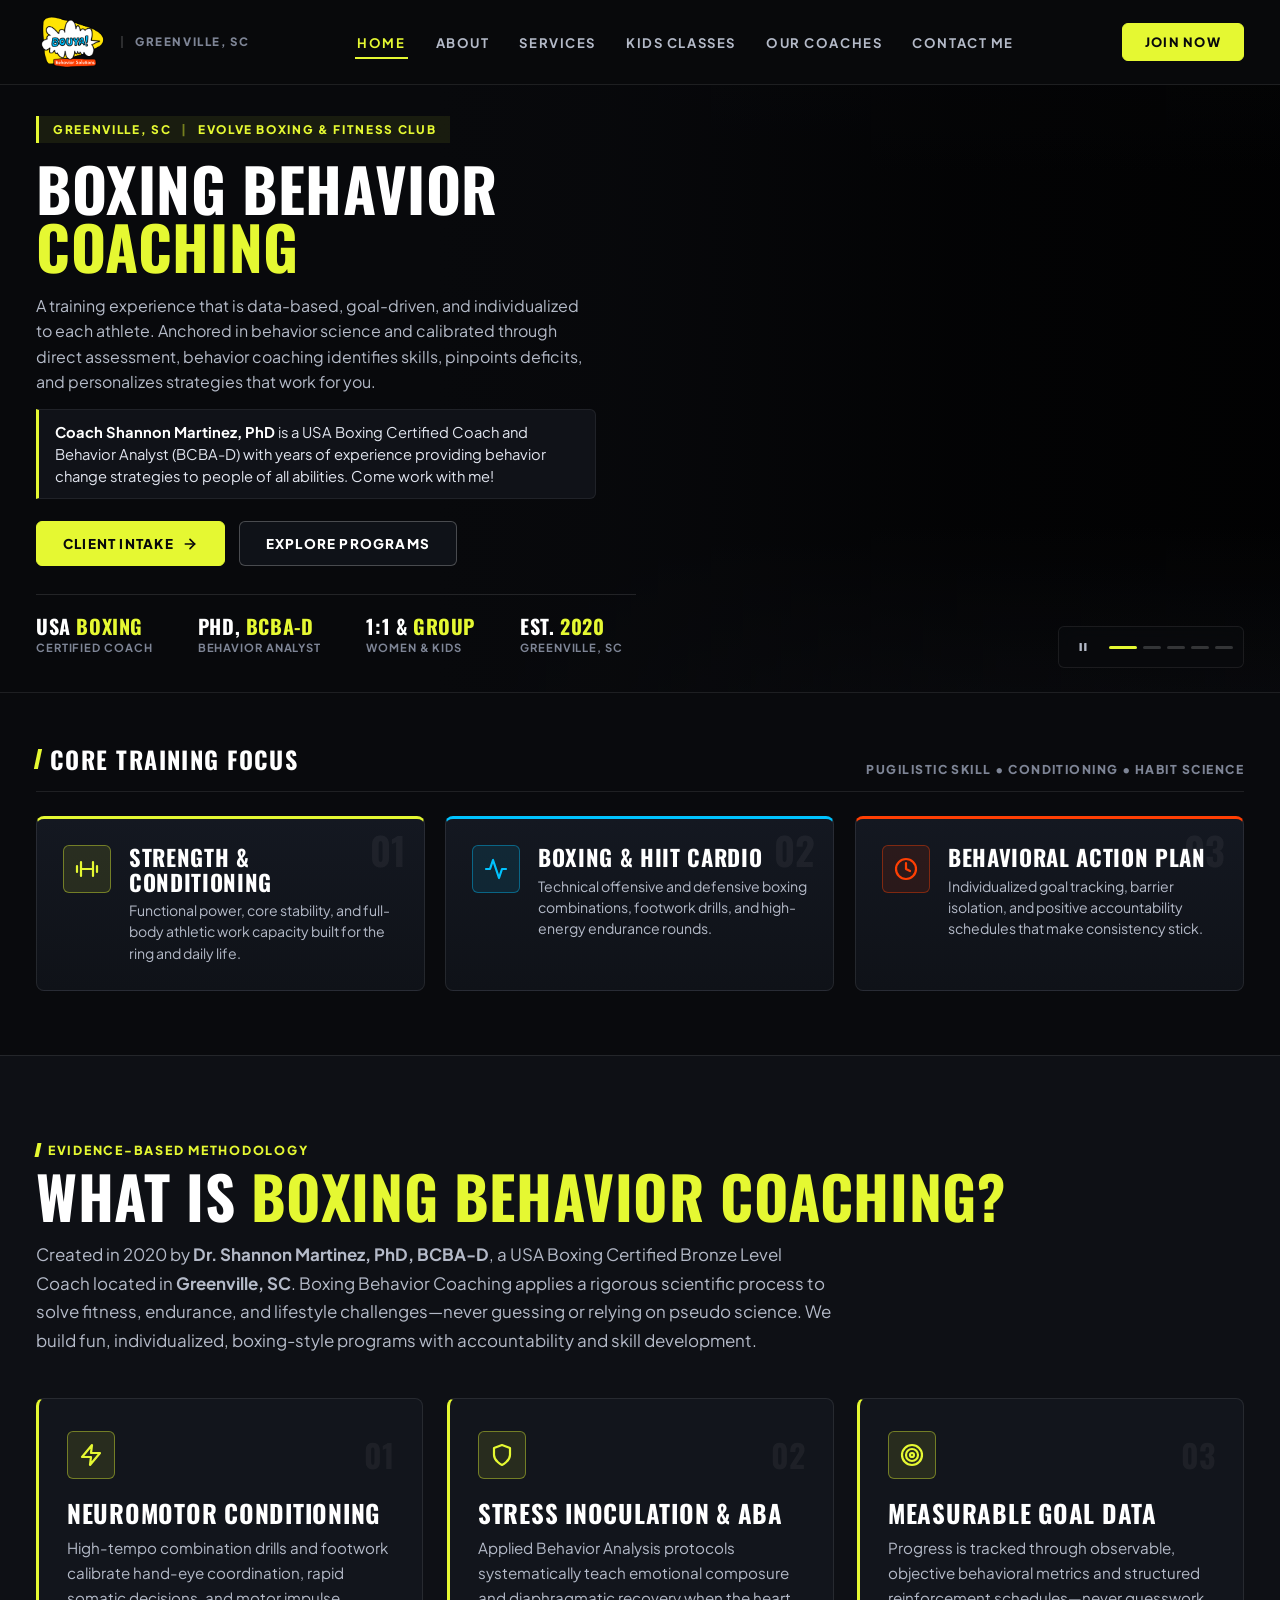
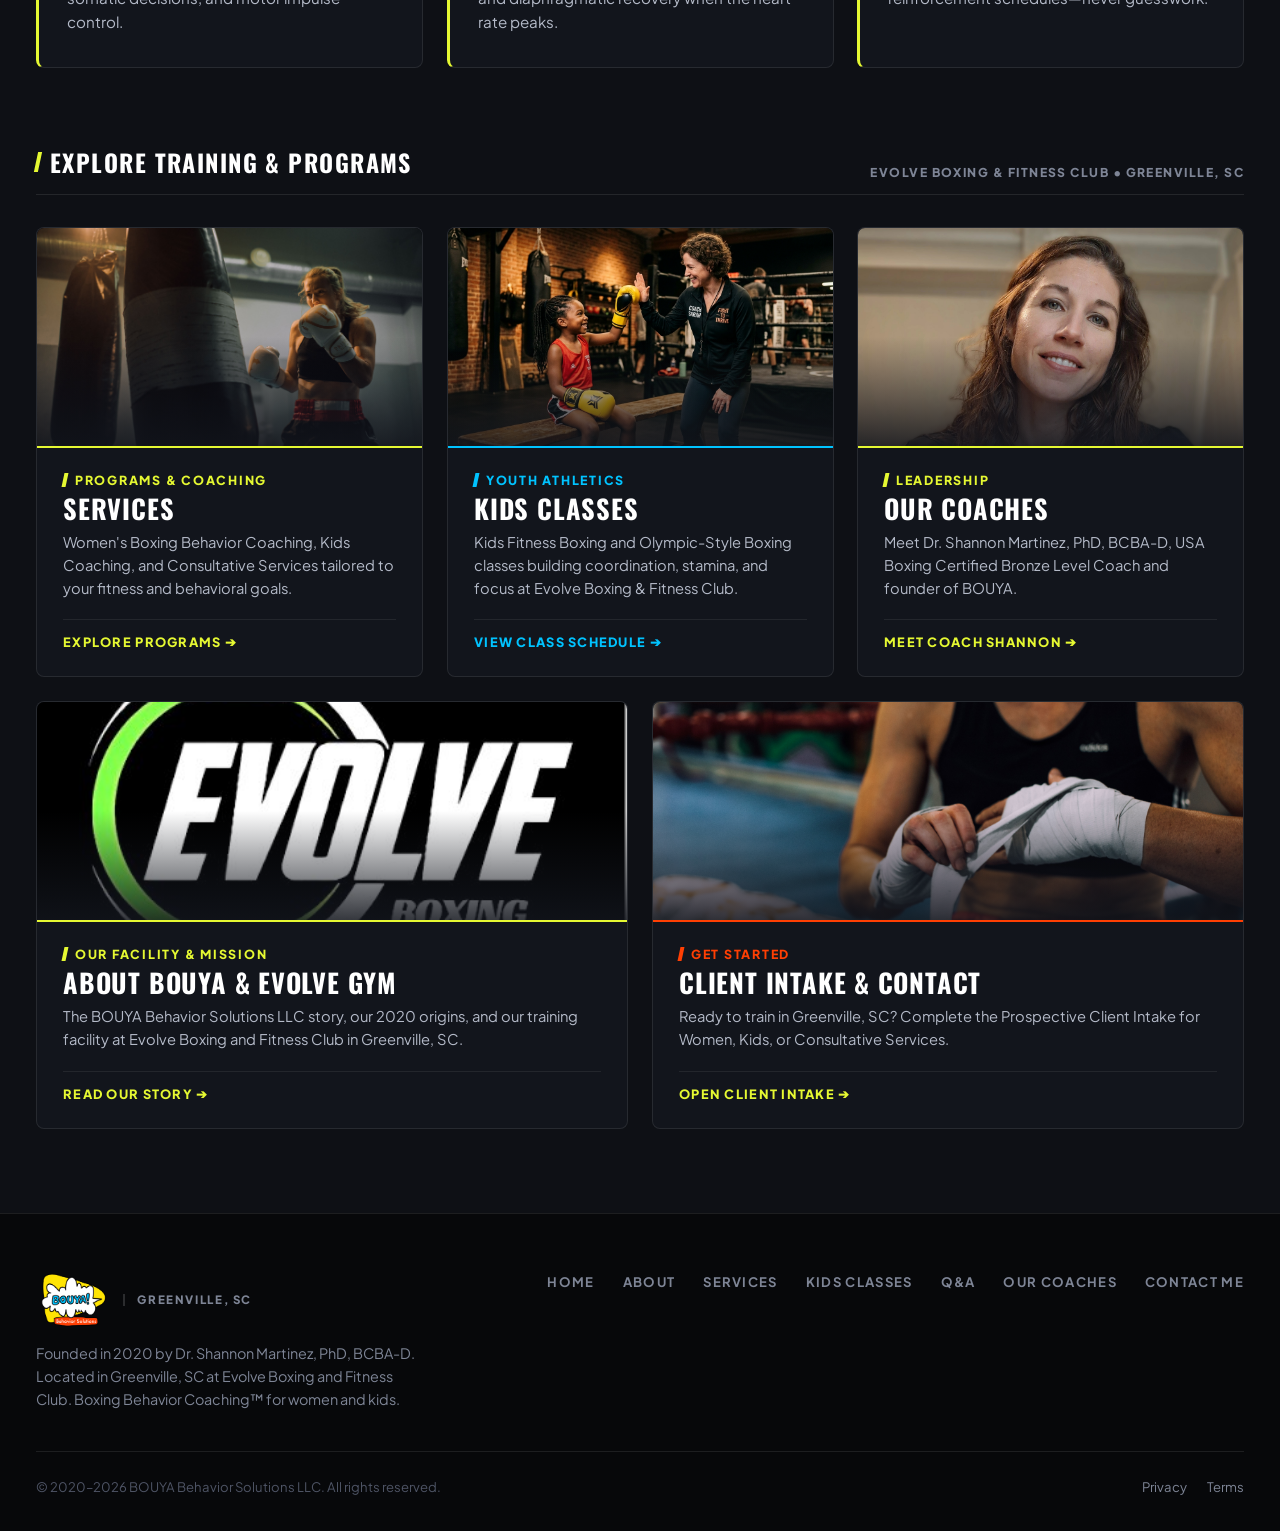
==== commit f5591a60: "Update Evolve facility imagery and image styling" ====
--- a/index.html
+++ b/index.html
@@ -308,7 +308,7 @@
             <!-- Link 4: About -->
             <a href="about.html" class="four-link-acrylic-card">
               <div class="four-link-photo-frame">
-                <img src="assets/images/gym-facility.jpg?v=4.0" alt="About BOUYA at Evolve Boxing and Fitness Club">
+                <img src="assets/images/gym-facility.jpg?v=4.2" alt="About BOUYA at Evolve Boxing and Fitness Club" style="object-fit: cover; object-position: center;">
               </div>
               <div class="four-link-body">
                 <span class="tag-label" style="font-size: 0.78rem; margin-bottom: 6px;">OUR FACILITY &amp; MISSION</span>
